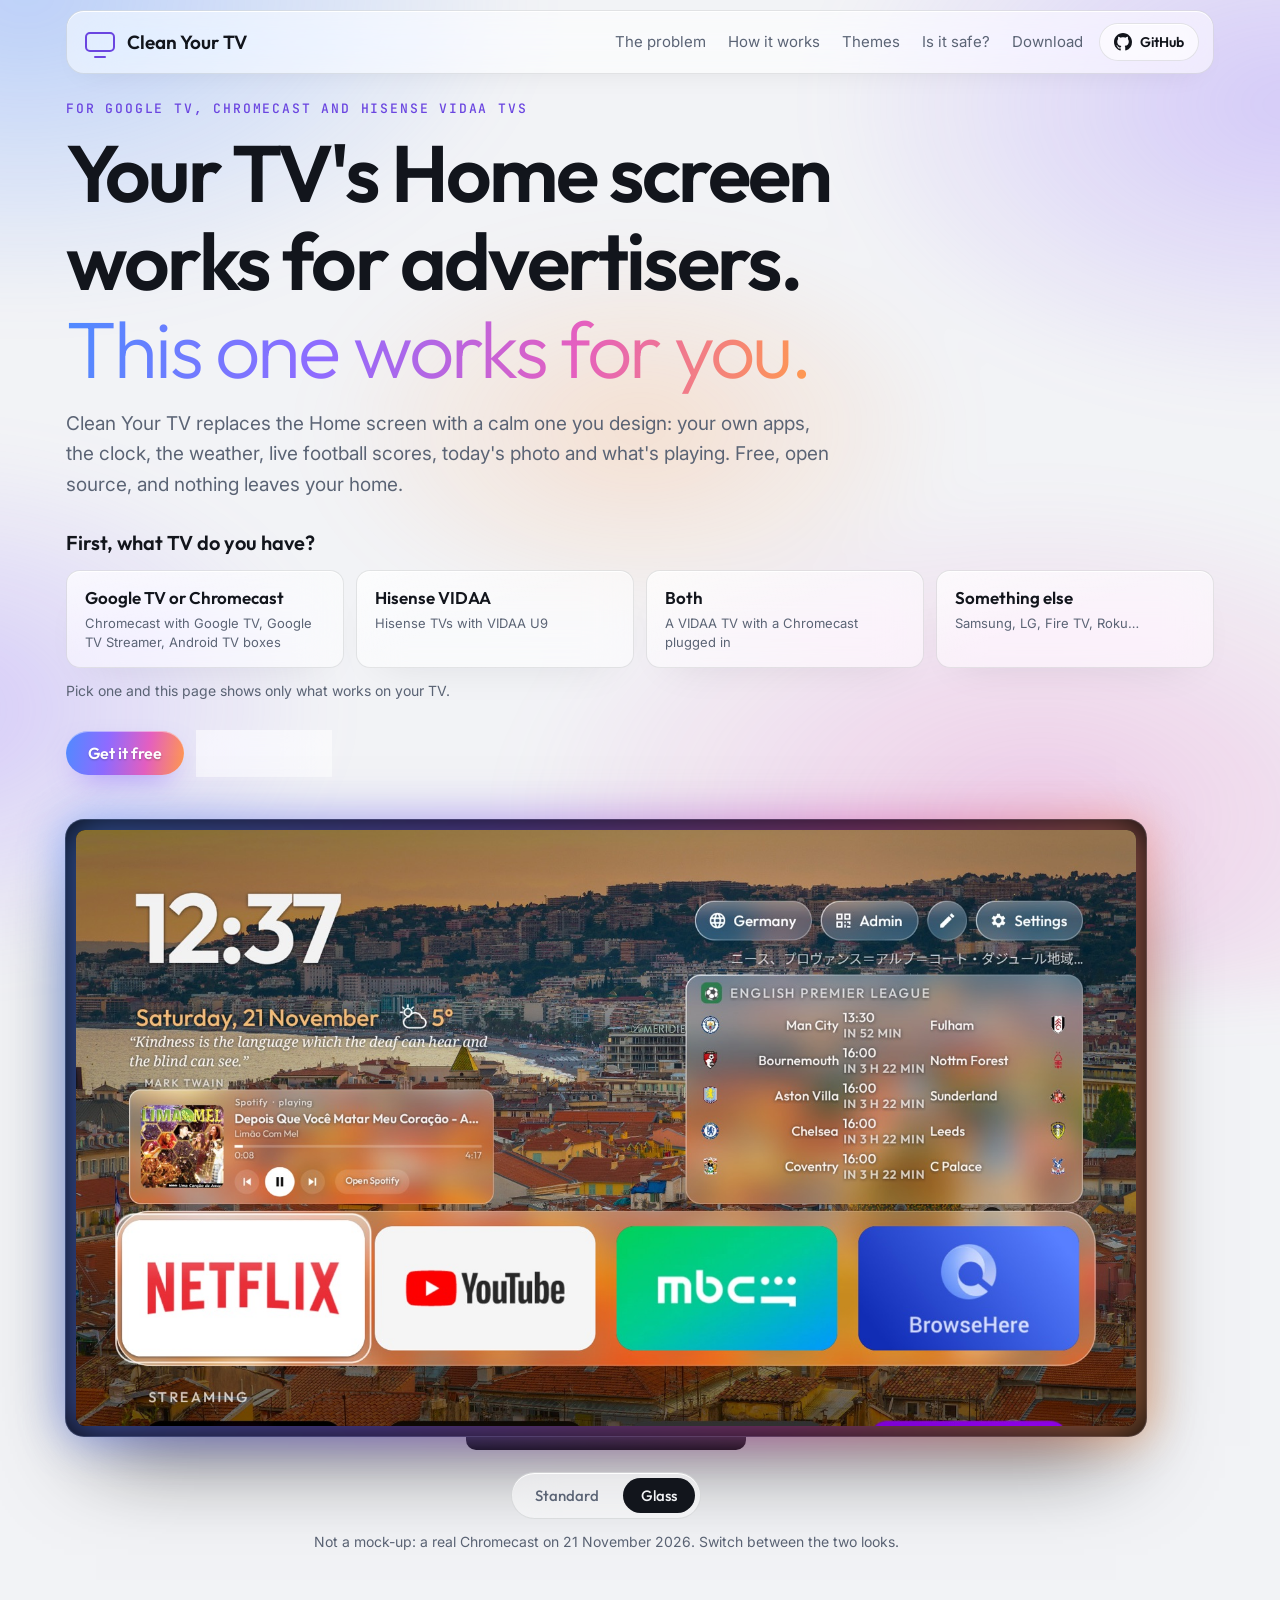
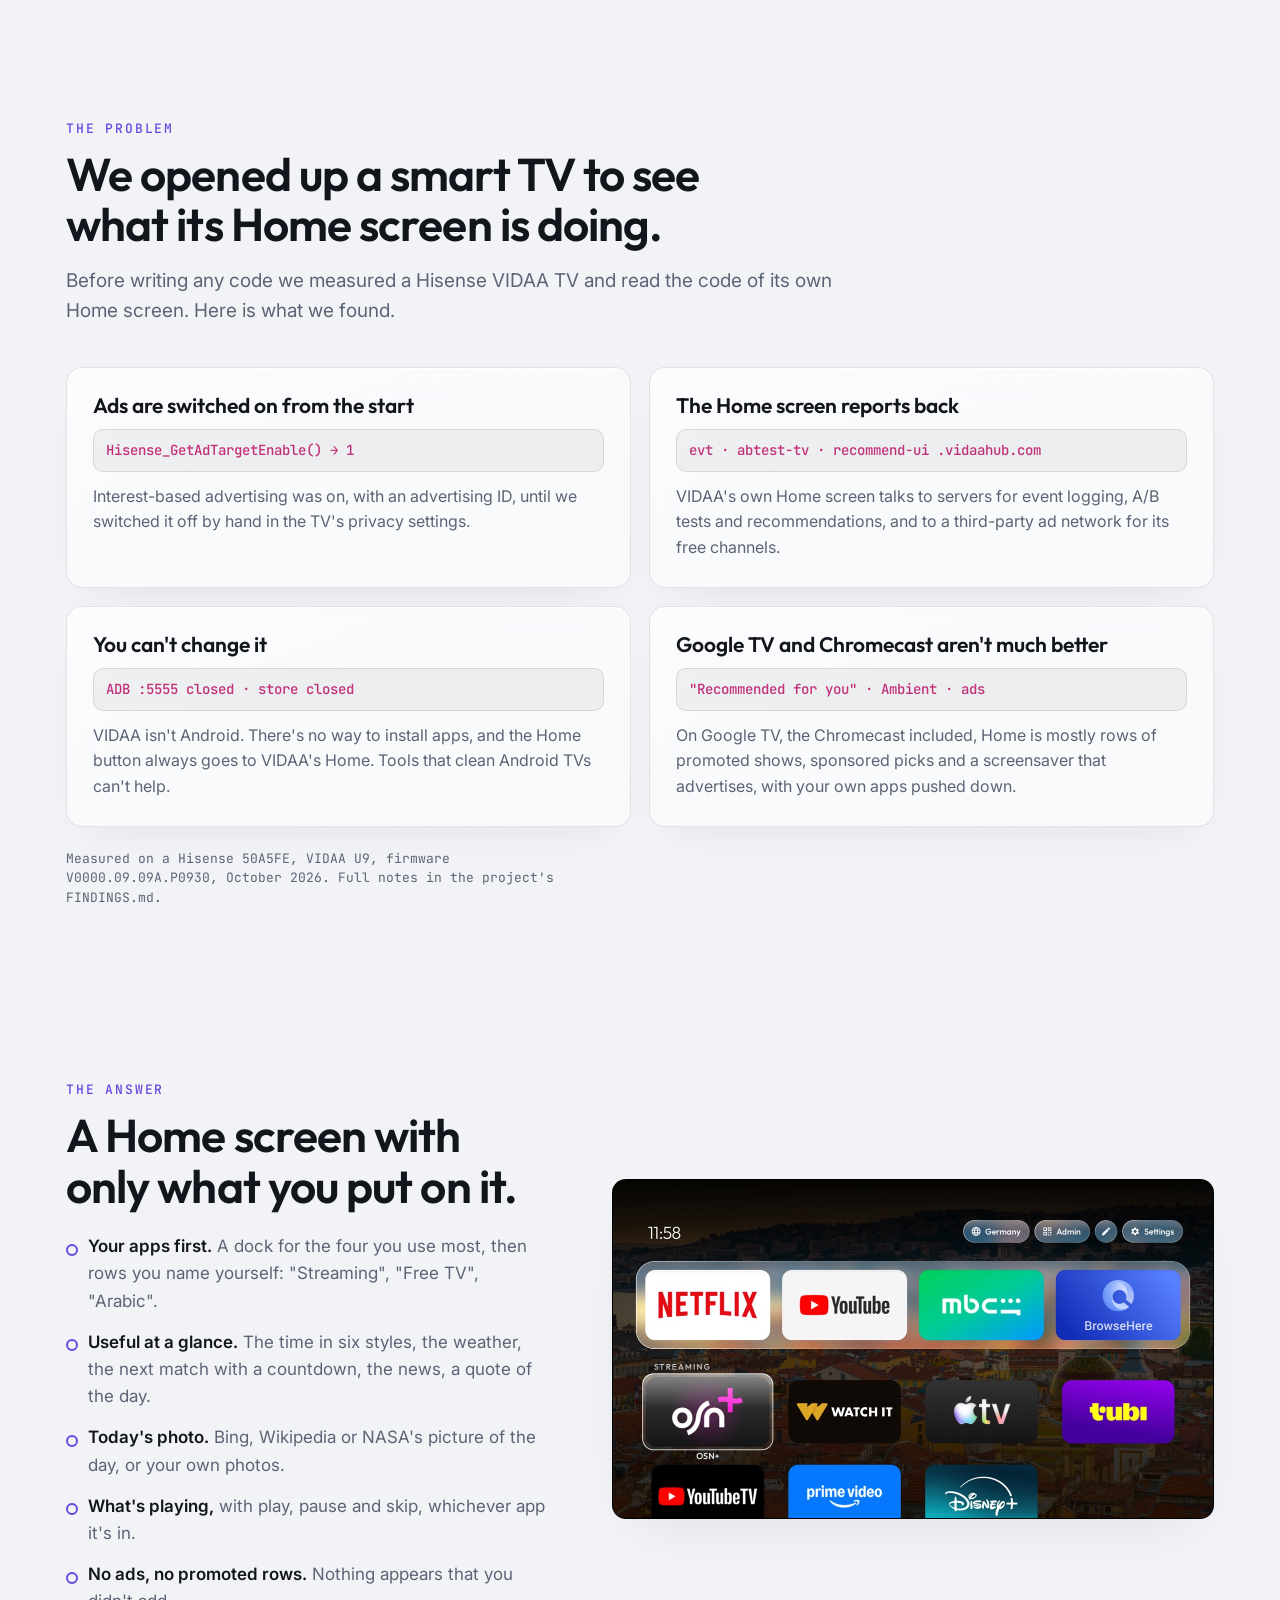
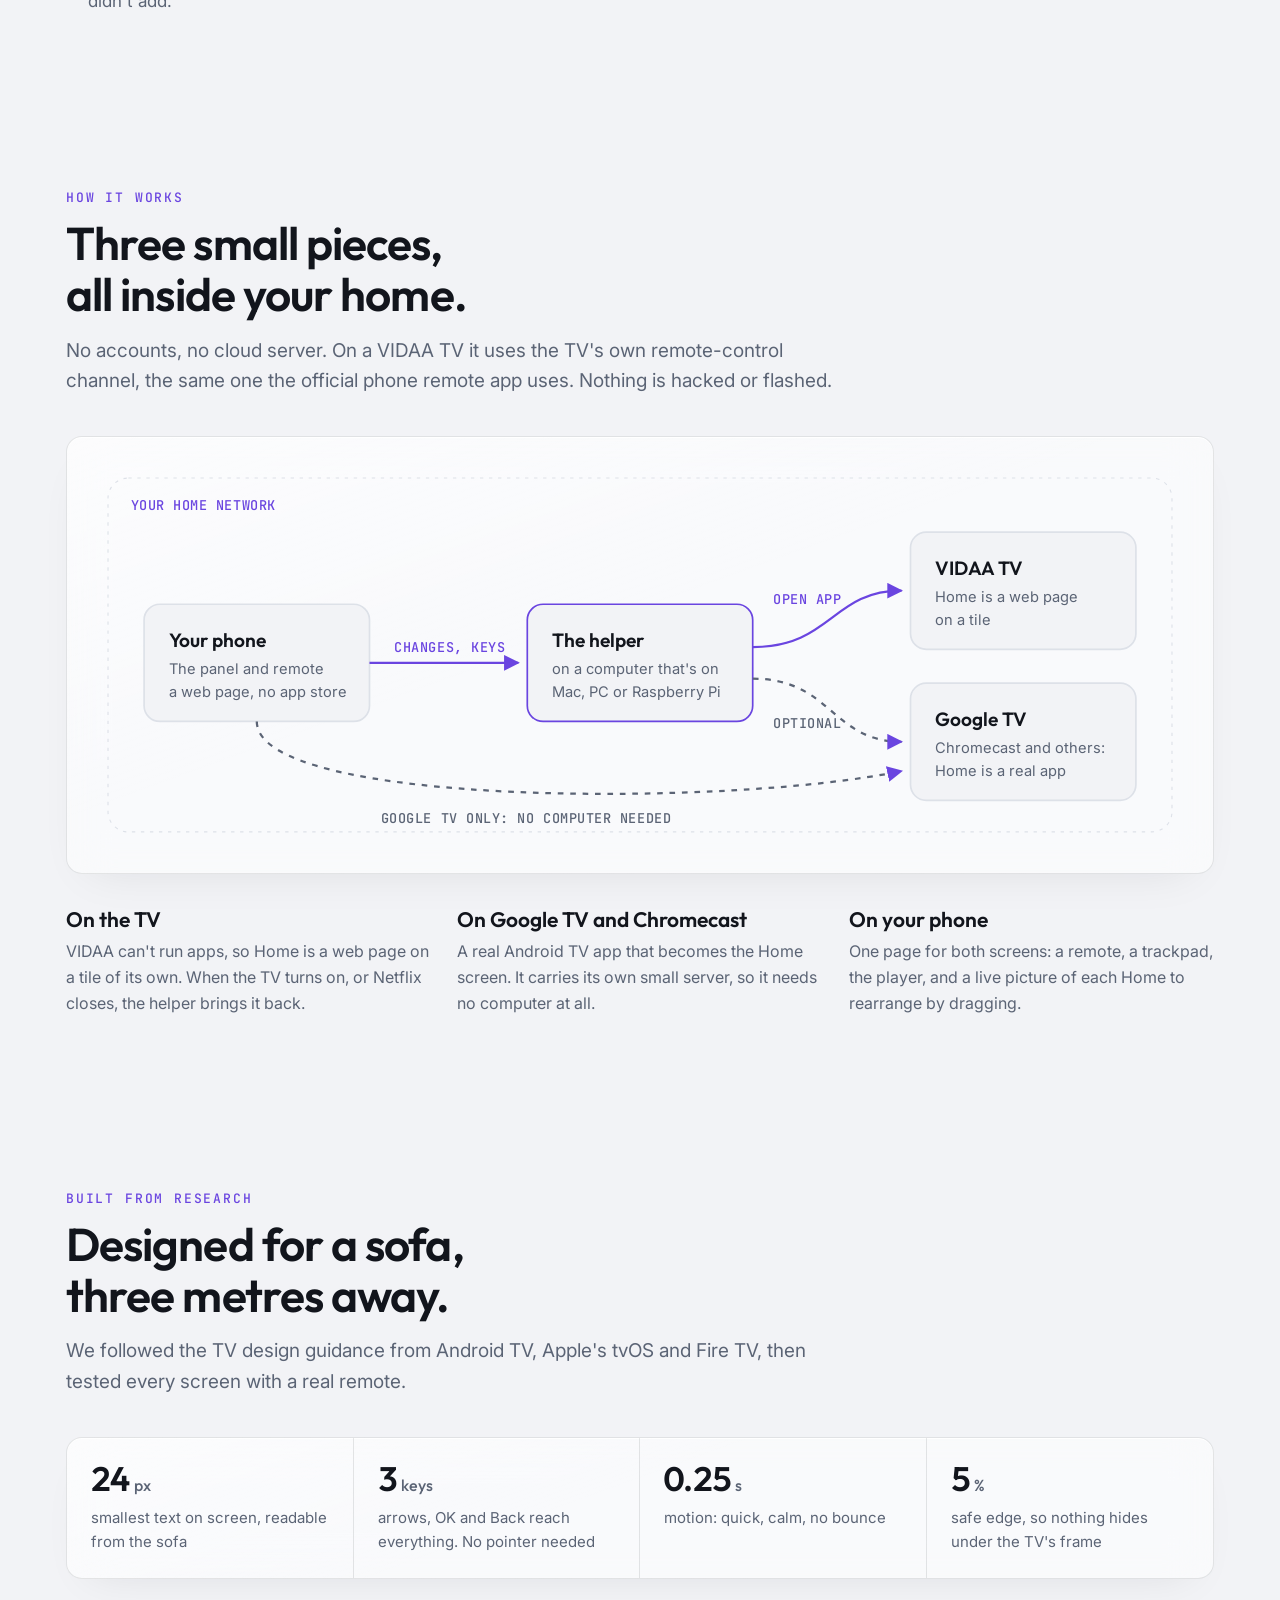
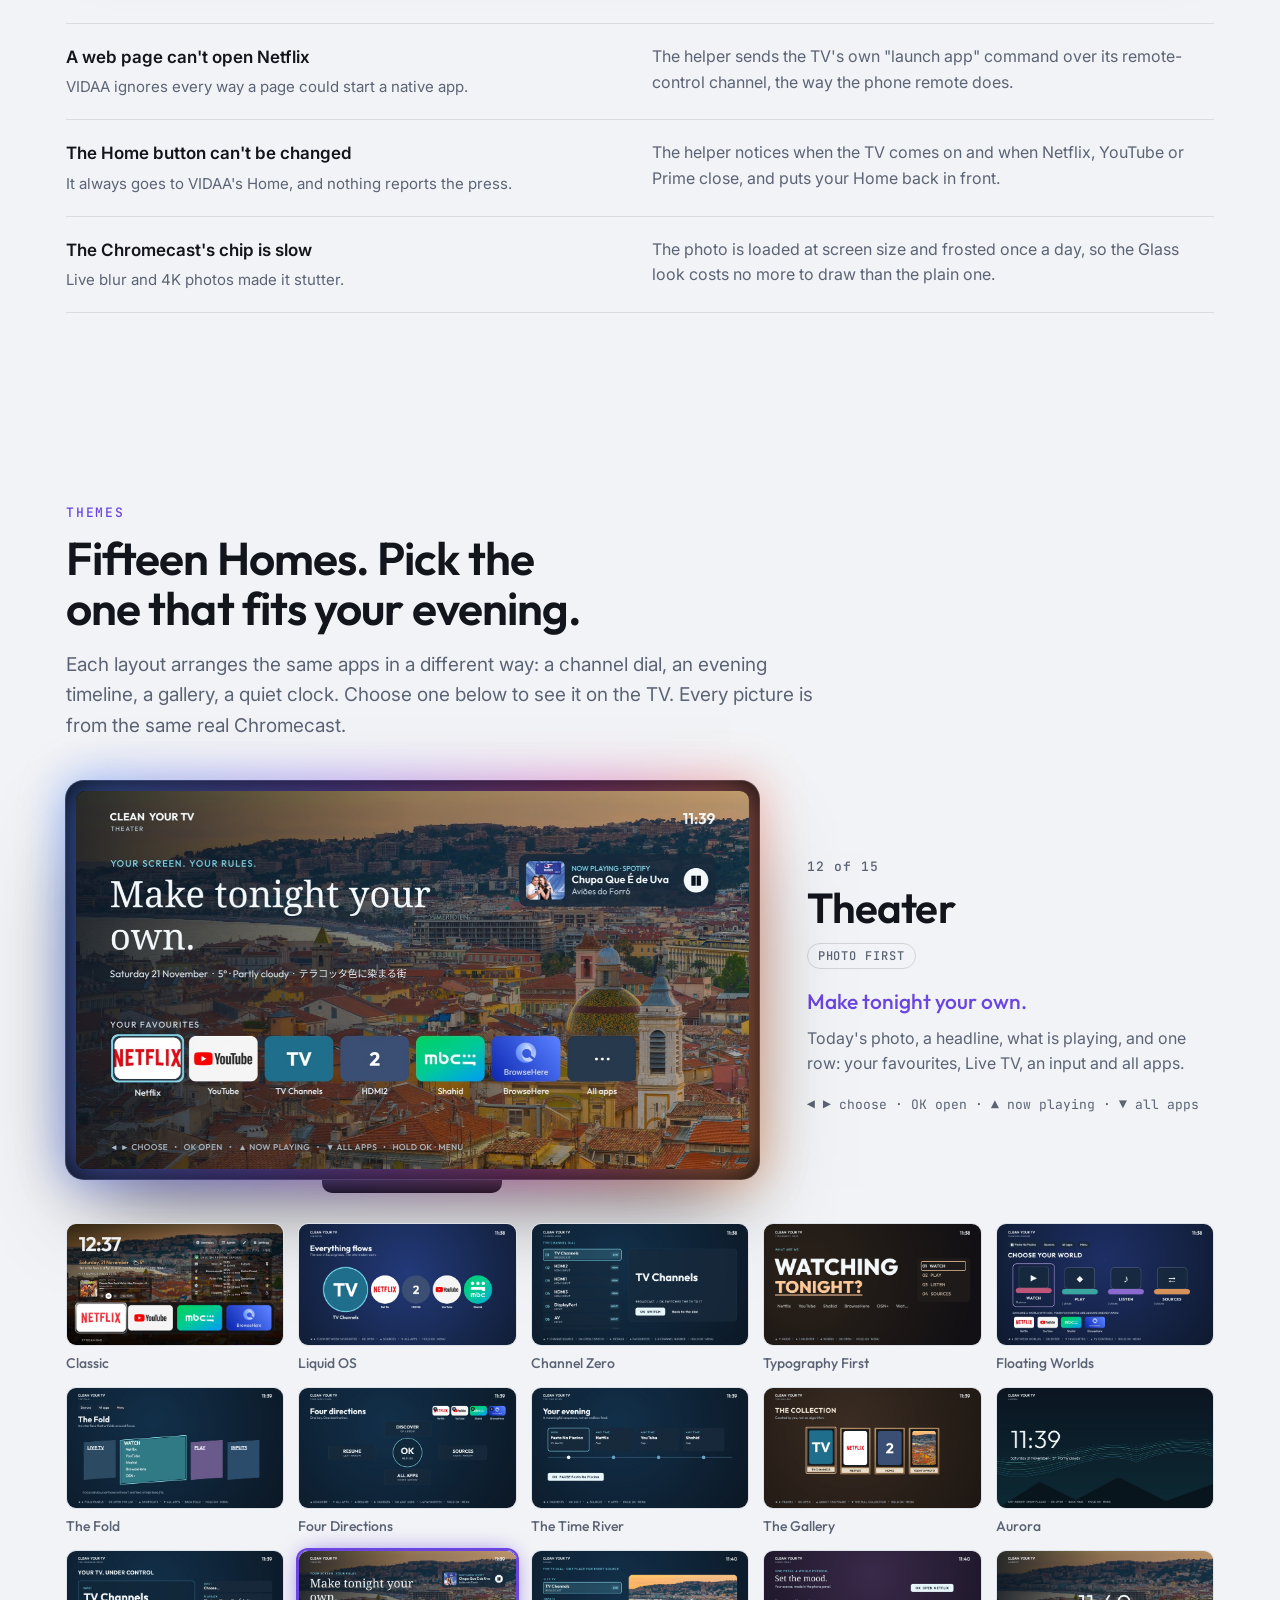
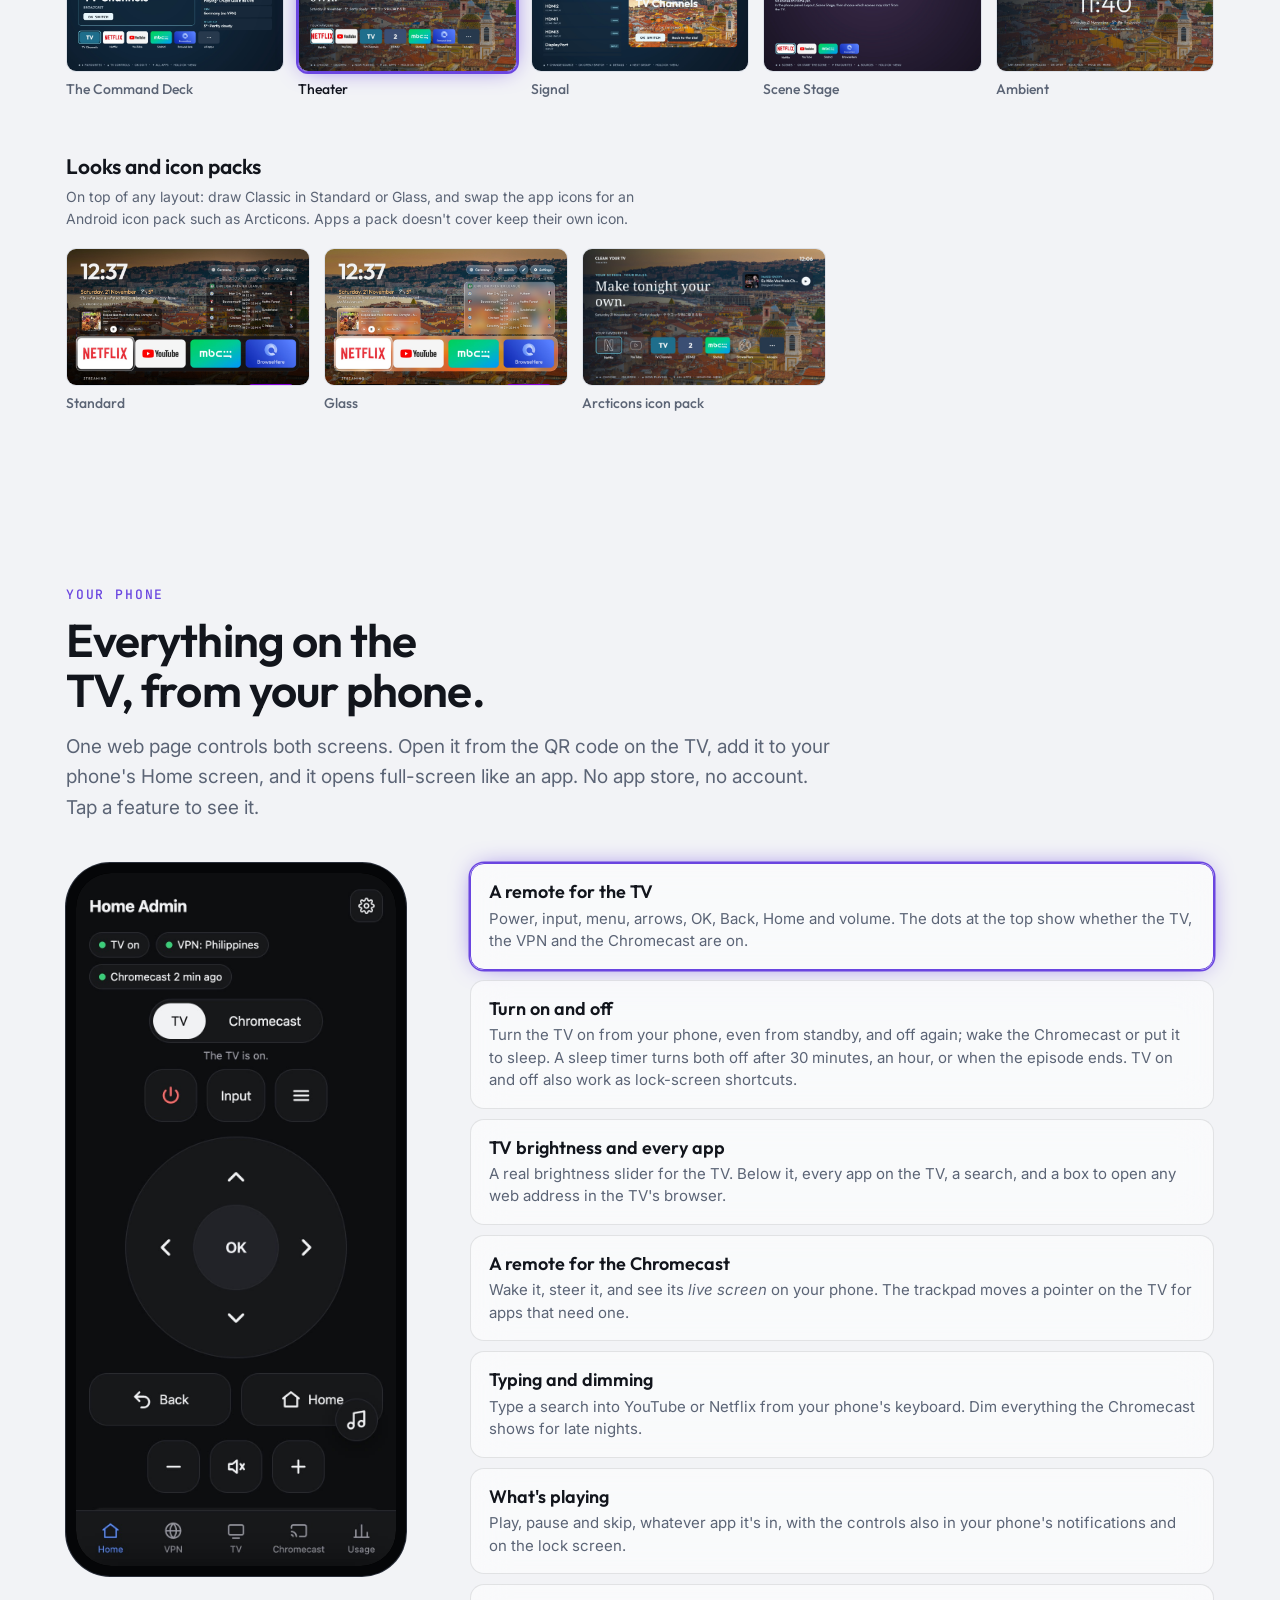
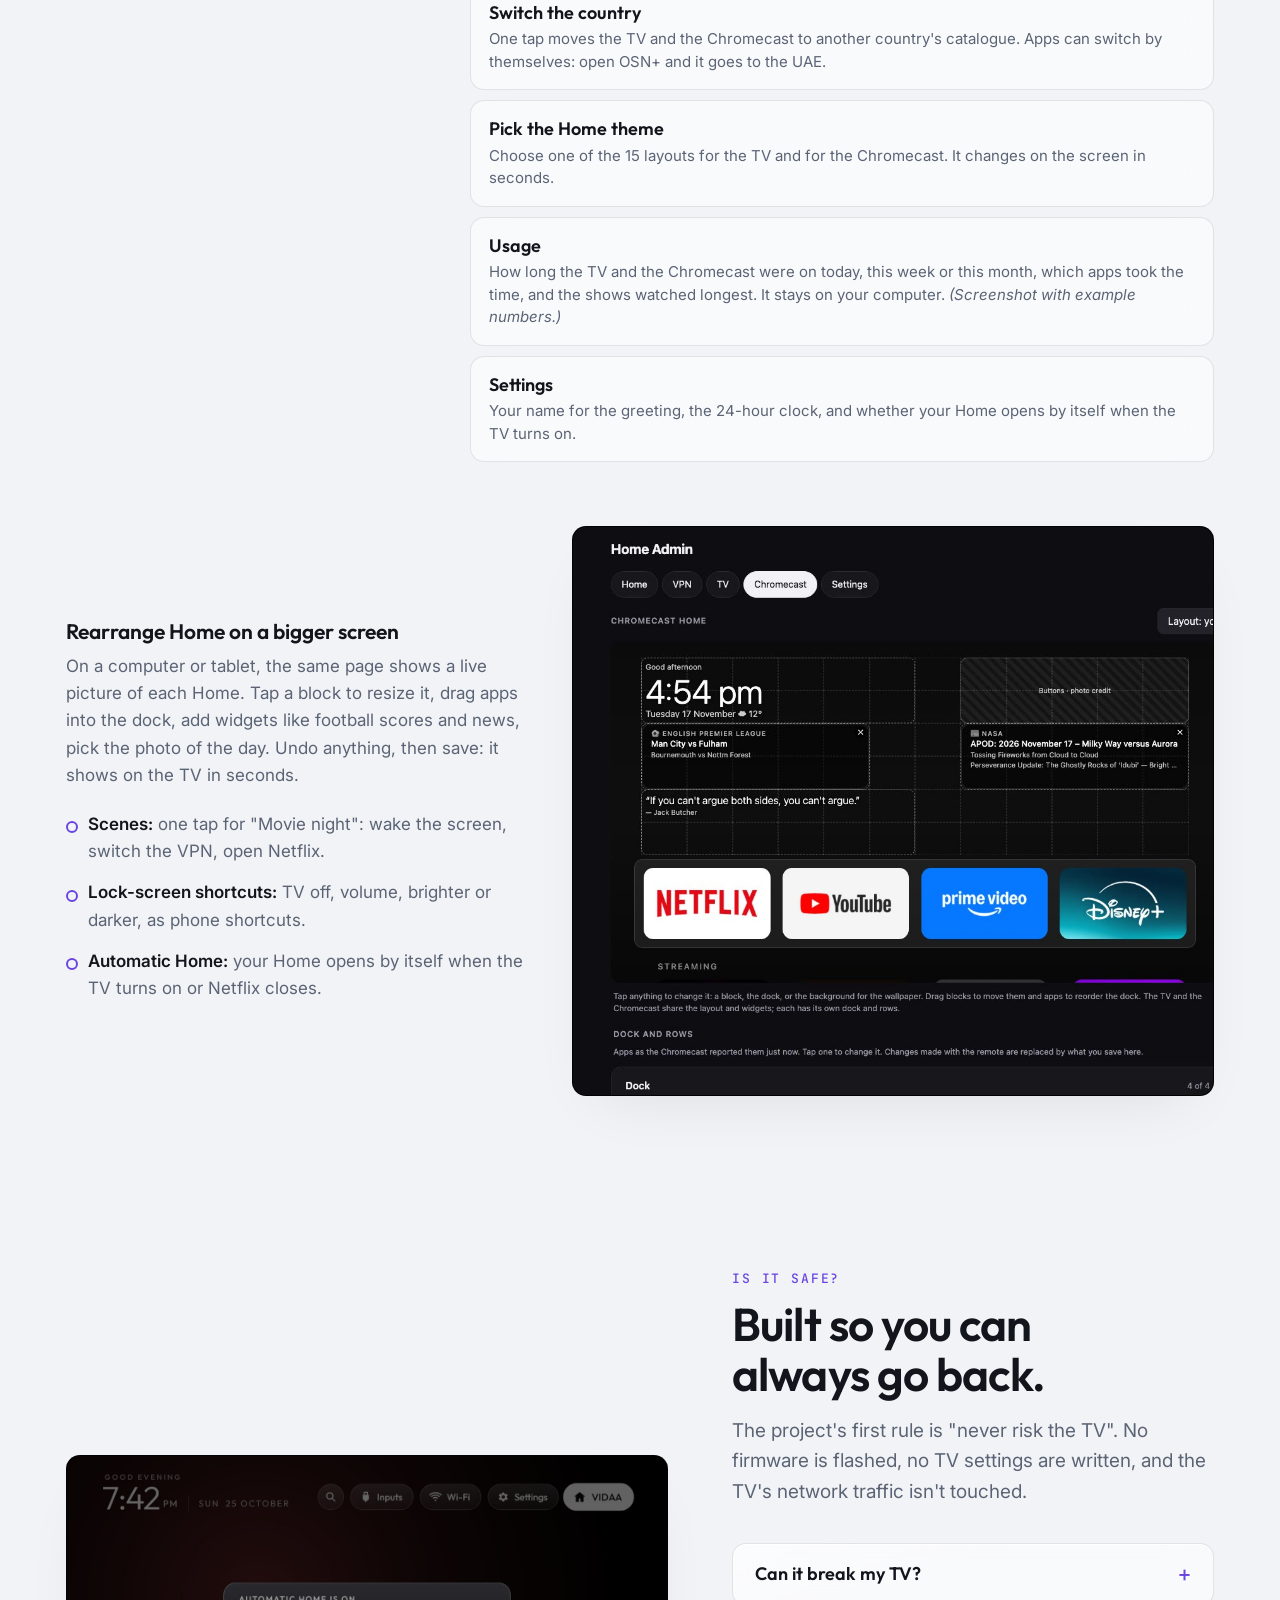
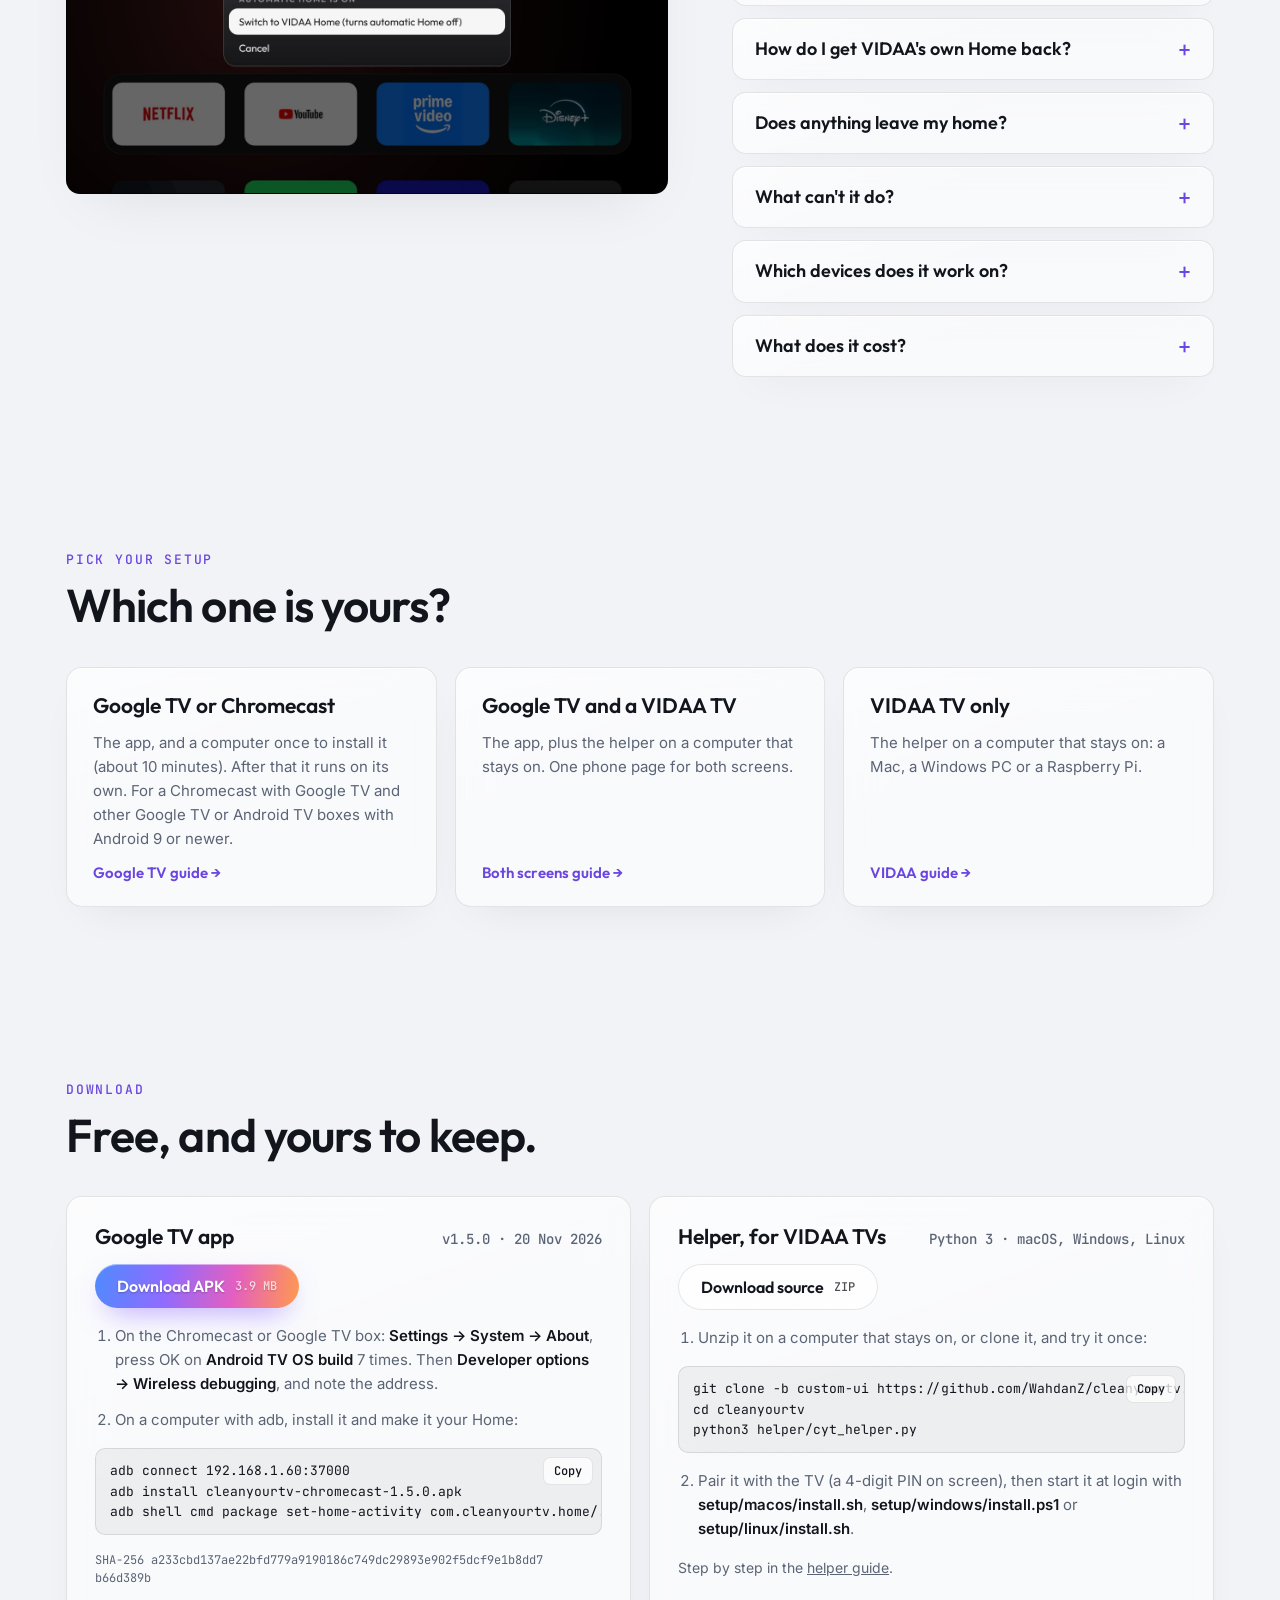
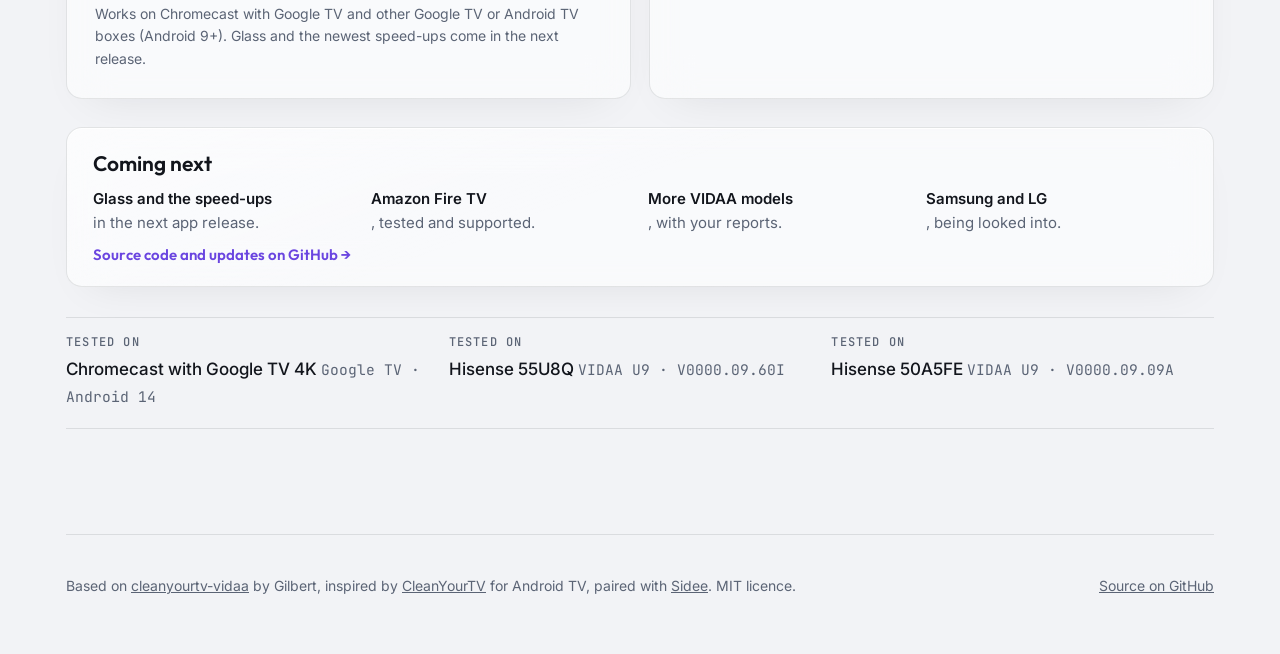
==== index.html @ a5885e9b "Website: Turn on and off, and Usage, in the phone tour Co-Authored-By: Claude Opus 5.5 <noreply@anth" ====
<!doctype html>
<html lang="en">
<head>
<meta charset="utf-8">
<meta name="viewport" content="width=device-width, initial-scale=1, viewport-fit=cover">
<meta name="description" content="A calm, ad-free Home screen for Google TV, Chromecast and Hisense VIDAA TVs. Your apps, the clock, the weather, football scores and today's photo. Free and open source.">
<meta property="og:title" content="Clean Your TV">
<meta property="og:description" content="A calm, ad-free Home screen for Google TV, Chromecast and Hisense VIDAA TVs. Your apps, the clock, the weather, football scores and today's photo. Free and open source.">
<meta property="og:type" content="website">
<meta property="og:url" content="https://wahdanz.github.io/cleanyourtv/">
<meta property="og:image" content="https://wahdanz.github.io/cleanyourtv/img/glass.jpg">
<meta name="twitter:card" content="summary_large_image">
<link rel="icon" href="data:image/svg+xml,%3Csvg xmlns='http://www.w3.org/2000/svg' viewBox='0 0 32 32'%3E%3Crect x='3' y='6' width='26' height='17' rx='3' fill='none' stroke='%238F6BFF' stroke-width='3'/%3E%3Cpath d='M11 28h10' stroke='%238F6BFF' stroke-width='3' stroke-linecap='round'/%3E%3C/svg%3E">
<title>Clean Your TV</title>
<link rel="preconnect" href="https://fonts.googleapis.com">
<link rel="preconnect" href="https://fonts.gstatic.com" crossorigin>
<link rel="stylesheet" href="https://fonts.googleapis.com/css2?family=Outfit:wght@300;400;500;600;700&family=Inter:wght@400;500;600&family=JetBrains+Mono:wght@400;500&display=swap">
<style>
html { scroll-behavior: smooth; }
body { margin: 0; }
/* Layout: a living room at night. The story runs top to bottom: the problem, what we found, the fix, how it works, then the download. */
:root {
  --bg: #0D0F14;        /* the room with the lights off */
  --panel: #161A22;     /* a shelf */
  --line: #262C38;
  --fg: #EEF0F4;
  --muted: #9AA2B2;
  --accent: #F0B44C;    /* the clock's date line, amber */
  --accent-ink: #1A1206;
  --warn: #FF8A7A;      /* what the stock screens do */
  --glass: rgba(255,255,255,.08);
  --glass-rim: rgba(255,255,255,.22);
  --display: "Outfit", "Avenir Next", system-ui, sans-serif;
  --body: "Inter", system-ui, -apple-system, sans-serif;
  --mono: "JetBrains Mono", ui-monospace, "SF Mono", Menlo, monospace;
  color-scheme: dark;
}
@media (prefers-color-scheme: light) { :root:not([data-theme="dark"]) {
  --bg: #F2F3F6; --panel: #FFFFFF; --line: #DDE1E8; --fg: #12151C; --muted: #5B6475; --warn: #C2412F;
  --accent: #B5761A; --accent-ink: #FFFFFF; --glass: rgba(18,21,28,.04); --glass-rim: rgba(18,21,28,.14); color-scheme: light } }
:root[data-theme="light"] {
  --bg: #F2F3F6; --panel: #FFFFFF; --line: #DDE1E8; --fg: #12151C; --muted: #5B6475; --warn: #C2412F;
  --accent: #B5761A; --accent-ink: #FFFFFF; --glass: rgba(18,21,28,.04); --glass-rim: rgba(18,21,28,.14); color-scheme: light }

* { box-sizing: border-box }
body { background: var(--bg); color: var(--fg); font: 400 17px/1.6 var(--body); -webkit-font-smoothing: antialiased; }
.wrap { max-width: 1180px; margin: 0 auto; padding-block: 0; padding-left: max(16px, env(safe-area-inset-left, 0px)); padding-right: max(16px, env(safe-area-inset-right, 0px)); }
a { color: inherit }
h1, h2, h3 { font-family: var(--display); text-wrap: balance; margin: 0; line-height: 1.1; }
h2 { font-size: clamp(30px, 4.2vw, 46px); font-weight: 600; letter-spacing: -.02em; max-width: 22ch; }
h3 { font-size: 21px; font-weight: 600; }
p { margin: 0; max-width: 64ch; }
.eyebrow { font: 500 13px/1 var(--mono); letter-spacing: .14em; text-transform: uppercase; color: var(--accent); margin-bottom: 14px; }
section { padding-block: clamp(56px, 8vw, 100px); }
section + section { border-top: 1px solid var(--line); }
.lede { color: var(--muted); font-size: 19px; margin-top: 16px; }
img { display: block; max-width: 100%; height: auto; }
:focus-visible { outline: 3px solid var(--accent); outline-offset: 3px; border-radius: 8px; }
code { font: 400 .86em var(--mono); }

/* ---------- top bar ---------- */
.top { display: flex; align-items: center; justify-content: space-between; gap: 16px; padding-block: 22px; }
.mark { display: flex; align-items: center; gap: 12px; font: 600 19px/1 var(--display); text-decoration: none; }
.mark i { width: 30px; height: 20px; border: 2.5px solid var(--fg); border-radius: 5px; position: relative; display: inline-block; }
.mark i::after { content: ""; position: absolute; left: 50%; bottom: -8px; width: 12px; height: 2.5px; margin-left: -6px; background: var(--fg); border-radius: 2px; }
.top nav { display: flex; gap: 22px; font-size: 15px; color: var(--muted); flex-wrap: wrap; justify-content: flex-end; }
.top nav a { text-decoration: none } .top nav a:hover { color: var(--fg) }
.top nav { margin-left: auto; }
.ghbtn { display: inline-flex; align-items: center; gap: 8px; padding: 9px 14px; border-radius: 999px; border: 1.5px solid var(--glass-rim); background: var(--glass); font: 600 14px/1 var(--display); text-decoration: none; flex: none; }
.ghbtn:hover { border-color: var(--fg); }

/* ---------- hero ---------- */
.hero { padding-block: 28px 80px; display: grid; gap: 44px; }
.hero h1 { font-size: clamp(40px, 6.6vw, 80px); font-weight: 600; letter-spacing: -.035em; max-width: 16ch; }
.hero h1 em { font-style: normal; color: var(--accent); font-weight: 300; }
.cta { display: flex; gap: 12px; flex-wrap: wrap; margin-top: 28px; align-items: center; }
.btn { display: inline-flex; align-items: center; gap: 10px; padding: 14px 22px; border-radius: 999px; font: 600 16px/1 var(--display); text-decoration: none; border: 1.5px solid var(--glass-rim); background: var(--glass); }
.btn.primary { background: var(--accent); color: var(--accent-ink); border-color: transparent; }
.btn small { font: 500 12px/1 var(--mono); opacity: .75; }
.btn:hover { transform: translateY(-1px); }

/* The TV on the wall, with a switch for the two looks. */
.tv { position: relative; max-width: 1080px; margin: 0 auto; width: 100%; }
.bezel { position: relative; border-radius: 18px; padding: 10px; background: #050608; box-shadow: 0 0 0 1px #2a2f3a, 0 40px 90px -30px rgba(0,0,0,.7); }
.screen { position: relative; aspect-ratio: 16 / 9; border-radius: 9px; overflow: hidden; background: #000; }
.screen img { position: absolute; inset: 0; width: 100%; height: 100%; object-fit: cover; transition: opacity .5s ease; }
.screen img.off { opacity: 0 }
.stand { width: 26%; height: 14px; margin: 0 auto; background: linear-gradient(#20242c, #0b0c10); border-radius: 0 0 10px 10px; }
.looks { display: flex; gap: 6px; margin-top: 22px; padding: 5px; border-radius: 999px; border: 1px solid var(--glass-rim); background: var(--glass); width: max-content; max-width: 100%; margin-inline: auto; }
.looks button { font: 500 15px/1 var(--display); color: var(--muted); background: none; border: 0; padding: 10px 18px; border-radius: 999px; cursor: pointer; }
.looks button[aria-pressed="true"] { background: var(--fg); color: var(--bg); }
.caption { text-align: center; margin-top: 12px; font-size: 14px; color: var(--muted); }

/* ---------- "what TV do you have?" ---------- */
.picker { margin-top: 30px; }
.pickq { font: 600 20px/1.3 var(--display); }
.picks { display: grid; grid-template-columns: repeat(4, minmax(0, 1fr)); gap: 12px; margin-top: 14px; }
.pick { display: flex; flex-direction: column; gap: 6px; text-align: left; padding: 16px 18px; border-radius: 14px; border: 1.5px solid var(--line); background: var(--panel); color: var(--fg); cursor: pointer; font: inherit; min-width: 0; transition: border-color .2s ease, transform .2s ease; }
.pick b { font: 600 17px/1.25 var(--display); }
.pick small { font-size: 13px; line-height: 1.4; color: var(--muted); }
.pick:hover { transform: translateY(-2px); border-color: var(--glass-rim); }
.pick[aria-pressed="true"] { border-color: var(--accent); box-shadow: 0 0 0 1.5px var(--accent); }
.picknote { margin-top: 12px; font-size: 14px; color: var(--muted); }
.picknote button { font: inherit; color: var(--accent); background: none; border: 0; padding: 0; cursor: pointer; text-decoration: underline; }
/* Only what fits the chosen TV: each tagged element lists the choices it shows for. */
body[data-tv="gtv"] [data-for]:not([data-for~="gtv"]),
body[data-tv="vidaa"] [data-for]:not([data-for~="vidaa"]),
body[data-tv="both"] [data-for]:not([data-for~="both"]),
body[data-tv="other"] [data-for]:not([data-for~="other"]),
body:not([data-tv]) [data-for="other"] { display: none !important; }
.coming { display: grid; grid-template-columns: minmax(0, 1.5fr) minmax(0, 1fr); gap: clamp(24px, 4vw, 48px); align-items: start; }
.today { background: var(--panel); border: 1px solid var(--accent); border-radius: 16px; padding: 26px; display: flex; flex-direction: column; gap: 14px; align-items: flex-start; }
.today p { color: var(--muted); font-size: 16px; }
.next { margin-top: 28px; background: var(--panel); border: 1px dashed var(--glass-rim); border-radius: 16px; padding: 24px 26px; display: grid; gap: 12px; }
.next ul { margin: 0; padding: 0; list-style: none; display: grid; grid-template-columns: repeat(4, minmax(0, 1fr)); gap: 16px; }
.next li { color: var(--muted); font-size: 15px; } .next li b { display: block; color: var(--fg); font-weight: 600; }
.next .go { font: 600 15px/1 var(--display); color: var(--accent); text-decoration: none; }

/* ---------- the problem: findings ---------- */
.findings { display: grid; grid-template-columns: repeat(auto-fit, minmax(min(100%, 420px), 1fr)); gap: 18px; margin-top: 40px; }
.finding { background: var(--panel); border: 1px solid var(--line); border-radius: 16px; padding: 26px; display: flex; flex-direction: column; gap: 12px; min-width: 0; }
.finding .reading { font: 500 14px/1.5 var(--mono); color: var(--warn); background: var(--bg); border: 1px solid var(--line); border-radius: 10px; padding: 10px 12px; overflow-x: auto; white-space: nowrap; }
.finding p { color: var(--muted); font-size: 16px; }
.source { font: 400 13px/1.5 var(--mono); color: var(--muted); margin-top: 22px; }

/* ---------- the answer ---------- */
.split { display: grid; grid-template-columns: minmax(0, 1fr) minmax(0, 1.25fr); gap: clamp(28px, 5vw, 64px); align-items: center; }
.split.flip { grid-template-columns: minmax(0, 1.25fr) minmax(0, 1fr); }
.split.flip > :first-child { order: 2 }
.list { list-style: none; padding: 0; margin: 22px 0 0; display: grid; gap: 14px; }
.list li { padding-left: 22px; position: relative; color: var(--muted); }
.list li b { color: var(--fg); font-weight: 600; }
.list li::before { content: ""; position: absolute; left: 0; top: .62em; width: 8px; height: 8px; border-radius: 50%; border: 2px solid var(--accent); }
.shot { border-radius: 14px; overflow: hidden; border: 1px solid var(--line); background: #000; }
.badge { display: inline-block; font: 500 12px/1 var(--mono); letter-spacing: .08em; text-transform: uppercase; padding: 6px 10px; border-radius: 999px; border: 1px solid var(--accent); color: var(--accent); margin-left: 10px; vertical-align: middle; }

/* ---------- how it works: the diagram ---------- */
.diagram { margin-top: 40px; border: 1px solid var(--line); border-radius: 16px; background: var(--panel); padding: clamp(16px, 3vw, 32px); overflow-x: auto; }
.diagram svg { display: block; width: 100%; min-width: 640px; height: auto; }
.diagram .box { fill: var(--bg); stroke: var(--line); stroke-width: 1.5; }
.diagram .box.hub { stroke: var(--accent); }
.diagram .t { fill: var(--fg); font: 600 17px var(--display); }
.diagram .s { fill: var(--muted); font: 400 13px var(--body); }
.diagram .k { fill: var(--accent); font: 500 12px var(--mono); letter-spacing: .04em; }
.diagram .wire { stroke: var(--accent); stroke-width: 2; fill: none; }
.diagram .wire.dash { stroke-dasharray: 5 6; stroke: var(--muted); }
.diagram .head { fill: var(--accent); }
.diagram .zone { fill: none; stroke: var(--line); stroke-dasharray: 3 5; }
.pieces { display: grid; grid-template-columns: repeat(auto-fit, minmax(min(100%, 260px), 1fr)); gap: 26px; margin-top: 34px; }
.piece { min-width: 0; } .piece p { color: var(--muted); font-size: 16px; margin-top: 8px; }

/* ---------- research → design ---------- */
.rules { display: grid; grid-template-columns: repeat(4, minmax(0, 1fr)); margin-top: 40px; border: 1px solid var(--line); border-radius: 16px; overflow: hidden; }
.rule { padding: 24px; border-right: 1px solid var(--line); min-width: 0; }
.rule:last-child { border-right: 0 }
.rule b { display: block; font: 600 34px/1 var(--display); letter-spacing: -.02em; font-variant-numeric: tabular-nums; }
.rule b small { font-size: 16px; font-weight: 500; color: var(--muted); margin-left: 4px; letter-spacing: 0; }
.rule span { display: block; margin-top: 10px; color: var(--muted); font-size: 15px; }
.solved { display: grid; gap: 0; margin-top: 44px; border-top: 1px solid var(--line); }
.solved div { display: grid; grid-template-columns: minmax(0, 1fr) minmax(0, 1fr); gap: 24px; padding-block: 20px; border-bottom: 1px solid var(--line); }
.solved dt { font-weight: 600; } .solved dt small { display: block; font-weight: 400; color: var(--muted); font-size: 15px; margin-top: 4px; }
.solved dd { margin: 0; color: var(--muted); font-size: 16px; }

/* ---------- themes gallery ---------- */
.gallery { display: grid; grid-template-columns: minmax(0, 1.7fr) minmax(0, 1fr); gap: clamp(24px, 4vw, 48px); align-items: center; margin-top: 40px; }
.gallery .tv { max-width: none; }
.thinfo { min-width: 0; }
.thcount { font: 500 13px/1 var(--mono); color: var(--muted); letter-spacing: .08em; }
.thname { font-size: clamp(30px, 3.4vw, 42px); margin-top: 12px; letter-spacing: -.02em; }
.thfam { display: inline-block; margin-top: 12px; font: 500 12px/1 var(--mono); letter-spacing: .08em; text-transform: uppercase; padding: 6px 10px; border-radius: 999px; border: 1px solid var(--glass-rim); color: var(--muted); }
.thtag { margin-top: 18px; font: 500 21px/1.35 var(--display); color: var(--accent); }
.thabout { margin-top: 10px; color: var(--muted); font-size: 16px; }
.thkeys { margin-top: 18px; font: 400 13px/1.5 var(--mono); color: var(--muted); }
.thumbs { display: grid; grid-template-columns: repeat(5, minmax(0, 1fr)); gap: 14px; margin-top: 30px; }
.thumbs.looksrow { grid-template-columns: repeat(3, minmax(0, 1fr)); max-width: 760px; margin-top: 18px; }
.thumb { display: flex; flex-direction: column; gap: 8px; padding: 0; border: 0; background: none; color: var(--muted); cursor: pointer; text-align: left; font: 500 14px/1.3 var(--display); min-width: 0; }
.thumb img { width: 100%; aspect-ratio: 16 / 9; object-fit: cover; border-radius: 10px; border: 1.5px solid var(--line); transition: transform .2s ease, border-color .2s ease; }
.thumb:hover img { transform: translateY(-2px); }
.thumb[aria-pressed="true"] { color: var(--fg); }
.thumb[aria-pressed="true"] img { border-color: var(--accent); box-shadow: 0 0 0 2px var(--accent); }
#thShot { will-change: transform, opacity; }

/* ---------- phone ---------- */
.phones { display: flex; gap: 18px; justify-content: center; }
.phone { width: min(46%, 230px); border-radius: 30px; padding: 8px; background: #050608; box-shadow: 0 0 0 1px #2a2f3a; }
.phone img { border-radius: 23px; }

/* ---------- FAQ ---------- */
.faq { margin-top: 36px; display: grid; gap: 12px; }
.faq details { background: var(--panel); border: 1px solid var(--line); border-radius: 14px; padding: 18px 22px; }
.faq summary { cursor: pointer; font: 600 18px/1.35 var(--display); list-style: none; display: flex; justify-content: space-between; gap: 16px; }
.faq summary::-webkit-details-marker { display: none }
.faq summary::after { content: "+"; color: var(--accent); font-weight: 400; font-size: 24px; line-height: 1; }
.faq details[open] summary::after { content: "–"; }
.faq details p { color: var(--muted); margin-top: 12px; font-size: 16px; }

/* ---------- setups + download ---------- */
.setups { display: grid; grid-template-columns: repeat(auto-fit, minmax(min(100%, 280px), 1fr)); gap: 18px; margin-top: 36px; }
.setup { background: var(--panel); border: 1px solid var(--line); border-radius: 16px; padding: 26px; display: flex; flex-direction: column; gap: 14px; min-width: 0; }
.setup .need { font-size: 15px; color: var(--muted); flex: 1; }
.setup a.go { font: 600 15px/1 var(--display); color: var(--accent); text-decoration: none; }
.setup a.go:hover { text-decoration: underline }
.dl { display: grid; grid-template-columns: repeat(auto-fit, minmax(min(100%, 380px), 1fr)); gap: 18px; margin-top: 36px; }
.card { background: var(--panel); border: 1px solid var(--line); border-radius: 16px; padding: 28px; min-width: 0; display: flex; flex-direction: column; gap: 16px; }
.card .row { display: flex; justify-content: space-between; gap: 12px; align-items: baseline; flex-wrap: wrap; }
.card .ver { font: 500 14px/1 var(--mono); color: var(--muted); }
.steps { margin: 0; padding-left: 20px; display: grid; gap: 12px; color: var(--muted); font-size: 15px; }
.steps b { color: var(--fg); font-weight: 600 }
.code { position: relative; background: var(--bg); border: 1px solid var(--line); border-radius: 10px; padding: 12px 84px 12px 14px; font: 400 13px/1.55 var(--mono); overflow-x: auto; white-space: pre; color: var(--fg); }
.copy { position: absolute; top: 8px; right: 8px; font: 500 12px/1 var(--mono); padding: 7px 10px; border-radius: 7px; border: 1px solid var(--line); background: var(--panel); color: var(--fg); cursor: pointer; }
.sha { font: 400 12px/1.5 var(--mono); color: var(--muted); word-break: break-all; }
.note { font-size: 14px; color: var(--muted); }
.tested { display: grid; grid-template-columns: repeat(auto-fit, minmax(min(100%, 260px), 1fr)); margin-top: 30px; border-top: 1px solid var(--line); }
.tested div { padding: 18px 18px 18px 0; border-bottom: 1px solid var(--line); min-width: 0; }
.tested dt { font: 500 12px/1 var(--mono); letter-spacing: .1em; text-transform: uppercase; color: var(--muted); }
.tested dd { margin: 8px 0 0; font-weight: 500; }
.tested dd code { color: var(--muted); }
footer { padding-block: 40px 56px; border-top: 1px solid var(--line); color: var(--muted); font-size: 14px; display: flex; justify-content: space-between; gap: 16px; flex-wrap: wrap; }

@media (max-width: 900px) {
  .split, .split.flip, .coming { grid-template-columns: minmax(0, 1fr); }
  .picks { grid-template-columns: repeat(2, minmax(0, 1fr)); }
  .next ul { grid-template-columns: repeat(2, minmax(0, 1fr)); }
  .split.flip > :first-child { order: 0 }
  .rules { grid-template-columns: repeat(2, minmax(0, 1fr)); }
  .rule:nth-child(2) { border-right: 0 } .rule:nth-child(-n+2) { border-bottom: 1px solid var(--line); }
  .solved div { grid-template-columns: minmax(0, 1fr); gap: 6px; }
  .gallery { grid-template-columns: minmax(0, 1fr); }
  .thumbs { grid-template-columns: repeat(3, minmax(0, 1fr)); gap: 10px; }
  .top nav { display: none; }
}
@media (prefers-reduced-motion: reduce) { * { transition: none !important } }


/* ---------- phone tour ---------- */
.ptour { display: grid; grid-template-columns: minmax(0, 340px) minmax(0, 1fr); gap: clamp(24px, 5vw, 64px); align-items: start; margin-top: 40px; }
.pframe { position: sticky; top: 96px; }
.phone.big { width: 100%; max-width: 340px; margin: 0 auto; border-radius: 44px; padding: 10px; }
.pscreen { overflow: hidden; border-radius: 35px; background: #000; }
.phone.big img { border-radius: 35px; aspect-ratio: 780 / 1688; object-fit: cover; will-change: transform, opacity; }
.pfeatures { display: grid; gap: 10px; min-width: 0; }
.pf { display: grid; gap: 4px; text-align: left; padding: 16px 18px; border-radius: 14px; border: 1px solid var(--rim, var(--line)); background: var(--pane, var(--panel)); color: var(--fg); cursor: pointer; font: inherit;
  -webkit-backdrop-filter: blur(18px) saturate(150%); backdrop-filter: blur(18px) saturate(150%); transition: border-color .2s ease, transform .2s ease; }
.pf b { font: 600 18px/1.3 var(--display); }
.pf span { color: var(--muted); font-size: 15px; line-height: 1.5; }
.pf:hover { transform: translateX(3px); }
.pf[aria-pressed="true"] { border-color: var(--accent); box-shadow: 0 0 0 1.5px var(--accent), 0 0 26px -8px var(--accent); }
.peditor { display: grid; grid-template-columns: minmax(0, 1fr) minmax(0, 1.4fr); gap: clamp(24px, 4vw, 48px); align-items: center; margin-top: 64px; }
.peditor p { color: var(--muted); margin-top: 10px; }
@media (max-width: 900px) {
  .ptour, .peditor { grid-template-columns: minmax(0, 1fr); }
  .pframe { position: static; }
  .phone.big { max-width: 280px; }
}

/* ---------- Glass UI: the app's Glass look, for the page itself ----------
   A soft light behind everything (warm amber, coral and teal, from the photo of the day), and every panel frosted
   glass over it: blurred, a light tint, a bright rim at the top where the light hits. */
:root { --pane: rgba(255,255,255,.065); --pane-strong: rgba(255,255,255,.11); --rim: rgba(255,255,255,.18); --rim-top: rgba(255,255,255,.42); --inset: rgba(0,0,0,.32);
  --glow1: rgba(240,180,76,.42); --glow2: rgba(232,106,74,.34); --glow3: rgba(43,179,163,.32); --shadow: rgba(0,0,0,.35); }
@media (prefers-color-scheme: light) { :root:not([data-theme="dark"]) { --pane: rgba(255,255,255,.55); --pane-strong: rgba(255,255,255,.75); --rim: rgba(18,21,28,.10); --rim-top: rgba(255,255,255,.95); --inset: rgba(18,21,28,.05);
  --glow1: rgba(240,180,76,.38); --glow2: rgba(232,106,74,.22); --glow3: rgba(43,179,163,.22); --shadow: rgba(18,21,28,.10); } }
:root[data-theme="light"] { --pane: rgba(255,255,255,.55); --pane-strong: rgba(255,255,255,.75); --rim: rgba(18,21,28,.10); --rim-top: rgba(255,255,255,.95); --inset: rgba(18,21,28,.05);
  --glow1: rgba(240,180,76,.38); --glow2: rgba(232,106,74,.22); --glow3: rgba(43,179,163,.22); --shadow: rgba(18,21,28,.10); }

body { position: relative; isolation: isolate; }
body::before { content: ""; position: fixed; inset: -10%; z-index: -1; pointer-events: none;
  background:
    radial-gradient(46% 40% at 12% 10%, var(--glow1), transparent 72%),
    radial-gradient(40% 36% at 90% 24%, var(--glow3), transparent 72%),
    radial-gradient(48% 42% at 72% 82%, var(--glow2), transparent 72%),
    radial-gradient(36% 34% at 6% 72%, var(--glow3), transparent 72%),
    radial-gradient(30% 26% at 48% 50%, var(--glow1), transparent 75%);
  filter: blur(30px); }

/* the frosted panels */
.finding, .setup, .card, .faq details, .pick, .today, .next, .rules, .diagram, .looks, .ghbtn, .btn:not(.primary), .thumb img, .phone, .bezel {
  -webkit-backdrop-filter: blur(22px) saturate(160%); backdrop-filter: blur(22px) saturate(160%); }
.finding, .setup, .card, .faq details, .pick, .today, .next, .rules, .diagram {
  background: linear-gradient(160deg, var(--pane-strong), var(--pane) 45%, var(--pane));
  border: 1px solid var(--rim);
  box-shadow: inset 0 1px 0 var(--rim-top), 0 18px 44px -24px var(--shadow); }
.today { border-color: var(--accent); }
.next { border-style: solid; }
.rule { border-color: var(--rim) !important; }
.btn:not(.primary), .ghbtn, .looks { background: var(--pane); border-color: var(--rim); box-shadow: inset 0 1px 0 var(--rim-top); }
.btn.primary { box-shadow: inset 0 1px 0 rgba(255,255,255,.55), 0 10px 26px -10px var(--accent); }
.pick[aria-pressed="true"] { background: linear-gradient(160deg, var(--pane-strong), var(--pane)); }
.finding .reading, .code { background: var(--inset); border-color: var(--rim); }
.copy { background: var(--pane-strong); border-color: var(--rim); }
.shot { border-color: var(--rim); box-shadow: 0 24px 60px -28px var(--shadow); }

/* the top bar floats as a glass strip */
.top { position: sticky; top: max(10px, env(safe-area-inset-top, 0px)); z-index: 20; margin-top: 10px; padding: 12px 14px 12px 18px; border-radius: 18px;
  background: var(--pane); border: 1px solid var(--rim); box-shadow: inset 0 1px 0 var(--rim-top), 0 12px 30px -18px var(--shadow);
  -webkit-backdrop-filter: blur(24px) saturate(170%); backdrop-filter: blur(24px) saturate(170%); }

/* sections are separated by space and glass, not by rules */
section + section { border-top: 0; }
section { padding-block: clamp(48px, 7vw, 88px); }
footer { border-top: 1px solid var(--rim); }
.solved, .solved div, .tested, .tested div { border-color: var(--rim); }

/* ---------- AI colours: blue, violet, pink and a touch of orange, the glow of today's assistants ---------- */
:root { --accent: #B8A4FF; --accent-ink: #FFFFFF; --warn: #FF8FB8;
  --ai: linear-gradient(100deg, #4F8BFF 0%, #8F6BFF 35%, #E45FC0 68%, #FF9A4D 100%);
  --glow1: rgba(79,139,255,.42); --glow2: rgba(228,95,192,.34); --glow3: rgba(143,107,255,.40); --glow4: rgba(255,154,77,.22); }
@media (prefers-color-scheme: light) { :root:not([data-theme="dark"]) { --accent: #6A45E0; --warn: #C2307A;
  --glow1: rgba(79,139,255,.34); --glow2: rgba(228,95,192,.26); --glow3: rgba(143,107,255,.30); --glow4: rgba(255,154,77,.22); } }
:root[data-theme="light"] { --accent: #6A45E0; --warn: #C2307A;
  --glow1: rgba(79,139,255,.34); --glow2: rgba(228,95,192,.26); --glow3: rgba(143,107,255,.30); --glow4: rgba(255,154,77,.22); }
body::before {
  background:
    radial-gradient(46% 40% at 10% 8%, var(--glow1), transparent 72%),
    radial-gradient(42% 38% at 92% 18%, var(--glow3), transparent 72%),
    radial-gradient(48% 42% at 76% 84%, var(--glow2), transparent 72%),
    radial-gradient(36% 34% at 4% 74%, var(--glow3), transparent 72%),
    radial-gradient(28% 24% at 50% 48%, var(--glow4), transparent 75%); }
/* the gradient where it counts: the main buttons, the promise in the headline, and a glow around the TV */
.btn.primary { background: var(--ai); color: #fff; border: 0; text-shadow: 0 1px 2px rgba(0,0,0,.25);
  box-shadow: inset 0 1px 0 rgba(255,255,255,.45), 0 12px 30px -12px rgba(143,107,255,.8); }
.hero h1 em { background: var(--ai); -webkit-background-clip: text; background-clip: text; color: transparent; }
.tv .bezel::after { content: ""; position: absolute; inset: -3px; border-radius: 21px; background: var(--ai); z-index: -1; filter: blur(22px); opacity: .55; }
.thumb[aria-pressed="true"] img, .pick[aria-pressed="true"] { box-shadow: 0 0 0 2px var(--accent), 0 0 24px -6px var(--accent); }
.today { border-color: var(--accent); }
.mark i { border-color: var(--accent); } .mark i::after { background: var(--accent); }
</style>
</head>
<body>
<div class="wrap">
  <header class="top">
    <a class="mark" href="#top" aria-label="Clean Your TV"><i></i>Clean Your TV</a>
    <nav aria-label="Sections">
      <a href="#problem">The problem</a><a href="#how">How it works</a><a href="#themes">Themes</a><a href="#safe">Is it safe?</a><a href="#download">Download</a>
    </nav>
    <a class="ghbtn" href="https://github.com/WahdanZ/cleanyourtv" rel="noopener"><svg viewBox="0 0 16 16" width="18" height="18" aria-hidden="true"><path fill="currentColor" d="M8 0C3.58 0 0 3.58 0 8c0 3.54 2.29 6.53 5.47 7.59.4.07.55-.17.55-.38 0-.19-.01-.82-.01-1.49-2.01.37-2.53-.49-2.69-.94-.09-.23-.48-.94-.82-1.13-.28-.15-.68-.52-.01-.53.63-.01 1.08.58 1.23.82.72 1.21 1.87.87 2.33.66.07-.52.28-.87.51-1.07-1.78-.2-3.64-.89-3.64-3.95 0-.87.31-1.59.82-2.15-.08-.2-.36-1.02.08-2.12 0 0 .67-.21 2.2.82.64-.18 1.32-.27 2-.27.68 0 1.36.09 2 .27 1.53-1.04 2.2-.82 2.2-.82.44 1.1.16 1.92.08 2.12.51.56.82 1.27.82 2.15 0 3.07-1.87 3.75-3.65 3.95.29.25.54.73.54 1.48 0 1.07-.01 1.93-.01 2.2 0 .21.15.46.55.38A8.013 8.013 0 0016 8c0-4.42-3.58-8-8-8z"/></svg><span>GitHub</span></a>
  </header>

  <div class="hero" id="top">
    <div>
      <p class="eyebrow" id="heroEyebrow">For Google TV, Chromecast and Hisense VIDAA TVs</p>
      <h1>Your TV's Home screen works for advertisers. <em>This one works for you.</em></h1>
      <p class="lede">Clean Your TV replaces the Home screen with a calm one you design: your own apps, the clock, the weather, live football scores, today's photo and what's playing. Free, open source, and nothing leaves your home.</p>
      <div class="picker" role="group" aria-labelledby="pickQ">
        <p class="pickq" id="pickQ">First, what TV do you have?</p>
        <div class="picks">
          <button type="button" class="pick" data-pick="gtv" aria-pressed="false"><b>Google TV or Chromecast</b><small>Chromecast with Google TV, Google TV Streamer, Android TV boxes</small></button>
          <button type="button" class="pick" data-pick="vidaa" aria-pressed="false"><b>Hisense VIDAA</b><small>Hisense TVs with VIDAA U9</small></button>
          <button type="button" class="pick" data-pick="both" aria-pressed="false"><b>Both</b><small>A VIDAA TV with a Chromecast plugged in</small></button>
          <button type="button" class="pick" data-pick="other" aria-pressed="false"><b>Something else</b><small>Samsung, LG, Fire TV, Roku…</small></button>
        </div>
        <p class="picknote" id="pickNote">Pick one and this page shows only what works on your TV.</p>
      </div>
      <div class="cta">
        <a class="btn primary" href="#download" id="heroCta">Get it free</a>
        <a class="btn" href="#problem">Why it exists</a>
      </div>
    </div>

    <figure class="tv" style="margin:0">
      <div class="bezel"><div class="screen">
        <img id="shotStandard" class="off" src="img/standard.jpg" alt="Clean Your TV's Home in the Standard look: clock, quote, a football scores card, Spotify, and four apps over a photo of Nice">
        <img id="shotGlass" src="img/glass.jpg" alt="The same Home in the Glass look: cards, buttons and dock as frosted glass over the photo">
      </div></div>
      <div class="stand"></div>
      <div class="looks" role="group" aria-label="Look">
        <button type="button" id="lookStandard" aria-pressed="false">Standard</button>
        <button type="button" id="lookGlass" aria-pressed="true">Glass</button>
      </div>
      <figcaption class="caption">Not a mock-up: a real Chromecast on 21 November 2026. Switch between the two looks.</figcaption>
    </figure>
  </div>
</div>

<section id="coming" data-for="other">
  <div class="wrap">
    <div class="coming">
      <div>
        <p class="eyebrow">Your TV is next</p>
        <h2>Not on your TV yet. More is coming.</h2>
        <p class="lede">Today Clean Your TV runs on Google TV and Hisense VIDAA. These are on our list, roughly in this order:</p>
        <ul class="list">
          <li><b>Amazon Fire TV.</b> It's Android underneath, so it's the closest. Not tested yet.</li>
          <li><b>More Hisense VIDAA models.</b> Other U9 sets should already work. Tell us yours.</li>
          <li><b>Samsung (Tizen) and LG (webOS).</b> Being looked into. Both are closed like VIDAA, so it's a bigger job.</li>
        </ul>
        <div class="cta">
          <a class="btn primary" href="https://github.com/WahdanZ/cleanyourtv/issues/new?title=My%20TV%3A%20" rel="noopener">Tell us your TV</a>
          <a class="btn" href="https://github.com/WahdanZ/cleanyourtv" rel="noopener">Watch on GitHub for news</a>
        </div>
      </div>
      <div class="today">
        <h3>Want it today?</h3>
        <p>Plug a Chromecast with Google TV or a Google TV Streamer into any TV's HDMI port. Clean Your TV runs on it, whatever brand the TV is.</p>
        <button type="button" class="btn" data-pick="gtv">Show me the Google TV version</button>
      </div>
    </div>
  </div>
</section>

<section id="problem">
  <div class="wrap">
    <p class="eyebrow">The problem</p>
    <h2>We opened up a smart TV to see what its Home screen is doing.</h2>
    <p class="lede">Before writing any code we measured a Hisense VIDAA TV and read the code of its own Home screen. Here is what we found.</p>
    <div class="findings">
      <div class="finding" data-for="vidaa both other">
        <h3>Ads are switched on from the start</h3>
        <div class="reading">Hisense_GetAdTargetEnable() → 1</div>
        <p>Interest-based advertising was on, with an advertising ID, until we switched it off by hand in the TV's privacy settings.</p>
      </div>
      <div class="finding" data-for="vidaa both other">
        <h3>The Home screen reports back</h3>
        <div class="reading">evt · abtest-tv · recommend-ui .vidaahub.com</div>
        <p>VIDAA's own Home screen talks to servers for event logging, A/B tests and recommendations, and to a third-party ad network for its free channels.</p>
      </div>
      <div class="finding" data-for="vidaa both other">
        <h3>You can't change it</h3>
        <div class="reading">ADB :5555 closed · store closed</div>
        <p>VIDAA isn't Android. There's no way to install apps, and the Home button always goes to VIDAA's Home. Tools that clean Android TVs can't help.</p>
      </div>
      <div class="finding" data-for="gtv both other">
        <h3>Google TV and Chromecast aren't much better</h3>
        <div class="reading">"Recommended for you" · Ambient · ads</div>
        <p>On Google TV, the Chromecast included, Home is mostly rows of promoted shows, sponsored picks and a screensaver that advertises, with your own apps pushed down.</p>
      </div>
    </div>
    <p class="source" data-for="vidaa both other">Measured on a Hisense 50A5FE, VIDAA U9, firmware V0000.09.09A.P0930, October 2026. Full notes in the project's FINDINGS.md.</p>
  </div>
</section>

<section id="answer">
  <div class="wrap split">
    <div>
      <p class="eyebrow">The answer</p>
      <h2>A Home screen with only what you put on it.</h2>
      <ul class="list">
        <li><b>Your apps first.</b> A dock for the four you use most, then rows you name yourself: "Streaming", "Free TV", "Arabic".</li>
        <li><b>Useful at a glance.</b> The time in six styles, the weather, the next match with a countdown, the news, a quote of the day.</li>
        <li><b>Today's photo.</b> Bing, Wikipedia or NASA's picture of the day, or your own photos.</li>
        <li><b>What's playing,</b> with play, pause and skip, whichever app it's in.</li>
        <li><b>No ads, no promoted rows.</b> Nothing appears that you didn't add.</li>
      </ul>
    </div>
    <div class="shot"><img src="img/rows.jpg" alt="Scrolled down: the dock, then a Streaming row with OSN+, WATCH IT, Apple TV and Tubi, then YouTube TV, Prime Video and Disney+" loading="lazy"></div>
  </div>
</section>

<section id="how">
  <div class="wrap">
    <p class="eyebrow">How it works</p>
    <h2>Three small pieces, all inside your home.</h2>
    <p class="lede">No accounts, no cloud server. On a VIDAA TV it uses the TV's own remote-control channel, the same one the official phone remote app uses. Nothing is hacked or flashed.</p>
    <div class="diagram">
      <svg viewBox="0 0 960 330" role="img" aria-labelledby="dgT">
        <title id="dgT">Your phone talks to the helper on a home computer, which opens apps on the VIDAA TV. The Chromecast runs the app itself and can also talk to the phone directly.</title>
        <defs><marker id="ah" viewBox="0 0 10 10" refX="9" refY="5" markerWidth="7" markerHeight="7" orient="auto-start-reverse"><path class="head" d="M0,0 L10,5 L0,10 z"/></marker></defs>
        <rect class="zone" x="8" y="8" width="944" height="314" rx="18"/>
        <text class="k" x="28" y="36">YOUR HOME NETWORK</text>
        <rect class="box" x="40" y="120" width="200" height="104" rx="14"/>
        <text class="t" x="62" y="158">Your phone</text>
        <text class="s" x="62" y="182">The panel and remote</text>
        <text class="s" x="62" y="202">a web page, no app store</text>
        <rect class="box hub" x="380" y="120" width="200" height="104" rx="14"/>
        <text class="t" x="402" y="158">The helper</text>
        <text class="s" x="402" y="182">on a computer that's on</text>
        <text class="s" x="402" y="202">Mac, PC or Raspberry Pi</text>
        <rect class="box" x="720" y="56" width="200" height="104" rx="14"/>
        <text class="t" x="742" y="94">VIDAA TV</text>
        <text class="s" x="742" y="118">Home is a web page</text>
        <text class="s" x="742" y="138">on a tile</text>
        <rect class="box" x="720" y="190" width="200" height="104" rx="14"/>
        <text class="t" x="742" y="228">Google TV</text>
        <text class="s" x="742" y="252">Chromecast and others:</text>
        <text class="s" x="742" y="272">Home is a real app</text>
        <path class="wire" d="M240 172 H372" marker-end="url(#ah)"/>
        <text class="k" x="262" y="162">CHANGES, KEYS</text>
        <path class="wire" d="M580 158 C650 158 650 108 712 108" marker-end="url(#ah)"/>
        <text class="k" x="598" y="120">OPEN APP</text>
        <path class="wire dash" d="M580 186 C650 186 650 242 712 242" marker-end="url(#ah)"/>
        <text class="k" x="598" y="230" style="fill:var(--muted)">OPTIONAL</text>
        <path class="wire dash" d="M140 224 C140 300 560 300 712 268" marker-end="url(#ah)"/>
        <text class="k" x="250" y="314" style="fill:var(--muted)">GOOGLE TV ONLY: NO COMPUTER NEEDED</text>
      </svg>
    </div>
    <div class="pieces">
      <div class="piece" data-for="vidaa both other"><h3>On the TV</h3><p>VIDAA can't run apps, so Home is a web page on a tile of its own. When the TV turns on, or Netflix closes, the helper brings it back.</p></div>
      <div class="piece" data-for="gtv both other"><h3>On Google TV and Chromecast</h3><p>A real Android TV app that becomes the Home screen. It carries its own small server, so it needs no computer at all.</p></div>
      <div class="piece"><h3>On your phone</h3><p>One page for both screens: a remote, a trackpad, the player, and a live picture of each Home to rearrange by dragging.</p></div>
    </div>
  </div>
</section>

<section id="research">
  <div class="wrap">
    <p class="eyebrow">Built from research</p>
    <h2>Designed for a sofa, three metres away.</h2>
    <p class="lede">We followed the TV design guidance from Android TV, Apple's tvOS and Fire TV, then tested every screen with a real remote.</p>
    <div class="rules">
      <div class="rule"><b>24<small>px</small></b><span>smallest text on screen, readable from the sofa</span></div>
      <div class="rule"><b>3<small>keys</small></b><span>arrows, OK and Back reach everything. No pointer needed</span></div>
      <div class="rule"><b>0.25<small>s</small></b><span>motion: quick, calm, no bounce</span></div>
      <div class="rule"><b>5<small>%</small></b><span>safe edge, so nothing hides under the TV's frame</span></div>
    </div>
    <dl class="solved">
      <div data-for="vidaa both other"><dt>A web page can't open Netflix<small>VIDAA ignores every way a page could start a native app.</small></dt><dd>The helper sends the TV's own "launch app" command over its remote-control channel, the way the phone remote does.</dd></div>
      <div data-for="vidaa both other"><dt>The Home button can't be changed<small>It always goes to VIDAA's Home, and nothing reports the press.</small></dt><dd>The helper notices when the TV comes on and when Netflix, YouTube or Prime close, and puts your Home back in front.</dd></div>
      <div data-for="gtv both other"><dt>The Chromecast's chip is slow<small>Live blur and 4K photos made it stutter.</small></dt><dd>The photo is loaded at screen size and frosted once a day, so the Glass look costs no more to draw than the plain one.</dd></div>
    </dl>
  </div>
</section>

<section id="themes">
  <div class="wrap">
    <p class="eyebrow">Themes</p>
    <h2>Fifteen Homes. Pick the one that fits your evening.</h2>
    <p class="lede">Each layout arranges the same apps in a different way: a channel dial, an evening timeline, a gallery, a quiet clock. Choose one below to see it on the TV. Every picture is from the same real Chromecast.</p>
    <div class="gallery">
      <figure class="tv" style="margin:0">
        <div class="bezel"><div class="screen"><img id="thShot" src="img/l/theater.jpg" alt="The Theater layout"></div></div>
        <div class="stand"></div>
      </figure>
      <div class="thinfo" aria-live="polite">
        <p class="thcount" id="thCount">12 of 15</p>
        <h3 class="thname" id="thName">Theater</h3>
        <p class="thfam" id="thFam">Photo first</p>
        <p class="thtag" id="thTag">Make tonight your own.</p>
        <p class="thabout" id="thAbout">Today's photo, a headline, what is playing, and one row: your favourites, Live TV, an input and all apps.</p>
        <p class="thkeys" id="thKeys">◀ ▶ choose · OK open · ▲ now playing · ▼ all apps</p>
      </div>
    </div>
    <div class="thumbs" id="thThumbs" role="group" aria-label="Layouts"></div>

    <h3 style="margin-top:56px">Looks and icon packs</h3>
    <p class="note" style="margin-top:8px;max-width:64ch">On top of any layout: draw Classic in Standard or Glass, and swap the app icons for an Android icon pack such as Arcticons. Apps a pack doesn't cover keep their own icon.</p>
    <div class="thumbs looksrow" id="lkThumbs" role="group" aria-label="Looks and icon packs"></div>
  </div>
</section>

<section id="phone">
  <div class="wrap">
    <p class="eyebrow">Your phone</p>
    <h2>Everything on the TV, from your phone.</h2>
    <p class="lede">One web page controls both screens. Open it from the QR code on the TV, add it to your phone's Home screen, and it opens full-screen like an app. No app store, no account. Tap a feature to see it.</p>
    <div class="ptour">
      <figure class="pframe" style="margin:0">
        <div class="phone big"><div class="pscreen"><img id="ptShot" src="img/p/remote.jpg" alt="The phone remote for the TV: power, input, menu, arrows, OK, back, home and volume"></div></div>
      </figure>
      <div class="pfeatures" role="group" aria-label="Phone features">
        <button type="button" class="pf" aria-pressed="true" data-shot="img/p/remote.jpg" data-alt="The phone remote for the TV: power, input, menu, arrows, OK, back, home and volume" data-for="vidaa both other"><b>A remote for the TV</b><span>Power, input, menu, arrows, OK, Back, Home and volume. The dots at the top show whether the TV, the VPN and the Chromecast are on.</span></button>
        <button type="button" class="pf" aria-pressed="false" data-shot="img/p/power.jpg" data-alt="The player with a sleep timer: Off, 30 min, 1 h, 1½ h, End of video"><b>Turn on and off</b><span>Turn the TV on from your phone, even from standby, and off again; wake the Chromecast or put it to sleep. A sleep timer turns both off after 30 minutes, an hour, or when the episode ends. TV on and off also work as lock-screen shortcuts.</span></button>
        <button type="button" class="pf" aria-pressed="false" data-shot="img/p/bright.jpg" data-alt="TV brightness slider at 50 of 100, with the TV's apps below" data-for="vidaa both other"><b>TV brightness and every app</b><span>A real brightness slider for the TV. Below it, every app on the TV, a search, and a box to open any web address in the TV's browser.</span></button>
        <button type="button" class="pf" aria-pressed="false" data-shot="img/p/ccremote.jpg" data-alt="The Chromecast remote: live screen, power, wake, menu and trackpad buttons, and the arrows" data-for="gtv both other"><b>A remote for the Chromecast</b><span>Wake it, steer it, and see its <i>live screen</i> on your phone. The trackpad moves a pointer on the TV for apps that need one.</span></button>
        <button type="button" class="pf" aria-pressed="false" data-shot="img/p/ccdim.jpg" data-alt="Dim the Chromecast slider, and a box to type into the Chromecast" data-for="gtv both other"><b>Typing and dimming</b><span>Type a search into YouTube or Netflix from your phone's keyboard. Dim everything the Chromecast shows for late nights.</span></button>
        <button type="button" class="pf" aria-pressed="false" data-shot="img/p/player.jpg" data-alt="The player: YouTube playing, with previous, pause and next, and volume"><b>What's playing</b><span>Play, pause and skip, whatever app it's in, with the controls also in your phone's notifications and on the lock screen.</span></button>
        <button type="button" class="pf" aria-pressed="false" data-shot="img/p/vpn.jpg" data-alt="The VPN page: connected to one country, with buttons for Germany, USA, UK, Canada, Egypt, UAE, France and Japan"><b>Switch the country</b><span>One tap moves the TV and the Chromecast to another country's catalogue. Apps can switch by themselves: open OSN+ and it goes to the UAE.</span></button>
        <button type="button" class="pf" aria-pressed="false" data-shot="img/p/tv.jpg" data-alt="Home layouts to choose from: Classic, Liquid OS, Channel Zero, Typography First and more"><b>Pick the Home theme</b><span>Choose one of the 15 layouts for the TV and for the Chromecast. It changes on the screen in seconds.</span></button>
        <button type="button" class="pf" aria-pressed="false" data-shot="img/p/usage.jpg" data-alt="Usage: 36 hours 57 minutes of screen time in 7 days, a chart per day for the TV and the Chromecast, and the apps used most (example numbers)"><b>Usage</b><span>How long the TV and the Chromecast were on today, this week or this month, which apps took the time, and the shows watched longest. It stays on your computer. <i>(Screenshot with example numbers.)</i></span></button>
        <button type="button" class="pf" aria-pressed="false" data-shot="img/p/gear.jpg" data-alt="Settings: your name, update right away, 24-hour clock, Automatic Home"><b>Settings</b><span>Your name for the greeting, the 24-hour clock, and whether your Home opens by itself when the TV turns on.</span></button>
      </div>
    </div>
    <div class="peditor">
      <div>
        <h3>Rearrange Home on a bigger screen</h3>
        <p>On a computer or tablet, the same page shows a live picture of each Home. Tap a block to resize it, drag apps into the dock, add widgets like football scores and news, pick the photo of the day. Undo anything, then save: it shows on the TV in seconds.</p>
        <ul class="list">
          <li><b>Scenes:</b> one tap for "Movie night": wake the screen, switch the VPN, open Netflix.</li>
          <li><b>Lock-screen shortcuts:</b> TV off, volume, brighter or darker, as phone shortcuts.</li>
          <li><b>Automatic Home:</b> your Home opens by itself when the TV turns on or Netflix closes.</li>
        </ul>
      </div>
      <div class="shot"><img src="img/p/editor.jpg" alt="The Home editor on a computer: a live picture of the TV's Home with blocks to tap and drag, and settings on the side" loading="lazy"></div>
    </div>
  </div>
</section>

<section id="safe">
  <div class="wrap split flip">
    <div>
      <p class="eyebrow">Is it safe?</p>
      <h2>Built so you can always go back.</h2>
      <p class="lede">The project's first rule is "never risk the TV". No firmware is flashed, no TV settings are written, and the TV's network traffic isn't touched.</p>
      <div class="faq">
        <details><summary>Can it break my TV?</summary><p>No. It only uses what the TV already offers to its own phone remote: opening apps, sending keys, adding a tile. A factory reset removes everything.</p></details>
        <details><summary>How do I get VIDAA's own Home back?</summary><p>Press the VIDAA button on the Home screen and choose "Switch to VIDAA Home". On a Chromecast, one command sets Google TV back as Home.</p></details>
        <details><summary>Does anything leave my home?</summary><p>No account and no cloud server. Settings stay on your computer or the Chromecast. It only fetches the weather, the photo of the day and the scores you turn on.</p></details>
        <details><summary>What can't it do?</summary><p>On VIDAA the remote's Home button still opens VIDAA's Home first; your Home comes back when the TV turns on or an app closes. A VIDAA TV needs a computer that stays on. It doesn't block ads inside apps like YouTube.</p></details>
        <details><summary>Which devices does it work on?</summary><p>Google TV and Android TV with Android 9 or newer: the Chromecast with Google TV (4K and HD), the Google TV Streamer and other Google TV boxes. We tested it on a Chromecast with Google TV 4K; other boxes should work the same way. On TVs: Hisense VIDAA U9 models, with the helper.</p></details>
        <details><summary>What does it cost?</summary><p>Nothing. It's open source under the MIT licence.</p></details>
      </div>
    </div>
    <div class="shot"><img src="img/vidaa-menu.jpg" alt="On the TV: a menu that says Automatic Home is on, with Switch to VIDAA Home and Cancel" loading="lazy"></div>
  </div>
</section>

<section id="setup">
  <div class="wrap">
    <p class="eyebrow">Pick your setup</p>
    <h2>Which one is yours?</h2>
    <div class="setups">
      <div class="setup" data-for="gtv other">
        <h3>Google TV or Chromecast</h3>
        <p class="need">The app, and a computer once to install it (about 10 minutes). After that it runs on its own. For a Chromecast with Google TV and other Google TV or Android TV boxes with Android 9 or newer.</p>
        <a class="go" href="https://github.com/WahdanZ/cleanyourtv/blob/custom-ui/docs/chromecast-only.md" rel="noopener">Google TV guide →</a>
      </div>
      <div class="setup" data-for="both">
        <h3>Google TV and a VIDAA TV</h3>
        <p class="need">The app, plus the helper on a computer that stays on. One phone page for both screens.</p>
        <a class="go" href="https://github.com/WahdanZ/cleanyourtv/blob/custom-ui/docs/chromecast-vidaa.md" rel="noopener">Both screens guide →</a>
      </div>
      <div class="setup" data-for="vidaa">
        <h3>VIDAA TV only</h3>
        <p class="need">The helper on a computer that stays on: a Mac, a Windows PC or a Raspberry Pi.</p>
        <a class="go" href="https://github.com/WahdanZ/cleanyourtv/blob/custom-ui/docs/vidaa-only.md" rel="noopener">VIDAA guide →</a>
      </div>
    </div>
  </div>
</section>

<section id="download">
  <div class="wrap">
    <p class="eyebrow">Download</p>
    <h2>Free, and yours to keep.</h2>
    <div class="dl">
      <div class="card" data-for="gtv both other">
        <div class="row"><h3>Google TV app</h3><span class="ver">v1.5.0 · 20 Nov 2026</span></div>
        <a class="btn primary" style="align-self:flex-start" href="https://github.com/WahdanZ/cleanyourtv/releases/download/chromecast-v1.5.0/cleanyourtv-chromecast-1.5.0.apk" rel="noopener">Download APK <small>3.9 MB</small></a>
        <ol class="steps">
          <li>On the Chromecast or Google TV box: <b>Settings → System → About</b>, press OK on <b>Android TV OS build</b> 7 times. Then <b>Developer options → Wireless debugging</b>, and note the address.</li>
          <li>On a computer with adb, install it and make it your Home:</li>
        </ol>
        <div class="code" id="cmdInstall">adb connect 192.168.1.60:37000
adb install cleanyourtv-chromecast-1.5.0.apk
adb shell cmd package set-home-activity com.cleanyourtv.home/.MainActivity<button class="copy" type="button" data-copy="cmdInstall">Copy</button></div>
        <p class="sha">SHA-256 a233cbd137ae22bfd779a9190186c749dc29893e902f5dcf9e1b8dd7b66d389b</p>
        <p class="note">Works on Chromecast with Google TV and other Google TV or Android TV boxes (Android 9+). Glass and the newest speed-ups come in the next release.</p>
      </div>
      <div class="card" data-for="vidaa both">
        <div class="row"><h3>Helper, for VIDAA TVs</h3><span class="ver">Python 3 · macOS, Windows, Linux</span></div>
        <a class="btn" style="align-self:flex-start" href="https://github.com/WahdanZ/cleanyourtv/archive/refs/heads/custom-ui.zip" rel="noopener">Download source <small>ZIP</small></a>
        <ol class="steps"><li>Unzip it on a computer that stays on, or clone it, and try it once:</li></ol>
        <div class="code" id="cmdHelper">git clone -b custom-ui https://github.com/WahdanZ/cleanyourtv.git
cd cleanyourtv
python3 helper/cyt_helper.py<button class="copy" type="button" data-copy="cmdHelper">Copy</button></div>
        <ol class="steps" start="2"><li>Pair it with the TV (a 4-digit PIN on screen), then start it at login with <b>setup/macos/install.sh</b>, <b>setup/windows/install.ps1</b> or <b>setup/linux/install.sh</b>.</li></ol>
        <p class="note">Step by step in the <a href="https://github.com/WahdanZ/cleanyourtv/blob/custom-ui/docs/setup/helper.md" rel="noopener">helper guide</a>.</p>
      </div>
    </div>
    <div class="next">
      <h3>Coming next</h3>
      <ul>
        <li><b>Glass and the speed-ups</b> in the next app release.</li>
        <li><b>Amazon Fire TV</b>, tested and supported.</li>
        <li><b>More VIDAA models</b>, with your reports.</li>
        <li><b>Samsung and LG</b>, being looked into.</li>
      </ul>
      <a class="go" href="https://github.com/WahdanZ/cleanyourtv" rel="noopener">Source code and updates on GitHub →</a>
    </div>
    <dl class="tested">
      <div data-for="gtv both other"><dt>Tested on</dt><dd>Chromecast with Google TV 4K <code>Google TV · Android 14</code></dd></div>
      <div data-for="vidaa both other"><dt>Tested on</dt><dd>Hisense 55U8Q <code>VIDAA U9 · V0000.09.60I</code></dd></div>
      <div data-for="vidaa both other"><dt>Tested on</dt><dd>Hisense 50A5FE <code>VIDAA U9 · V0000.09.09A</code></dd></div>
    </dl>
  </div>
</section>

<div class="wrap">
  <footer>
    <span>Based on <a href="https://github.com/gilbertmsipha/cleanyourtv-vidaa" rel="noopener">cleanyourtv-vidaa</a> by Gilbert, inspired by <a href="https://github.com/Gathin23/cleanyourtv" rel="noopener">CleanYourTV</a> for Android TV, paired with <a href="https://github.com/Empi9245/Sidee" rel="noopener">Sidee</a>. MIT licence.</span>
    <a href="https://github.com/WahdanZ/cleanyourtv" rel="noopener">Source on GitHub</a>
  </footer>
</div>

<script>
(function () {
  var std = document.getElementById('shotStandard'), gl = document.getElementById('shotGlass');
  var bs = document.getElementById('lookStandard'), bg = document.getElementById('lookGlass');
  function show(glass) {
    gl.classList.toggle('off', !glass); std.classList.toggle('off', glass);
    bg.setAttribute('aria-pressed', glass ? 'true' : 'false'); bs.setAttribute('aria-pressed', glass ? 'false' : 'true');
  }
  bs.addEventListener('click', function () { show(false); });
  bg.addEventListener('click', function () { show(true); });
  // A screen changes by sliding in from the side as it fades in (from the right when moving forward, the left when
  // moving back). The new picture is loaded first, so it never slides in empty. Calm motion, none if asked for none.
  var still = window.matchMedia && matchMedia('(prefers-reduced-motion: reduce)').matches;
  function slideTo(img, src, alt, dir) {
    if (img.getAttribute('src') === src) return;
    var pre = new Image();
    pre.onload = pre.onerror = function () {
      if (still || !img.animate) { img.src = src; img.alt = alt; return; }
      var d = dir < 0 ? -1 : 1;
      img.getAnimations().forEach(function (x) { x.cancel(); });   // a quick second tap starts from where it is
      img.animate([{ opacity: 1, transform: 'translateX(0)' }, { opacity: 0, transform: 'translateX(' + (-28 * d) + 'px)' }],
        { duration: 160, easing: 'cubic-bezier(.4,0,1,1)', fill: 'forwards' }).onfinish = function () {
        img.src = src; img.alt = alt;
        img.animate([{ opacity: 0, transform: 'translateX(' + (36 * d) + 'px)' }, { opacity: 1, transform: 'translateX(0)' }],
          { duration: 300, easing: 'cubic-bezier(.2,.8,.2,1)', fill: 'forwards' }).onfinish = function () {
          img.getAnimations().forEach(function (x) { x.cancel(); });   // done: back to its plain style
        };
      };
    };
    pre.src = src;
  }
  var L = [
    ['classic','Classic','Your widgets','The Home you have now.','Clock, weather, quote, football and news cards, what is playing, then your dock and rows. Every block can be moved and resized.','▲▼◀▶ move · OK open · hold OK for options'],
    ['liquid','Liquid OS','Expressive','Apps behave like a calm, responsive material.','Your favourites as soft bubbles. The one in focus grows and the rest make room, always in the same order.','◀ ▶ flow · OK open · ▲ sources · ▼ all apps'],
    ['channel','Channel Zero','TV-native','Channel surfing, rebuilt for streaming and HDMI.','A numbered dial of Live TV, inputs and apps. Up and Down surf; number keys jump straight to a channel.','▲ ▼ surf · 0–9 channel number · OK switch'],
    ['typography','Typography First','Editorial','A television home that speaks in verbs, not icons.','Huge words: WATCH, PLAY, LISTEN, SOURCES. Right shows the apps inside the chosen word, by name.','▲ ▼ word · ▶ apps · OK open'],
    ['worlds','Floating Worlds','Spatial','A small world for each type of evening.','Four islands: Watch, Play, Listen, Sources. OK enters one, and your favourites stay one key away.','◀ ▶ worlds · OK enter · ▼ favourites'],
    ['fold','The Fold','Geometric','Unfold context instead of scrolling endless rows.','Four panels: Live TV, Watch, Play, Inputs. The one in focus unfolds its short list; the others stay put.','◀ ▶ panels · OK open the list · Back fold'],
    ['four','Four Directions','Remote-native','Make four arrows the main way in.','One key, one place: Up discover, Right sources, Down all apps, Left resume. OK opens what you used last.','▲ discover · ▶ sources · ▼ apps · ◀ resume'],
    ['river','The Time River','Context','From last watched to what matters next.','Now, resume, what is next (a match, a reminder) and your scenes, in time order. Each says what OK will do.','◀ ▶ moments · OK do it'],
    ['gallery','The Gallery','Curated','Your screen becomes a personal collection.','Four to six framed places, such as apps, an input and today’s photo, each with a large caption.','◀ ▶ frames · OK open · ▲ about this frame'],
    ['aurora','Aurora','Ambient','Beautiful by default. Functional on demand.','A quiet clock and light. Any arrow shows a short strip of places; Back hides it again.','any arrow show places · OK open · Back hide'],
    ['deck','The Command Deck','Utility','The television as an understandable system.','The current source large, the real state beside it (input, playback, VPN), favourites below. Nothing it can’t verify.','◀ ▶ favourites · ▲ TV controls · OK do it'],
    ['theater','Theater','Photo first','Make tonight your own.','Today’s photo, a headline, what is playing, and one row: your favourites, Live TV, an input and all apps.','◀ ▶ choose · OK open · ▲ now playing · ▼ all apps'],
    ['signal','Signal','TV-native','One place for every source.','Channel Zero’s dial, grouped: inputs, Live TV and apps under their own headings, today’s photo on the stage.','▲ ▼ source · OK switch · ◀ next group'],
    ['scenes','Scene Stage','Routines','Set the mood.','Your scenes as large cards. OK runs one: wake the screen, switch the VPN, open an app. Shown empty here until you make one.','◀ ▶ scenes · OK start the scene'],
    ['ambient','Ambient','Ambient','A clock, today’s photo, and nothing else until you ask.','Aurora’s reveal-on-demand strip over today’s photo, with the clock in the middle.','any arrow show places · OK open · Back hide']
  ];
  var K = [
    ['img/standard.jpg','Standard','Classic in the Standard look: calm dark cards and a dark dock.'],
    ['img/glass.jpg','Glass','Classic in the Glass look: frosted cards, buttons and dock with a bright rim.'],
    ['img/l/theater-arcticons.jpg','Arcticons icon pack','Theater with Arcticons: line icons for Netflix, YouTube and the browser.']
  ];
  var shot = document.getElementById('thShot'), thumbs = document.getElementById('thThumbs'), looks = document.getElementById('lkThumbs');
  var all = [];
  function pick(btn, src, alt, info) {
    var was = all.filter(function (b) { return b.getAttribute('aria-pressed') === 'true'; })[0];
    all.forEach(function (b) { b.setAttribute('aria-pressed', b === btn ? 'true' : 'false'); });
    slideTo(shot, src, alt, all.indexOf(btn) < all.indexOf(was) ? -1 : 1);
    document.getElementById('thCount').textContent = info[0];
    document.getElementById('thName').textContent = info[1];
    document.getElementById('thFam').textContent = info[2];
    document.getElementById('thTag').textContent = info[3];
    document.getElementById('thAbout').textContent = info[4];
    document.getElementById('thKeys').textContent = info[5];
  }
  function thumb(box, src, label) {
    var b = document.createElement('button'); b.type = 'button'; b.className = 'thumb'; b.setAttribute('aria-pressed', 'false');
    var i = document.createElement('img'); i.src = src; i.alt = ''; i.loading = 'lazy';
    b.appendChild(i); b.appendChild(document.createTextNode(label)); box.appendChild(b); all.push(b); return b;
  }
  L.forEach(function (l, n) {
    var src = 'img/l/' + l[0] + '.jpg';
    var b = thumb(thumbs, src, l[1]);
    if (l[0] === 'theater') b.setAttribute('aria-pressed', 'true');
    b.addEventListener('click', function () { pick(b, src, 'The ' + l[1] + ' layout', [(n + 1) + ' of 15', l[1], l[2], l[3], l[4], l[5]]); });
  });
  K.forEach(function (k) {
    var b = thumb(looks, k[0], k[1]);
    b.addEventListener('click', function () { pick(b, k[0], k[2], ['Look', k[1], k[1] === 'Arcticons icon pack' ? 'Icon pack' : 'Look', k[1] === 'Glass' ? 'Frosted glass over the photo.' : k[1] === 'Standard' ? 'Calm and dark.' : 'Any Android icon pack.', k[2], 'Panel: tap the photo, then Look · Remote: Edit Home, then Look']); });
  });

  // "What TV do you have?": the page shows what fits it, and remembers the answer on this device.
  var TV = {
    gtv:   { eyebrow: 'For Google TV and Chromecast', cta: 'Get it for Google TV', note: 'Showing what works on Google TV and Chromecast.' },
    vidaa: { eyebrow: 'For Hisense VIDAA TVs', cta: 'Get it for your VIDAA TV', note: 'Showing what works on Hisense VIDAA.' },
    both:  { eyebrow: 'For a VIDAA TV with a Chromecast', cta: 'Get both pieces', note: 'Showing the setup for a VIDAA TV and a Google TV device together.' },
    other: { eyebrow: 'For Google TV and Hisense VIDAA, with more on the way', cta: 'See what is coming', note: 'Your TV isn’t supported yet. Here is what is coming, and how to get it today.' }
  };
  function choose(k, scroll) {
    if (!TV[k]) return;
    document.body.setAttribute('data-tv', k);
    document.querySelectorAll('.pick').forEach(function (b) { b.setAttribute('aria-pressed', b.getAttribute('data-pick') === k ? 'true' : 'false'); });
    document.getElementById('heroEyebrow').textContent = TV[k].eyebrow;
    var cta = document.getElementById('heroCta'); cta.textContent = TV[k].cta; cta.setAttribute('href', k === 'other' ? '#coming' : '#download');
    var note = document.getElementById('pickNote'); note.textContent = TV[k].note + ' ';
    var ch = document.createElement('button'); ch.type = 'button'; ch.textContent = 'Show everything';
    ch.addEventListener('click', function () { document.body.removeAttribute('data-tv'); document.querySelectorAll('.pick').forEach(function (b) { b.setAttribute('aria-pressed', 'false'); });
      document.getElementById('heroEyebrow').textContent = 'For Google TV, Chromecast and Hisense VIDAA TVs'; cta.textContent = 'Get it free'; cta.setAttribute('href', '#download');
      note.textContent = 'Pick one and this page shows only what works on your TV.'; try { localStorage.removeItem('cyt-tv'); } catch (e) { } });
    note.appendChild(ch);
    try { localStorage.setItem('cyt-tv', k); } catch (e) { }
    var firstPf = Array.prototype.filter.call(document.querySelectorAll('.pf'), function (b) { return b.offsetParent !== null; })[0];   // the phone shows a feature this TV has
    if (firstPf && firstPf.getAttribute('aria-pressed') !== 'true' || (firstPf && document.querySelector('.pf[aria-pressed="true"]').offsetParent === null)) firstPf.click();
    if (scroll && k === 'other') document.getElementById('coming').scrollIntoView({ behavior: 'smooth' });
    if (scroll && k !== 'other' && window.scrollY > 600) window.scrollTo({ top: 0, behavior: 'smooth' });
  }
  document.querySelectorAll('[data-pick]').forEach(function (b) { b.addEventListener('click', function () { choose(b.getAttribute('data-pick'), true); }); });
  try { var saved = localStorage.getItem('cyt-tv'); if (saved) choose(saved, false); } catch (e) { }

  // the phone tour: a feature shows its screen on the phone
  var ptShot = document.getElementById('ptShot');
  document.querySelectorAll('.pf').forEach(function (b) {
    b.addEventListener('click', function () {
      var list = Array.prototype.slice.call(document.querySelectorAll('.pf')), was = document.querySelector('.pf[aria-pressed="true"]');
      list.forEach(function (x) { x.setAttribute('aria-pressed', x === b ? 'true' : 'false'); });
      slideTo(ptShot, b.getAttribute('data-shot'), b.getAttribute('data-alt'), list.indexOf(b) < list.indexOf(was) ? -1 : 1);
    });
  });
  document.querySelectorAll('.copy').forEach(function (b) {
    b.addEventListener('click', function () {
      var box = document.getElementById(b.getAttribute('data-copy'));
      var text = Array.prototype.filter.call(box.childNodes, function (n) { return n.nodeType === 3; }).map(function (n) { return n.textContent; }).join('').trim();
      var done = function () { b.textContent = 'Copied'; setTimeout(function () { b.textContent = 'Copy'; }, 1600); };
      var fallback = function () { var r = document.createRange(); r.selectNodeContents(box); var s = getSelection(); s.removeAllRanges(); s.addRange(r); b.textContent = 'Selected'; };
      try { navigator.clipboard.writeText(text).then(done, fallback); } catch (e) { fallback(); }
    });
  });
})();
</script>
</body>
</html>
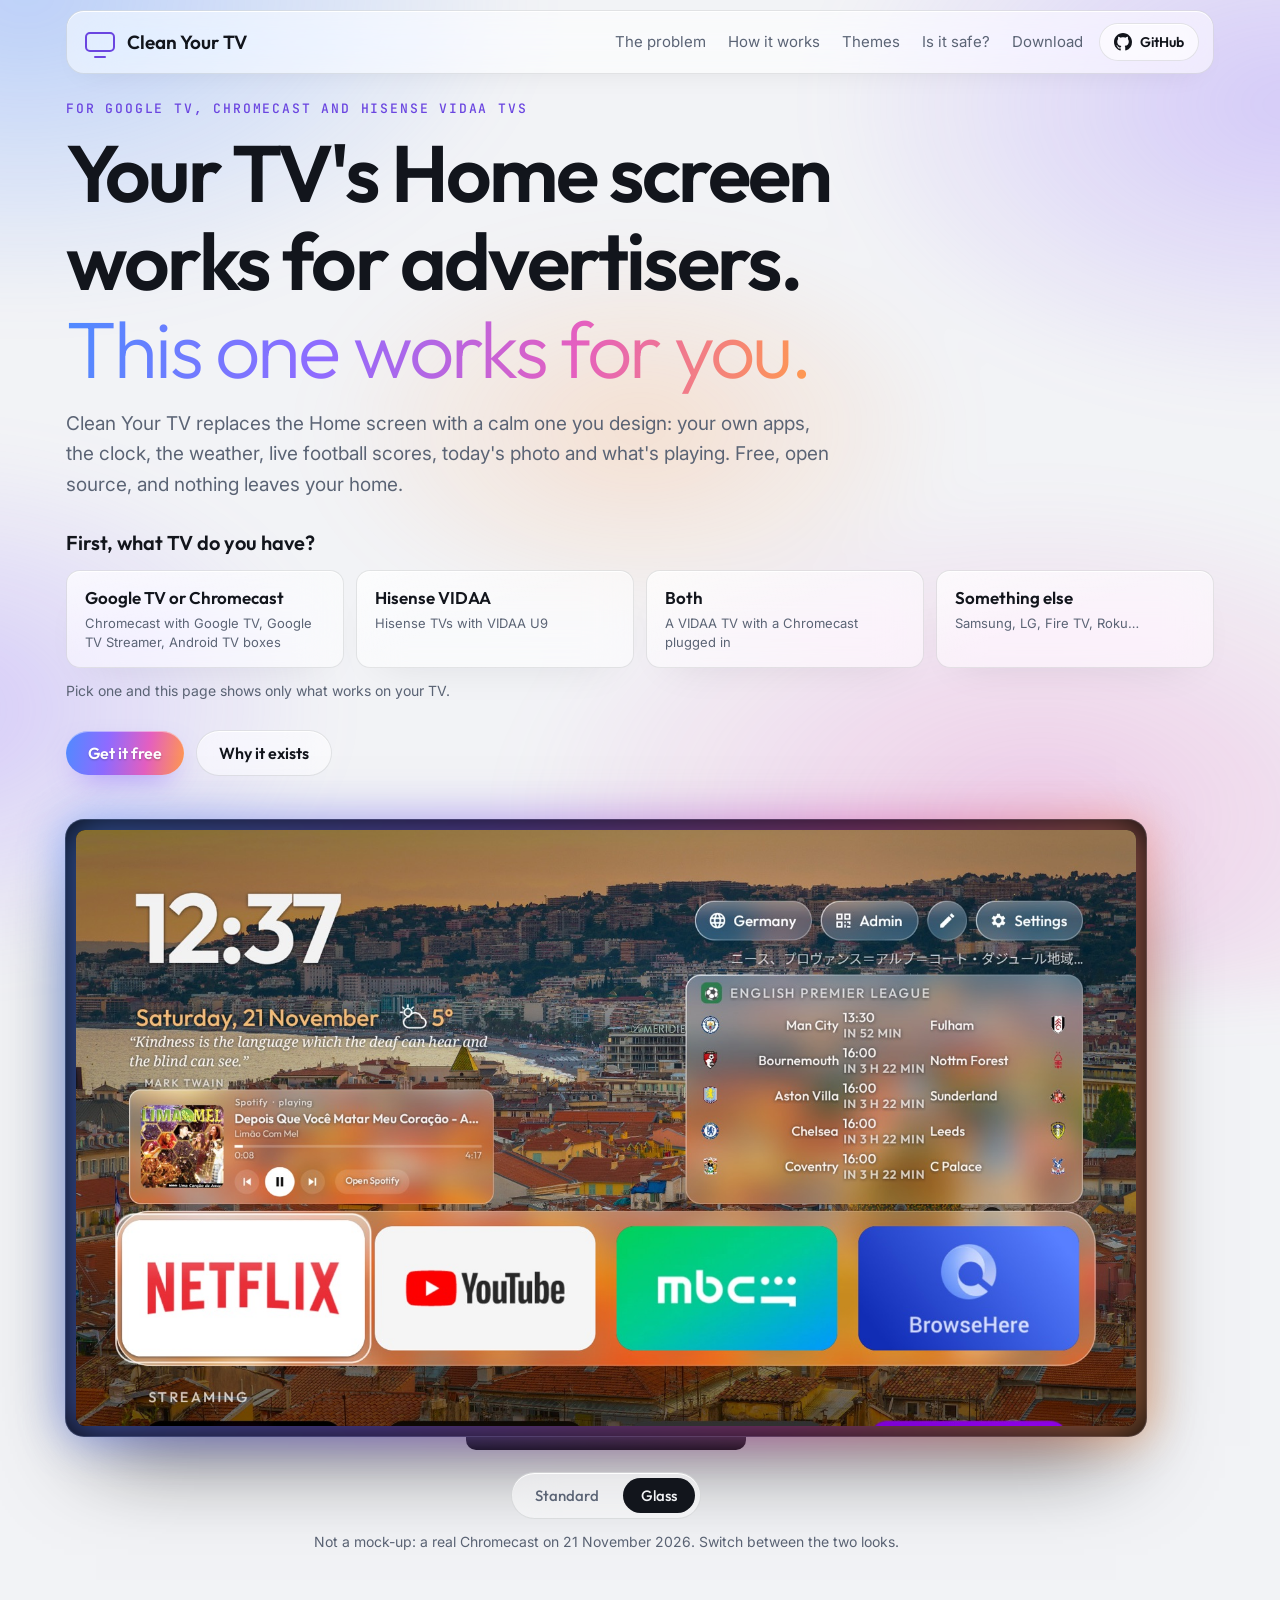
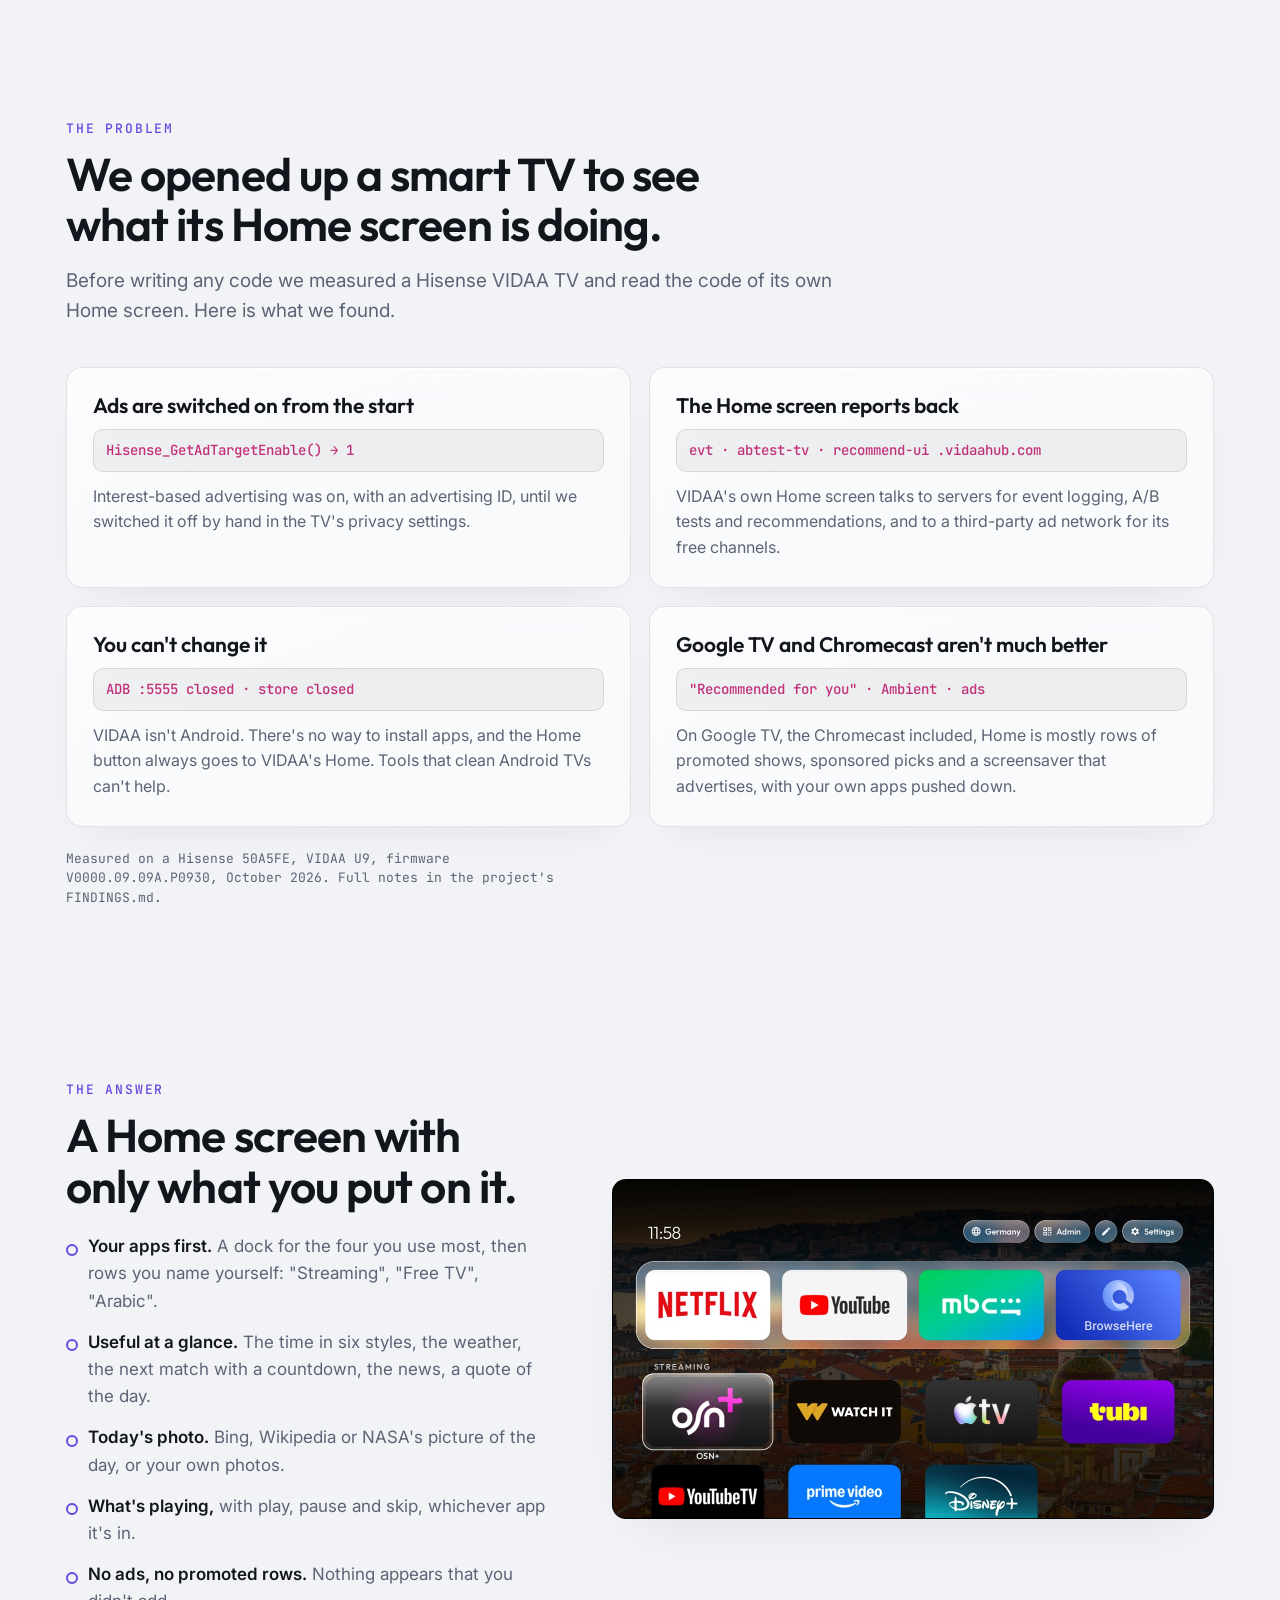
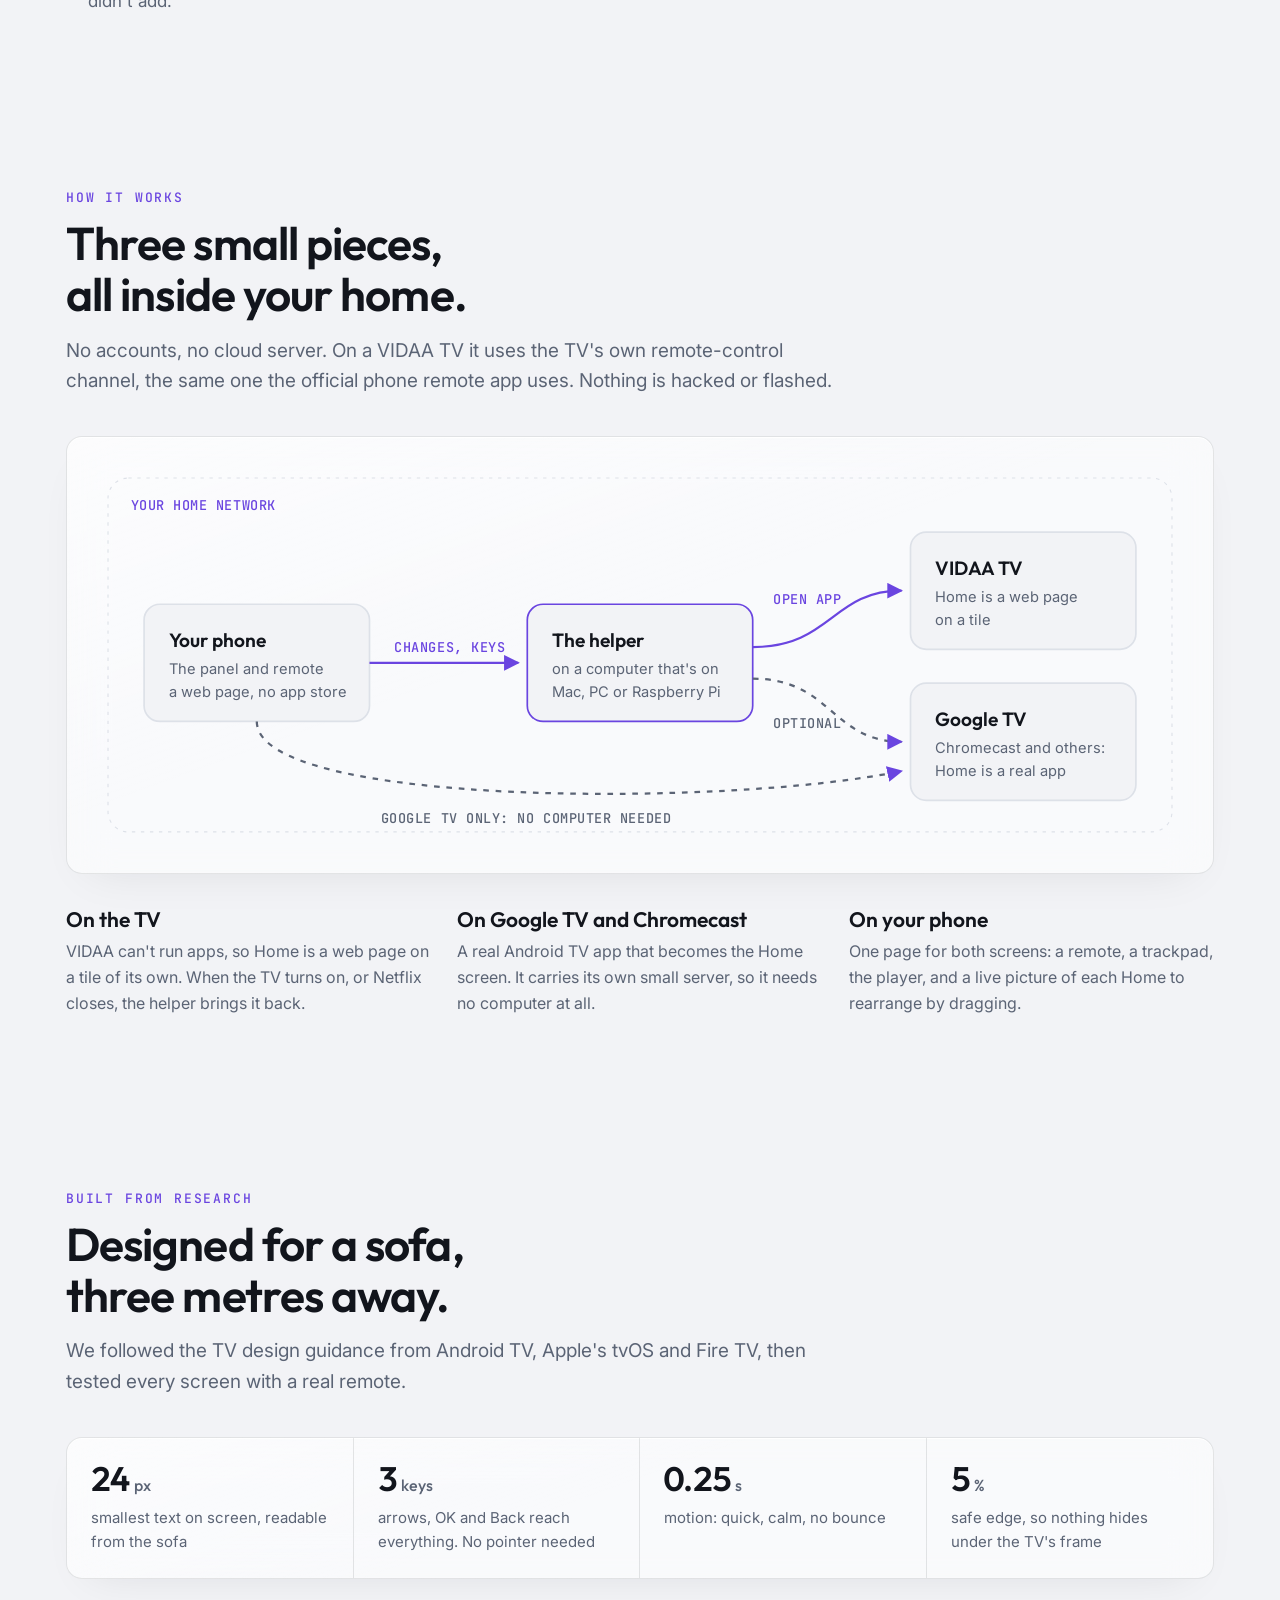
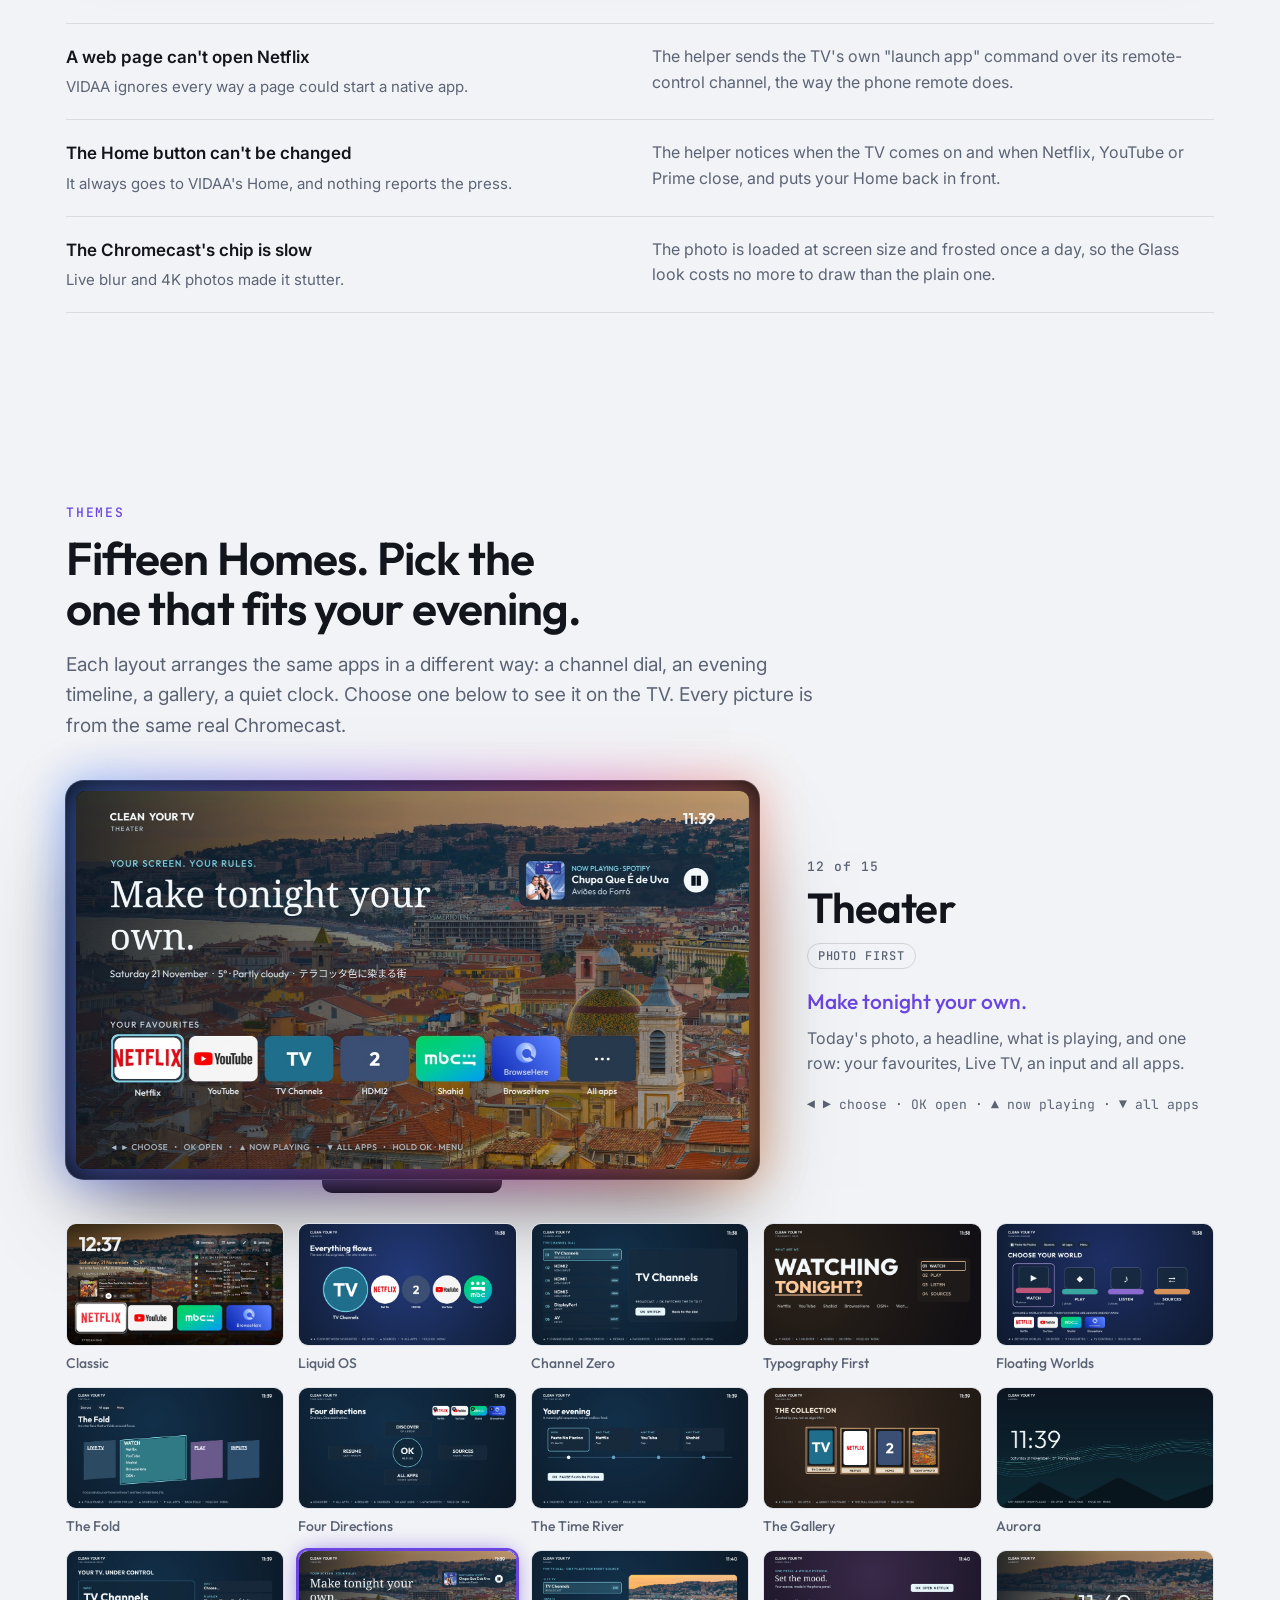
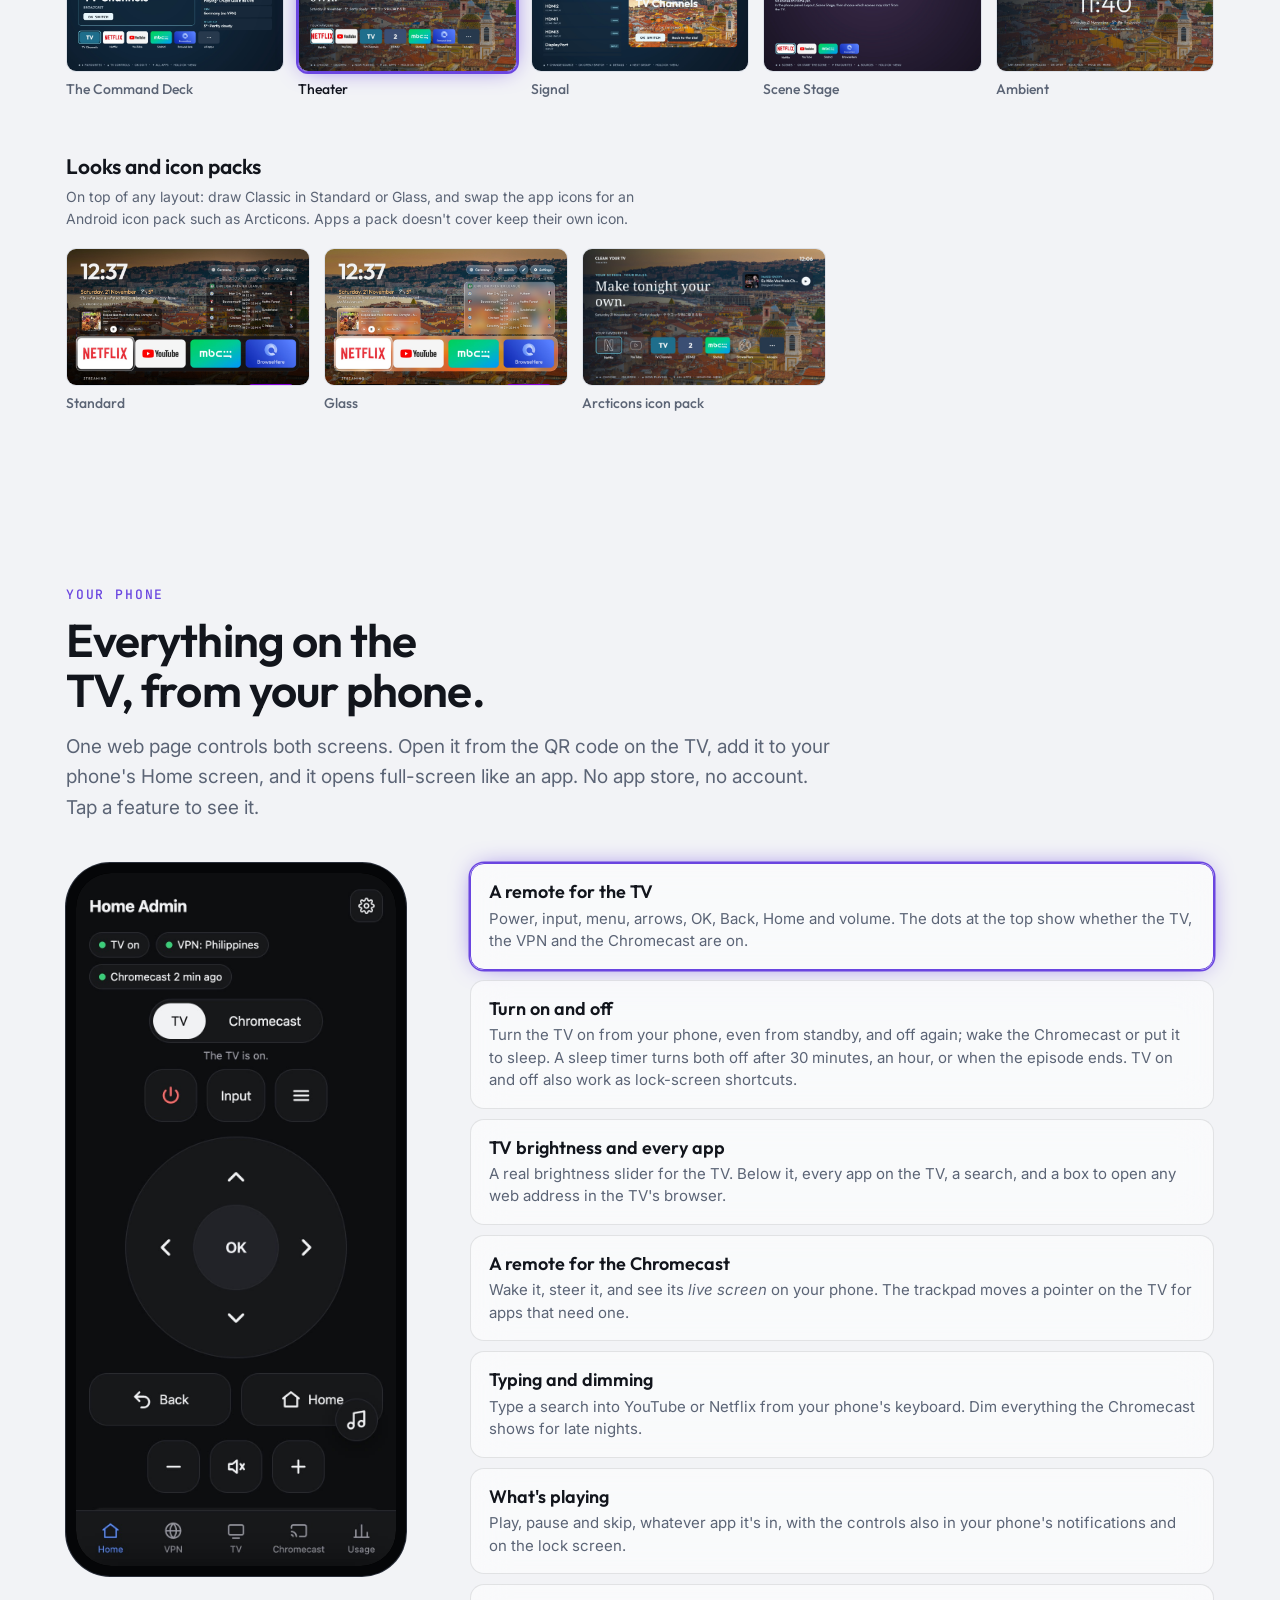
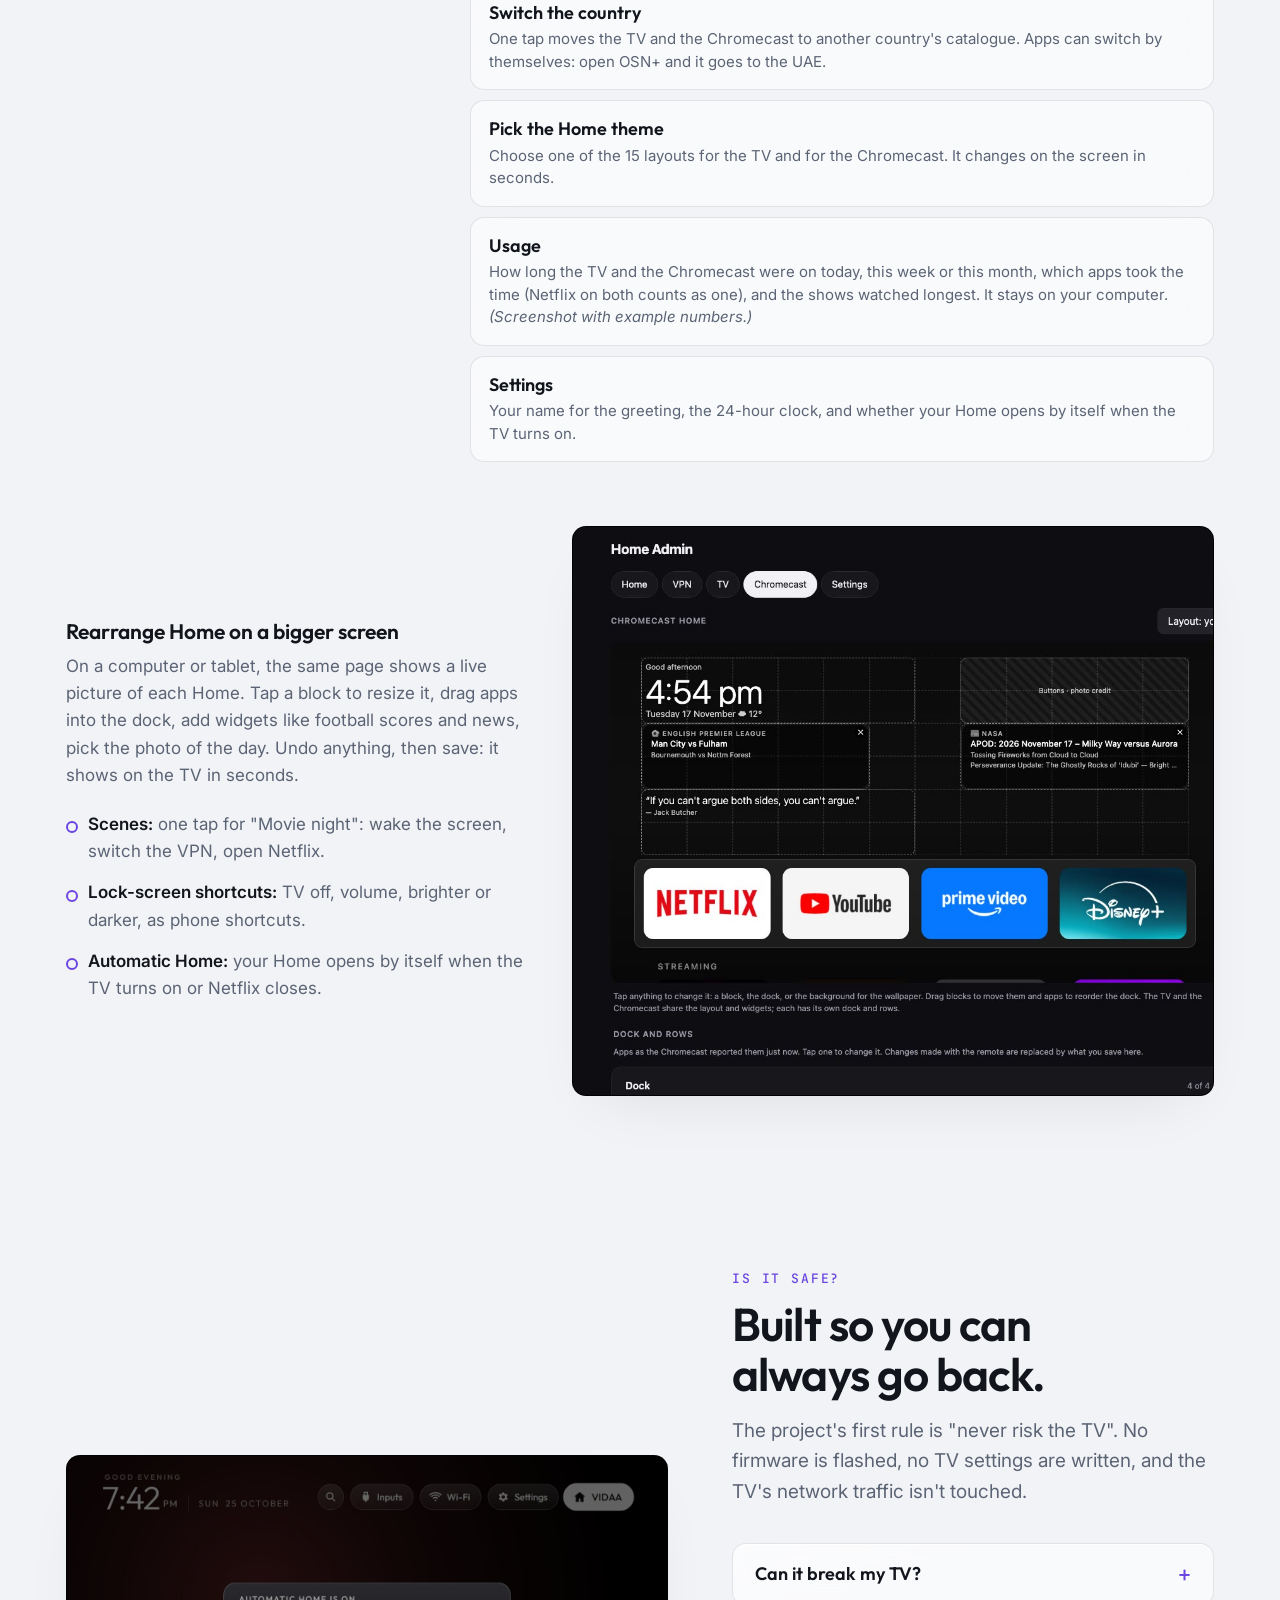
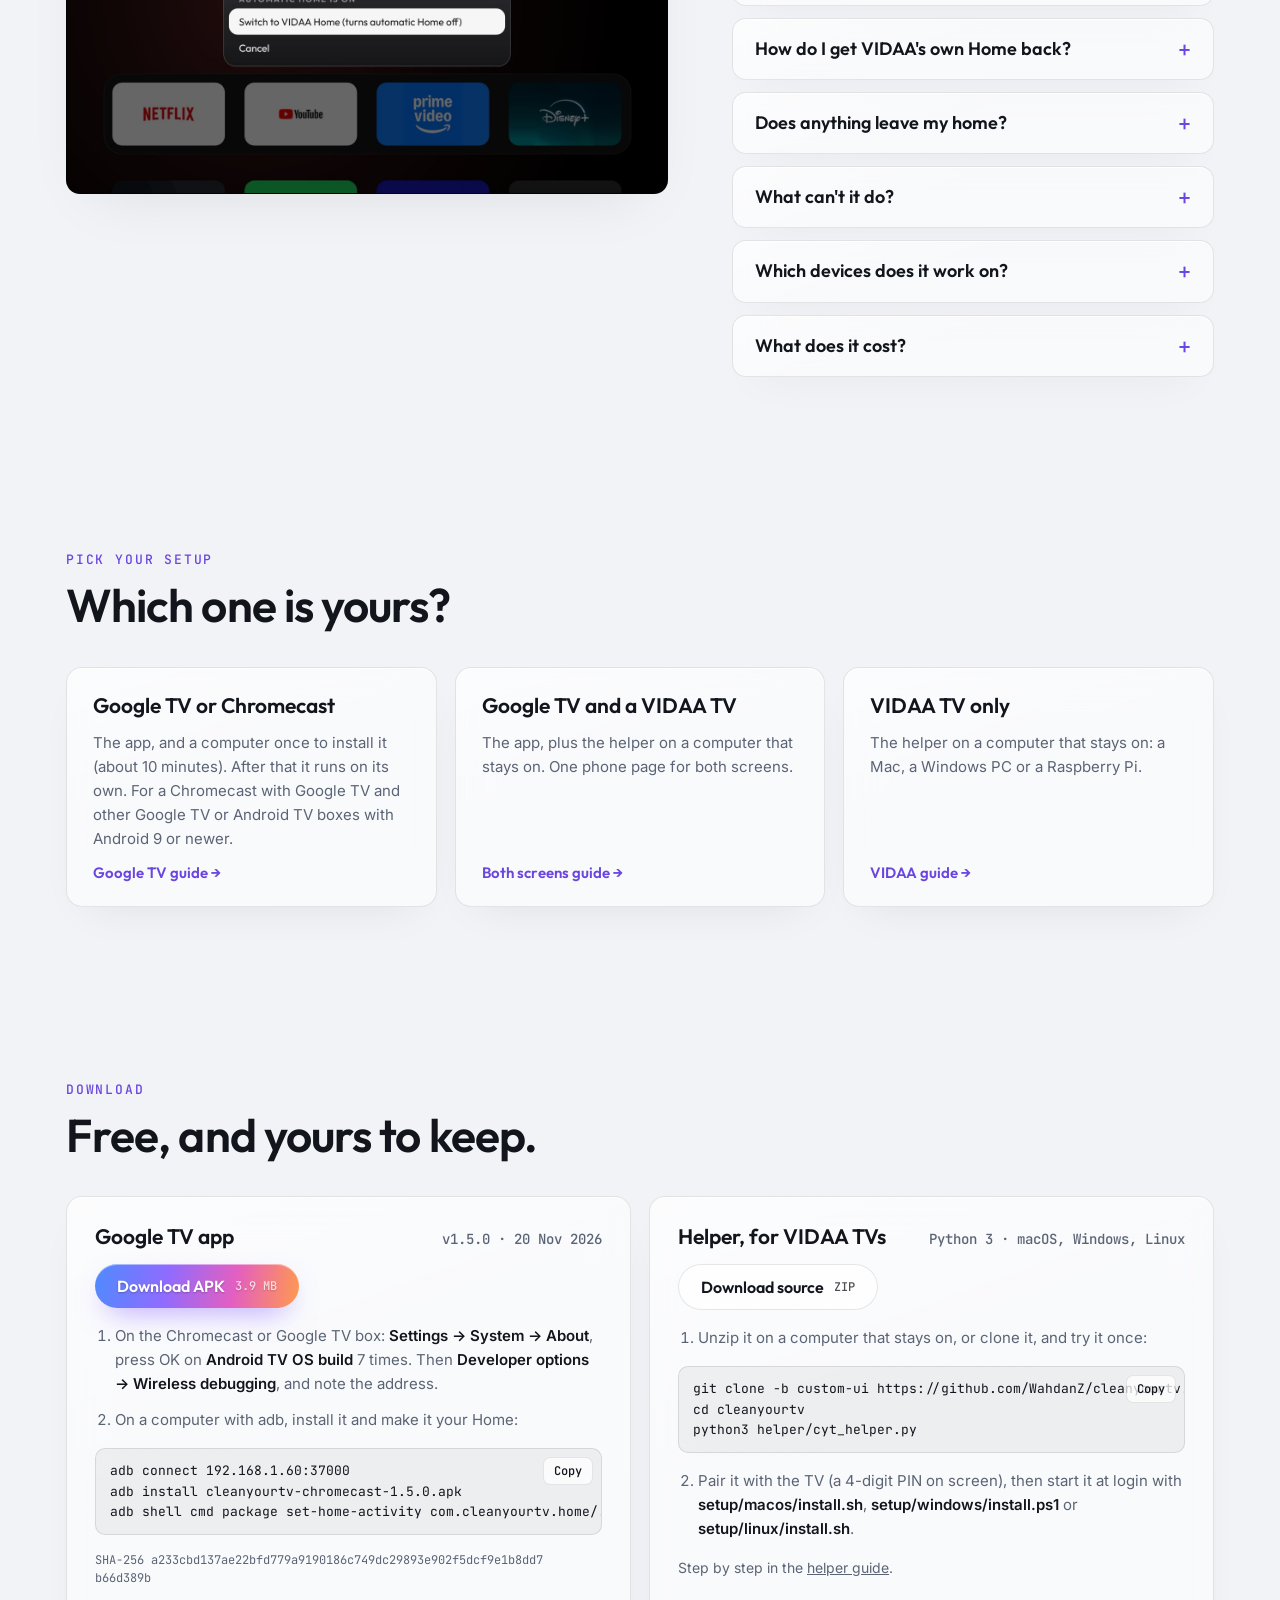
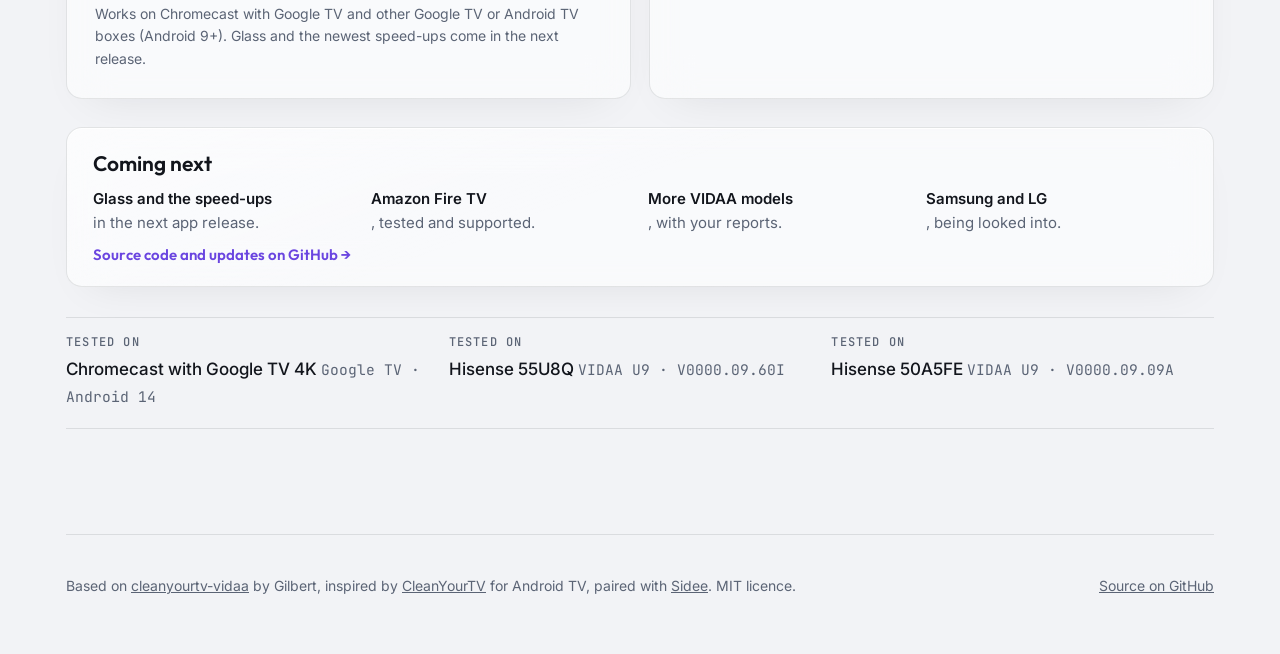
==== commit 0b4d3884: "Website: Usage merges the same app across the TV and the Chromecast Co-Authored-By: Claude Opus 5.5 " ====
--- a/index.html
+++ b/index.html
@@ -555,7 +555,7 @@
         <button type="button" class="pf" aria-pressed="false" data-shot="img/p/player.jpg" data-alt="The player: YouTube playing, with previous, pause and next, and volume"><b>What's playing</b><span>Play, pause and skip, whatever app it's in, with the controls also in your phone's notifications and on the lock screen.</span></button>
         <button type="button" class="pf" aria-pressed="false" data-shot="img/p/vpn.jpg" data-alt="The VPN page: connected to one country, with buttons for Germany, USA, UK, Canada, Egypt, UAE, France and Japan"><b>Switch the country</b><span>One tap moves the TV and the Chromecast to another country's catalogue. Apps can switch by themselves: open OSN+ and it goes to the UAE.</span></button>
         <button type="button" class="pf" aria-pressed="false" data-shot="img/p/tv.jpg" data-alt="Home layouts to choose from: Classic, Liquid OS, Channel Zero, Typography First and more"><b>Pick the Home theme</b><span>Choose one of the 15 layouts for the TV and for the Chromecast. It changes on the screen in seconds.</span></button>
-        <button type="button" class="pf" aria-pressed="false" data-shot="img/p/usage.jpg" data-alt="Usage: 36 hours 57 minutes of screen time in 7 days, a chart per day for the TV and the Chromecast, and the apps used most (example numbers)"><b>Usage</b><span>How long the TV and the Chromecast were on today, this week or this month, which apps took the time, and the shows watched longest. It stays on your computer. <i>(Screenshot with example numbers.)</i></span></button>
+        <button type="button" class="pf" aria-pressed="false" data-shot="img/p/usage.jpg" data-alt="Usage: 36 hours 57 minutes of screen time in 7 days, a chart per day for the TV and the Chromecast, and the apps used most (example numbers)"><b>Usage</b><span>How long the TV and the Chromecast were on today, this week or this month, which apps took the time (Netflix on both counts as one), and the shows watched longest. It stays on your computer. <i>(Screenshot with example numbers.)</i></span></button>
         <button type="button" class="pf" aria-pressed="false" data-shot="img/p/gear.jpg" data-alt="Settings: your name, update right away, 24-hour clock, Automatic Home"><b>Settings</b><span>Your name for the greeting, the 24-hour clock, and whether your Home opens by itself when the TV turns on.</span></button>
       </div>
     </div>
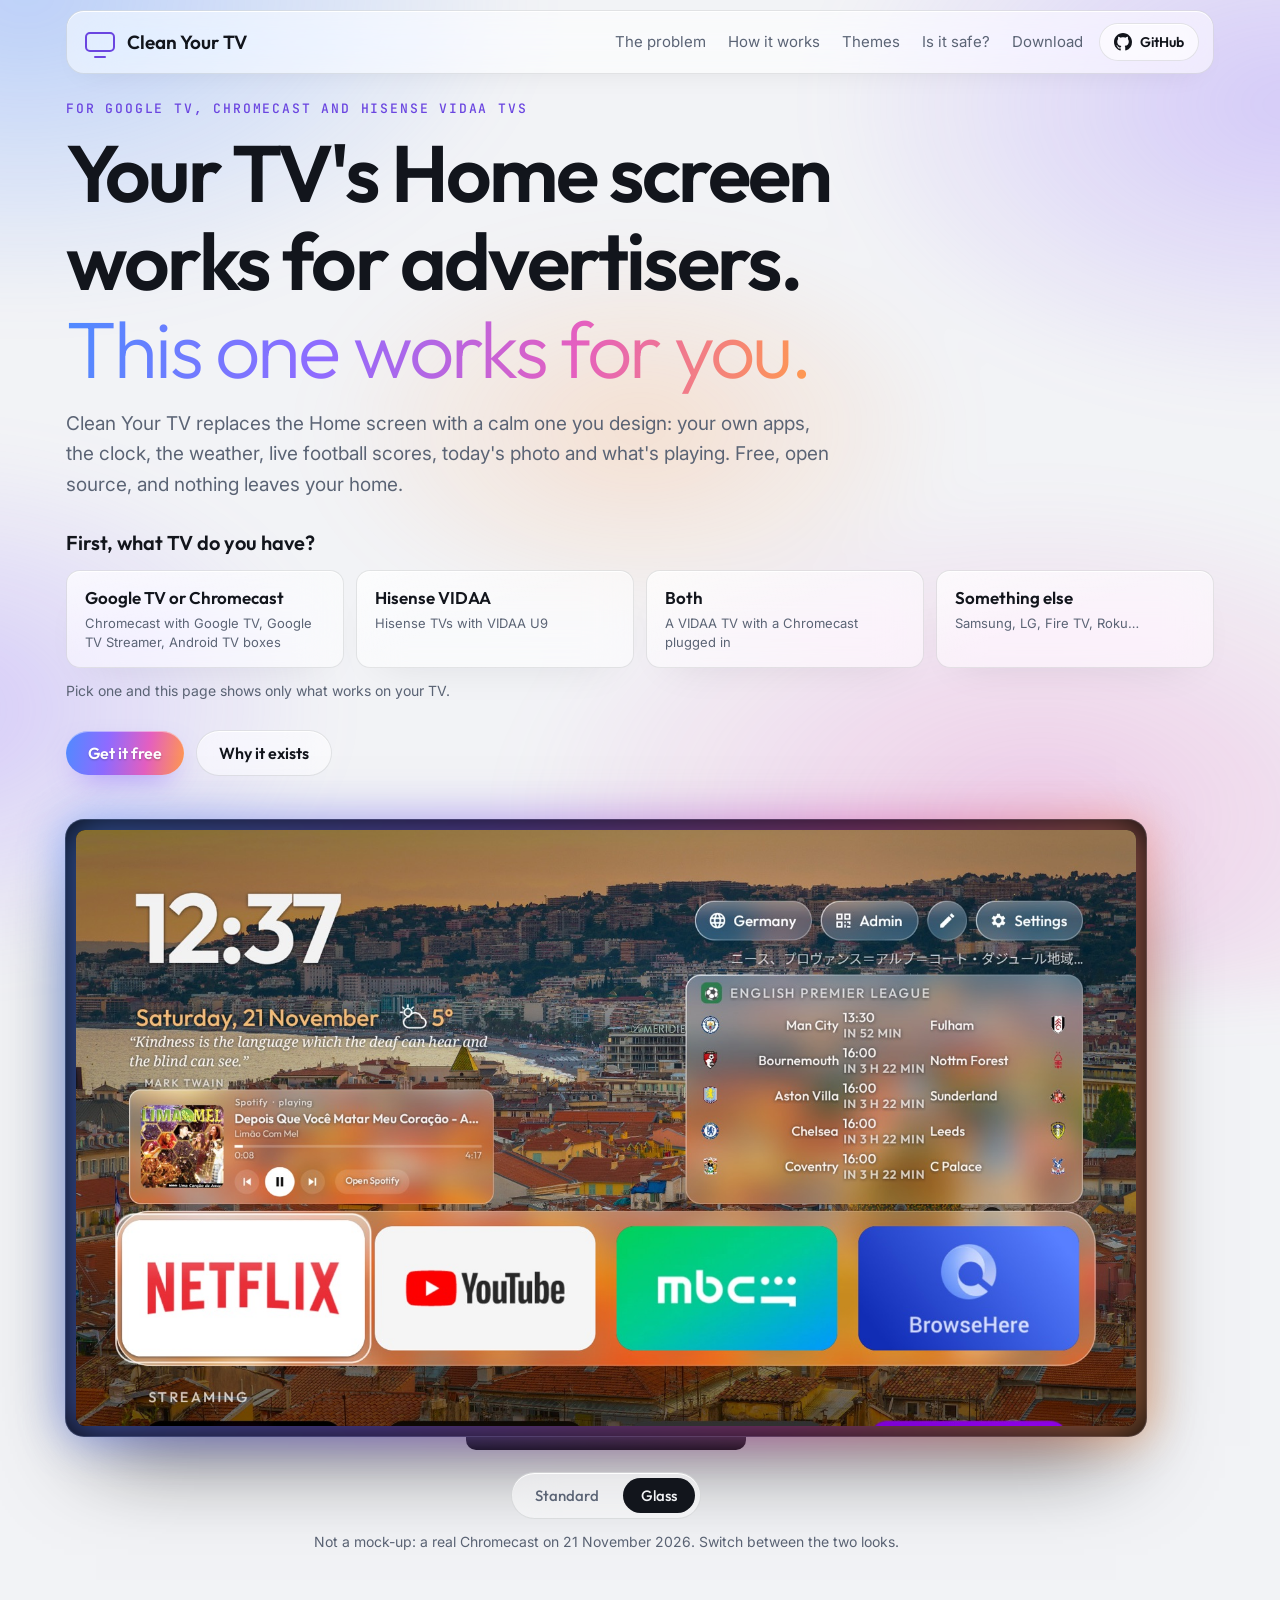
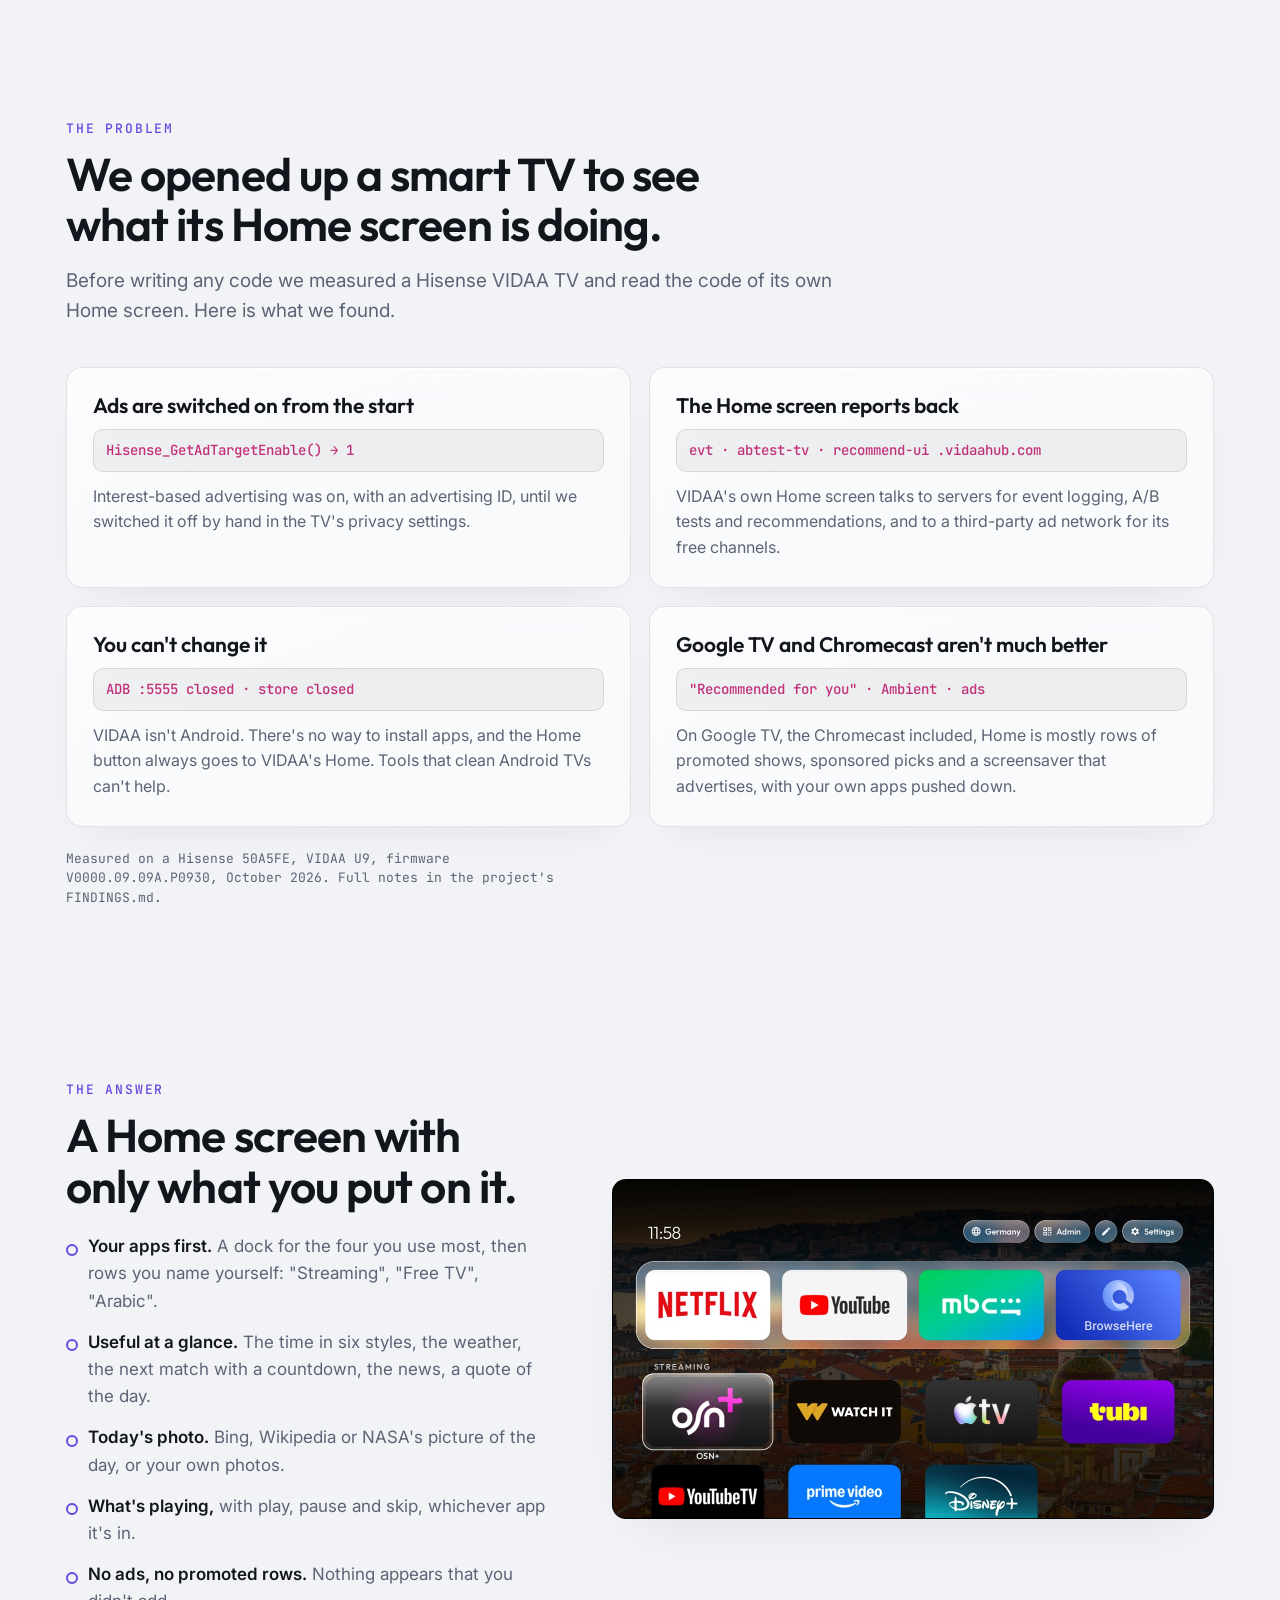
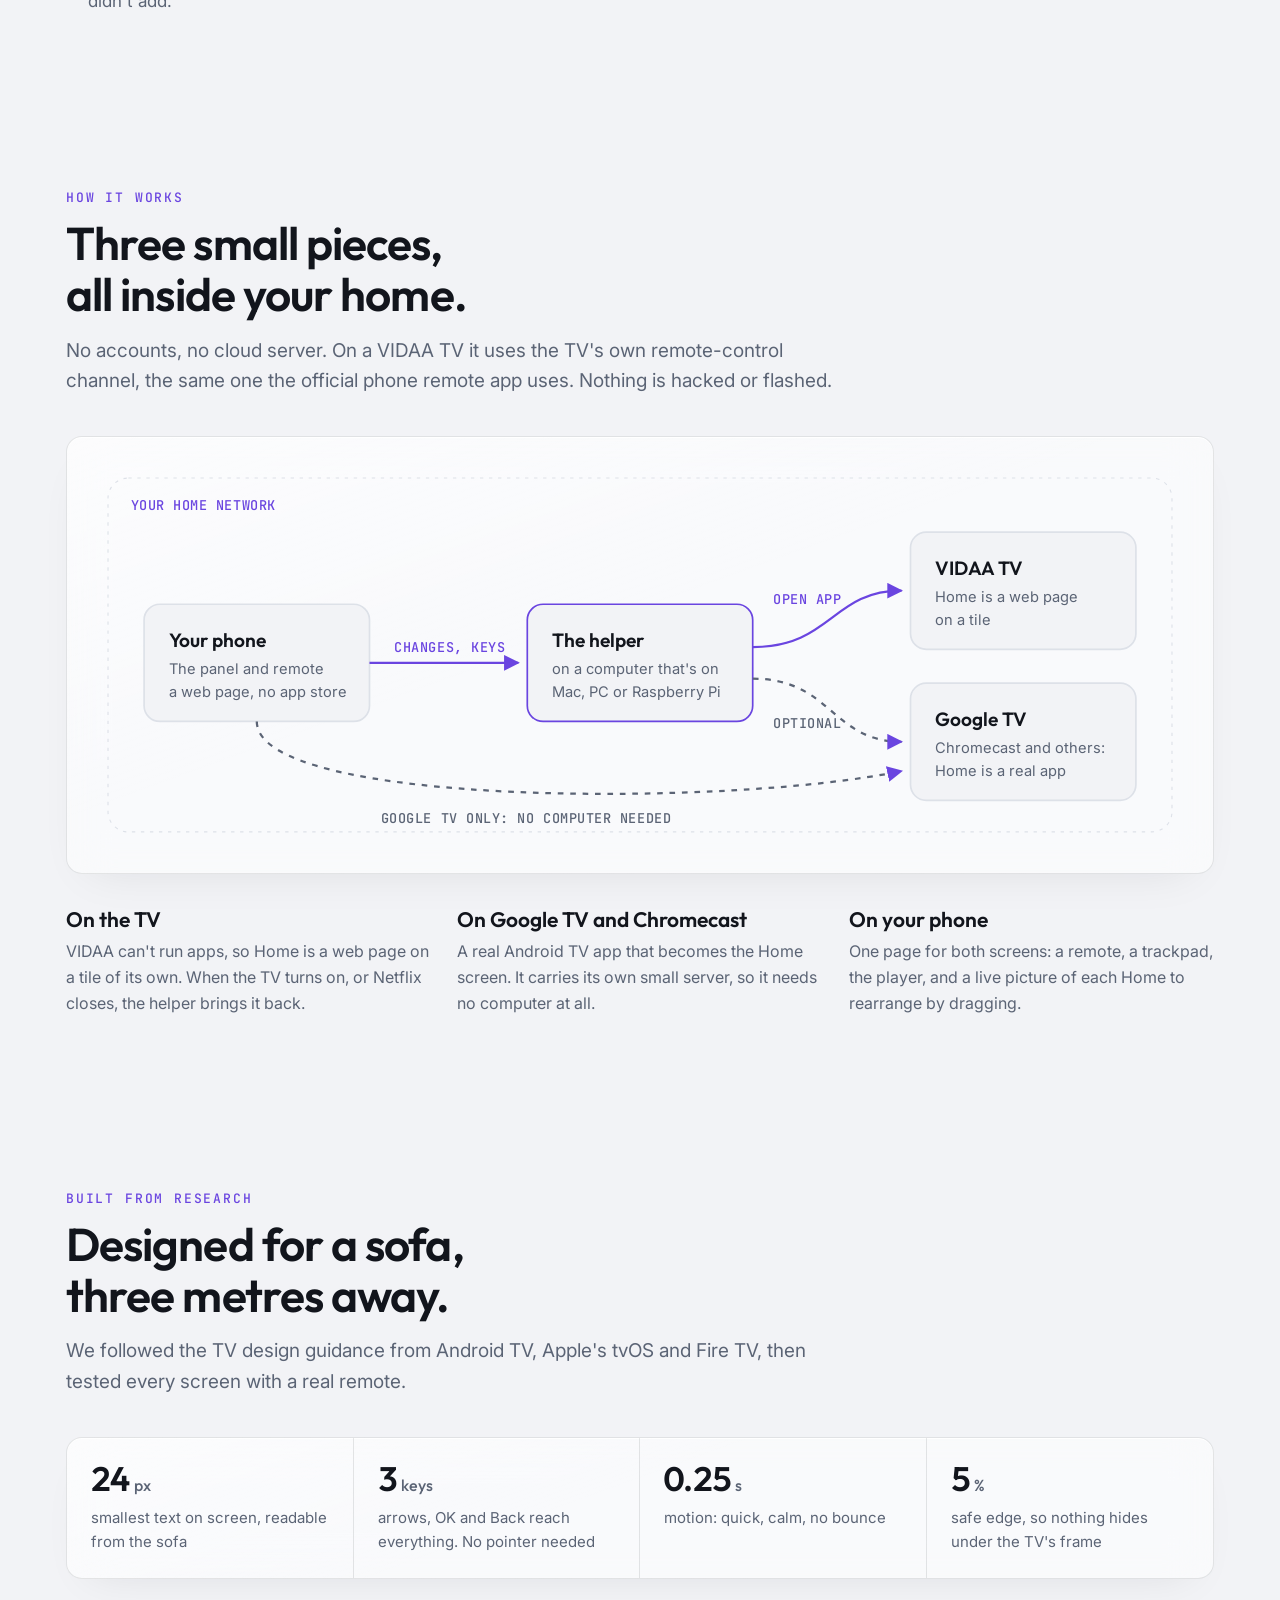
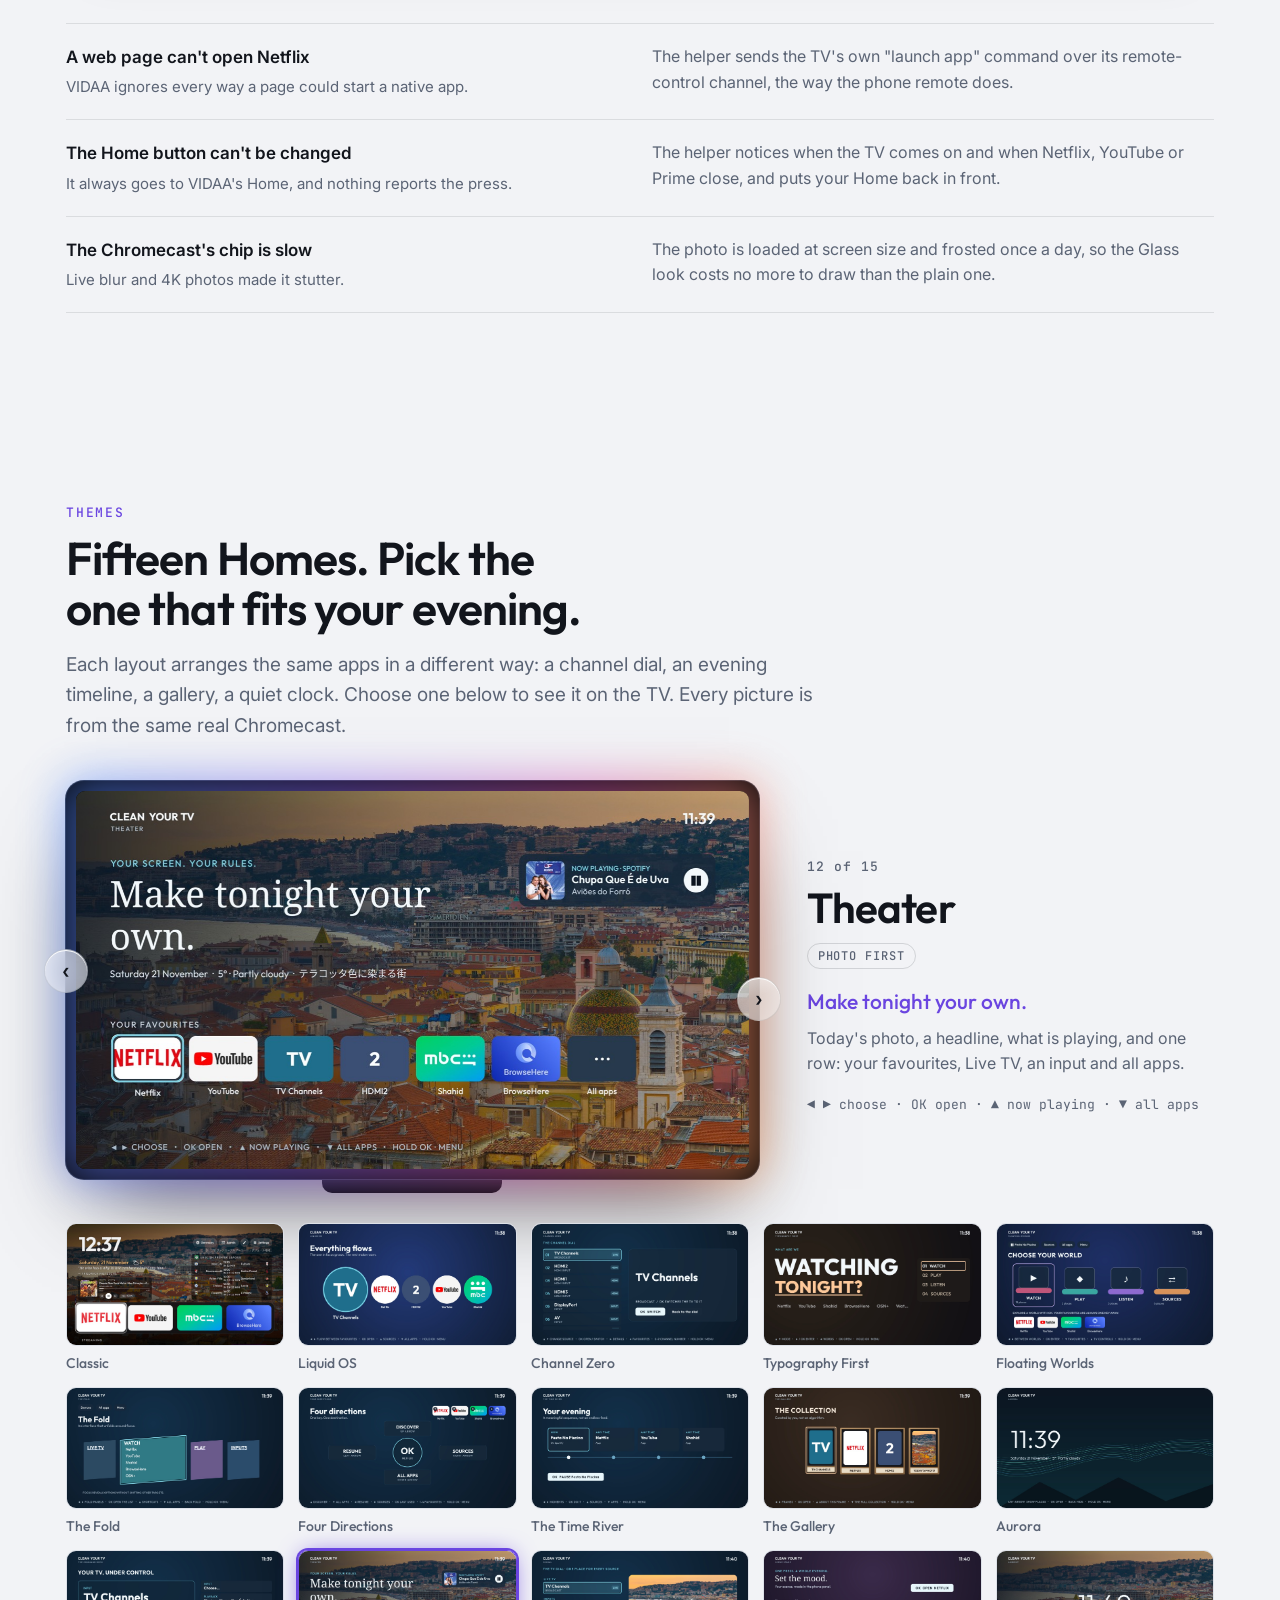
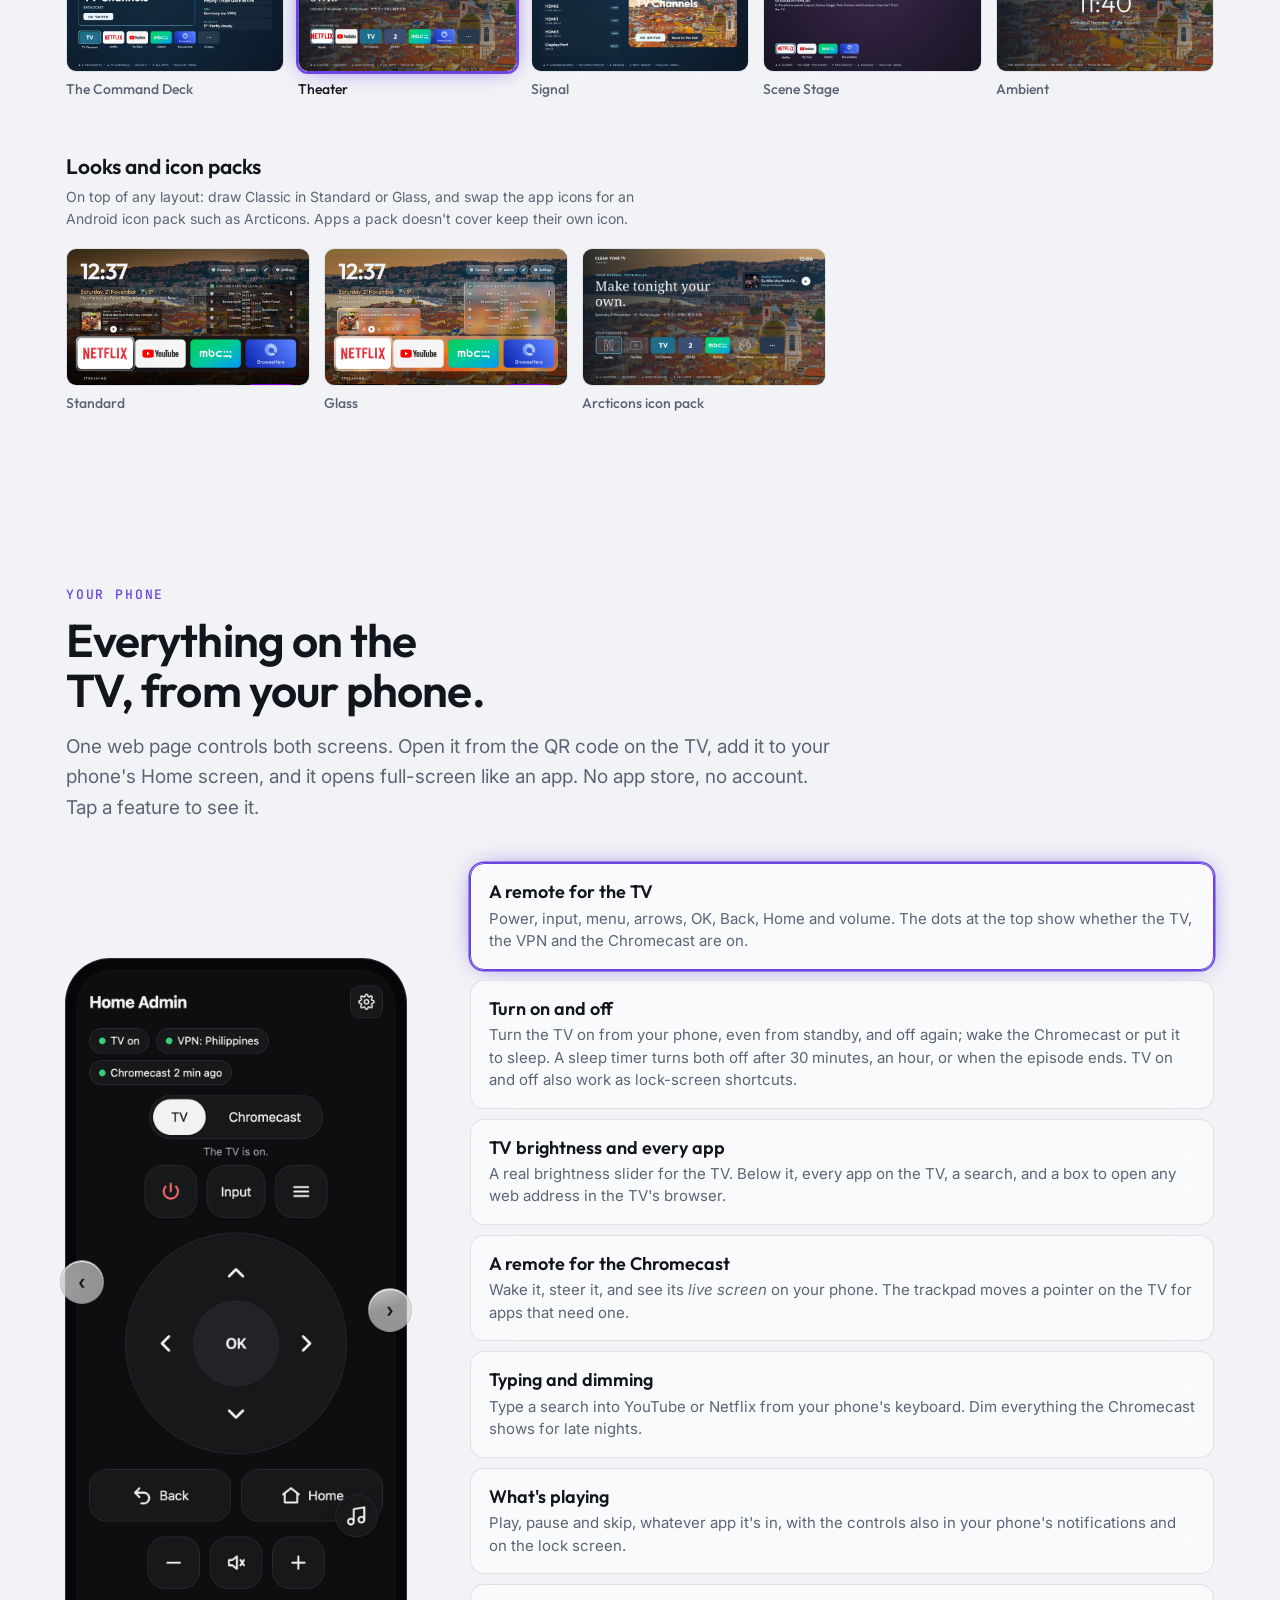
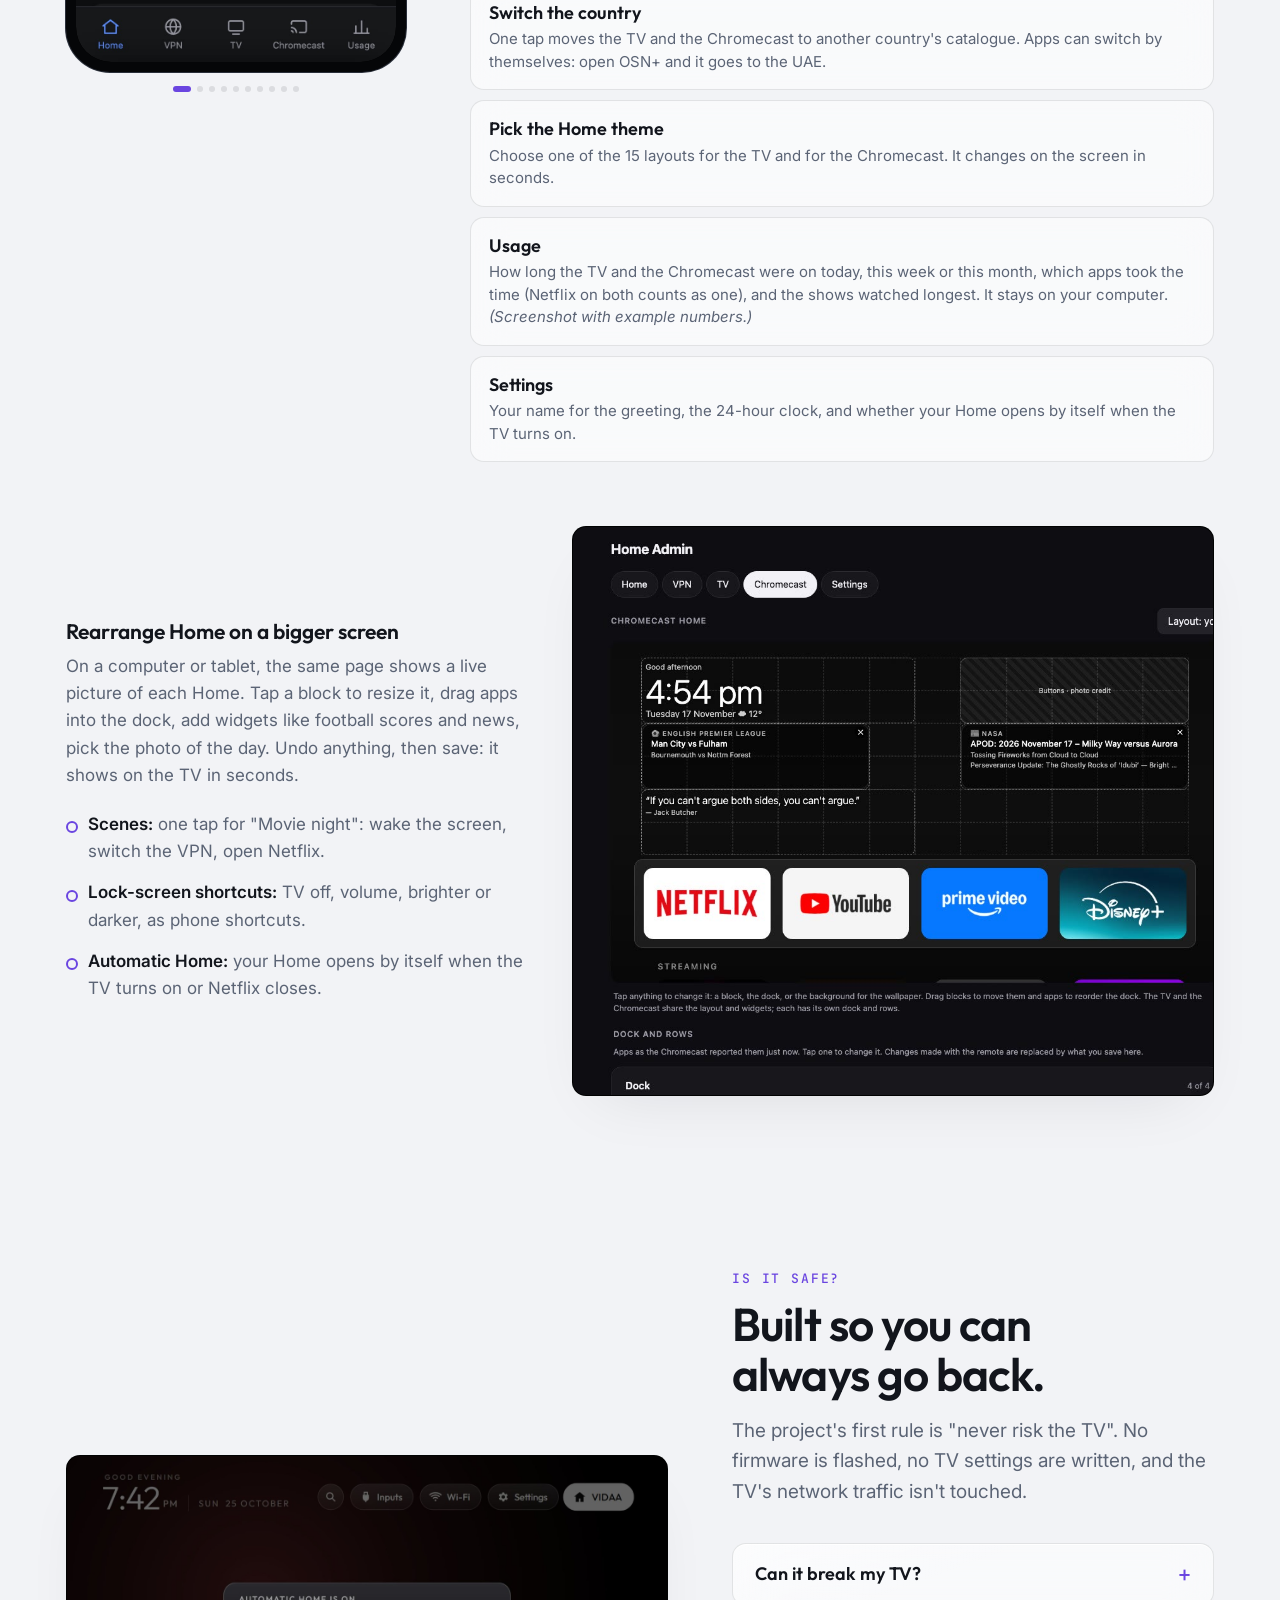
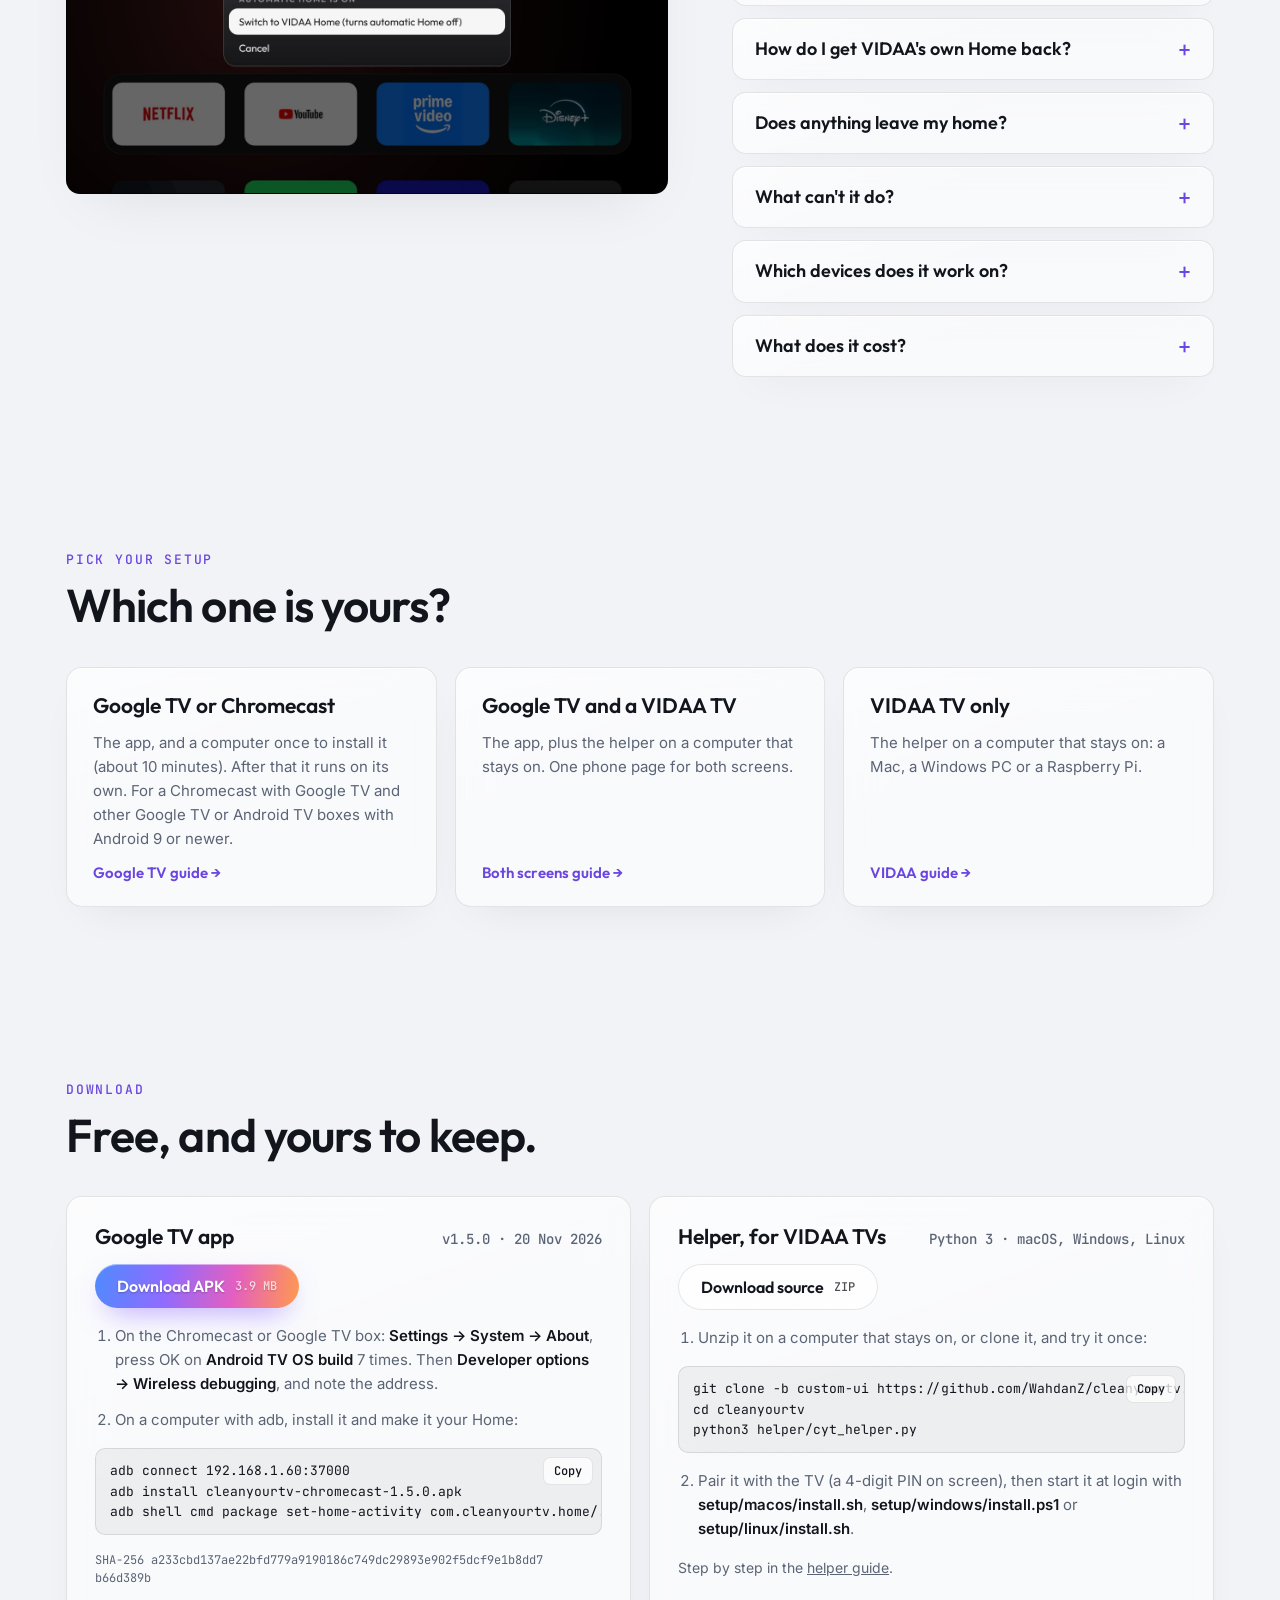
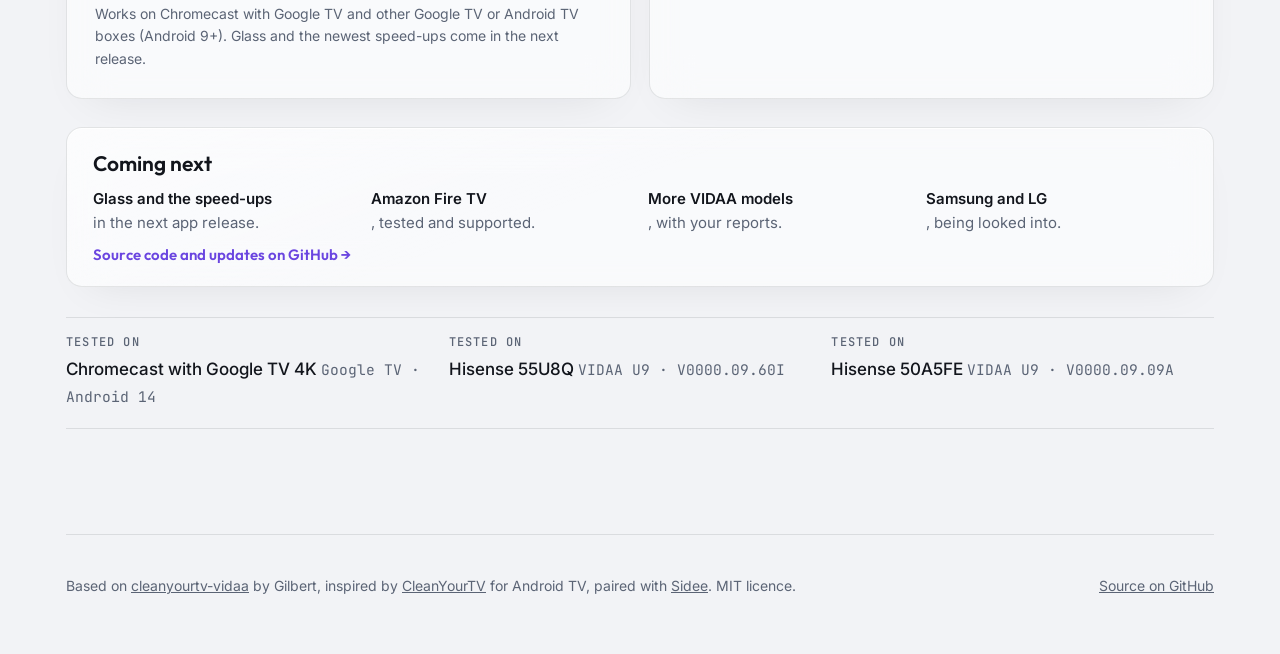
==== commit 4334502a: "Website: swipe the themes TV and the phone (and ‹ › buttons, arrow keys, dots, the feature's words u" ====
--- a/index.html
+++ b/index.html
@@ -253,6 +253,29 @@
   .phone.big { max-width: 280px; }
 }
 
+/* ---------- swipe between themes and phone features ---------- */
+.swipe { position: relative; }
+.swipe .screen, .swipe .pscreen { touch-action: pan-y; cursor: grab; user-select: none; -webkit-user-select: none; }
+.snav { position: absolute; top: 50%; transform: translateY(-50%); width: 44px; height: 44px; border-radius: 50%; display: grid; place-items: center;
+  font: 400 28px/1 var(--display); color: var(--fg); cursor: pointer; border: 1px solid var(--rim, var(--line)); background: var(--pane, var(--panel));
+  -webkit-backdrop-filter: blur(16px) saturate(160%); backdrop-filter: blur(16px) saturate(160%); box-shadow: inset 0 1px 0 var(--rim-top, transparent); z-index: 2; padding: 0 0 3px; }
+.snav:hover { border-color: var(--accent); }
+.tv.swipe .snav { top: 46%; } .tv.swipe .snav.prev { left: -22px; } .tv.swipe .snav.next { right: -22px; }
+.pframe.swipe .snav { top: 44%; } .pframe.swipe .snav.prev { left: -6px; } .pframe.swipe .snav.next { right: -6px; }
+.pdots { display: flex; justify-content: center; gap: 6px; margin-top: 14px; }
+.pdots i { width: 6px; height: 6px; border-radius: 3px; background: var(--rim, var(--line)); transition: width .25s ease, background .25s ease; }
+.pdots i.on { width: 18px; background: var(--accent); }
+.pcap { display: none; margin-top: 14px; text-align: center; }
+.pcap b { display: block; font: 600 19px/1.3 var(--display); }
+.pcap span { display: block; margin-top: 6px; color: var(--muted); font-size: 15px; line-height: 1.5; }
+.swipehint { display: none; margin-top: 8px; text-align: center; font: 400 13px/1.4 var(--mono); color: var(--muted); }
+@media (hover: none) { .swipehint { display: block; } }
+@media (max-width: 900px) {
+  .pcap { display: block; }
+  .tv.swipe .snav.prev { left: 4px; } .tv.swipe .snav.next { right: 4px; }
+  .tv.swipe .snav, .pframe.swipe .snav { width: 38px; height: 38px; font-size: 24px; }
+}
+
 /* ---------- Glass UI: the app's Glass look, for the page itself ----------
    A soft light behind everything (warm amber, coral and teal, from the photo of the day), and every panel frosted
    glass over it: blurred, a light tint, a bright rim at the top where the light hits. */
@@ -516,9 +539,12 @@
     <h2>Fifteen Homes. Pick the one that fits your evening.</h2>
     <p class="lede">Each layout arranges the same apps in a different way: a channel dial, an evening timeline, a gallery, a quiet clock. Choose one below to see it on the TV. Every picture is from the same real Chromecast.</p>
     <div class="gallery">
-      <figure class="tv" style="margin:0">
-        <div class="bezel"><div class="screen"><img id="thShot" src="img/l/theater.jpg" alt="The Theater layout"></div></div>
+      <figure class="tv swipe" style="margin:0" id="thSwipe">
+        <div class="bezel"><div class="screen"><img id="thShot" src="img/l/theater.jpg" alt="The Theater layout" draggable="false"></div></div>
         <div class="stand"></div>
+        <button type="button" class="snav prev" id="thPrev" aria-label="Previous theme">‹</button>
+        <button type="button" class="snav next" id="thNext" aria-label="Next theme">›</button>
+        <p class="swipehint">Swipe the TV to see the next theme</p>
       </figure>
       <div class="thinfo" aria-live="polite">
         <p class="thcount" id="thCount">12 of 15</p>
@@ -543,8 +569,13 @@
     <h2>Everything on the TV, from your phone.</h2>
     <p class="lede">One web page controls both screens. Open it from the QR code on the TV, add it to your phone's Home screen, and it opens full-screen like an app. No app store, no account. Tap a feature to see it.</p>
     <div class="ptour">
-      <figure class="pframe" style="margin:0">
-        <div class="phone big"><div class="pscreen"><img id="ptShot" src="img/p/remote.jpg" alt="The phone remote for the TV: power, input, menu, arrows, OK, back, home and volume"></div></div>
+      <figure class="pframe swipe" style="margin:0" id="ptSwipe">
+        <div class="phone big"><div class="pscreen"><img id="ptShot" src="img/p/remote.jpg" alt="The phone remote for the TV: power, input, menu, arrows, OK, back, home and volume" draggable="false"></div></div>
+        <button type="button" class="snav prev" id="ptPrev" aria-label="Previous feature">‹</button>
+        <button type="button" class="snav next" id="ptNext" aria-label="Next feature">›</button>
+        <div class="pdots" id="ptDots" aria-hidden="true"></div>
+        <figcaption class="pcap" id="ptCap" aria-live="polite"><b>A remote for the TV</b><span>Power, input, menu, arrows, OK, Back, Home and volume.</span></figcaption>
+        <p class="swipehint">Swipe the phone to see the next feature</p>
       </figure>
       <div class="pfeatures" role="group" aria-label="Phone features">
         <button type="button" class="pf" aria-pressed="true" data-shot="img/p/remote.jpg" data-alt="The phone remote for the TV: power, input, menu, arrows, OK, back, home and volume" data-for="vidaa both other"><b>A remote for the TV</b><span>Power, input, menu, arrows, OK, Back, Home and volume. The dots at the top show whether the TV, the VPN and the Chromecast are on.</span></button>
@@ -685,14 +716,17 @@
   // moving back). The new picture is loaded first, so it never slides in empty. Calm motion, none if asked for none.
   var still = window.matchMedia && matchMedia('(prefers-reduced-motion: reduce)').matches;
   function slideTo(img, src, alt, dir) {
-    if (img.getAttribute('src') === src) return;
+    img.dataset.want = src;   // the latest choice wins: a picture still loading from an earlier tap is dropped
+    if (img.getAttribute('src') === src && !img.getAnimations().length) return;
     var pre = new Image();
     pre.onload = pre.onerror = function () {
+      if (img.dataset.want !== src) return;
       if (still || !img.animate) { img.src = src; img.alt = alt; return; }
       var d = dir < 0 ? -1 : 1;
       img.getAnimations().forEach(function (x) { x.cancel(); });   // a quick second tap starts from where it is
       img.animate([{ opacity: 1, transform: 'translateX(0)' }, { opacity: 0, transform: 'translateX(' + (-28 * d) + 'px)' }],
         { duration: 160, easing: 'cubic-bezier(.4,0,1,1)', fill: 'forwards' }).onfinish = function () {
+        if (img.dataset.want !== src) return;
         img.src = src; img.alt = alt;
         img.animate([{ opacity: 0, transform: 'translateX(' + (36 * d) + 'px)' }, { opacity: 1, transform: 'translateX(0)' }],
           { duration: 300, easing: 'cubic-bezier(.2,.8,.2,1)', fill: 'forwards' }).onfinish = function () {
@@ -790,6 +824,48 @@
       slideTo(ptShot, b.getAttribute('data-shot'), b.getAttribute('data-alt'), list.indexOf(b) < list.indexOf(was) ? -1 : 1);
     });
   });
+  // Swipe (or drag with a mouse) a screen left for the next item, right for the previous; ‹ › and the keyboard's
+  // arrows do the same. A mostly-vertical move is left to the page, so scrolling still works.
+  function swipeable(area, step) {
+    var x0 = null, y0 = 0;
+    area.addEventListener('pointerdown', function (e) { x0 = e.clientX; y0 = e.clientY; });
+    area.addEventListener('pointerup', function (e) {
+      if (x0 === null) return;
+      var dx = e.clientX - x0, dy = e.clientY - y0; x0 = null;
+      if (Math.abs(dx) > 40 && Math.abs(dx) > Math.abs(dy) * 1.3) step(dx < 0 ? 1 : -1);
+    });
+    area.addEventListener('pointercancel', function () { x0 = null; });
+    area.setAttribute('tabindex', '0');
+    area.addEventListener('keydown', function (e) {
+      if (e.key === 'ArrowRight') { step(1); e.preventDefault(); } else if (e.key === 'ArrowLeft') { step(-1); e.preventDefault(); }
+    });
+  }
+  function stepIn(list, d) {   // the next or previous of the shown ones, round the end
+    var shown = list.filter(function (b) { return b.offsetParent !== null; });
+    if (!shown.length) return;
+    var i = shown.indexOf(shown.filter(function (b) { return b.getAttribute('aria-pressed') === 'true'; })[0]);
+    shown[(i + d + shown.length) % shown.length].click();
+  }
+  var thStep = function (d) { stepIn(all, d); };
+  swipeable(document.querySelector('#thSwipe .screen'), thStep);
+  document.getElementById('thPrev').onclick = function () { thStep(-1); };
+  document.getElementById('thNext').onclick = function () { thStep(1); };
+  var pfs = Array.prototype.slice.call(document.querySelectorAll('.pf'));
+  var ptStep = function (d) { stepIn(pfs, d); };
+  swipeable(document.querySelector('#ptSwipe .pscreen'), ptStep);
+  document.getElementById('ptPrev').onclick = function () { ptStep(-1); };
+  document.getElementById('ptNext').onclick = function () { ptStep(1); };
+  function paintPt() {   // the dots and, on a phone, the chosen feature's words under the picture
+    var shown = pfs.filter(function (b) { return b.offsetParent !== null; }), dots = document.getElementById('ptDots');
+    dots.innerHTML = '';
+    shown.forEach(function (b) { var i = document.createElement('i'); if (b.getAttribute('aria-pressed') === 'true') i.className = 'on'; dots.appendChild(i); });
+    var on = shown.filter(function (b) { return b.getAttribute('aria-pressed') === 'true'; })[0];
+    if (on) { var cap = document.getElementById('ptCap'); cap.innerHTML = ''; cap.appendChild(on.querySelector('b').cloneNode(true)); cap.appendChild(on.querySelector('span').cloneNode(true)); }
+  }
+  pfs.forEach(function (b) { b.addEventListener('click', function () { setTimeout(paintPt, 0); }); });
+  paintPt();
+  document.querySelectorAll('[data-pick]').forEach(function (b) { b.addEventListener('click', function () { setTimeout(paintPt, 50); }); });
+
   document.querySelectorAll('.copy').forEach(function (b) {
     b.addEventListener('click', function () {
       var box = document.getElementById(b.getAttribute('data-copy'));
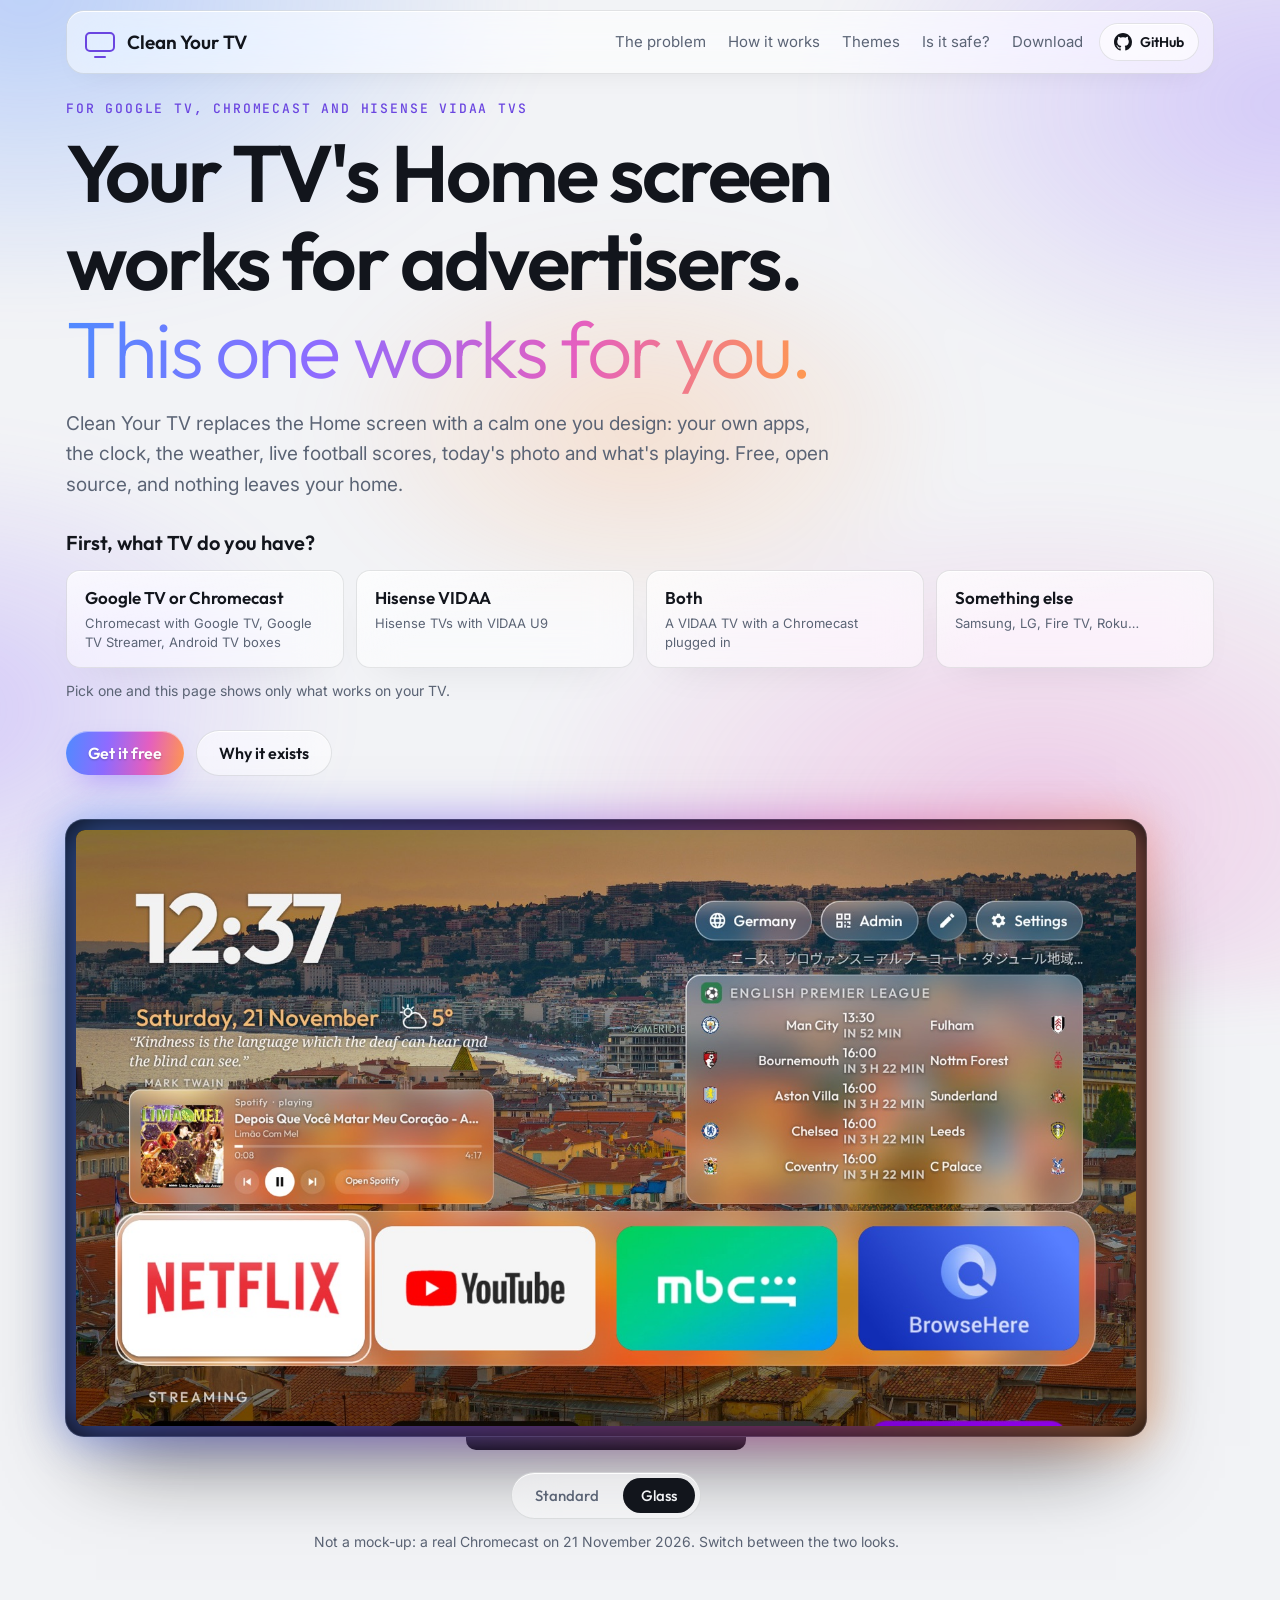
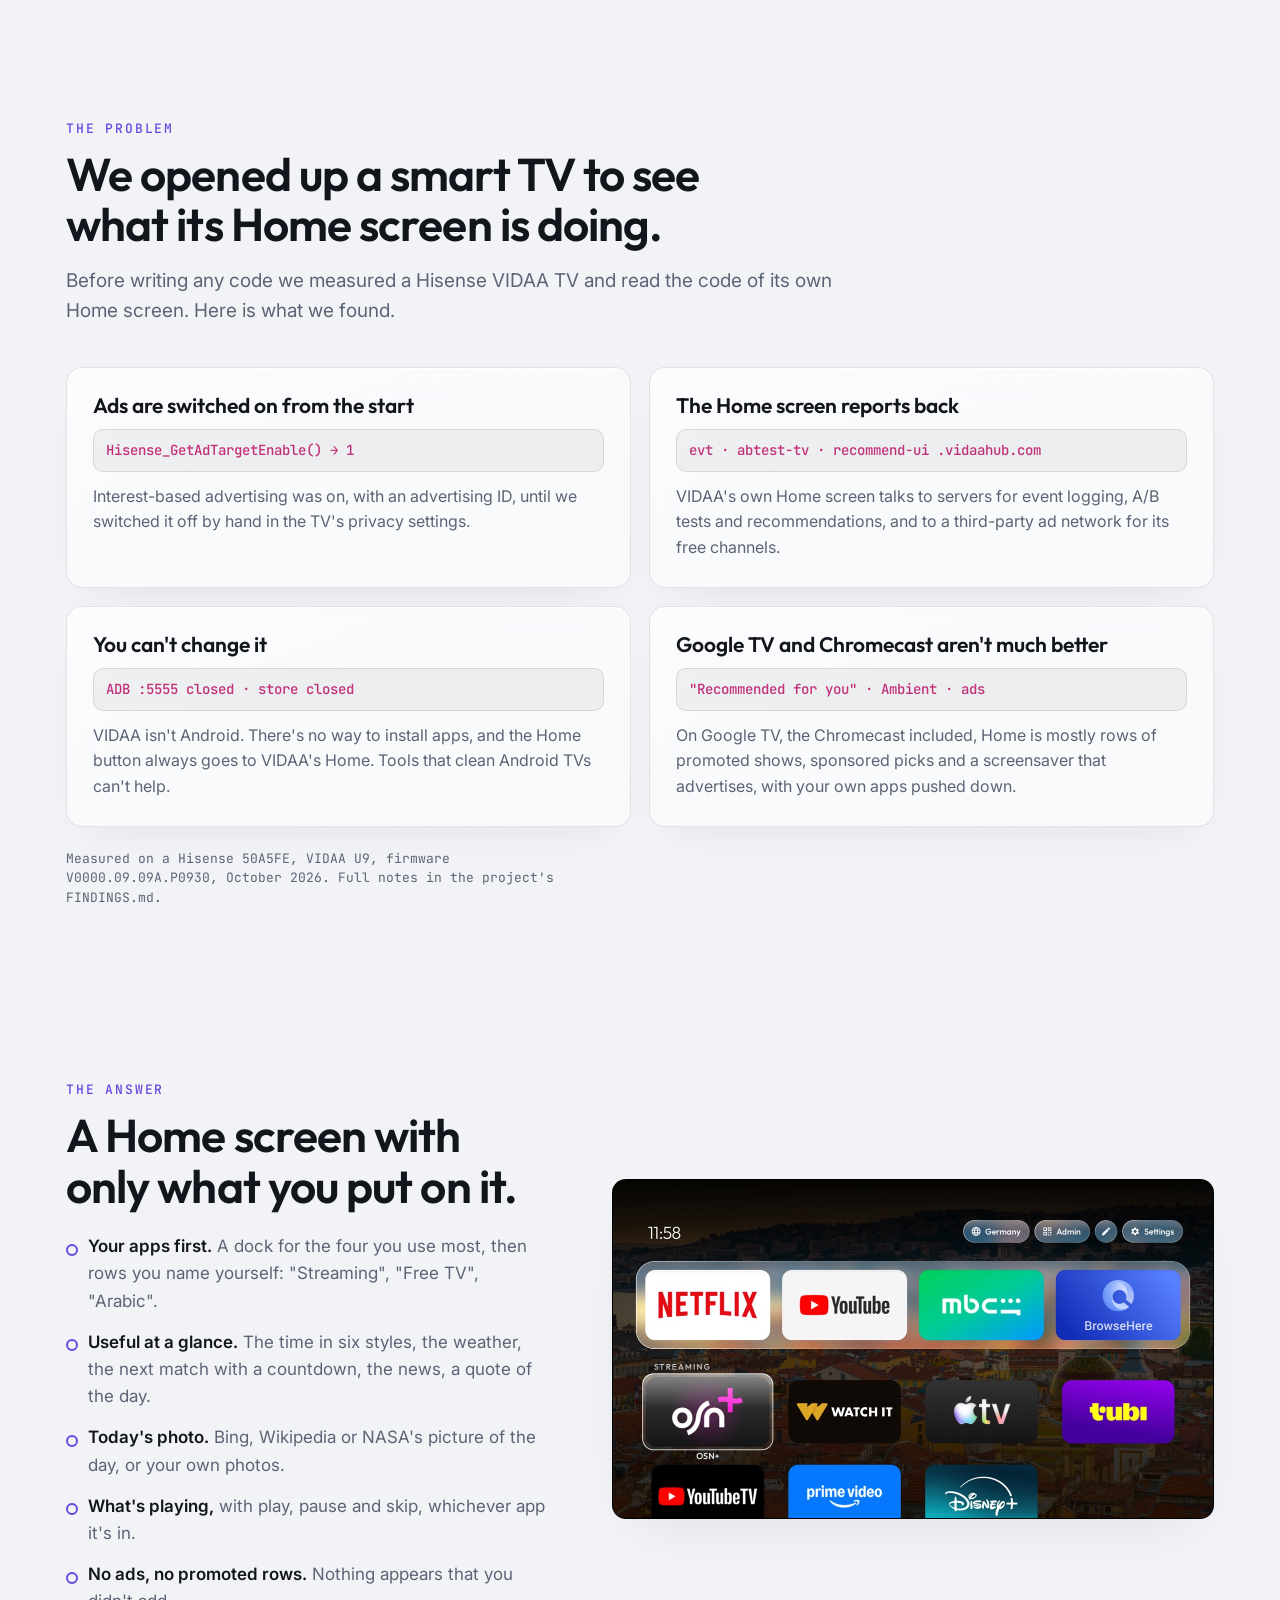
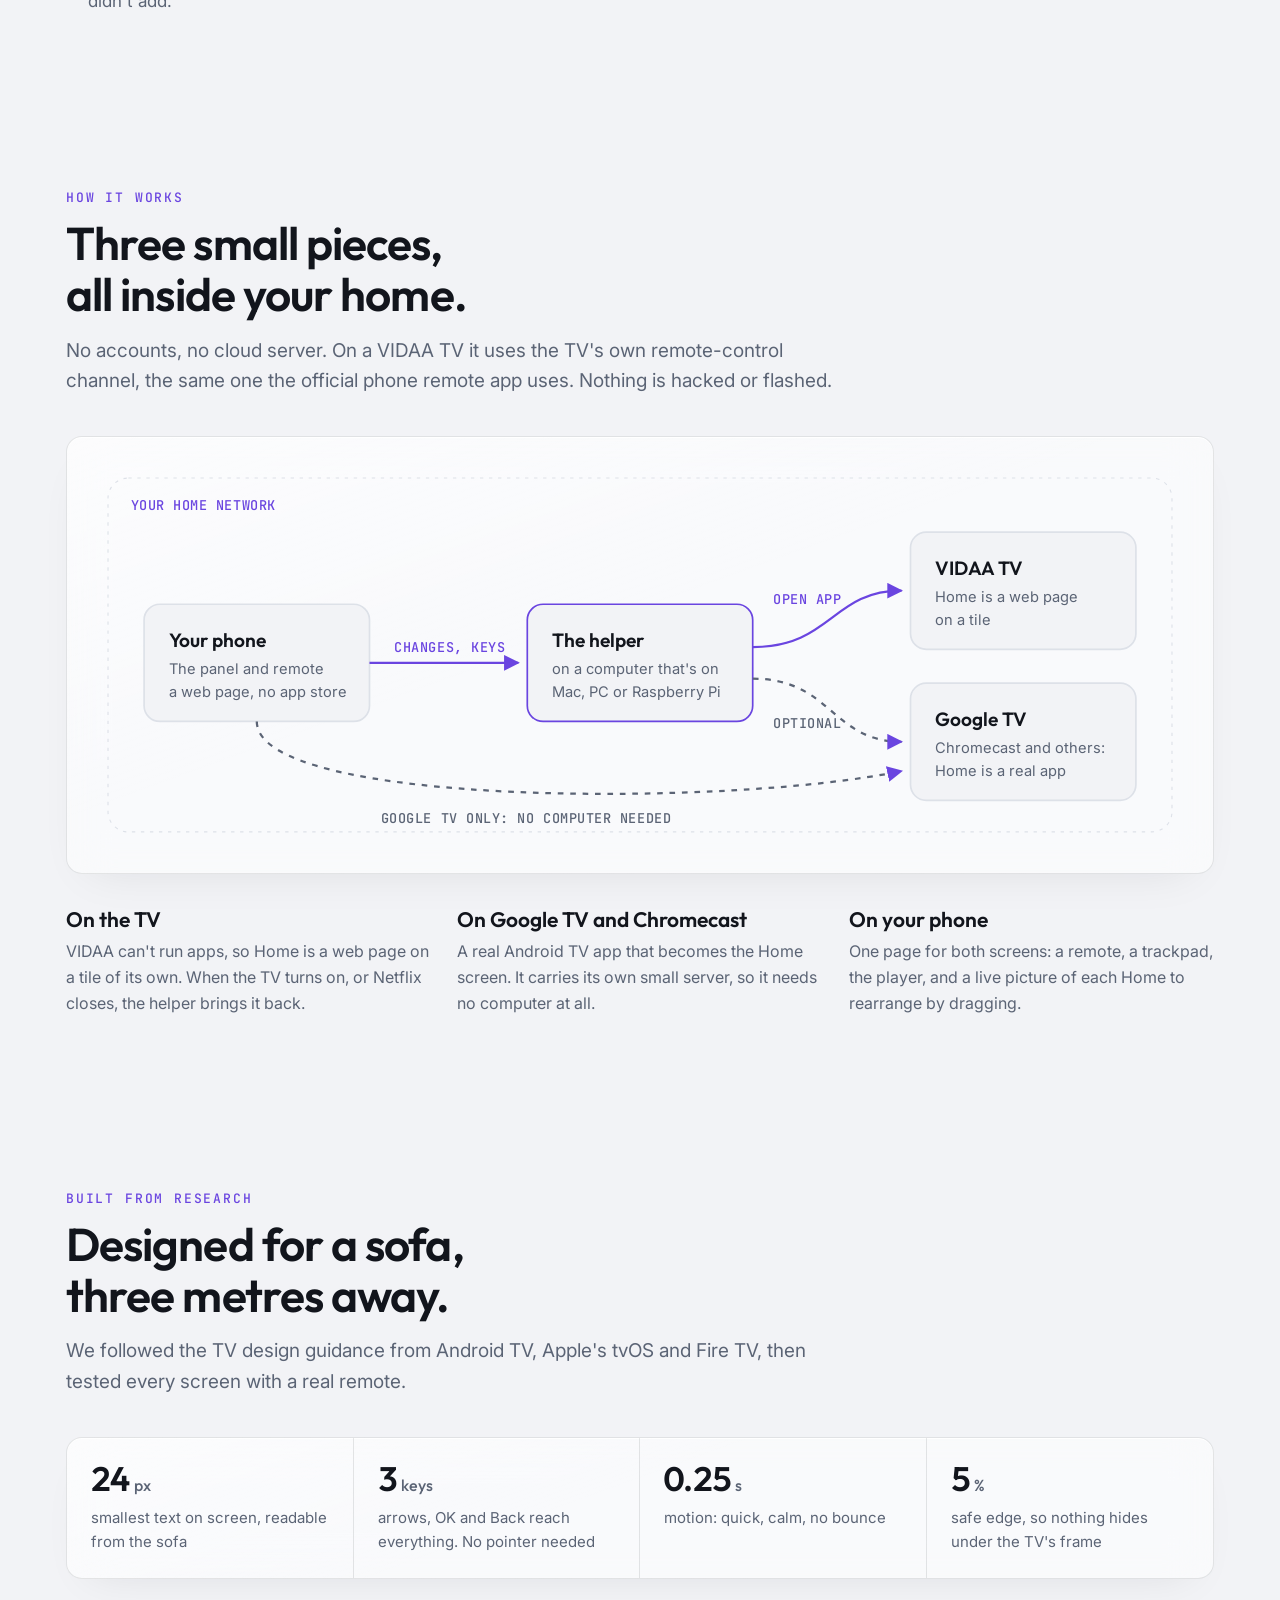
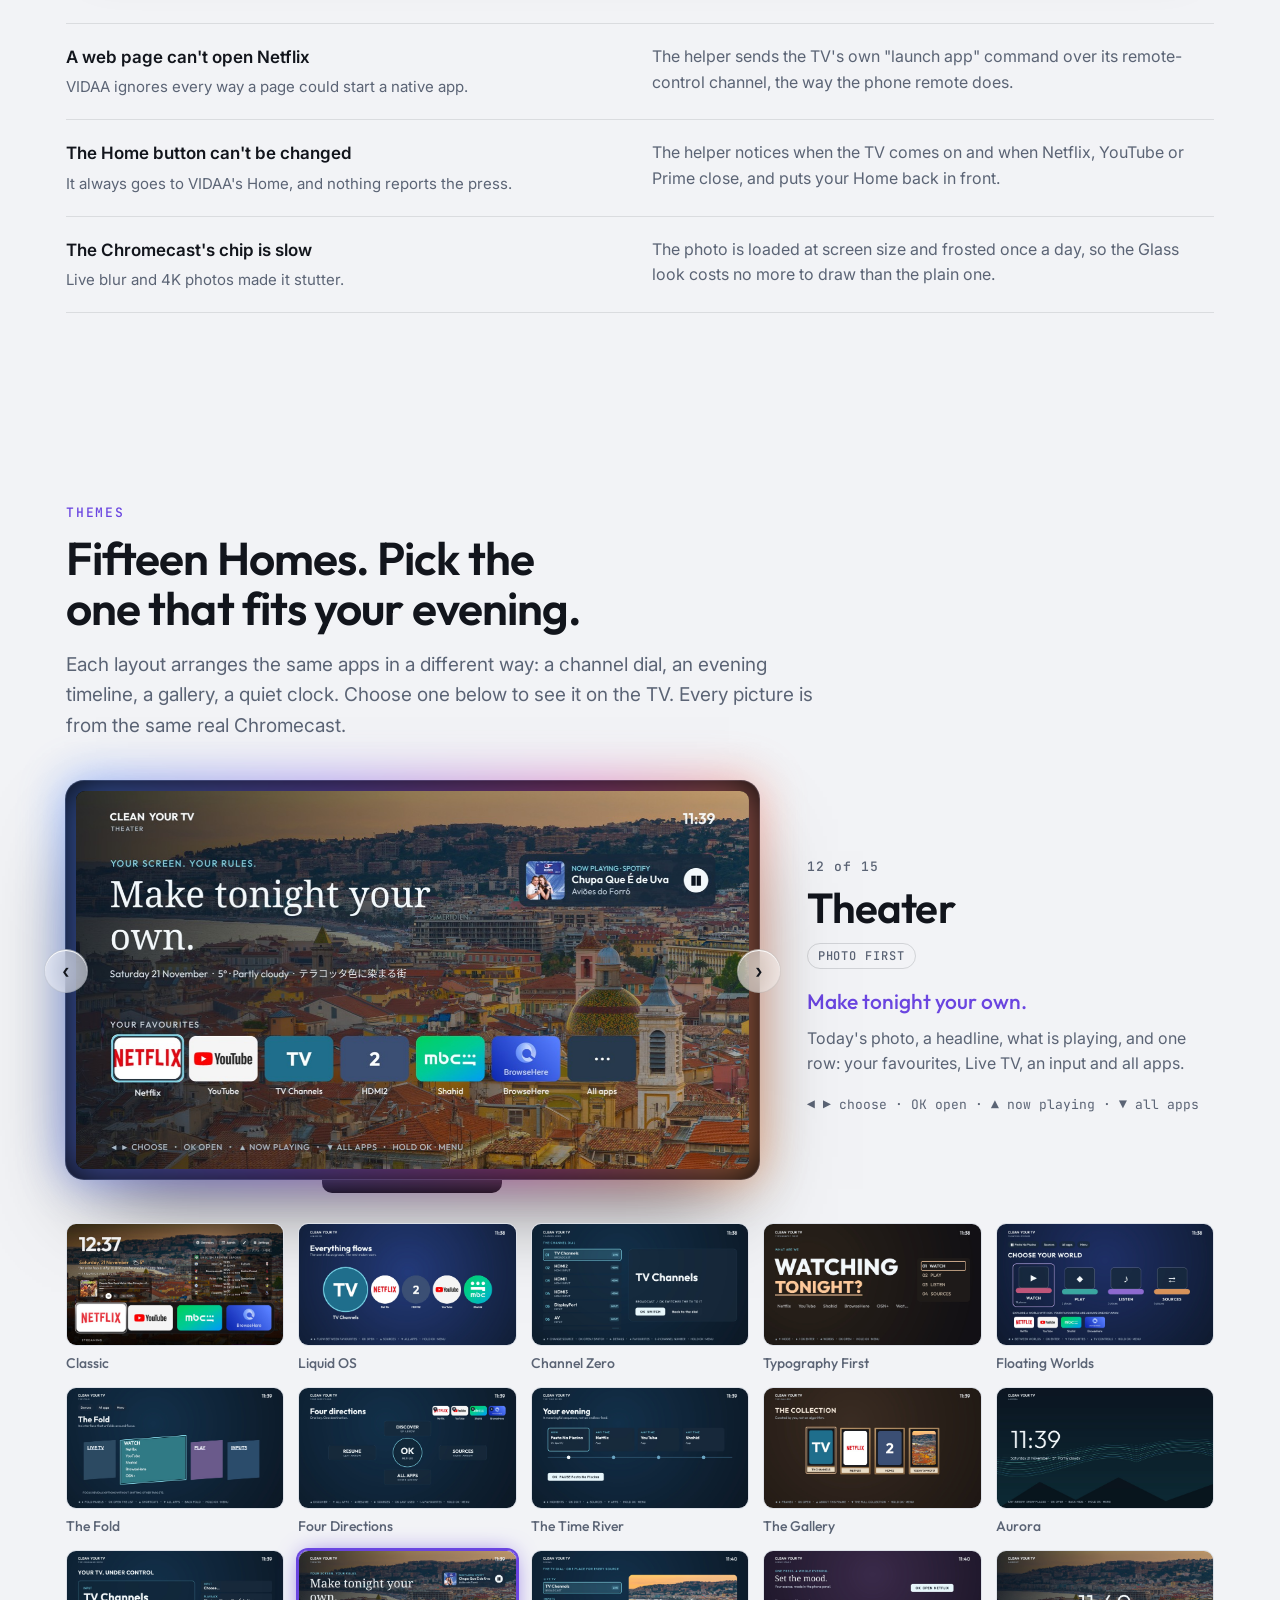
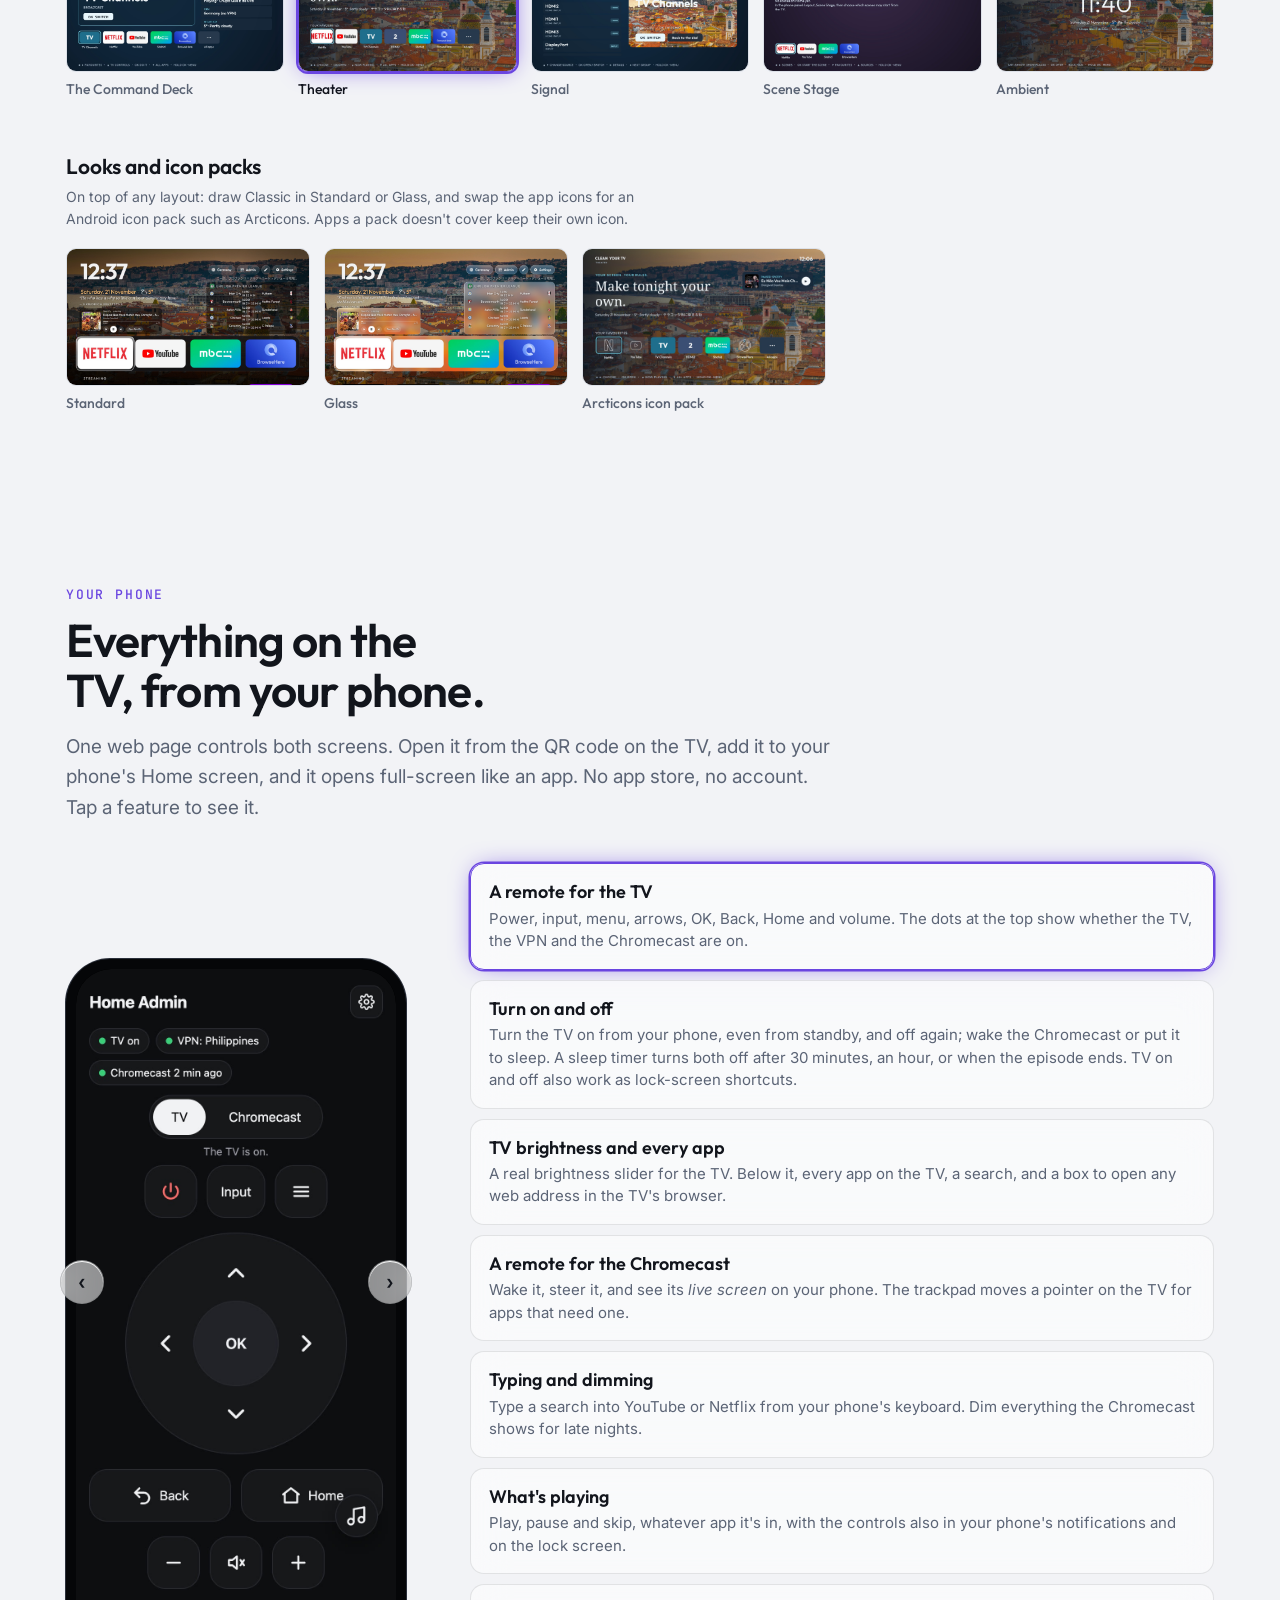
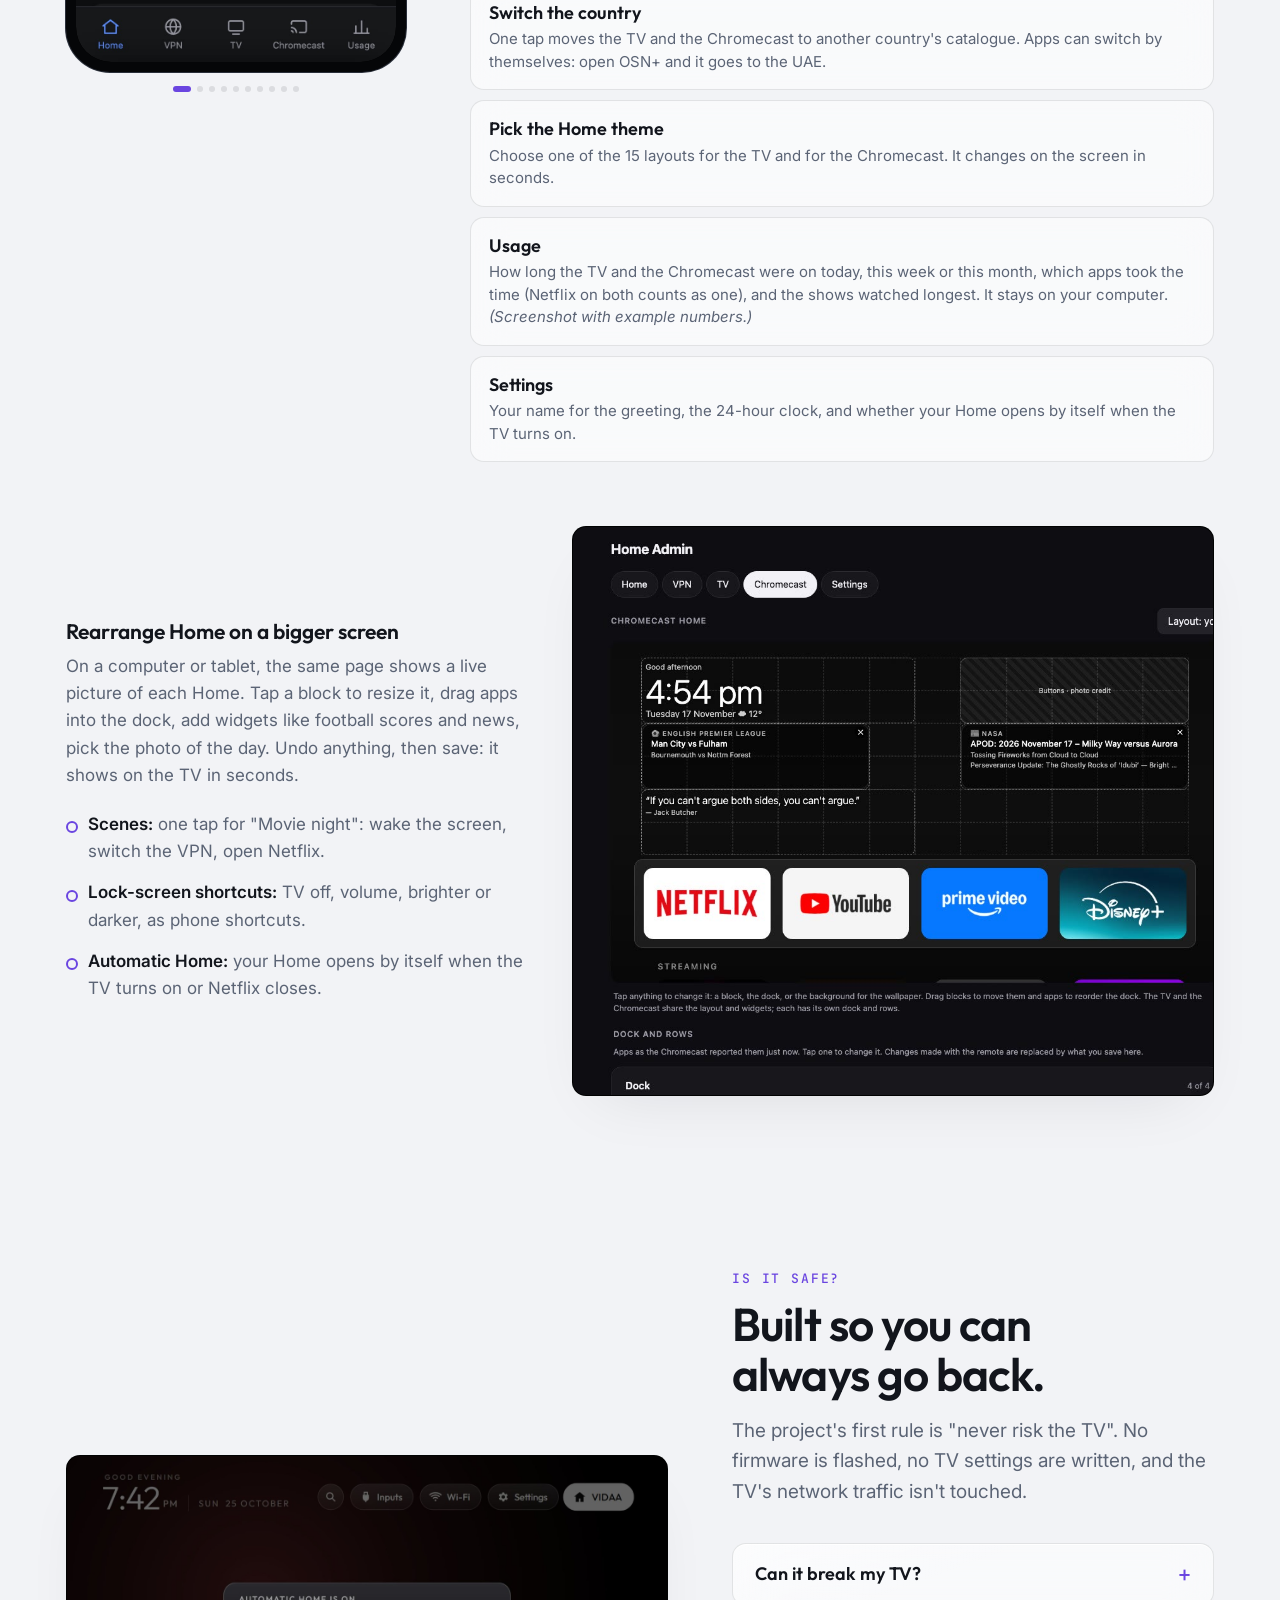
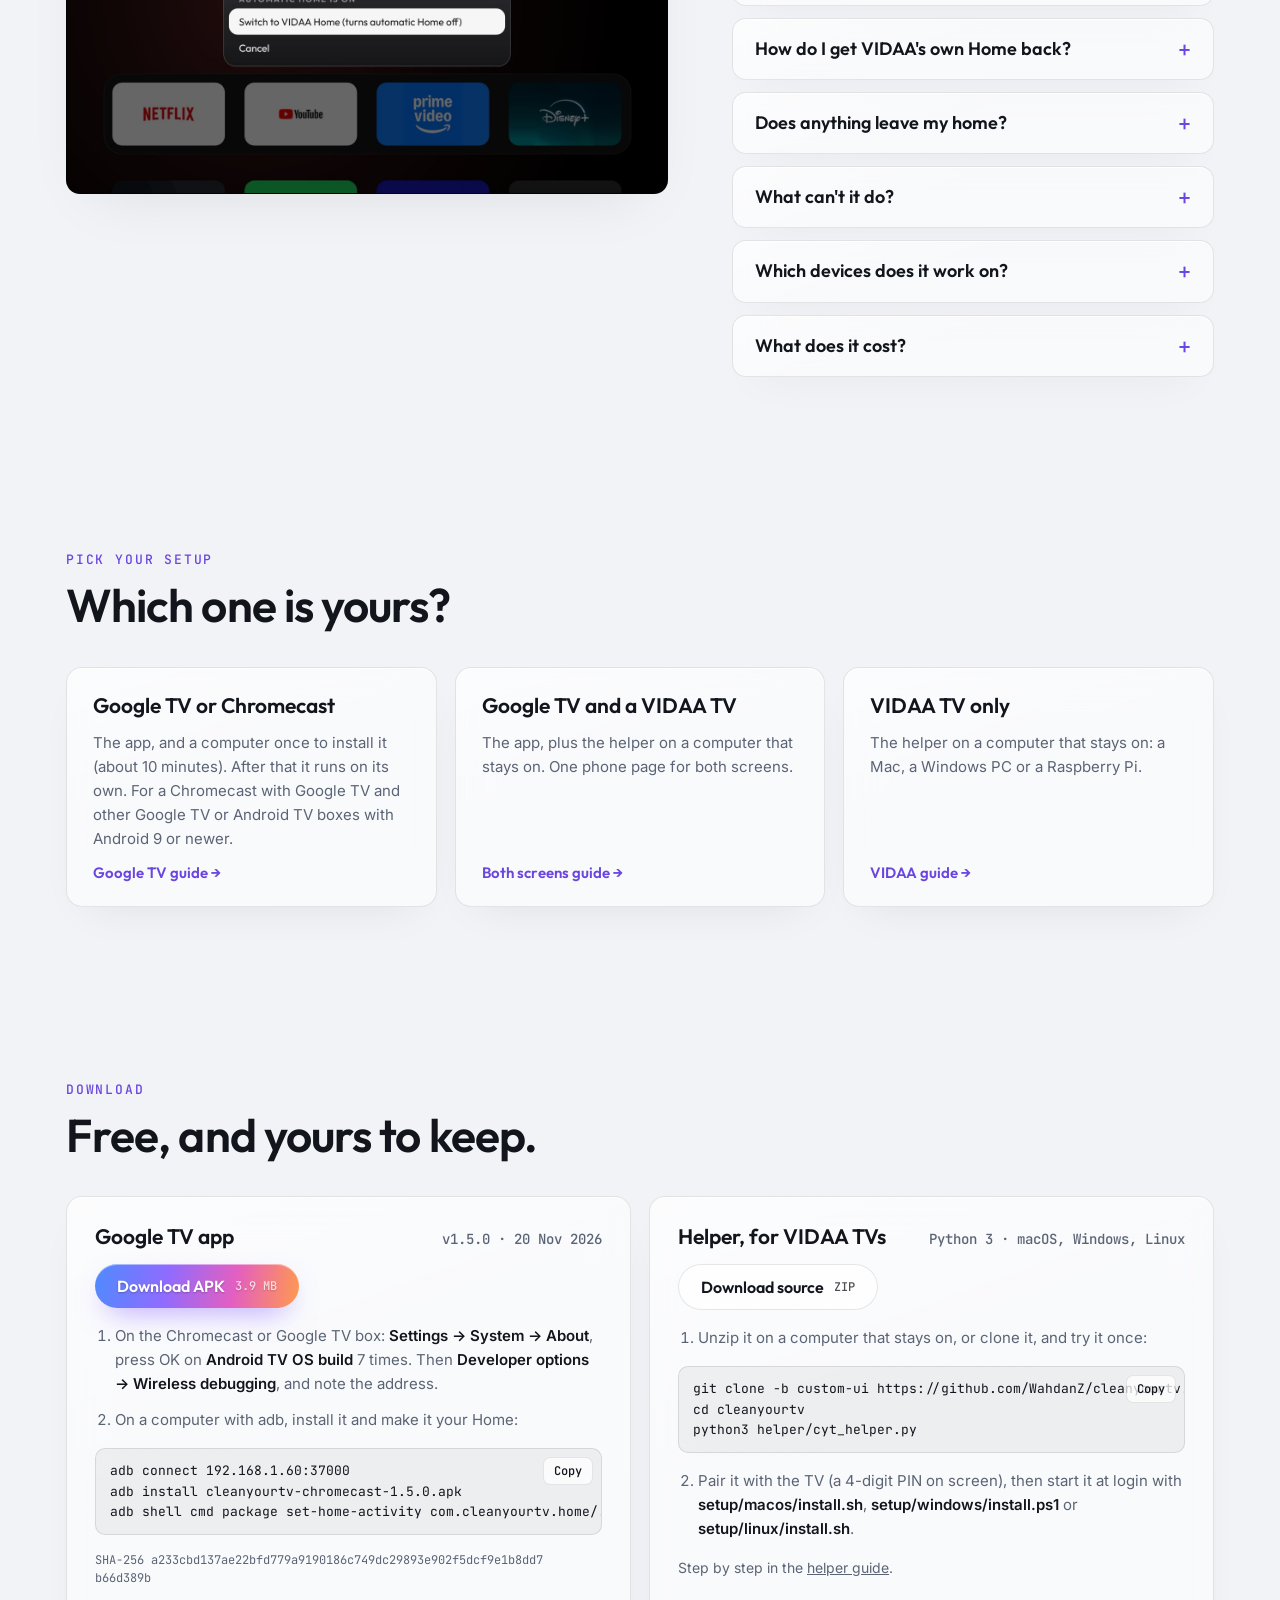
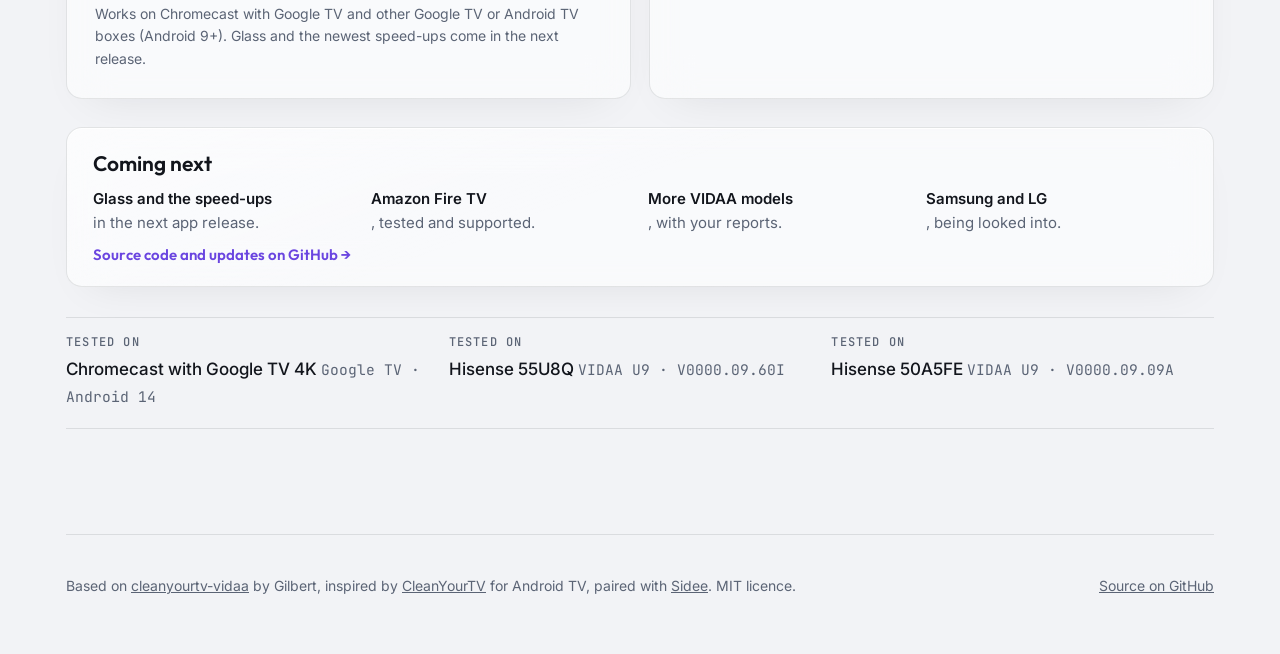
==== commit f101a42f: "Website: ‹ › at the same height (class clash with the Coming next box); clearer Look labels Co-Autho" ====
--- a/index.html
+++ b/index.html
@@ -260,8 +260,8 @@
   font: 400 28px/1 var(--display); color: var(--fg); cursor: pointer; border: 1px solid var(--rim, var(--line)); background: var(--pane, var(--panel));
   -webkit-backdrop-filter: blur(16px) saturate(160%); backdrop-filter: blur(16px) saturate(160%); box-shadow: inset 0 1px 0 var(--rim-top, transparent); z-index: 2; padding: 0 0 3px; }
 .snav:hover { border-color: var(--accent); }
-.tv.swipe .snav { top: 46%; } .tv.swipe .snav.prev { left: -22px; } .tv.swipe .snav.next { right: -22px; }
-.pframe.swipe .snav { top: 44%; } .pframe.swipe .snav.prev { left: -6px; } .pframe.swipe .snav.next { right: -6px; }
+.tv.swipe .snav { top: 46%; } .tv.swipe .snav-prev { left: -22px; } .tv.swipe .snav-next { right: -22px; }
+.pframe.swipe .snav { top: 44%; } .pframe.swipe .snav-prev { left: -6px; } .pframe.swipe .snav-next { right: -6px; }
 .pdots { display: flex; justify-content: center; gap: 6px; margin-top: 14px; }
 .pdots i { width: 6px; height: 6px; border-radius: 3px; background: var(--rim, var(--line)); transition: width .25s ease, background .25s ease; }
 .pdots i.on { width: 18px; background: var(--accent); }
@@ -272,8 +272,8 @@
 @media (hover: none) { .swipehint { display: block; } }
 @media (max-width: 900px) {
   .pcap { display: block; }
-  .tv.swipe .snav.prev { left: 4px; } .tv.swipe .snav.next { right: 4px; }
-  .tv.swipe .snav, .pframe.swipe .snav { width: 38px; height: 38px; font-size: 24px; }
+  .tv.swipe .snav-prev { left: 4px; } .tv.swipe .snav-next { right: 4px; }
+  .tv.swipe .snav, .pframe.swipe .snav { width: 36px; height: 36px; font-size: 22px; opacity: .85; }
 }
 
 /* ---------- Glass UI: the app's Glass look, for the page itself ----------
@@ -542,8 +542,8 @@
       <figure class="tv swipe" style="margin:0" id="thSwipe">
         <div class="bezel"><div class="screen"><img id="thShot" src="img/l/theater.jpg" alt="The Theater layout" draggable="false"></div></div>
         <div class="stand"></div>
-        <button type="button" class="snav prev" id="thPrev" aria-label="Previous theme">‹</button>
-        <button type="button" class="snav next" id="thNext" aria-label="Next theme">›</button>
+        <button type="button" class="snav snav-prev" id="thPrev" aria-label="Previous theme">‹</button>
+        <button type="button" class="snav snav-next" id="thNext" aria-label="Next theme">›</button>
         <p class="swipehint">Swipe the TV to see the next theme</p>
       </figure>
       <div class="thinfo" aria-live="polite">
@@ -571,8 +571,8 @@
     <div class="ptour">
       <figure class="pframe swipe" style="margin:0" id="ptSwipe">
         <div class="phone big"><div class="pscreen"><img id="ptShot" src="img/p/remote.jpg" alt="The phone remote for the TV: power, input, menu, arrows, OK, back, home and volume" draggable="false"></div></div>
-        <button type="button" class="snav prev" id="ptPrev" aria-label="Previous feature">‹</button>
-        <button type="button" class="snav next" id="ptNext" aria-label="Next feature">›</button>
+        <button type="button" class="snav snav-prev" id="ptPrev" aria-label="Previous feature">‹</button>
+        <button type="button" class="snav snav-next" id="ptNext" aria-label="Next feature">›</button>
         <div class="pdots" id="ptDots" aria-hidden="true"></div>
         <figcaption class="pcap" id="ptCap" aria-live="polite"><b>A remote for the TV</b><span>Power, input, menu, arrows, OK, Back, Home and volume.</span></figcaption>
         <p class="swipehint">Swipe the phone to see the next feature</p>
@@ -782,9 +782,9 @@
     if (l[0] === 'theater') b.setAttribute('aria-pressed', 'true');
     b.addEventListener('click', function () { pick(b, src, 'The ' + l[1] + ' layout', [(n + 1) + ' of 15', l[1], l[2], l[3], l[4], l[5]]); });
   });
-  K.forEach(function (k) {
+  K.forEach(function (k, n) {
     var b = thumb(looks, k[0], k[1]);
-    b.addEventListener('click', function () { pick(b, k[0], k[2], ['Look', k[1], k[1] === 'Arcticons icon pack' ? 'Icon pack' : 'Look', k[1] === 'Glass' ? 'Frosted glass over the photo.' : k[1] === 'Standard' ? 'Calm and dark.' : 'Any Android icon pack.', k[2], 'Panel: tap the photo, then Look · Remote: Edit Home, then Look']); });
+    b.addEventListener('click', function () { pick(b, k[0], k[2], ['Look ' + (n + 1) + ' of ' + K.length, k[1], k[1] === 'Arcticons icon pack' ? 'Android icon pack' : 'Classic Home', k[1] === 'Glass' ? 'Frosted glass over the photo.' : k[1] === 'Standard' ? 'Calm and dark.' : 'Any Android icon pack.', k[2], 'Panel: tap the photo, then Look · Remote: Edit Home, then Look']); });
   });
 
   // "What TV do you have?": the page shows what fits it, and remembers the answer on this device.
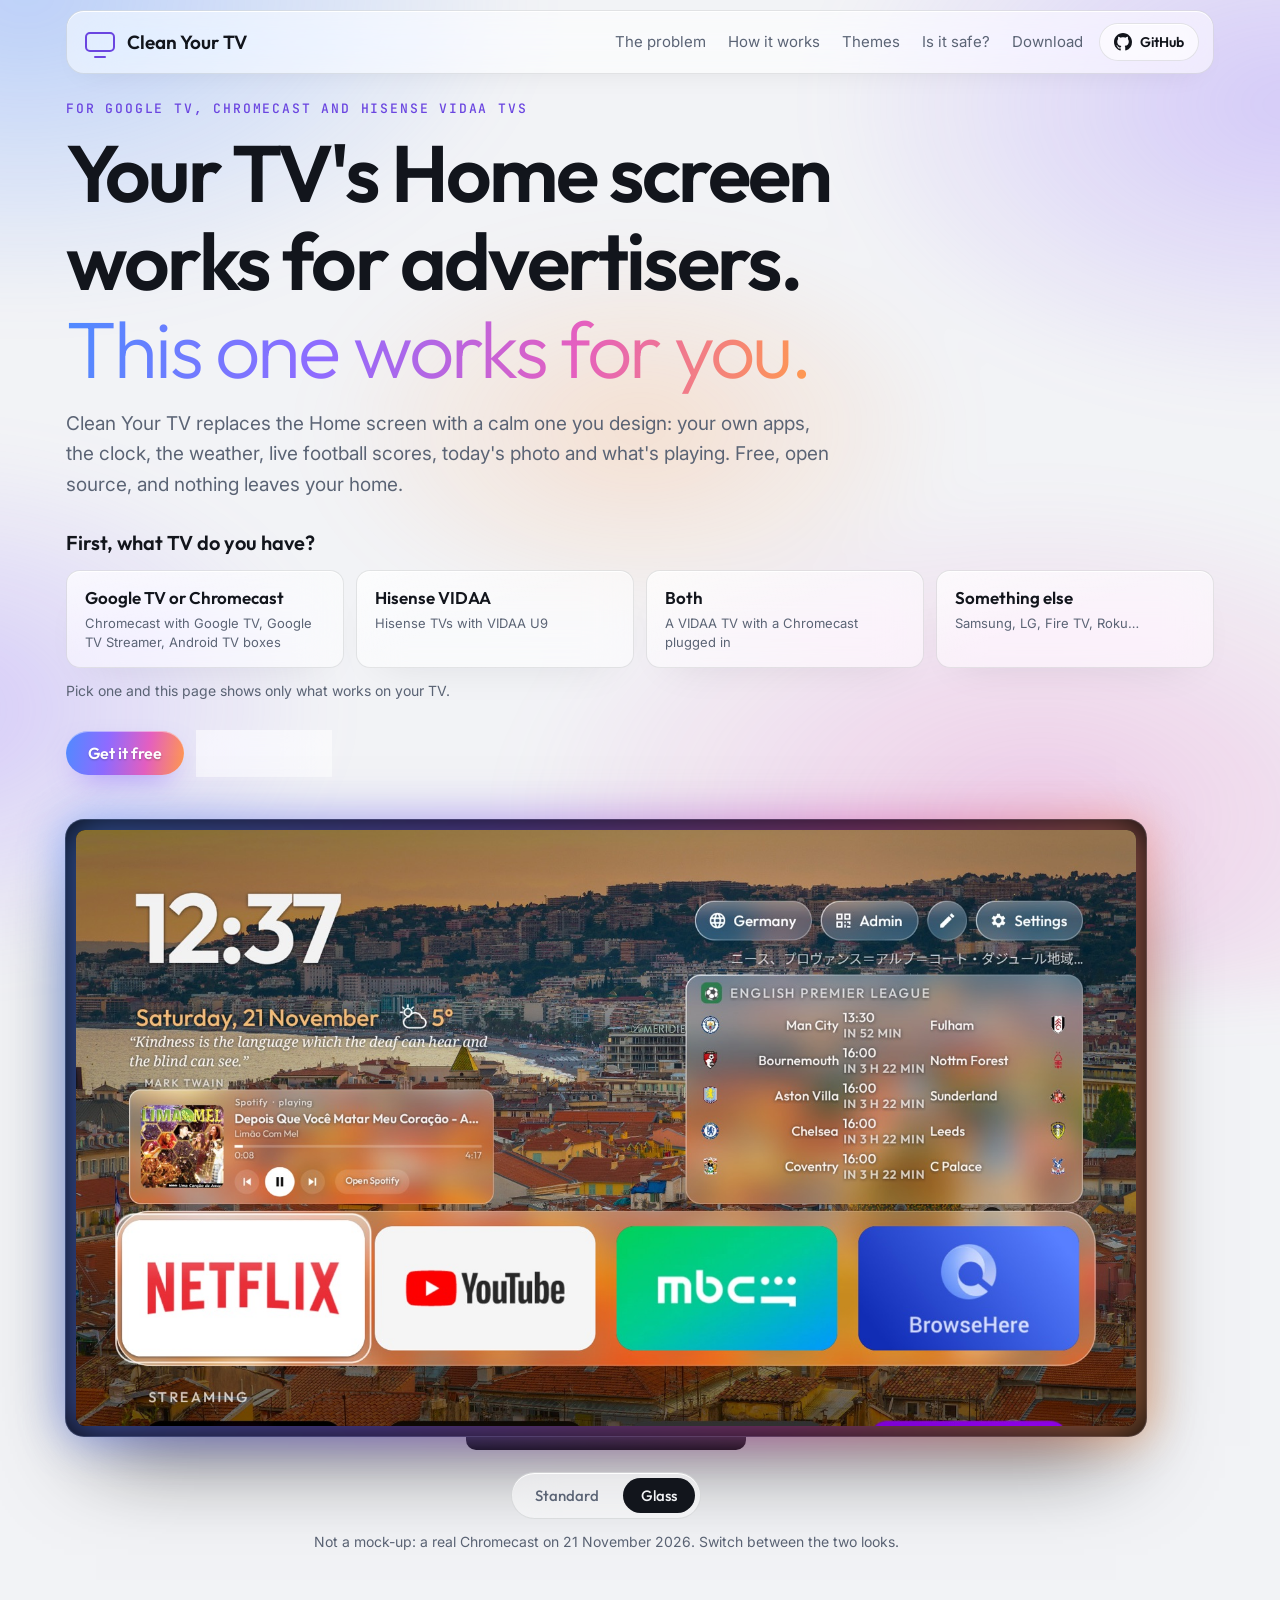
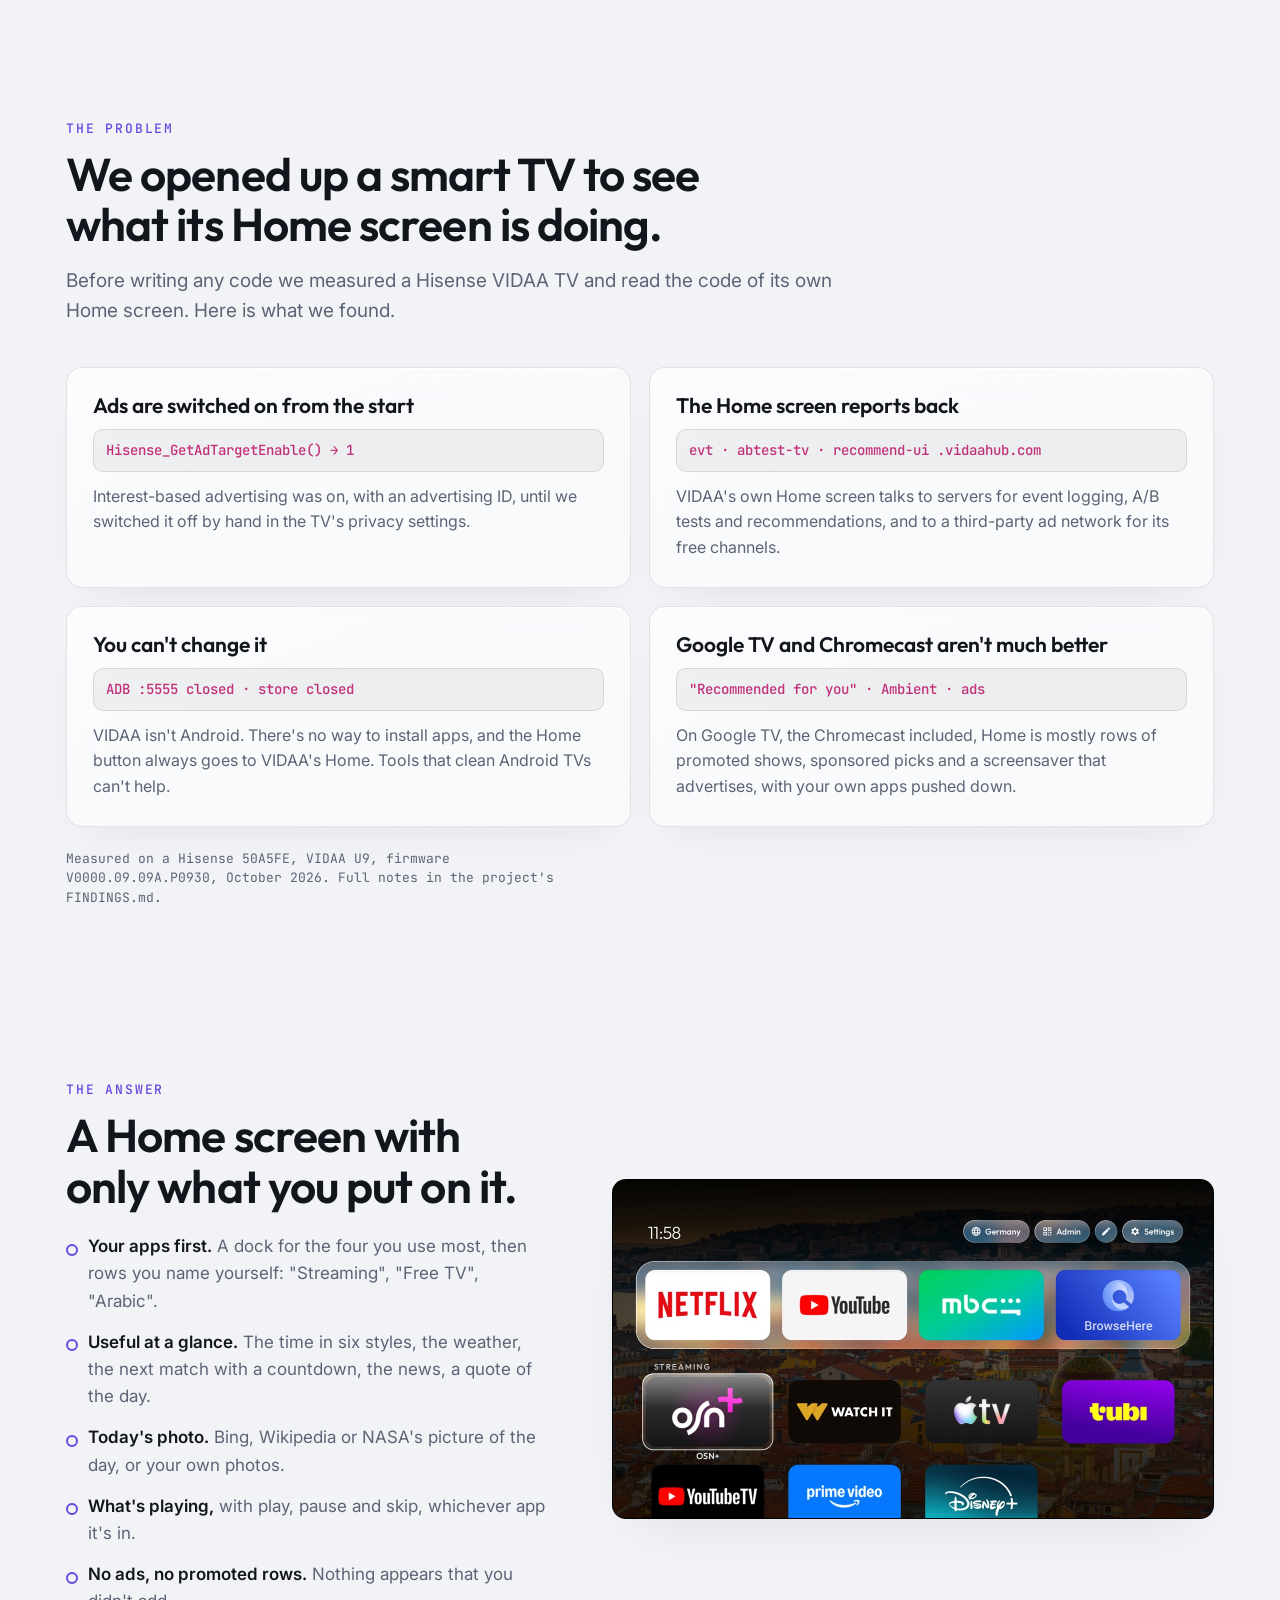
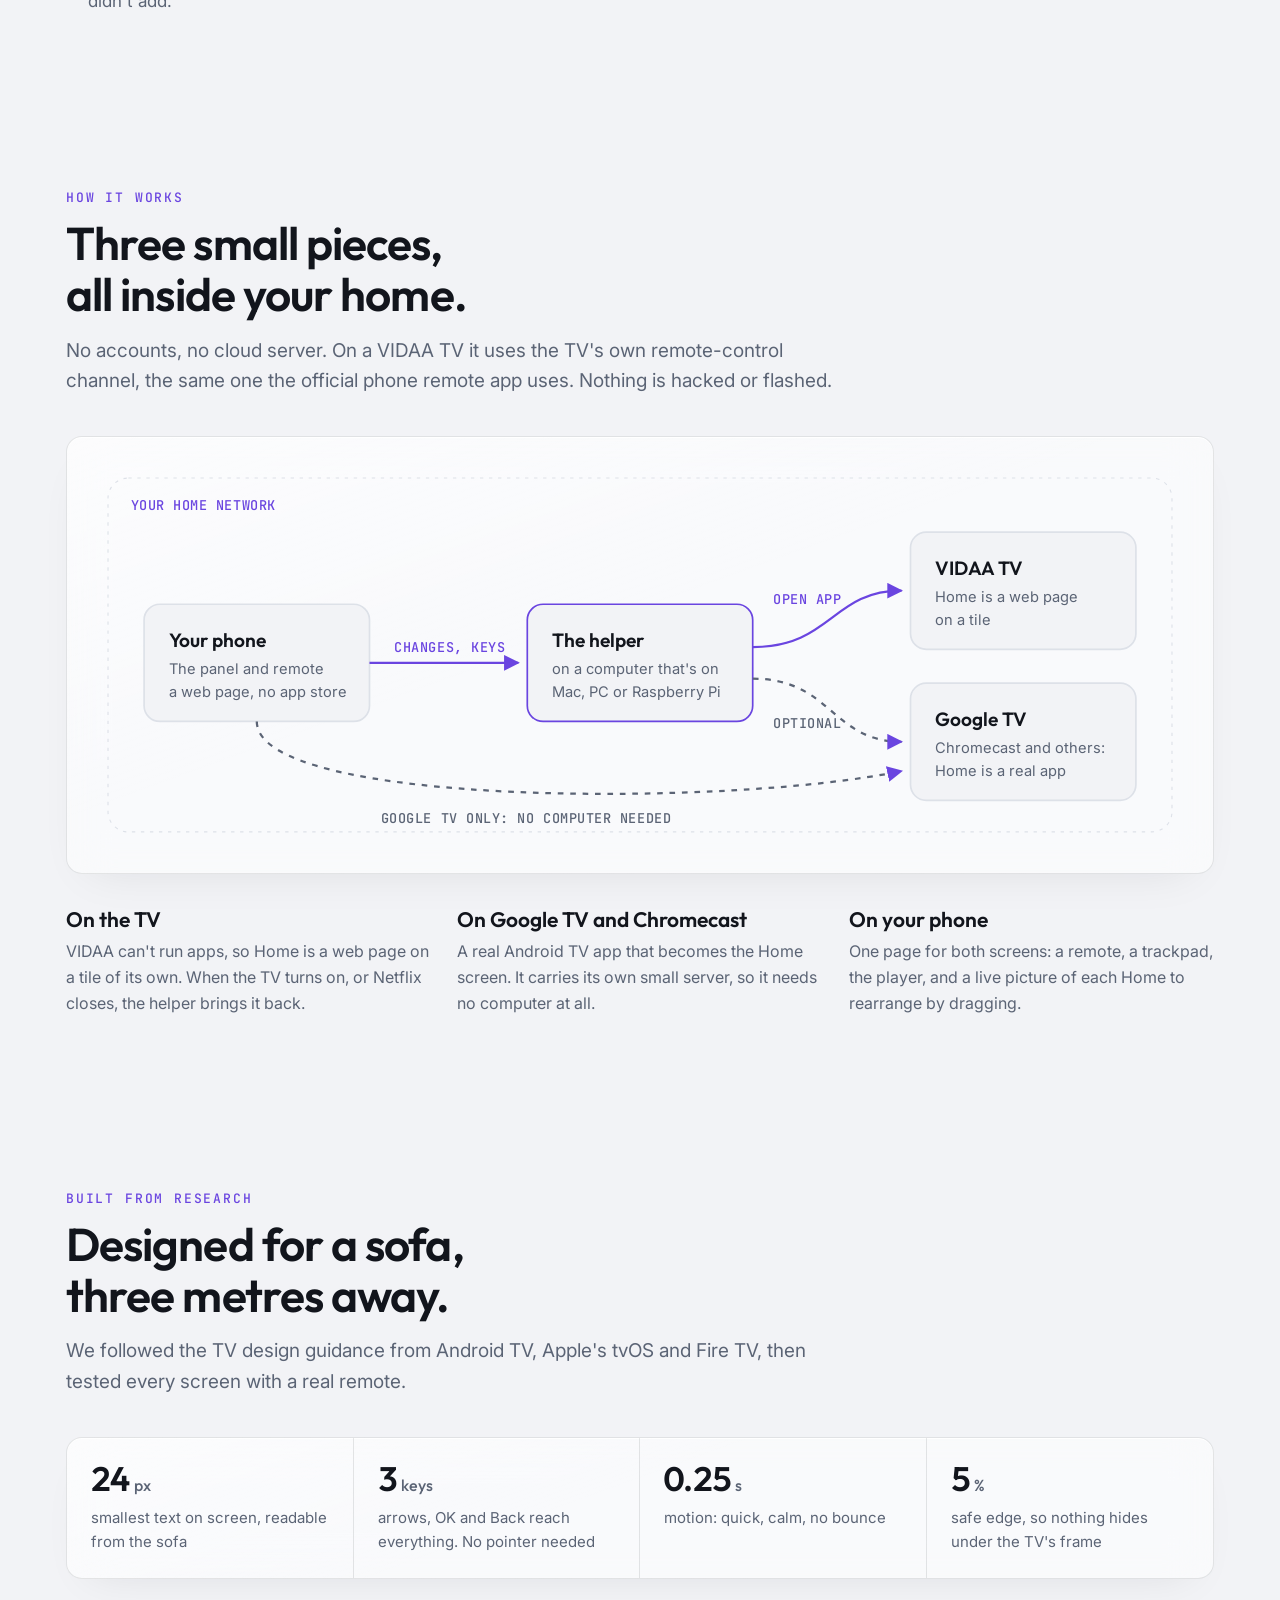
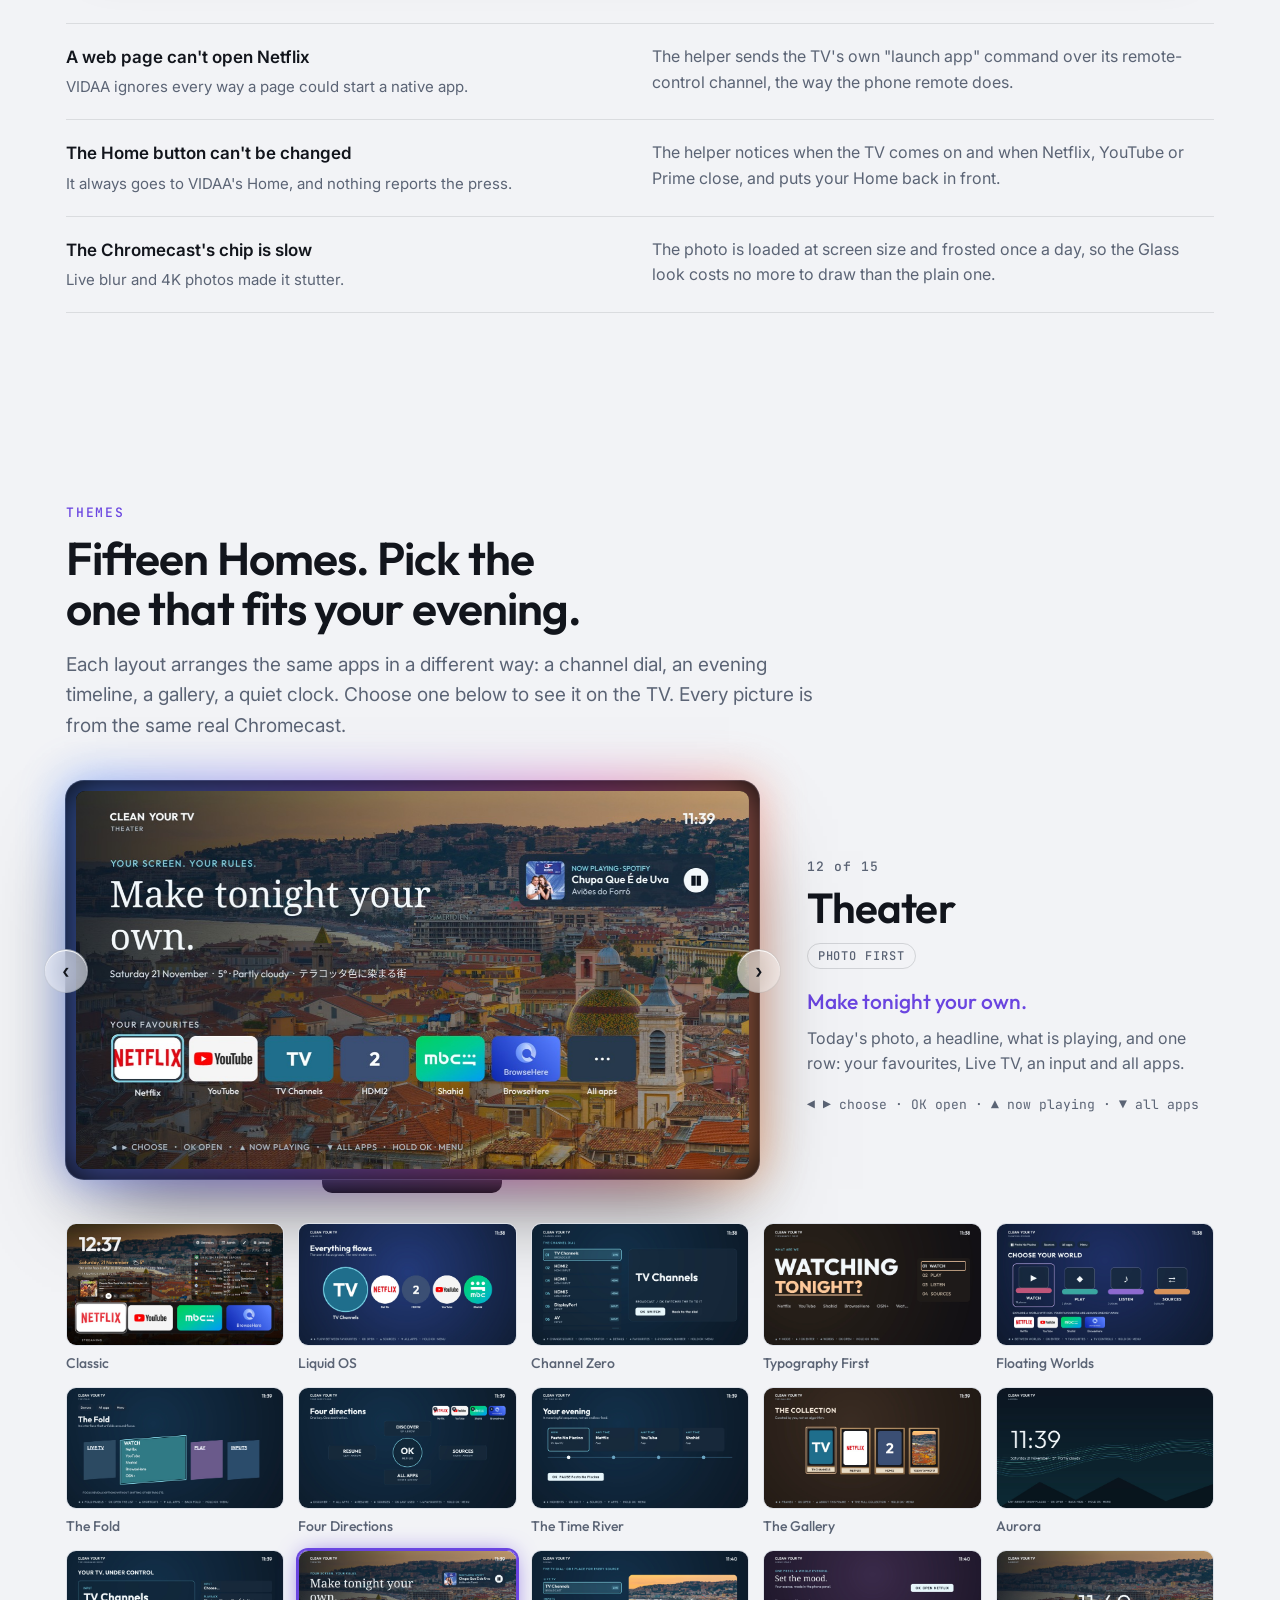
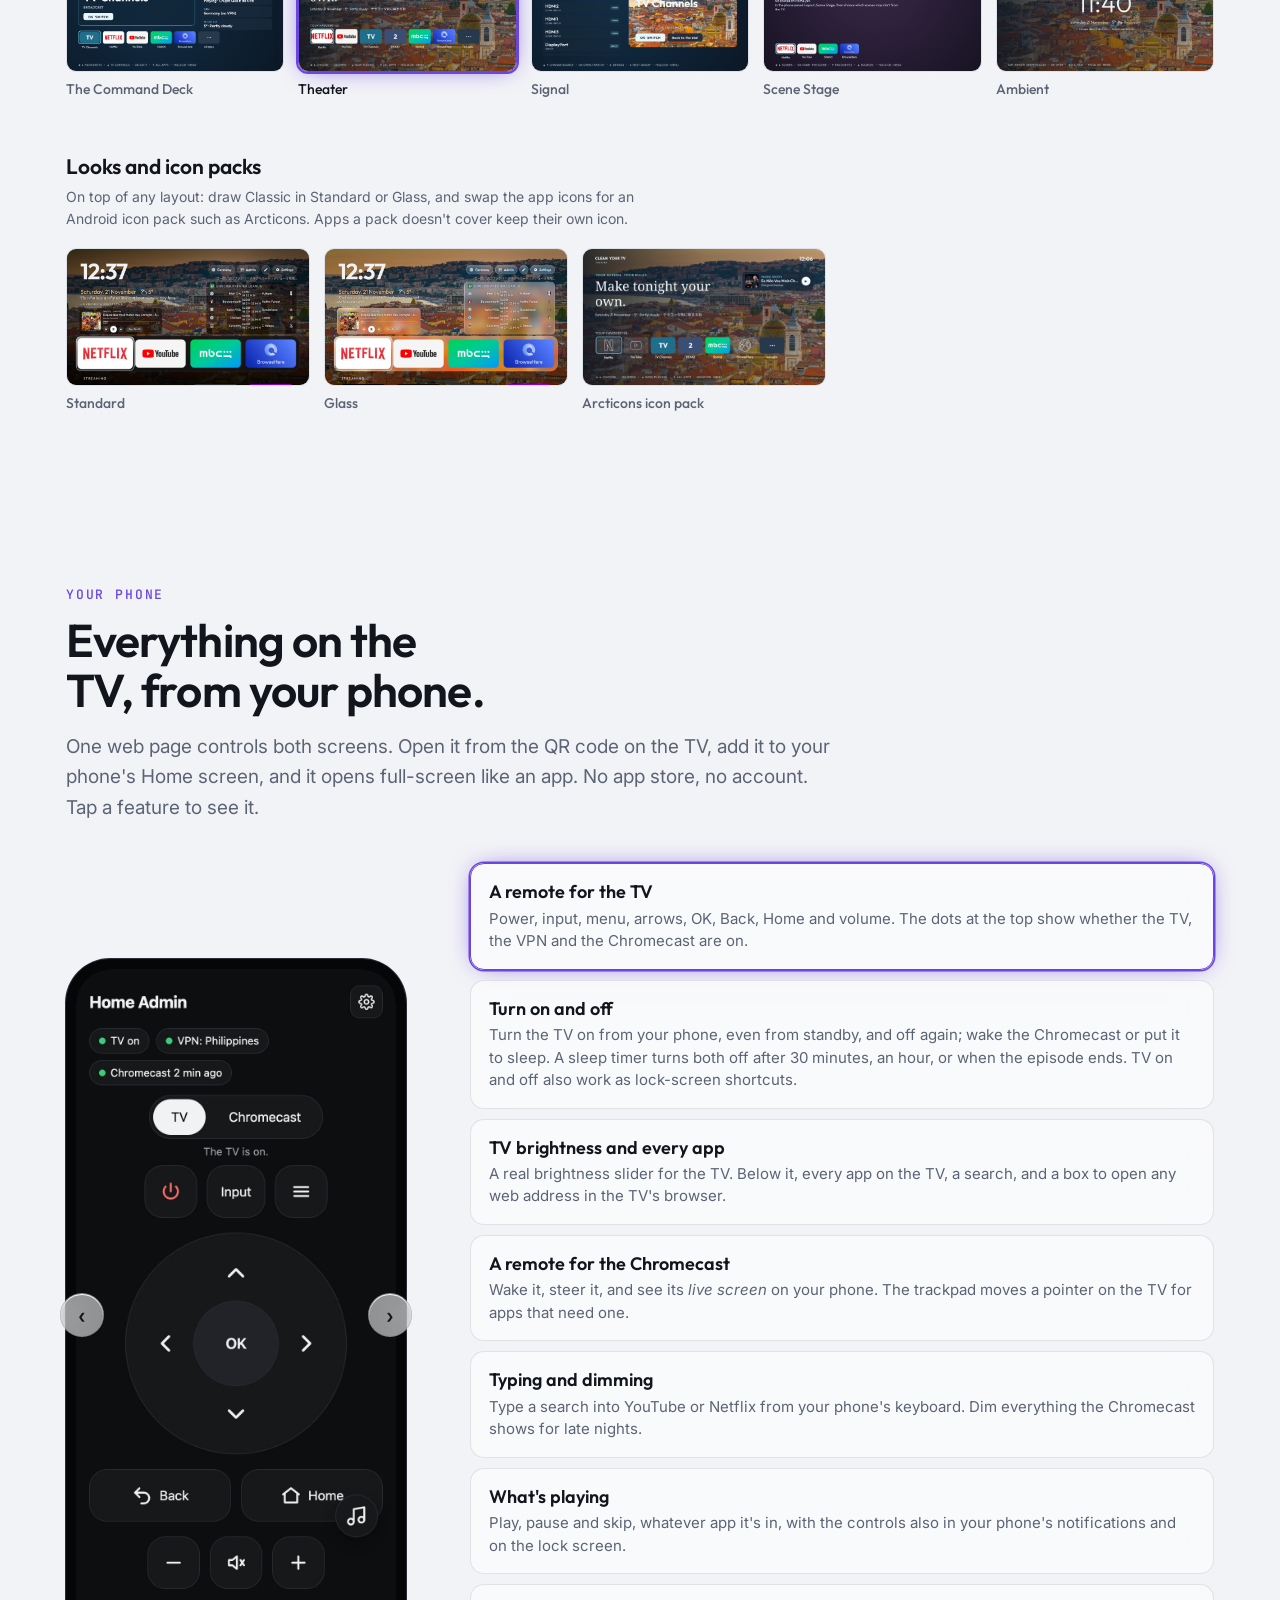
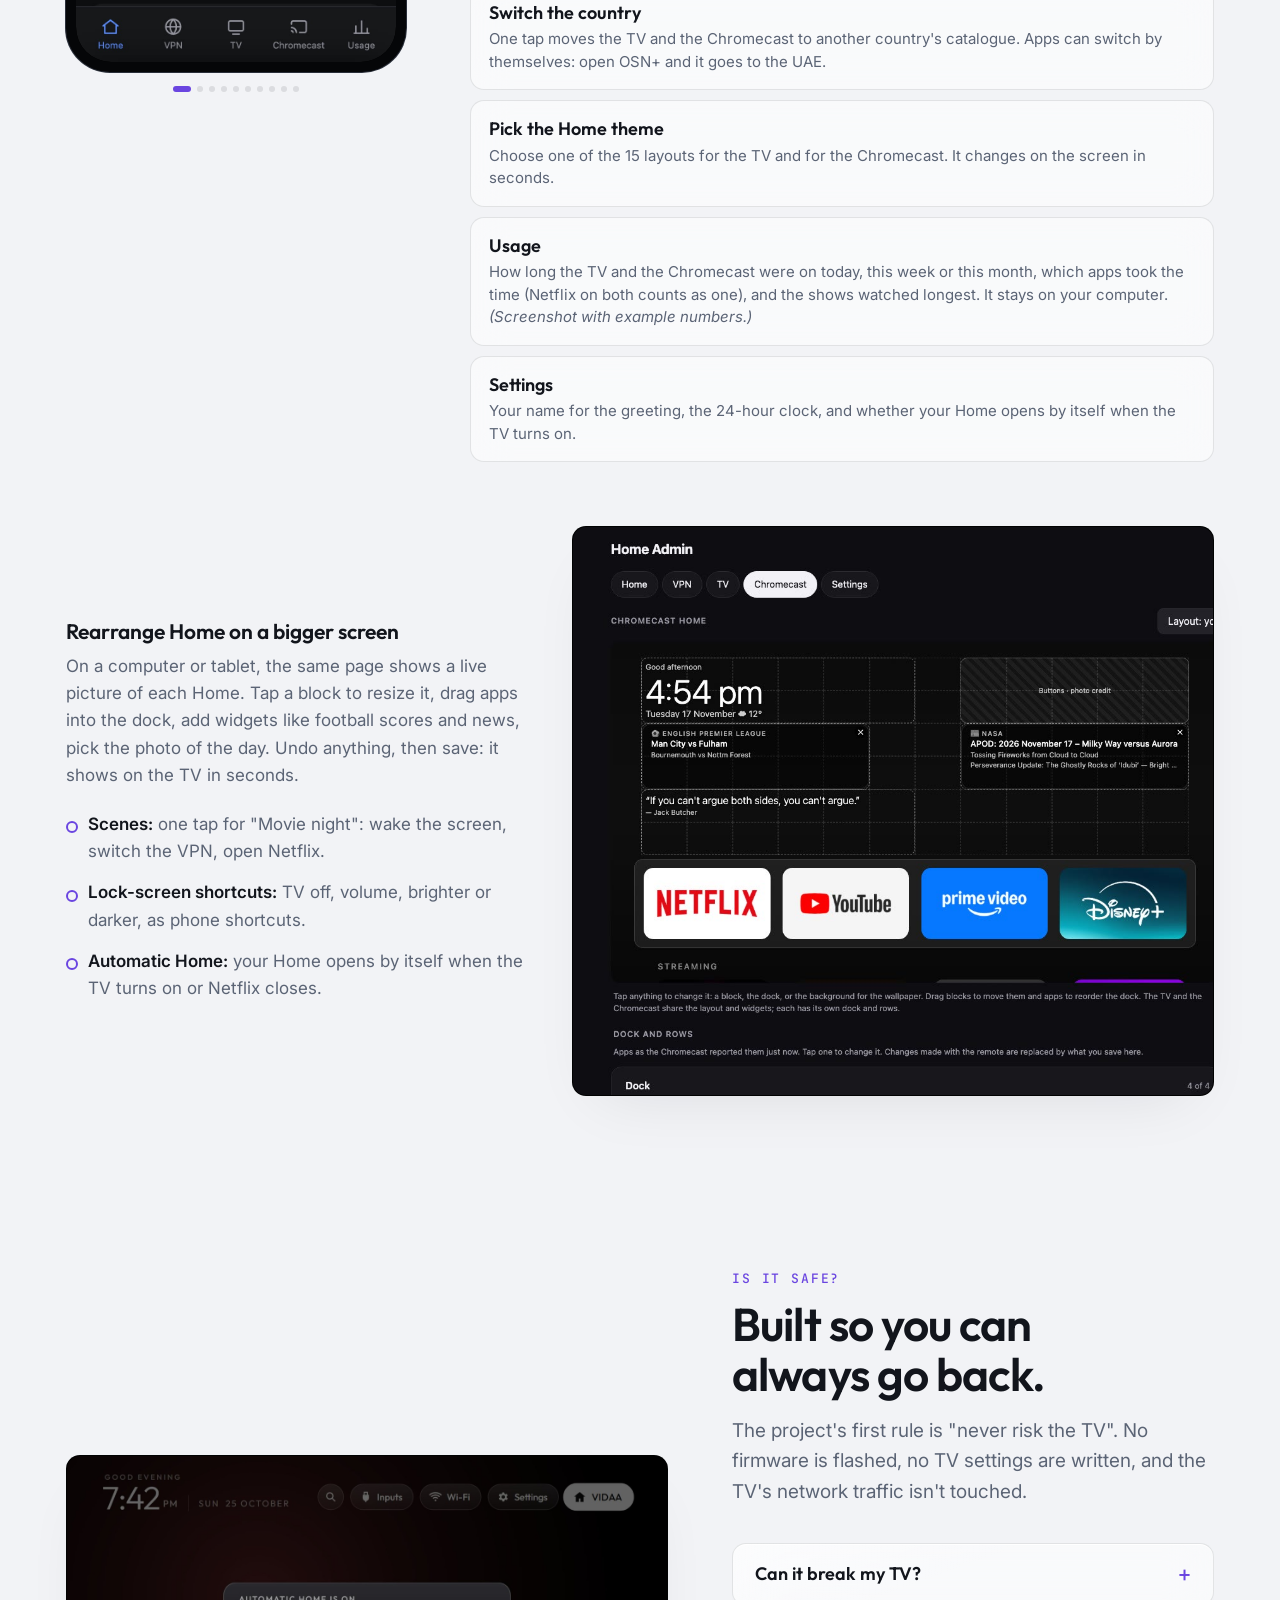
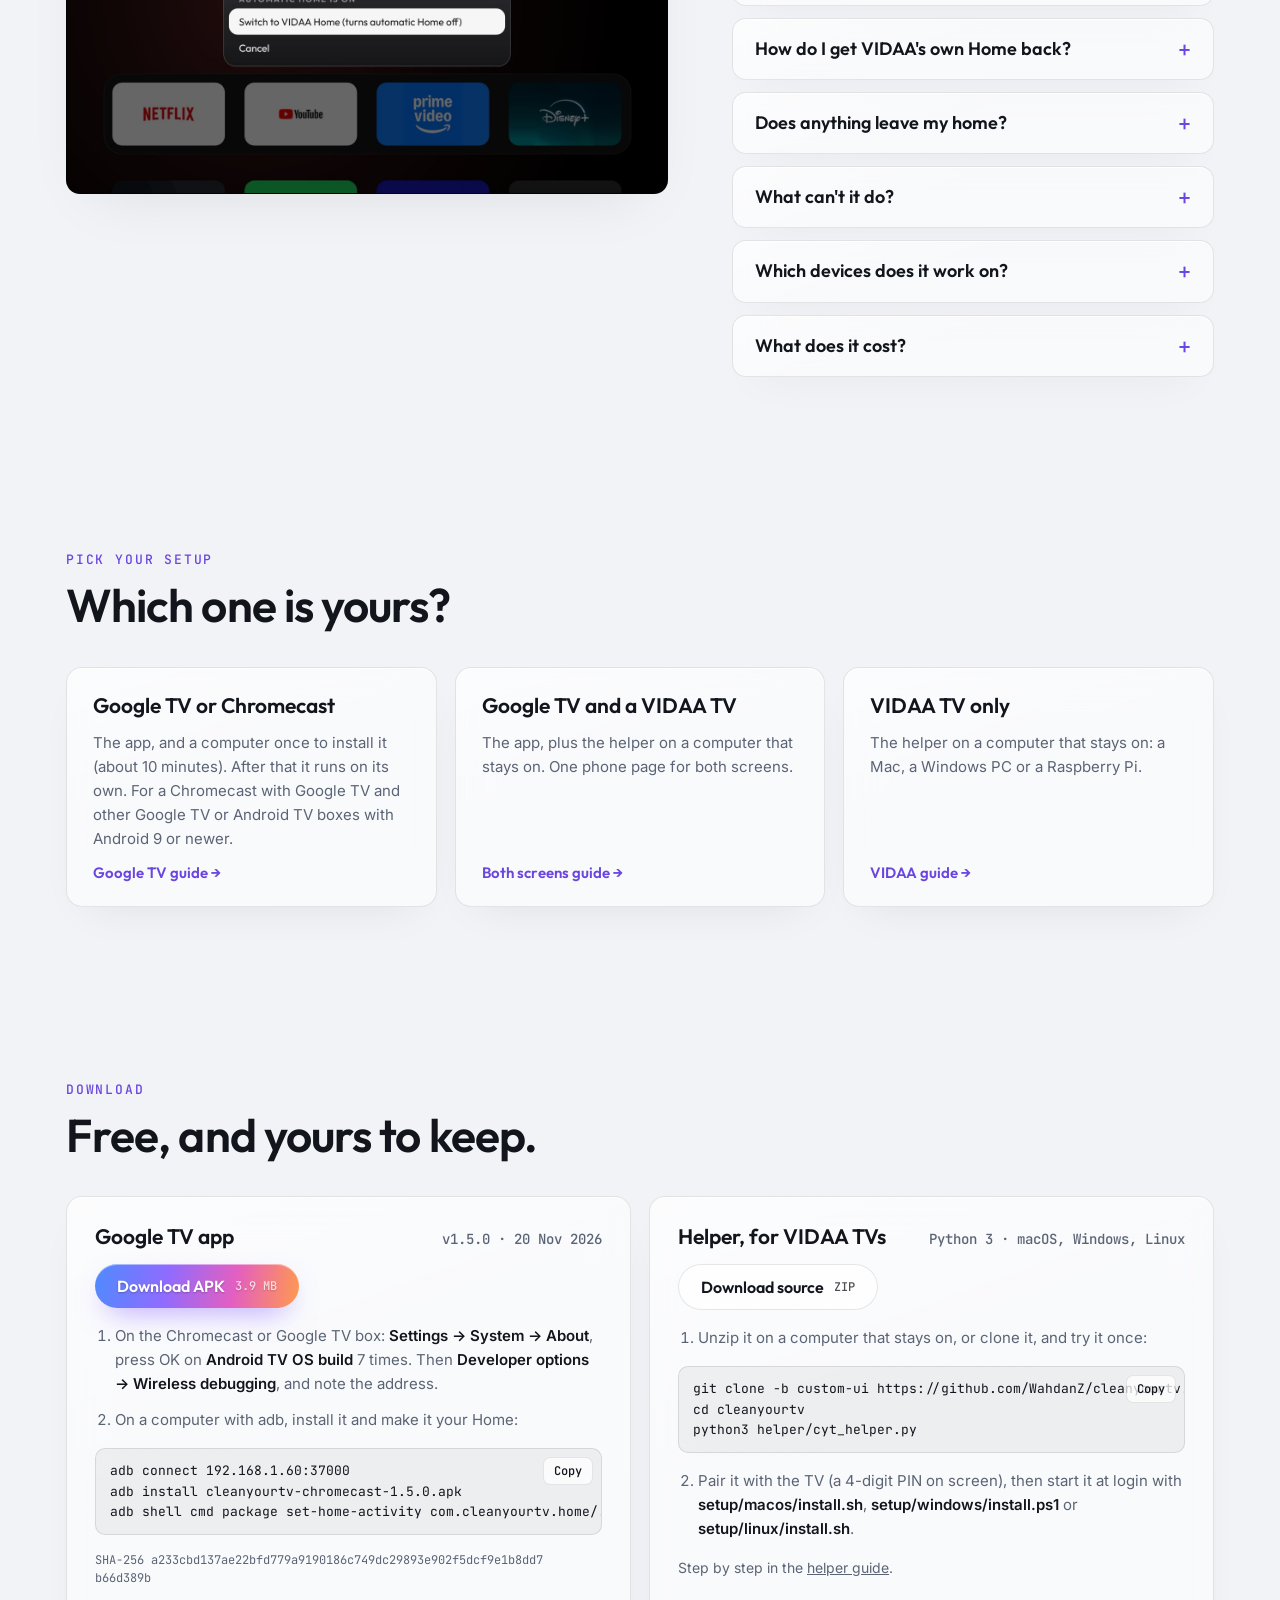
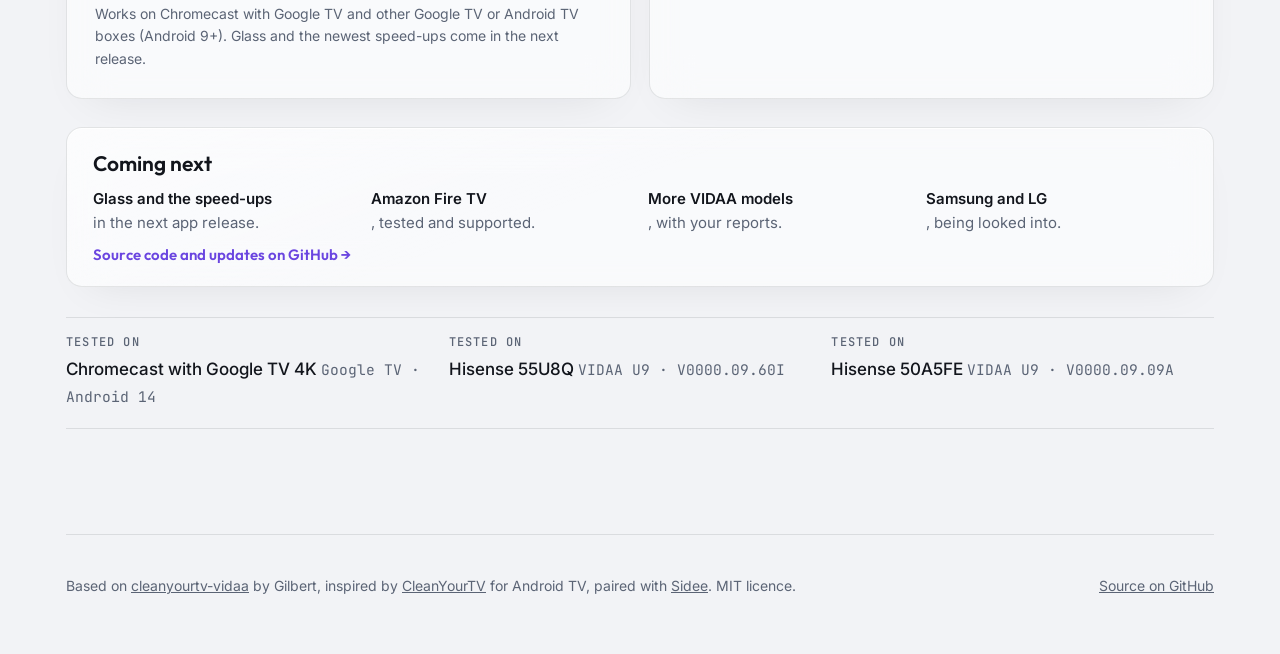
==== commit 8474f1e2: "Website: the phone's ‹ › stay put (pinned to the phone, not to the words under it) Co-Authored-By: C" ====
--- a/index.html
+++ b/index.html
@@ -261,7 +261,8 @@
   -webkit-backdrop-filter: blur(16px) saturate(160%); backdrop-filter: blur(16px) saturate(160%); box-shadow: inset 0 1px 0 var(--rim-top, transparent); z-index: 2; padding: 0 0 3px; }
 .snav:hover { border-color: var(--accent); }
 .tv.swipe .snav { top: 46%; } .tv.swipe .snav-prev { left: -22px; } .tv.swipe .snav-next { right: -22px; }
-.pframe.swipe .snav { top: 44%; } .pframe.swipe .snav-prev { left: -6px; } .pframe.swipe .snav-next { right: -6px; }
+.pstage { position: relative; }   /* the arrows belong to the phone: the words under it change height, the phone doesn't */
+.pstage .snav { top: 50%; } .pstage .snav-prev { left: -6px; } .pstage .snav-next { right: -6px; }
 .pdots { display: flex; justify-content: center; gap: 6px; margin-top: 14px; }
 .pdots i { width: 6px; height: 6px; border-radius: 3px; background: var(--rim, var(--line)); transition: width .25s ease, background .25s ease; }
 .pdots i.on { width: 18px; background: var(--accent); }
@@ -273,7 +274,7 @@
 @media (max-width: 900px) {
   .pcap { display: block; }
   .tv.swipe .snav-prev { left: 4px; } .tv.swipe .snav-next { right: 4px; }
-  .tv.swipe .snav, .pframe.swipe .snav { width: 36px; height: 36px; font-size: 22px; opacity: .85; }
+  .tv.swipe .snav, .pstage .snav { width: 36px; height: 36px; font-size: 22px; opacity: .85; }
 }
 
 /* ---------- Glass UI: the app's Glass look, for the page itself ----------
@@ -570,9 +571,11 @@
     <p class="lede">One web page controls both screens. Open it from the QR code on the TV, add it to your phone's Home screen, and it opens full-screen like an app. No app store, no account. Tap a feature to see it.</p>
     <div class="ptour">
       <figure class="pframe swipe" style="margin:0" id="ptSwipe">
-        <div class="phone big"><div class="pscreen"><img id="ptShot" src="img/p/remote.jpg" alt="The phone remote for the TV: power, input, menu, arrows, OK, back, home and volume" draggable="false"></div></div>
-        <button type="button" class="snav snav-prev" id="ptPrev" aria-label="Previous feature">‹</button>
-        <button type="button" class="snav snav-next" id="ptNext" aria-label="Next feature">›</button>
+        <div class="pstage">
+          <div class="phone big"><div class="pscreen"><img id="ptShot" src="img/p/remote.jpg" alt="The phone remote for the TV: power, input, menu, arrows, OK, back, home and volume" draggable="false"></div></div>
+          <button type="button" class="snav snav-prev" id="ptPrev" aria-label="Previous feature">‹</button>
+          <button type="button" class="snav snav-next" id="ptNext" aria-label="Next feature">›</button>
+        </div>
         <div class="pdots" id="ptDots" aria-hidden="true"></div>
         <figcaption class="pcap" id="ptCap" aria-live="polite"><b>A remote for the TV</b><span>Power, input, menu, arrows, OK, Back, Home and volume.</span></figcaption>
         <p class="swipehint">Swipe the phone to see the next feature</p>
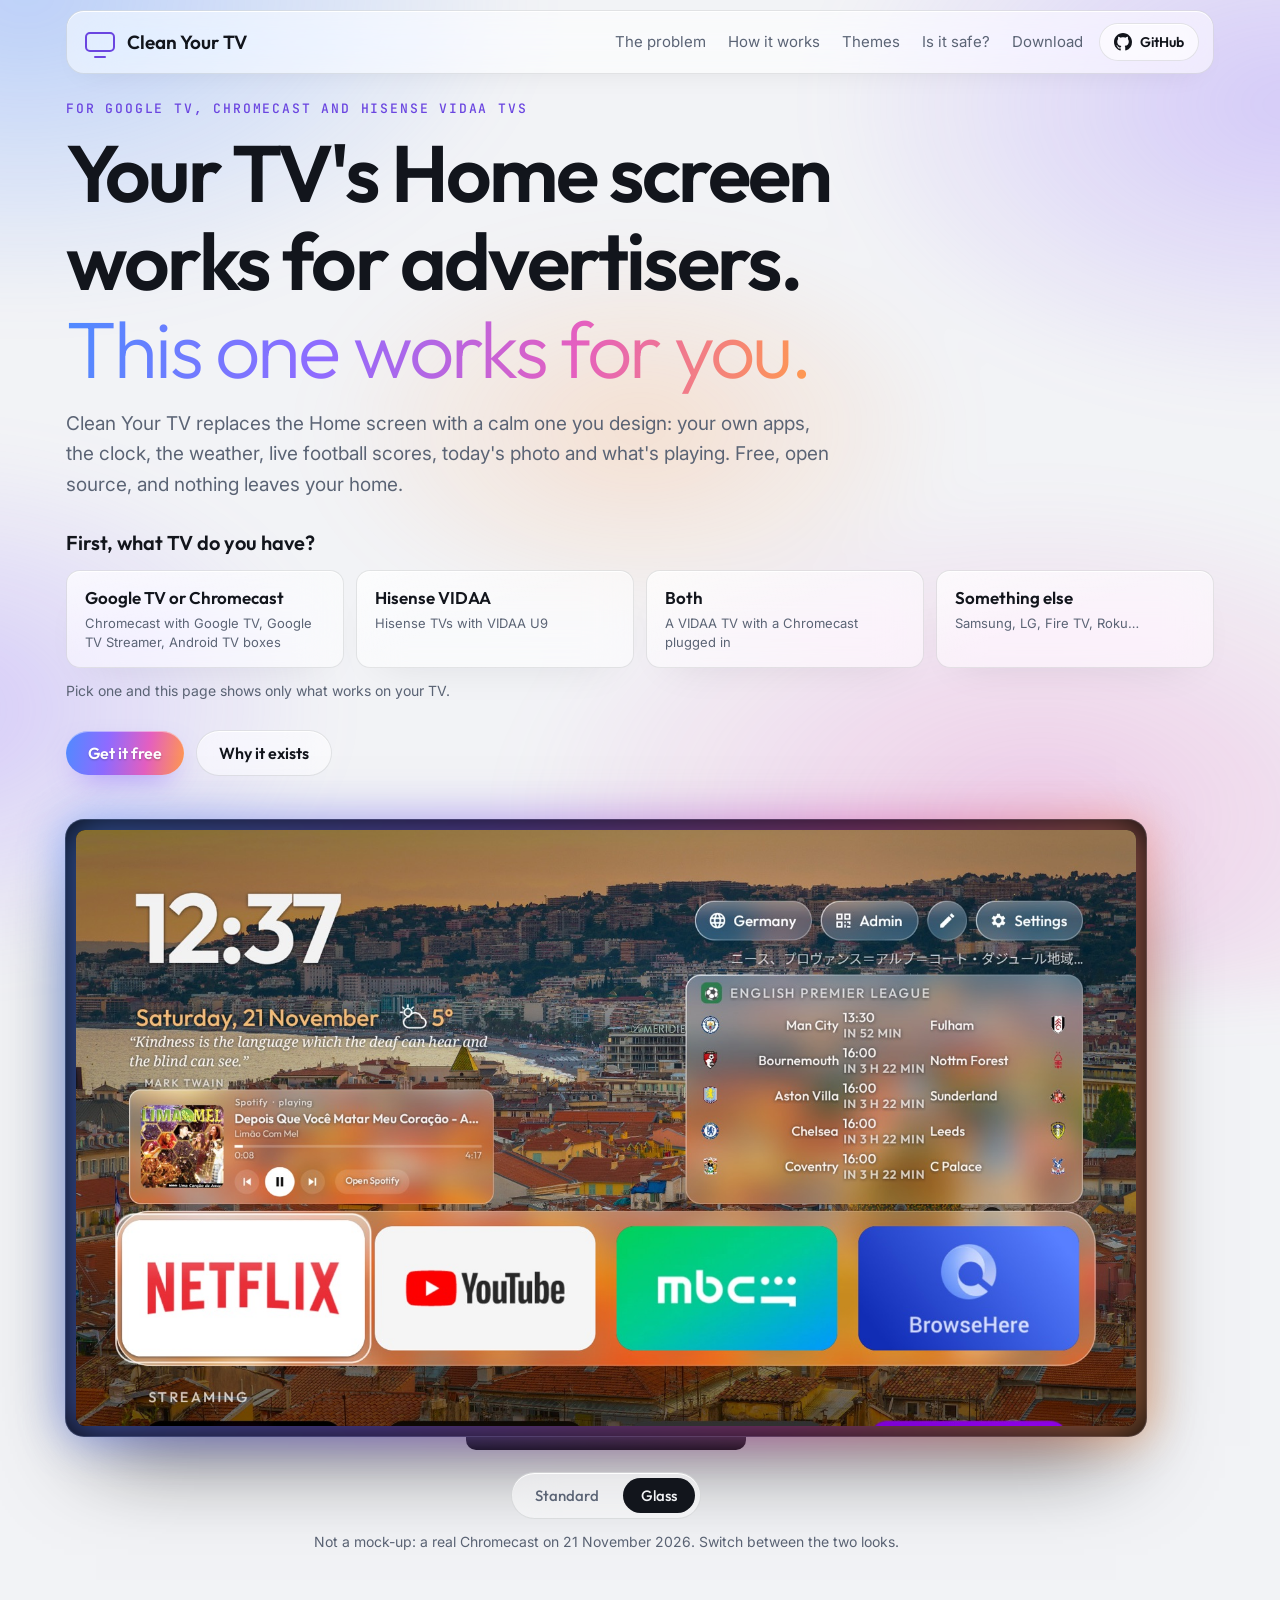
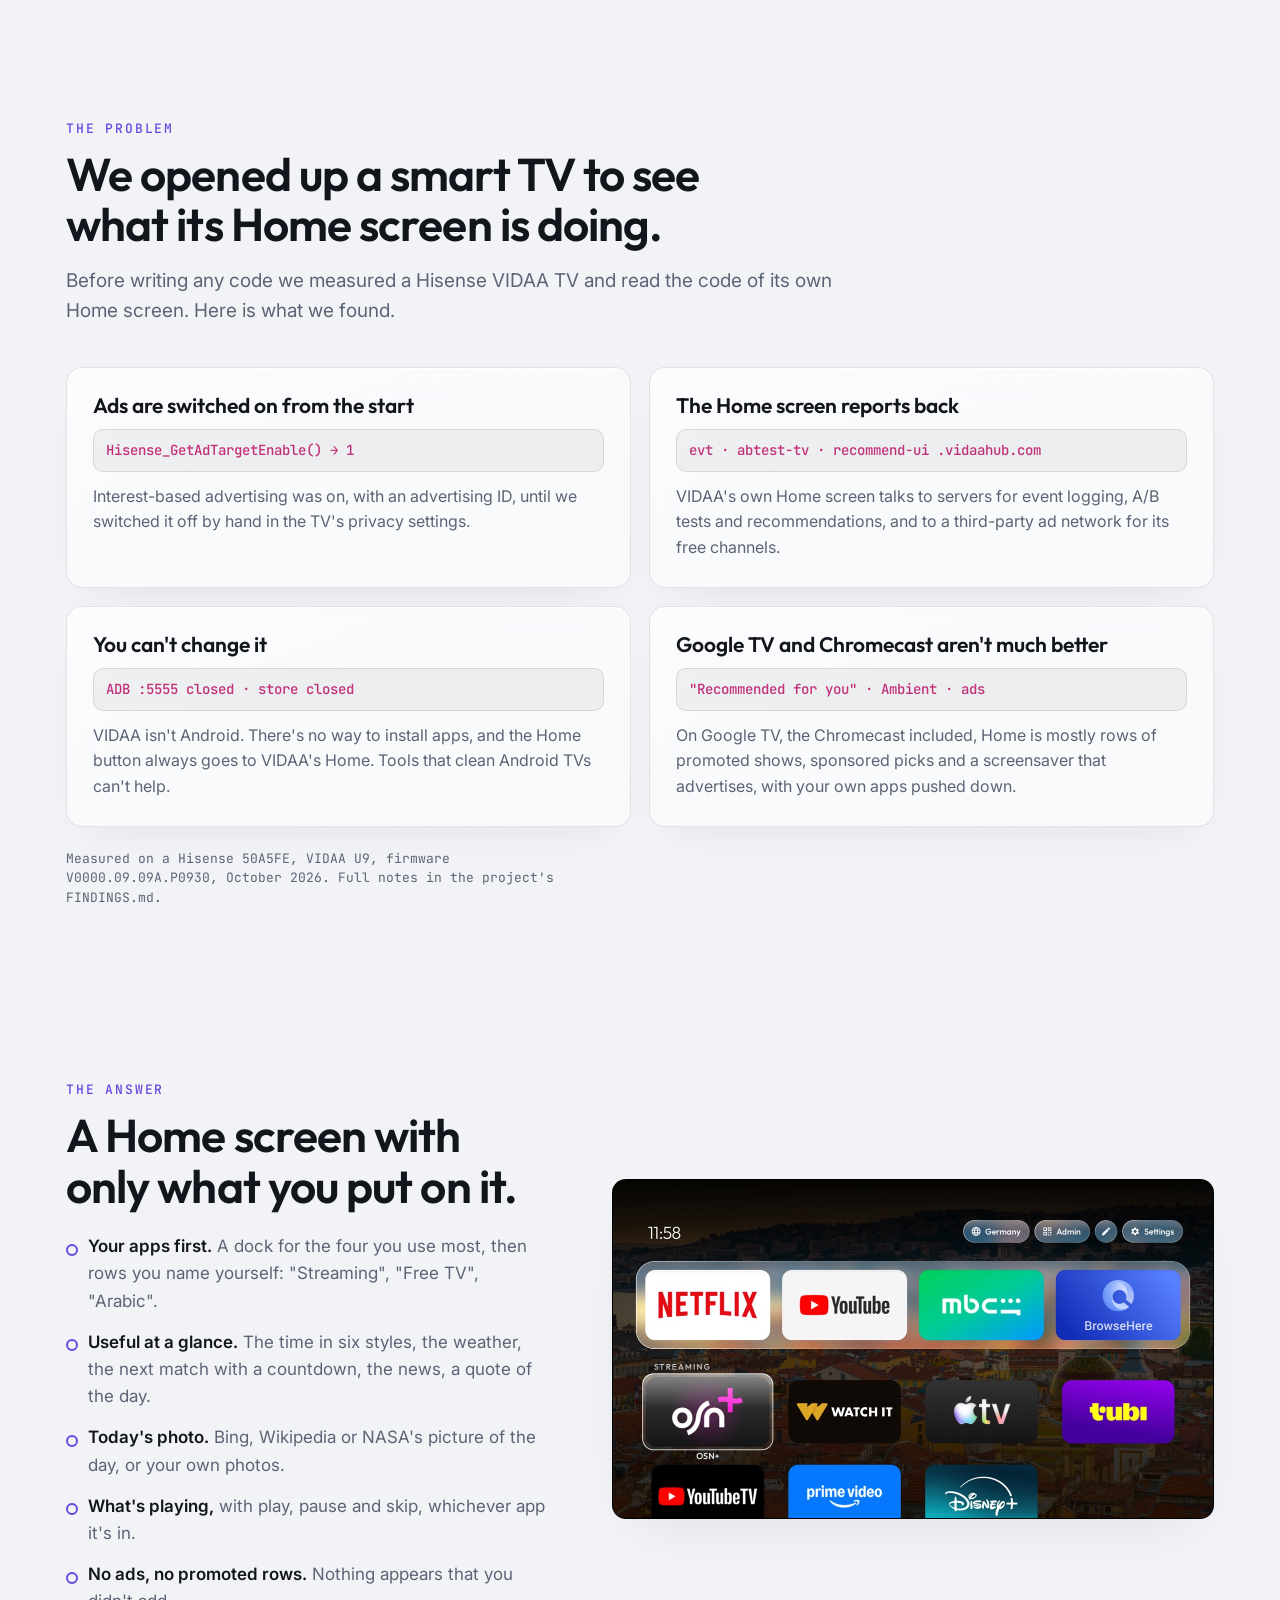
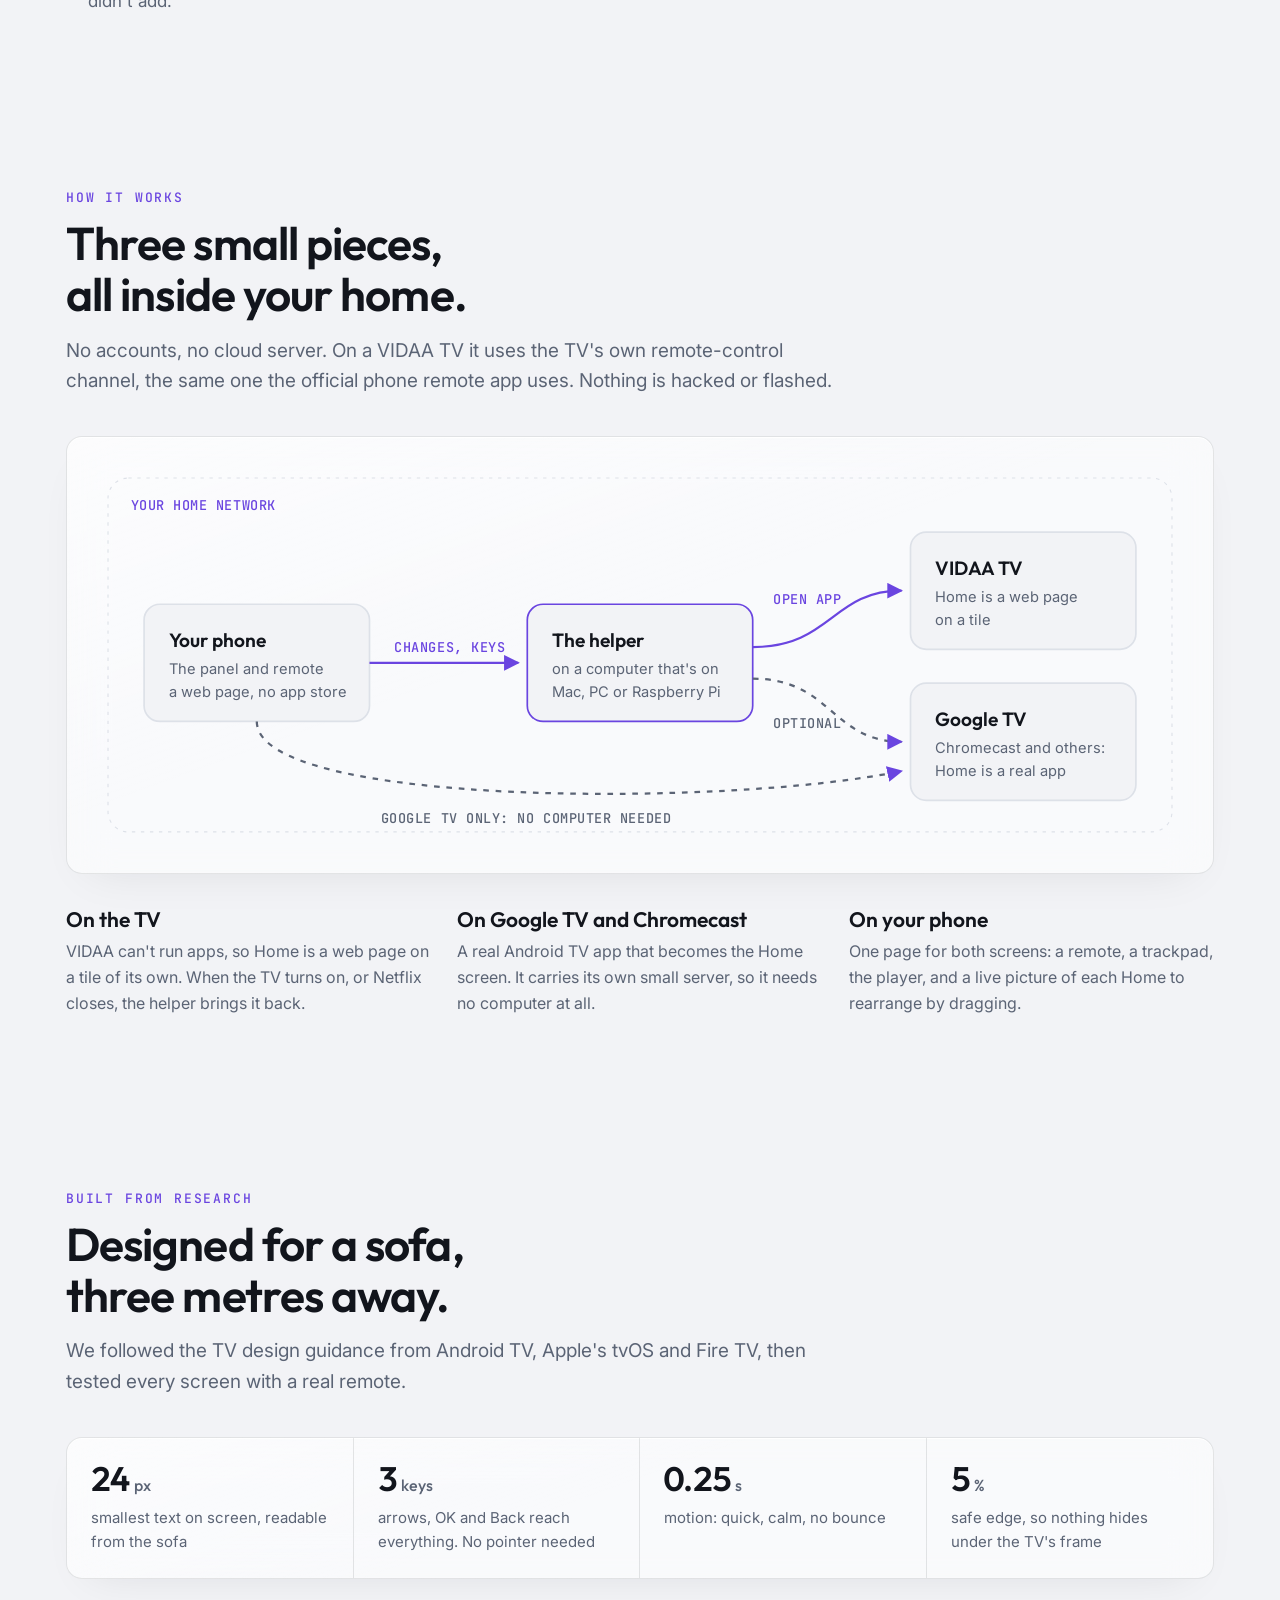
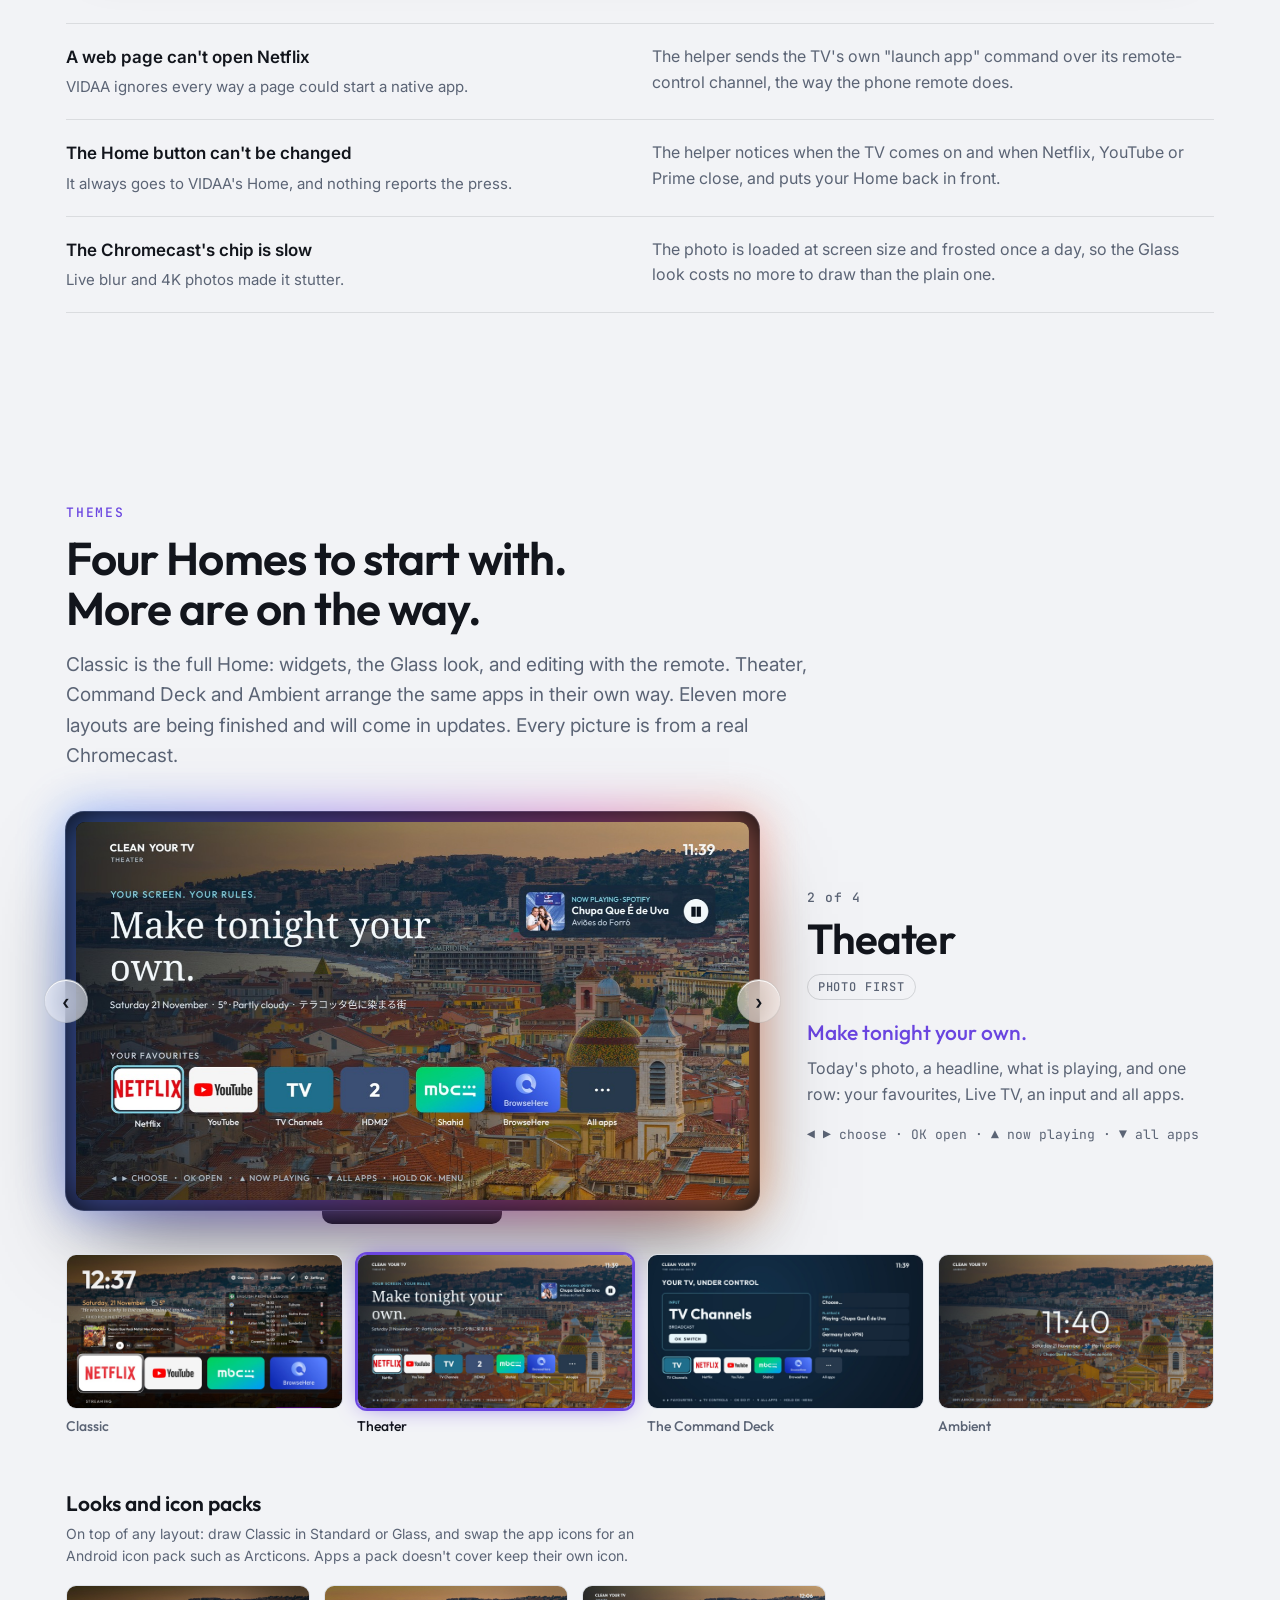
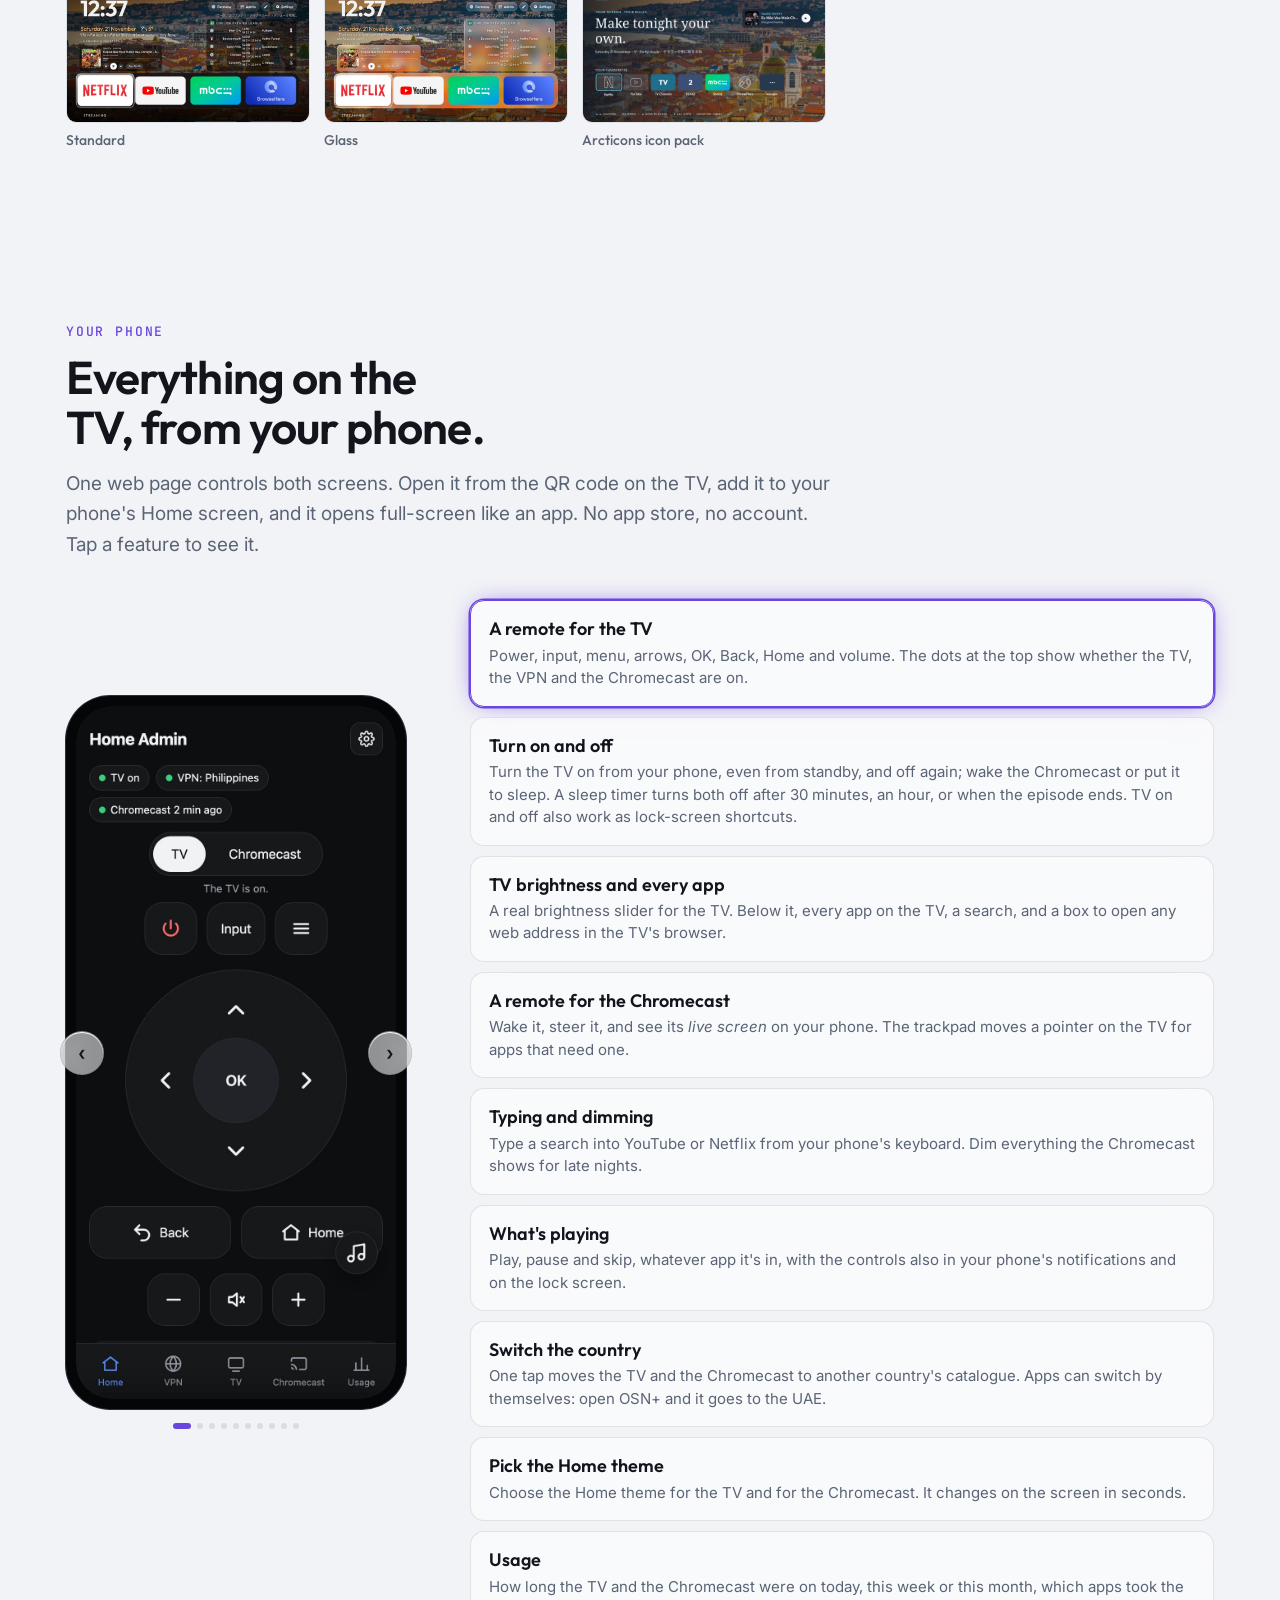
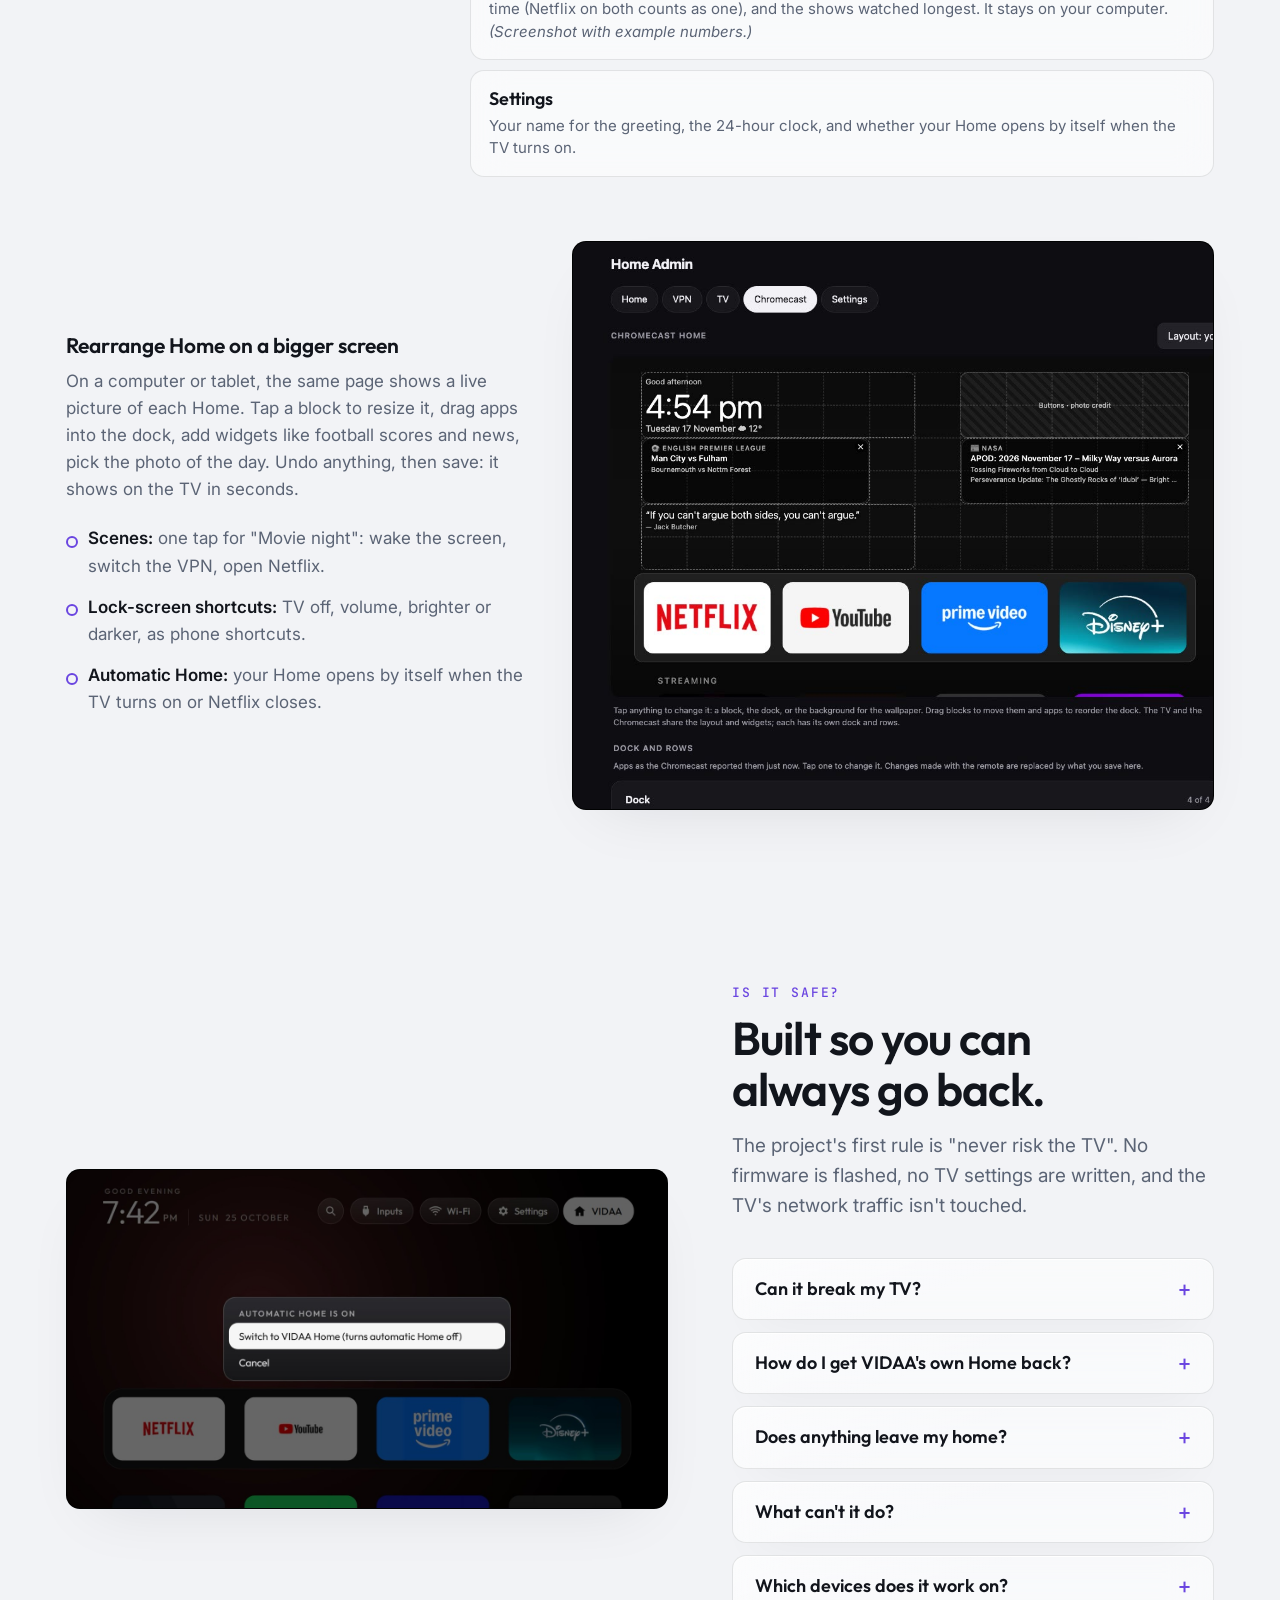
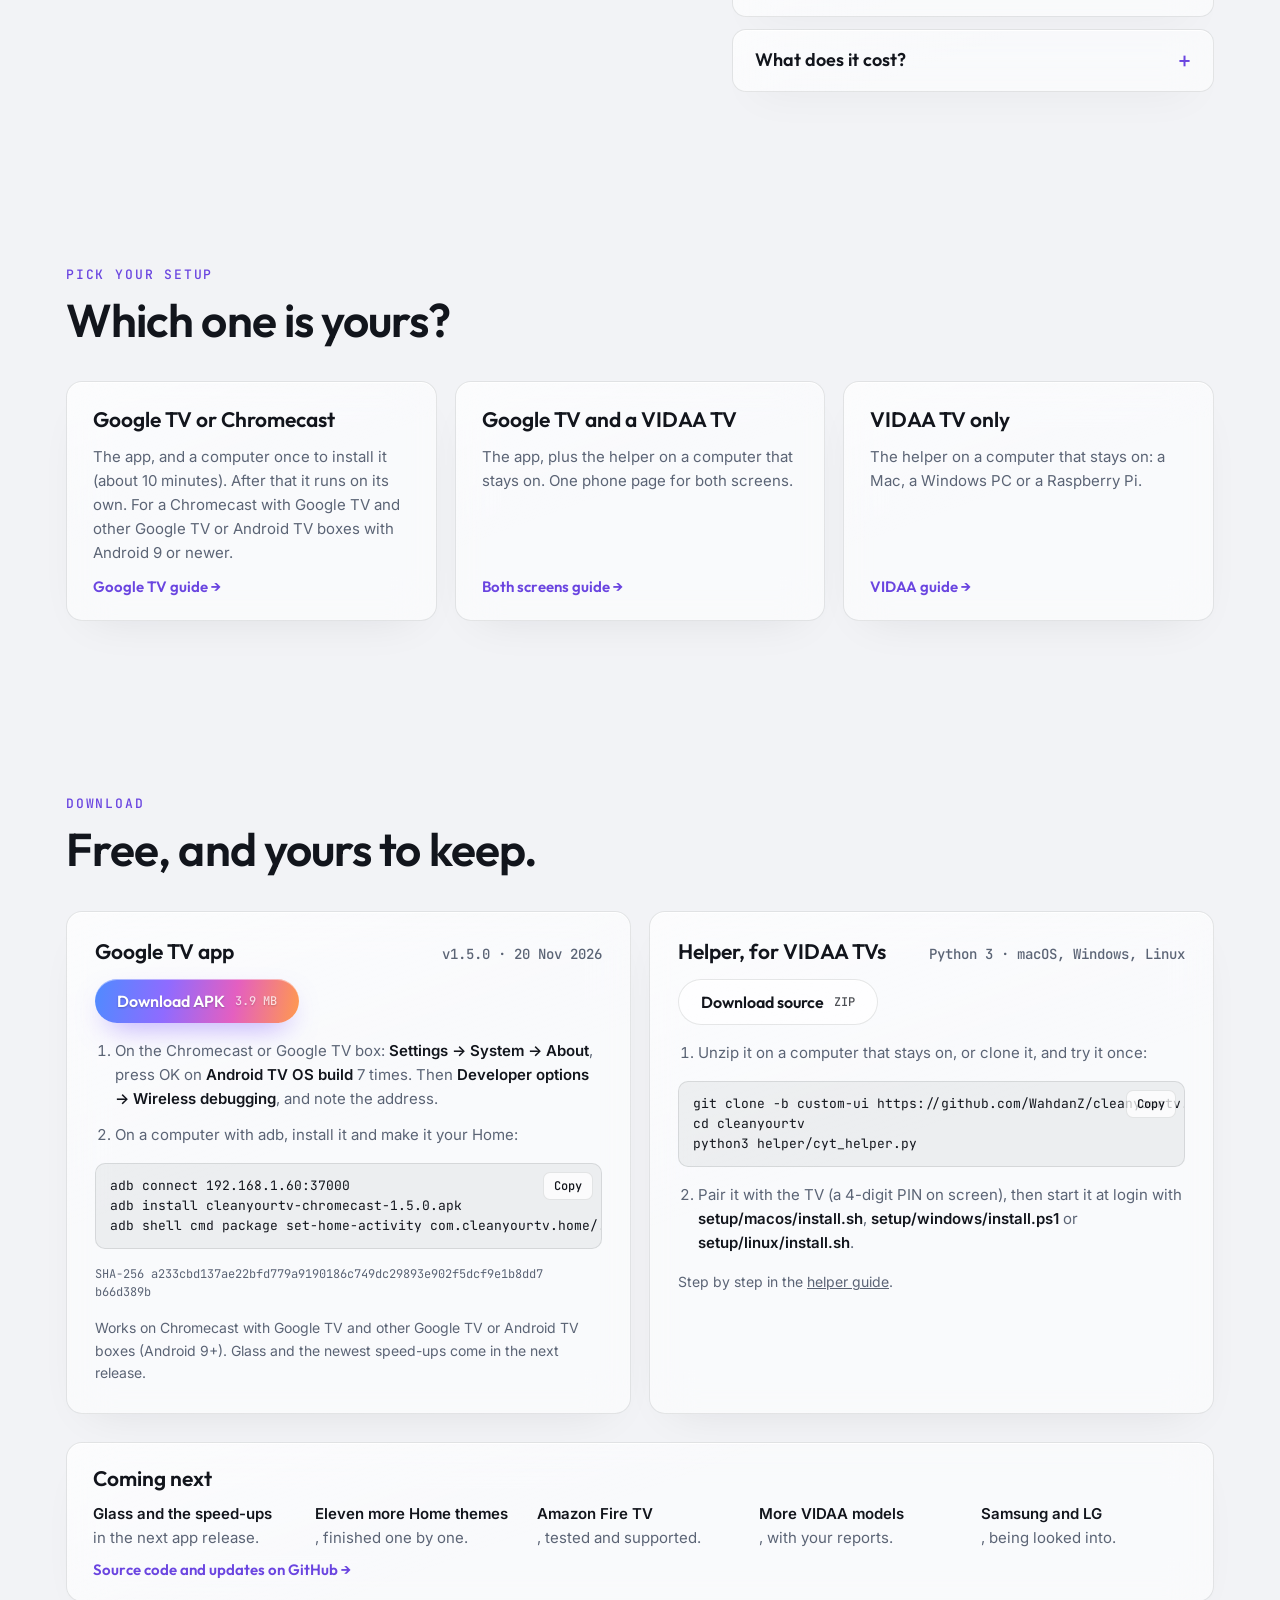
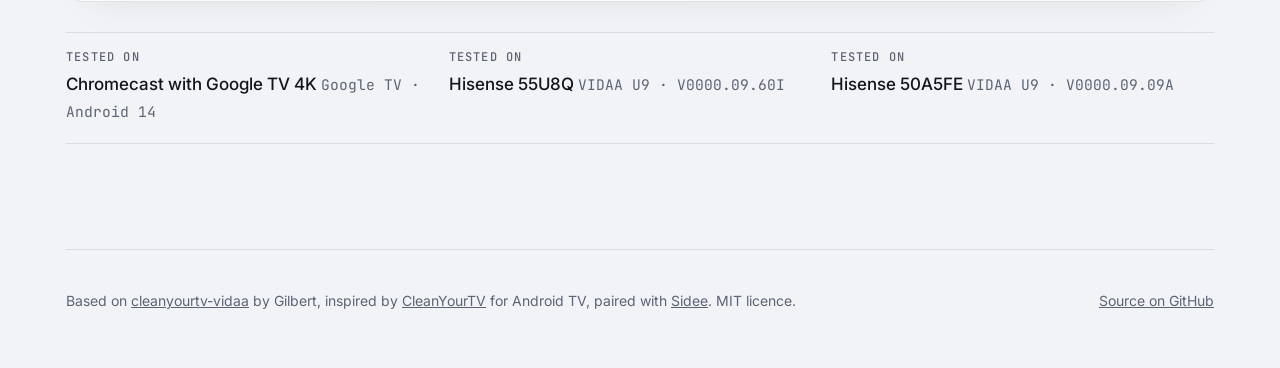
==== commit 1f93fa35: "Website: the 4 finished Home themes; eleven more coming Co-Authored-By: Claude Opus 5.5 <noreply@ant" ====
--- a/index.html
+++ b/index.html
@@ -112,7 +112,7 @@
 .today { background: var(--panel); border: 1px solid var(--accent); border-radius: 16px; padding: 26px; display: flex; flex-direction: column; gap: 14px; align-items: flex-start; }
 .today p { color: var(--muted); font-size: 16px; }
 .next { margin-top: 28px; background: var(--panel); border: 1px dashed var(--glass-rim); border-radius: 16px; padding: 24px 26px; display: grid; gap: 12px; }
-.next ul { margin: 0; padding: 0; list-style: none; display: grid; grid-template-columns: repeat(4, minmax(0, 1fr)); gap: 16px; }
+.next ul { margin: 0; padding: 0; list-style: none; display: grid; grid-template-columns: repeat(auto-fit, minmax(min(100%, 170px), 1fr)); gap: 16px; }
 .next li { color: var(--muted); font-size: 15px; } .next li b { display: block; color: var(--fg); font-weight: 600; }
 .next .go { font: 600 15px/1 var(--display); color: var(--accent); text-decoration: none; }
 
@@ -171,7 +171,7 @@
 .thtag { margin-top: 18px; font: 500 21px/1.35 var(--display); color: var(--accent); }
 .thabout { margin-top: 10px; color: var(--muted); font-size: 16px; }
 .thkeys { margin-top: 18px; font: 400 13px/1.5 var(--mono); color: var(--muted); }
-.thumbs { display: grid; grid-template-columns: repeat(5, minmax(0, 1fr)); gap: 14px; margin-top: 30px; }
+.thumbs { display: grid; grid-template-columns: repeat(4, minmax(0, 1fr)); gap: 14px; margin-top: 30px; }
 .thumbs.looksrow { grid-template-columns: repeat(3, minmax(0, 1fr)); max-width: 760px; margin-top: 18px; }
 .thumb { display: flex; flex-direction: column; gap: 8px; padding: 0; border: 0; background: none; color: var(--muted); cursor: pointer; text-align: left; font: 500 14px/1.3 var(--display); min-width: 0; }
 .thumb img { width: 100%; aspect-ratio: 16 / 9; object-fit: cover; border-radius: 10px; border: 1.5px solid var(--line); transition: transform .2s ease, border-color .2s ease; }
@@ -537,8 +537,8 @@
 <section id="themes">
   <div class="wrap">
     <p class="eyebrow">Themes</p>
-    <h2>Fifteen Homes. Pick the one that fits your evening.</h2>
-    <p class="lede">Each layout arranges the same apps in a different way: a channel dial, an evening timeline, a gallery, a quiet clock. Choose one below to see it on the TV. Every picture is from the same real Chromecast.</p>
+    <h2>Four Homes to start with. More are on the way.</h2>
+    <p class="lede">Classic is the full Home: widgets, the Glass look, and editing with the remote. Theater, Command Deck and Ambient arrange the same apps in their own way. Eleven more layouts are being finished and will come in updates. Every picture is from a real Chromecast.</p>
     <div class="gallery">
       <figure class="tv swipe" style="margin:0" id="thSwipe">
         <div class="bezel"><div class="screen"><img id="thShot" src="img/l/theater.jpg" alt="The Theater layout" draggable="false"></div></div>
@@ -548,7 +548,7 @@
         <p class="swipehint">Swipe the TV to see the next theme</p>
       </figure>
       <div class="thinfo" aria-live="polite">
-        <p class="thcount" id="thCount">12 of 15</p>
+        <p class="thcount" id="thCount">2 of 4</p>
         <h3 class="thname" id="thName">Theater</h3>
         <p class="thfam" id="thFam">Photo first</p>
         <p class="thtag" id="thTag">Make tonight your own.</p>
@@ -588,7 +588,7 @@
         <button type="button" class="pf" aria-pressed="false" data-shot="img/p/ccdim.jpg" data-alt="Dim the Chromecast slider, and a box to type into the Chromecast" data-for="gtv both other"><b>Typing and dimming</b><span>Type a search into YouTube or Netflix from your phone's keyboard. Dim everything the Chromecast shows for late nights.</span></button>
         <button type="button" class="pf" aria-pressed="false" data-shot="img/p/player.jpg" data-alt="The player: YouTube playing, with previous, pause and next, and volume"><b>What's playing</b><span>Play, pause and skip, whatever app it's in, with the controls also in your phone's notifications and on the lock screen.</span></button>
         <button type="button" class="pf" aria-pressed="false" data-shot="img/p/vpn.jpg" data-alt="The VPN page: connected to one country, with buttons for Germany, USA, UK, Canada, Egypt, UAE, France and Japan"><b>Switch the country</b><span>One tap moves the TV and the Chromecast to another country's catalogue. Apps can switch by themselves: open OSN+ and it goes to the UAE.</span></button>
-        <button type="button" class="pf" aria-pressed="false" data-shot="img/p/tv.jpg" data-alt="Home layouts to choose from: Classic, Liquid OS, Channel Zero, Typography First and more"><b>Pick the Home theme</b><span>Choose one of the 15 layouts for the TV and for the Chromecast. It changes on the screen in seconds.</span></button>
+        <button type="button" class="pf" aria-pressed="false" data-shot="img/p/tv.jpg" data-alt="Home themes to choose from in the phone panel"><b>Pick the Home theme</b><span>Choose the Home theme for the TV and for the Chromecast. It changes on the screen in seconds.</span></button>
         <button type="button" class="pf" aria-pressed="false" data-shot="img/p/usage.jpg" data-alt="Usage: 36 hours 57 minutes of screen time in 7 days, a chart per day for the TV and the Chromecast, and the apps used most (example numbers)"><b>Usage</b><span>How long the TV and the Chromecast were on today, this week or this month, which apps took the time (Netflix on both counts as one), and the shows watched longest. It stays on your computer. <i>(Screenshot with example numbers.)</i></span></button>
         <button type="button" class="pf" aria-pressed="false" data-shot="img/p/gear.jpg" data-alt="Settings: your name, update right away, 24-hour clock, Automatic Home"><b>Settings</b><span>Your name for the greeting, the 24-hour clock, and whether your Home opens by itself when the TV turns on.</span></button>
       </div>
@@ -684,6 +684,7 @@
       <h3>Coming next</h3>
       <ul>
         <li><b>Glass and the speed-ups</b> in the next app release.</li>
+        <li><b>Eleven more Home themes</b>, finished one by one.</li>
         <li><b>Amazon Fire TV</b>, tested and supported.</li>
         <li><b>More VIDAA models</b>, with your reports.</li>
         <li><b>Samsung and LG</b>, being looked into.</li>
@@ -756,6 +757,9 @@
     ['scenes','Scene Stage','Routines','Set the mood.','Your scenes as large cards. OK runs one: wake the screen, switch the VPN, open an app. Shown empty here until you make one.','◀ ▶ scenes · OK start the scene'],
     ['ambient','Ambient','Ambient','A clock, today’s photo, and nothing else until you ask.','Aurora’s reveal-on-demand strip over today’s photo, with the clock in the middle.','any arrow show places · OK open · Back hide']
   ];
+  var SHOWN = ['classic', 'theater', 'deck', 'ambient'];   // the finished ones; the other eleven are still being completed
+  L = SHOWN.map(function (id) { return L.filter(function (l) { return l[0] === id; })[0]; });
+  L[0][4] = 'Your widgets (football, news, the quote, what is playing), the clock in six styles, your dock and rows, the Glass or Standard look. Move and resize every block, from the phone or with the remote.';
   var K = [
     ['img/standard.jpg','Standard','Classic in the Standard look: calm dark cards and a dark dock.'],
     ['img/glass.jpg','Glass','Classic in the Glass look: frosted cards, buttons and dock with a bright rim.'],
@@ -783,7 +787,7 @@
     var src = 'img/l/' + l[0] + '.jpg';
     var b = thumb(thumbs, src, l[1]);
     if (l[0] === 'theater') b.setAttribute('aria-pressed', 'true');
-    b.addEventListener('click', function () { pick(b, src, 'The ' + l[1] + ' layout', [(n + 1) + ' of 15', l[1], l[2], l[3], l[4], l[5]]); });
+    b.addEventListener('click', function () { pick(b, src, 'The ' + l[1] + ' layout', [(n + 1) + ' of ' + L.length, l[1], l[2], l[3], l[4], l[5]]); });
   });
   K.forEach(function (k, n) {
     var b = thumb(looks, k[0], k[1]);
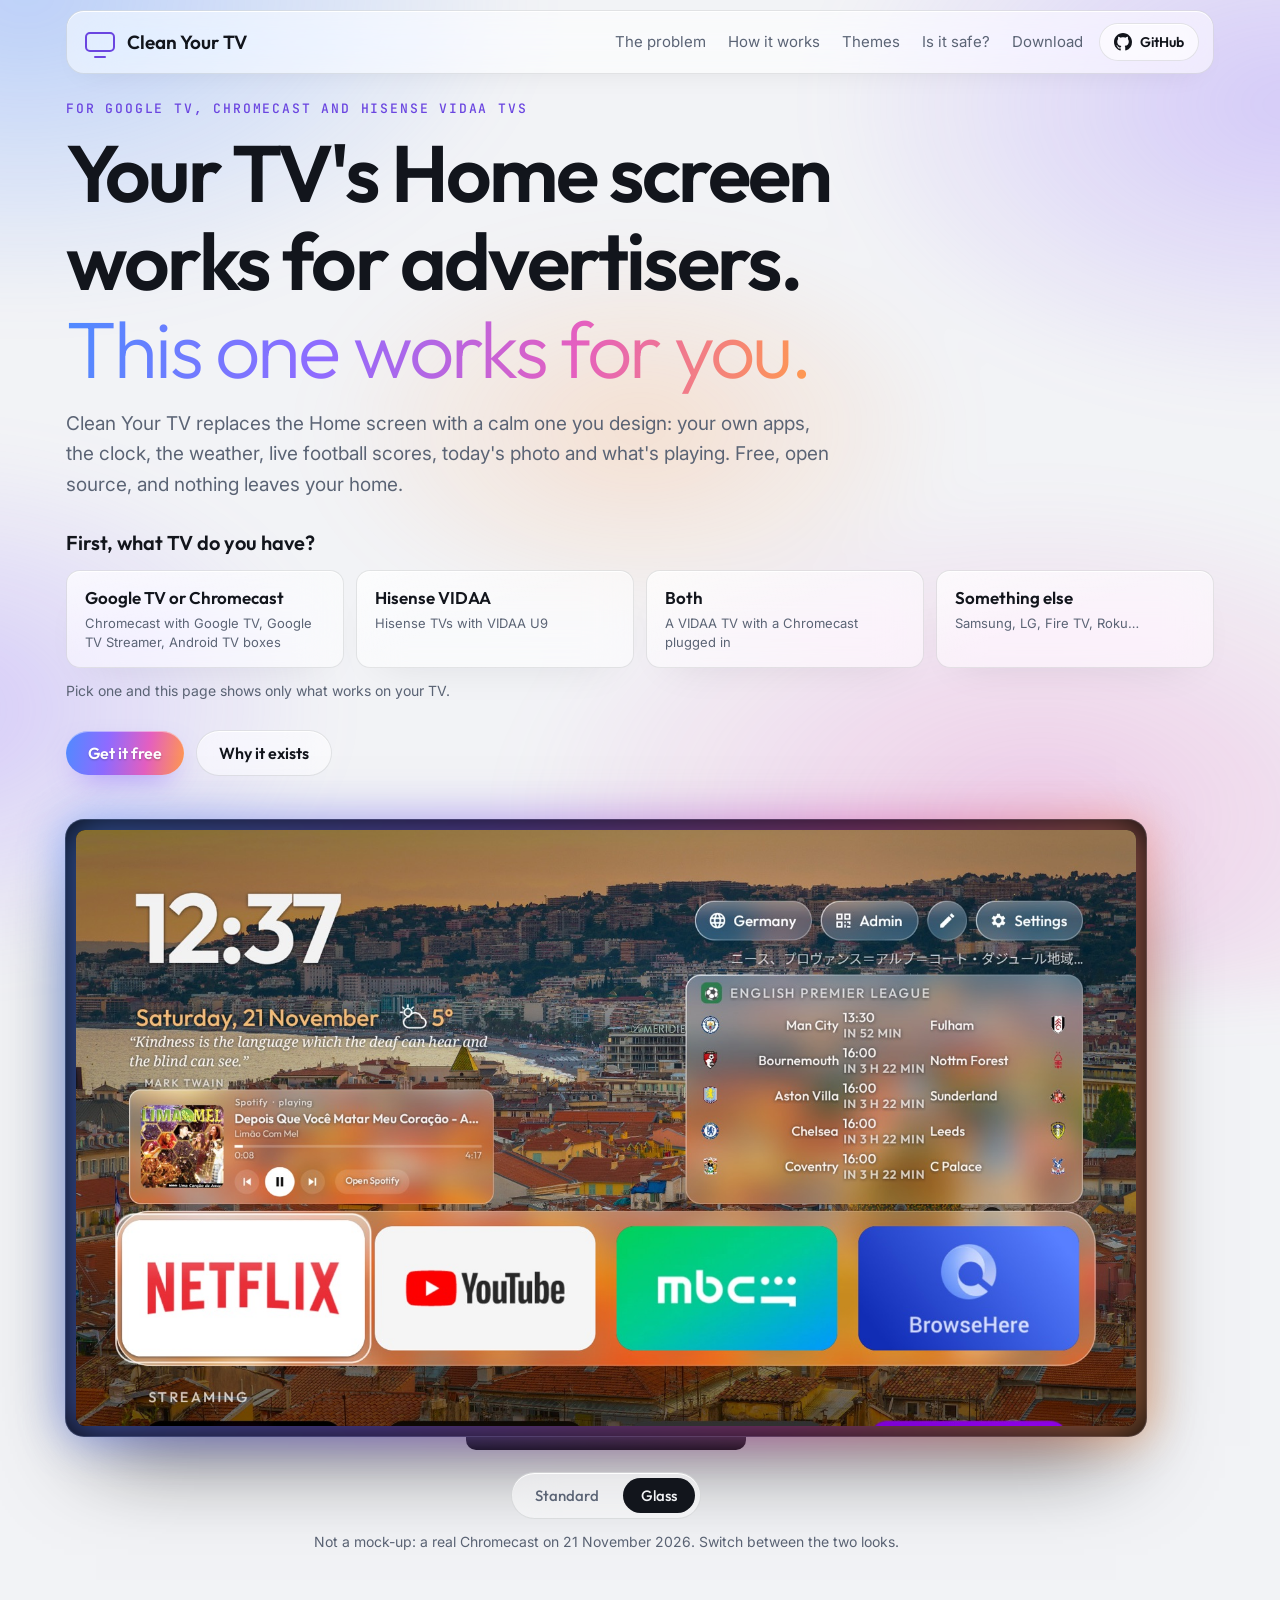
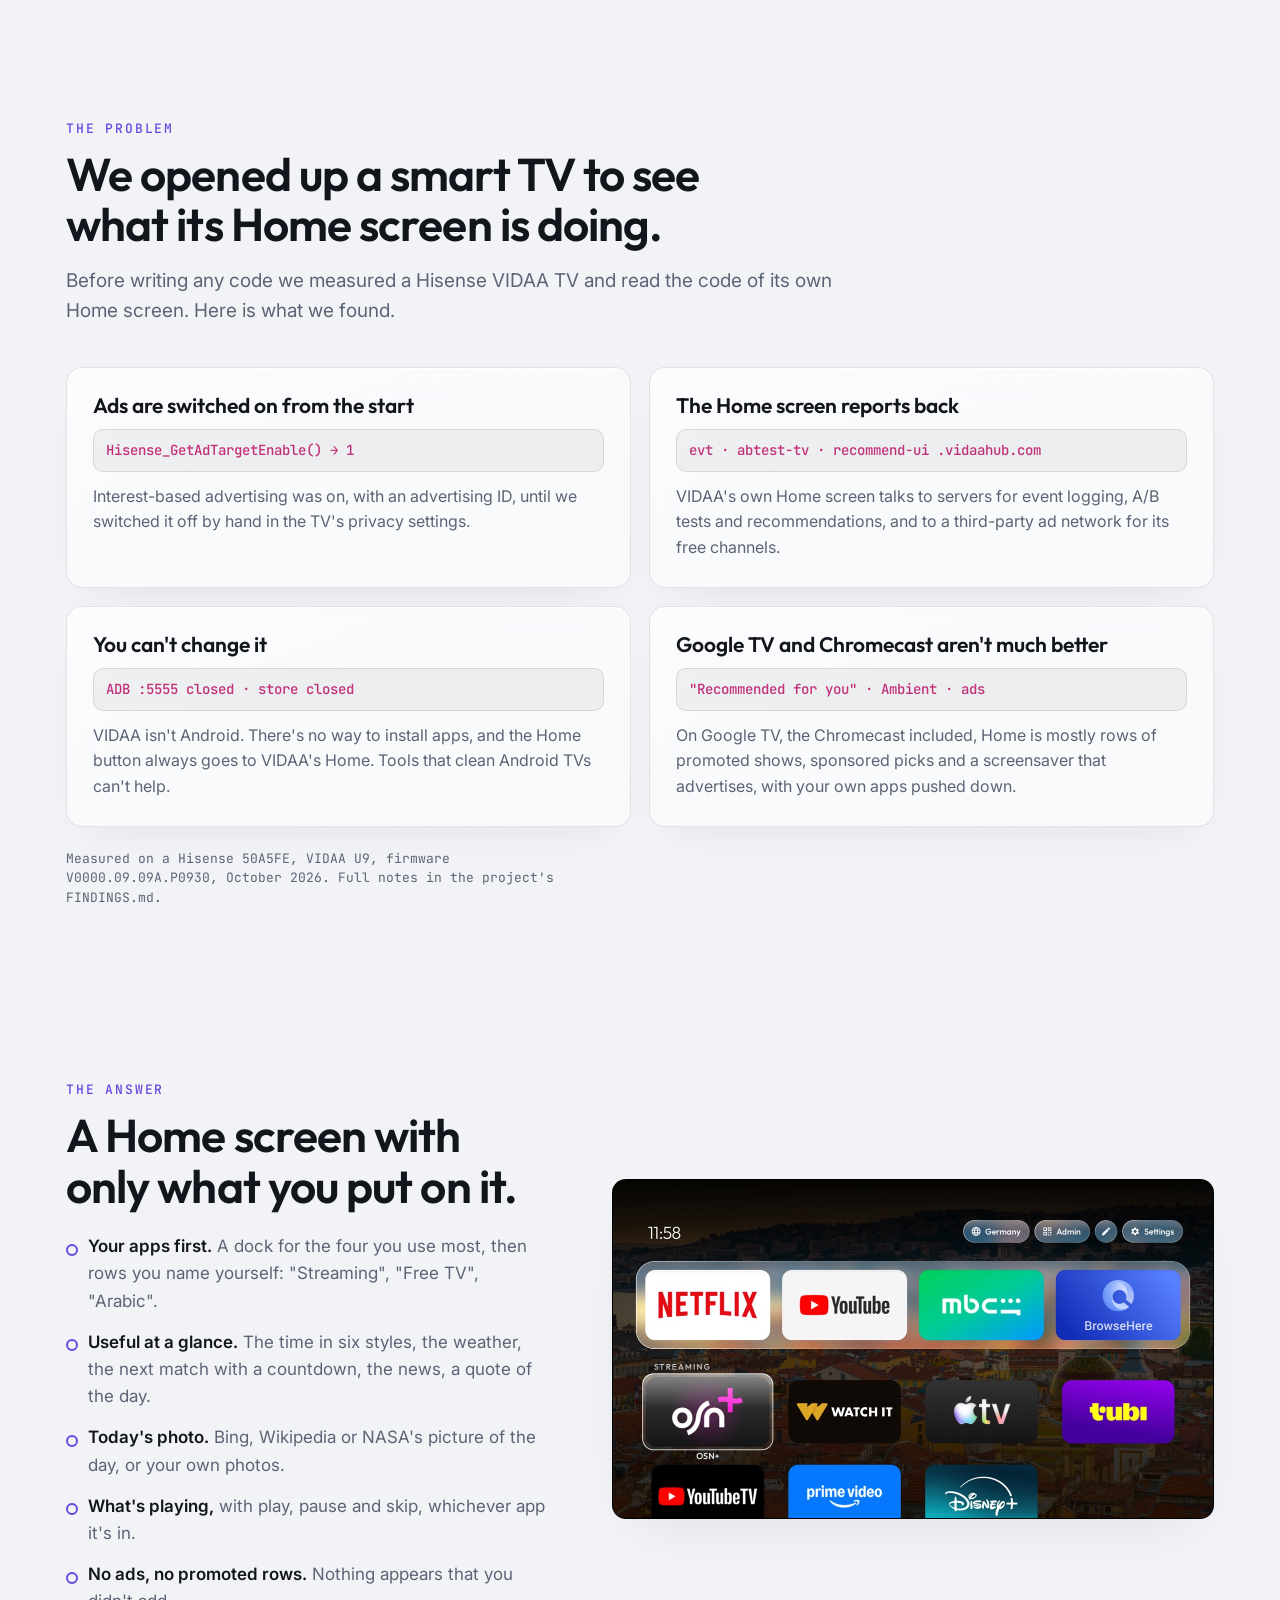
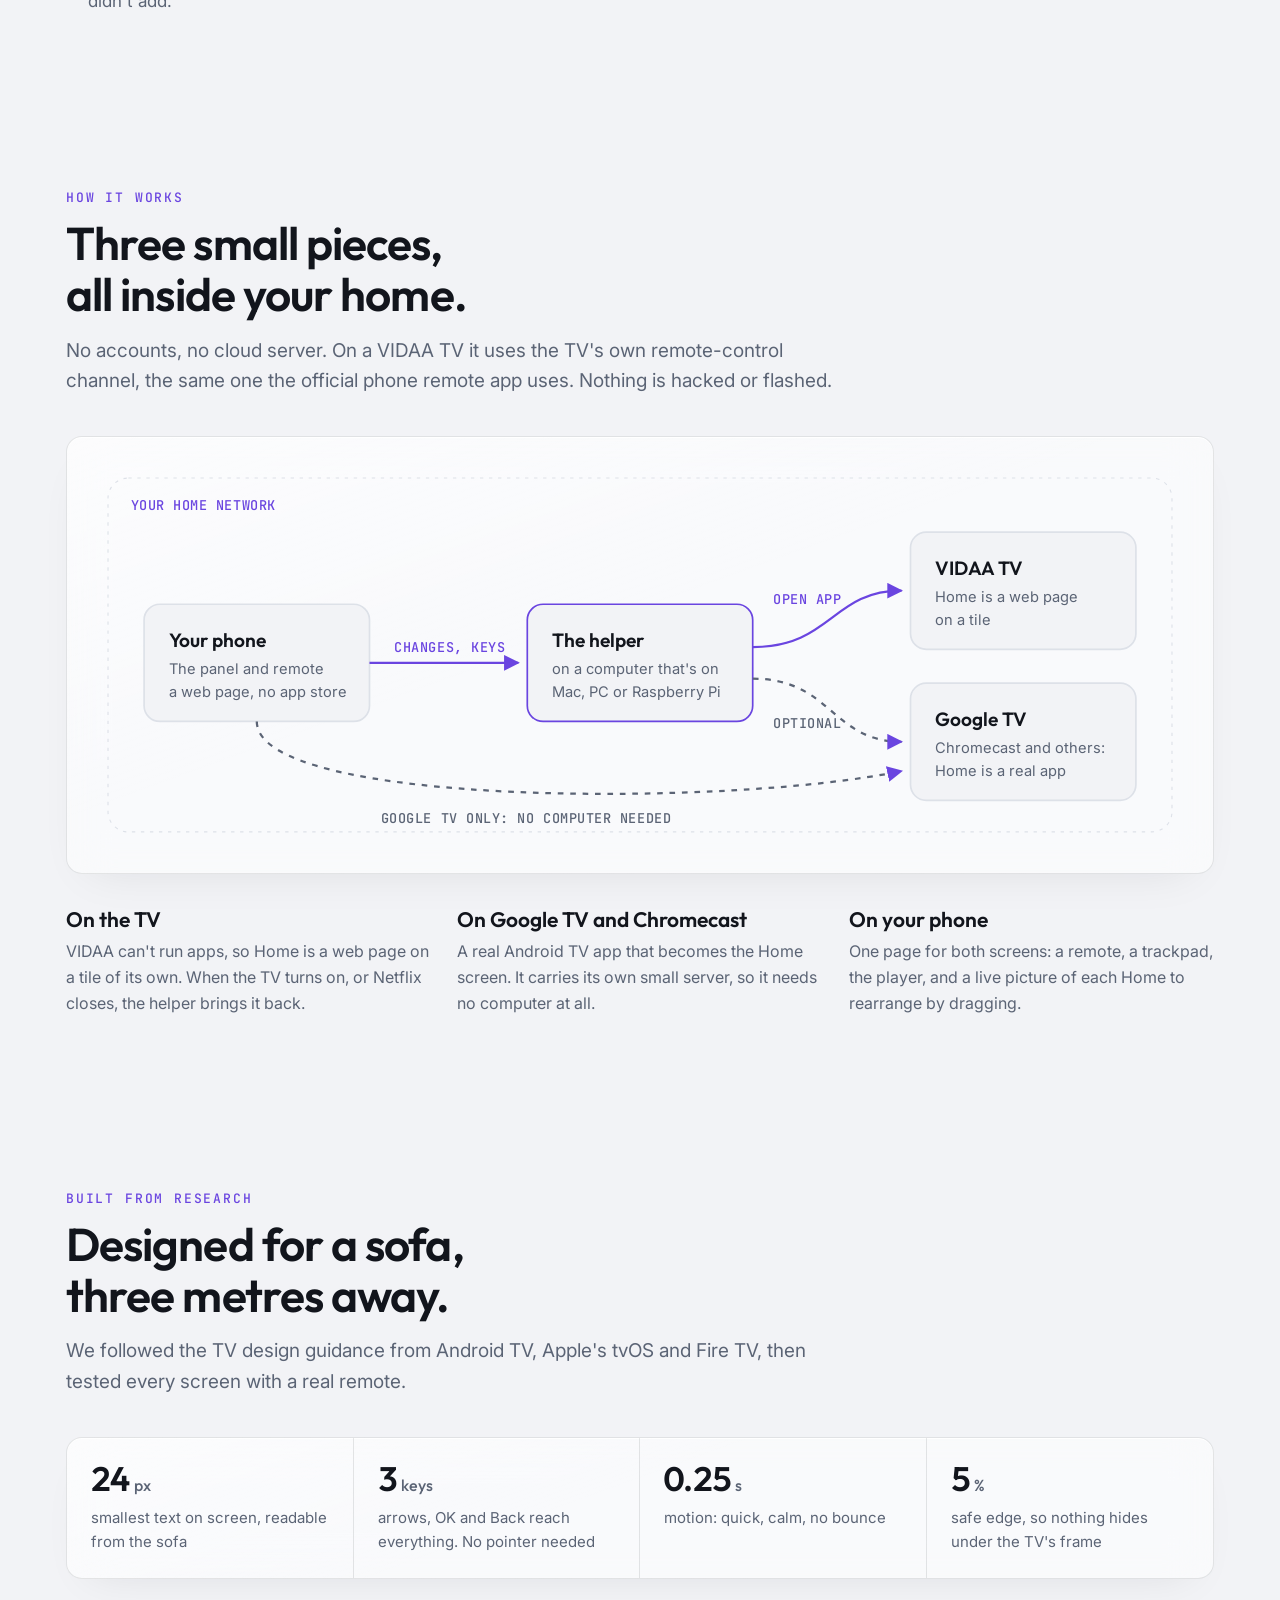
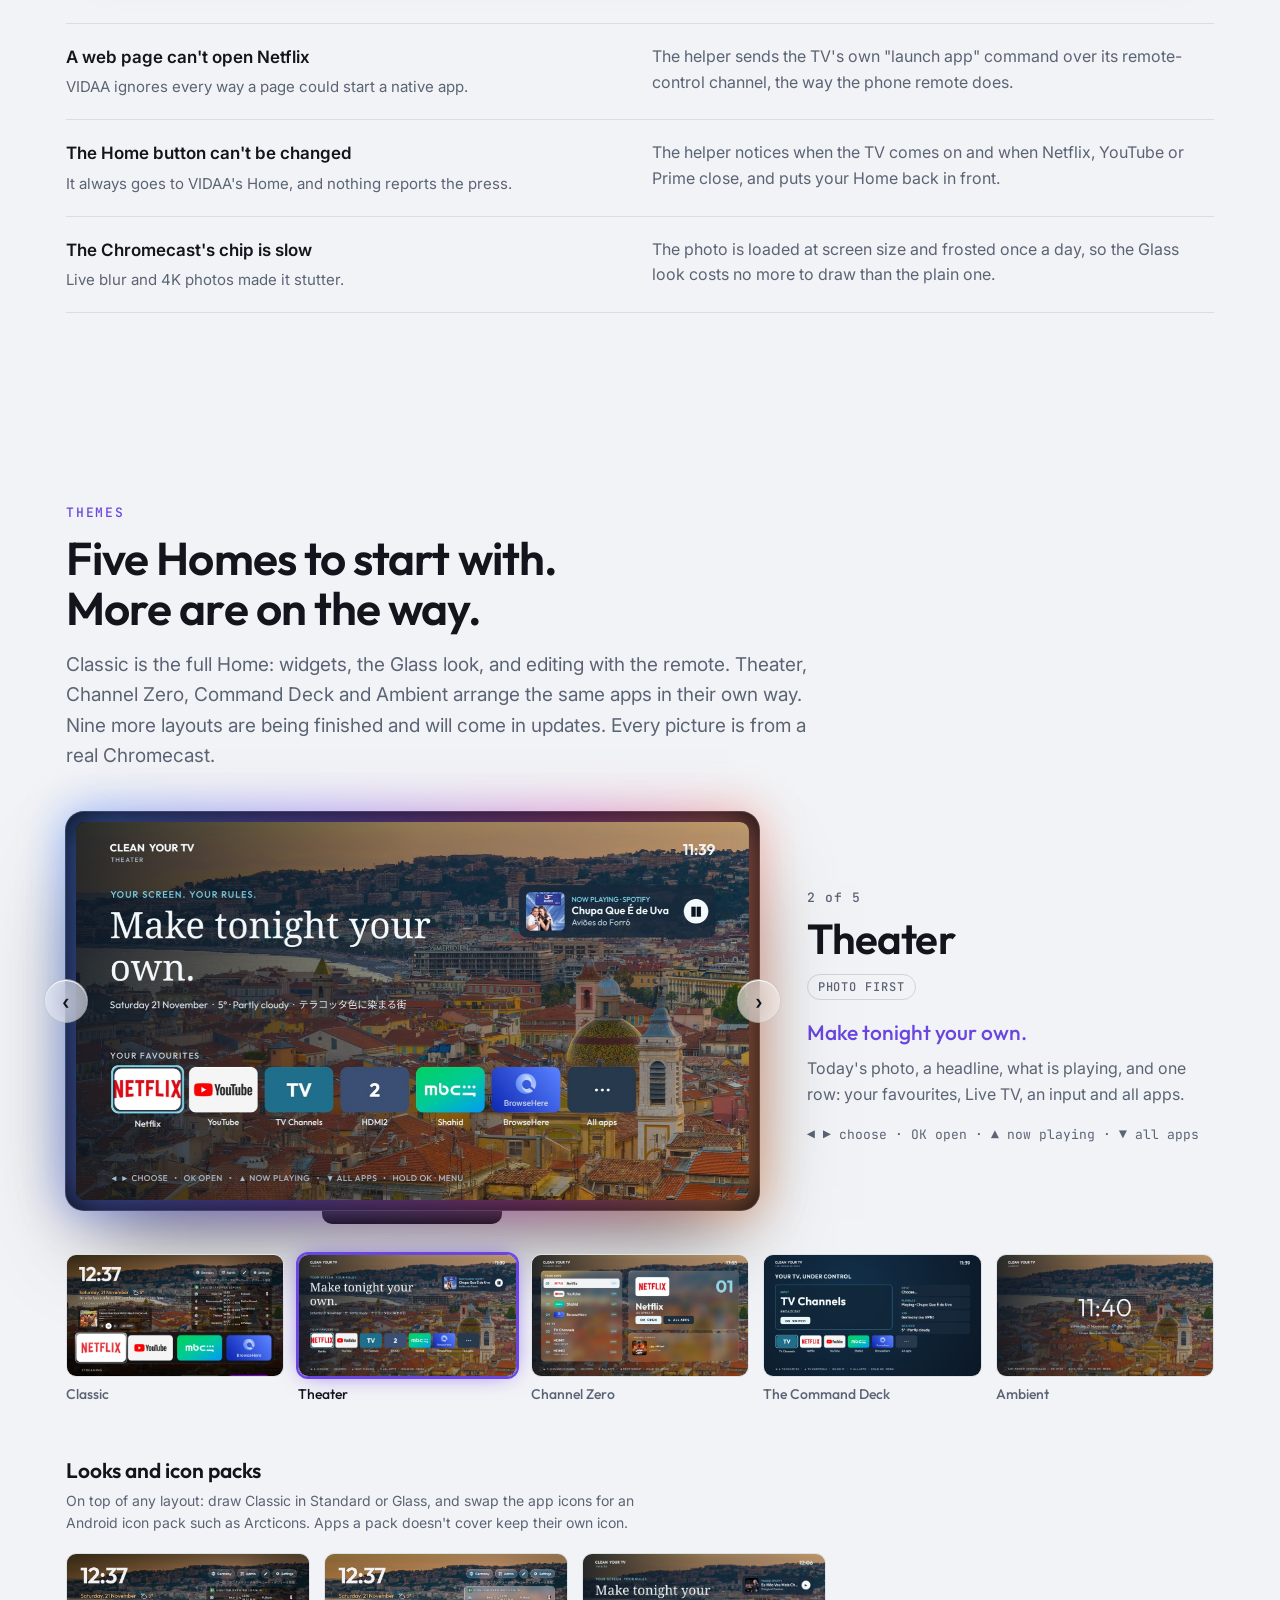
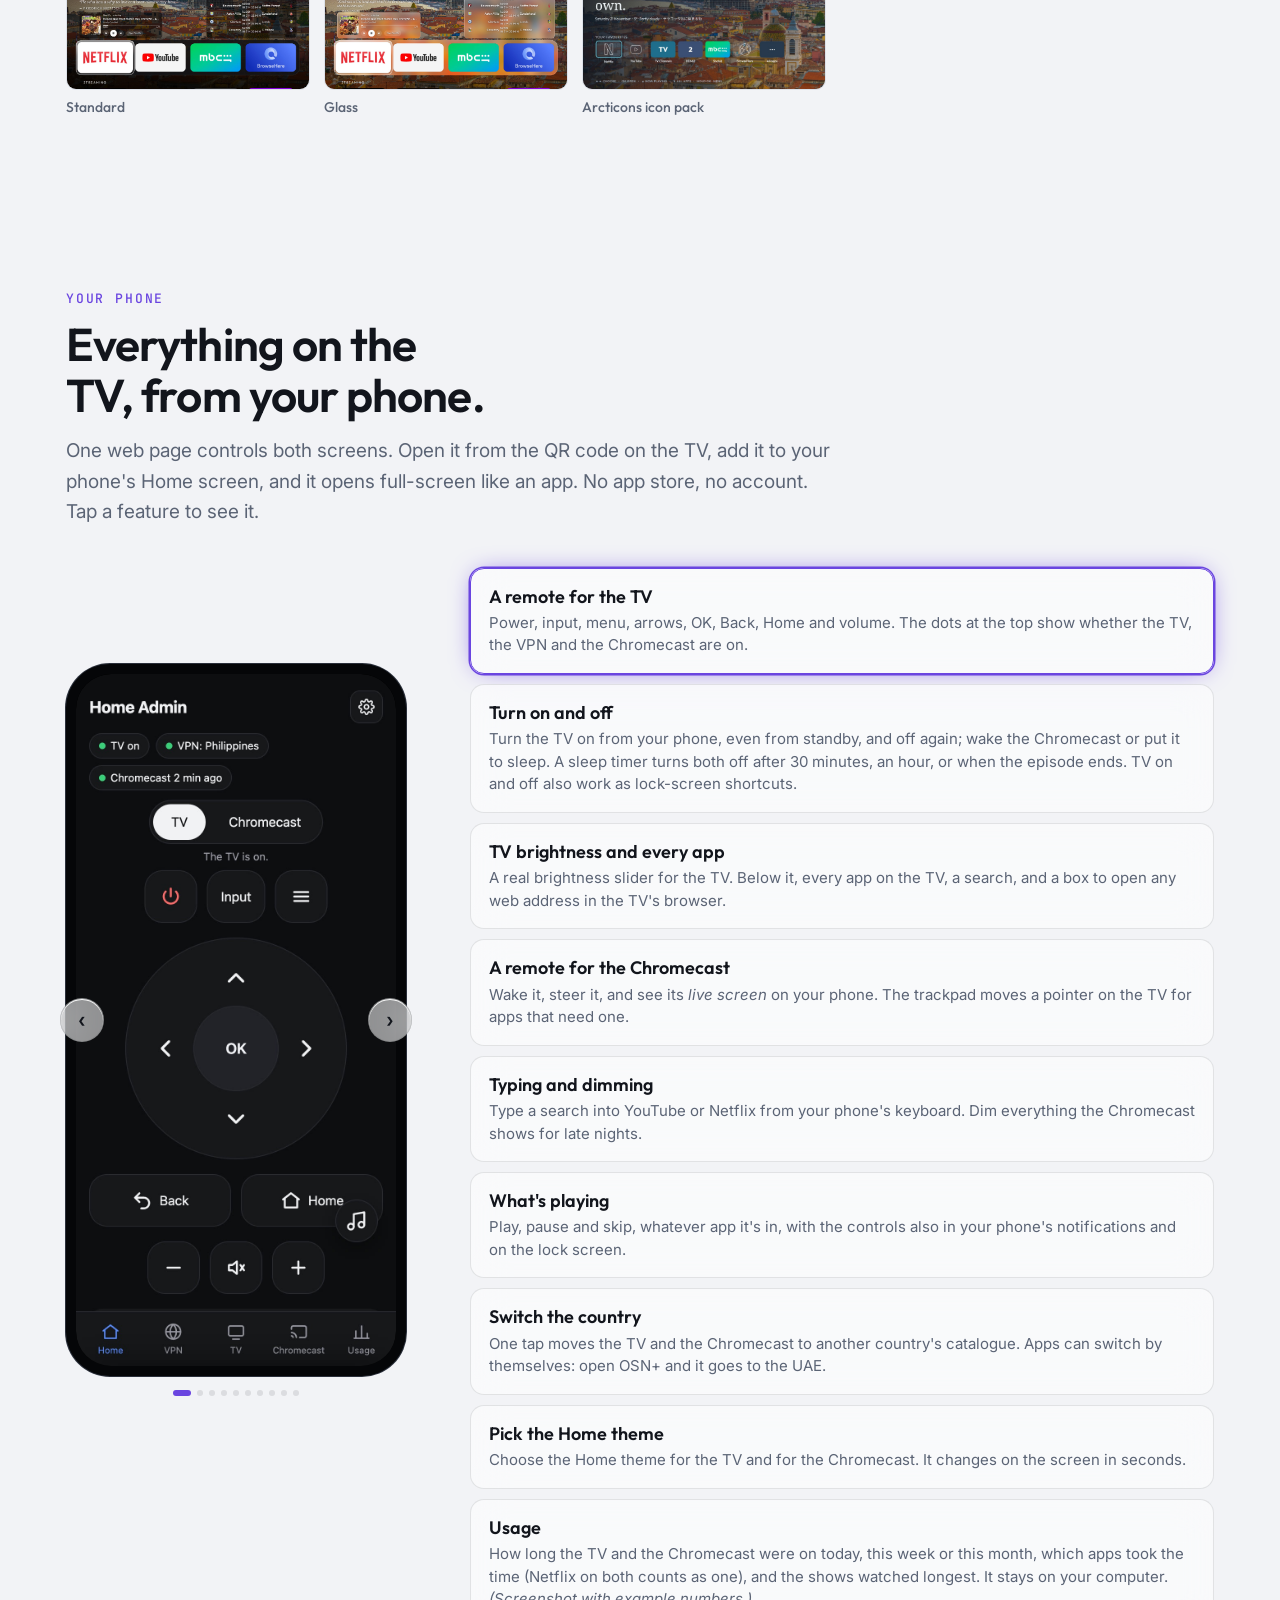
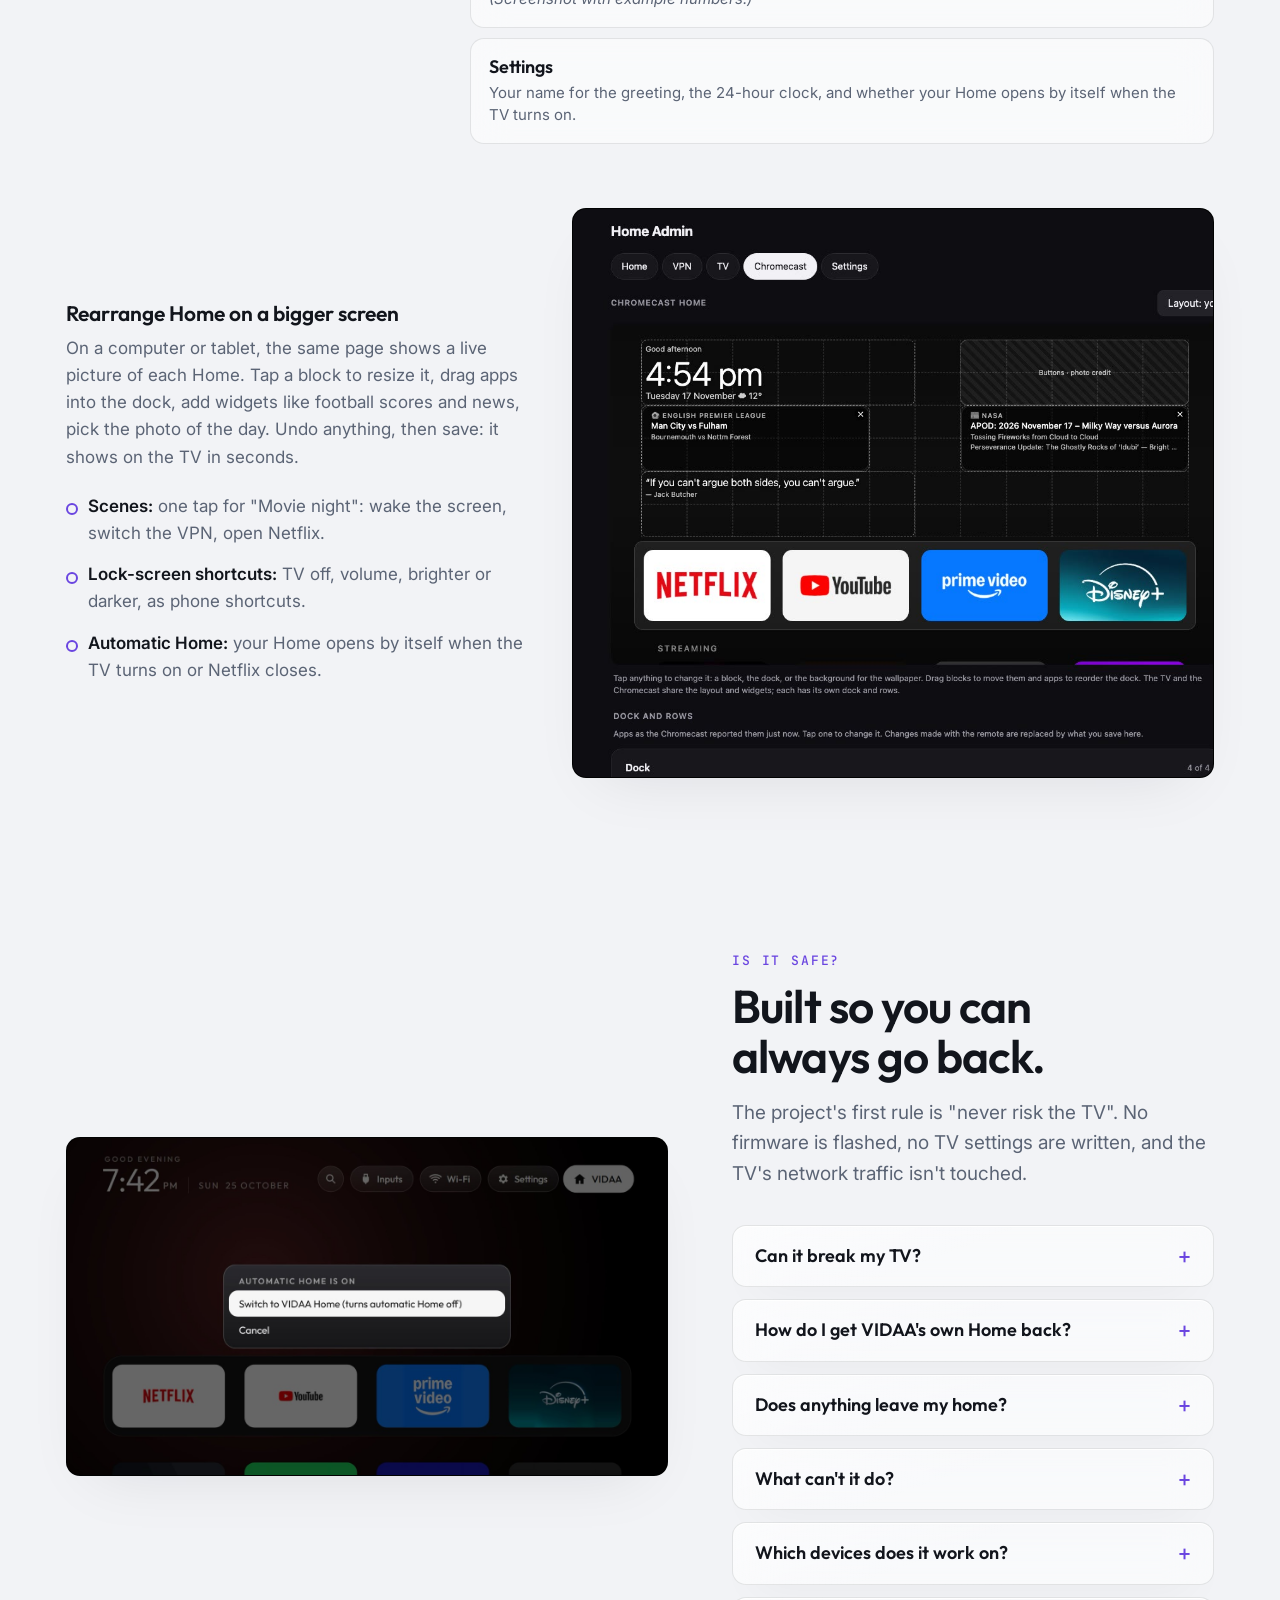
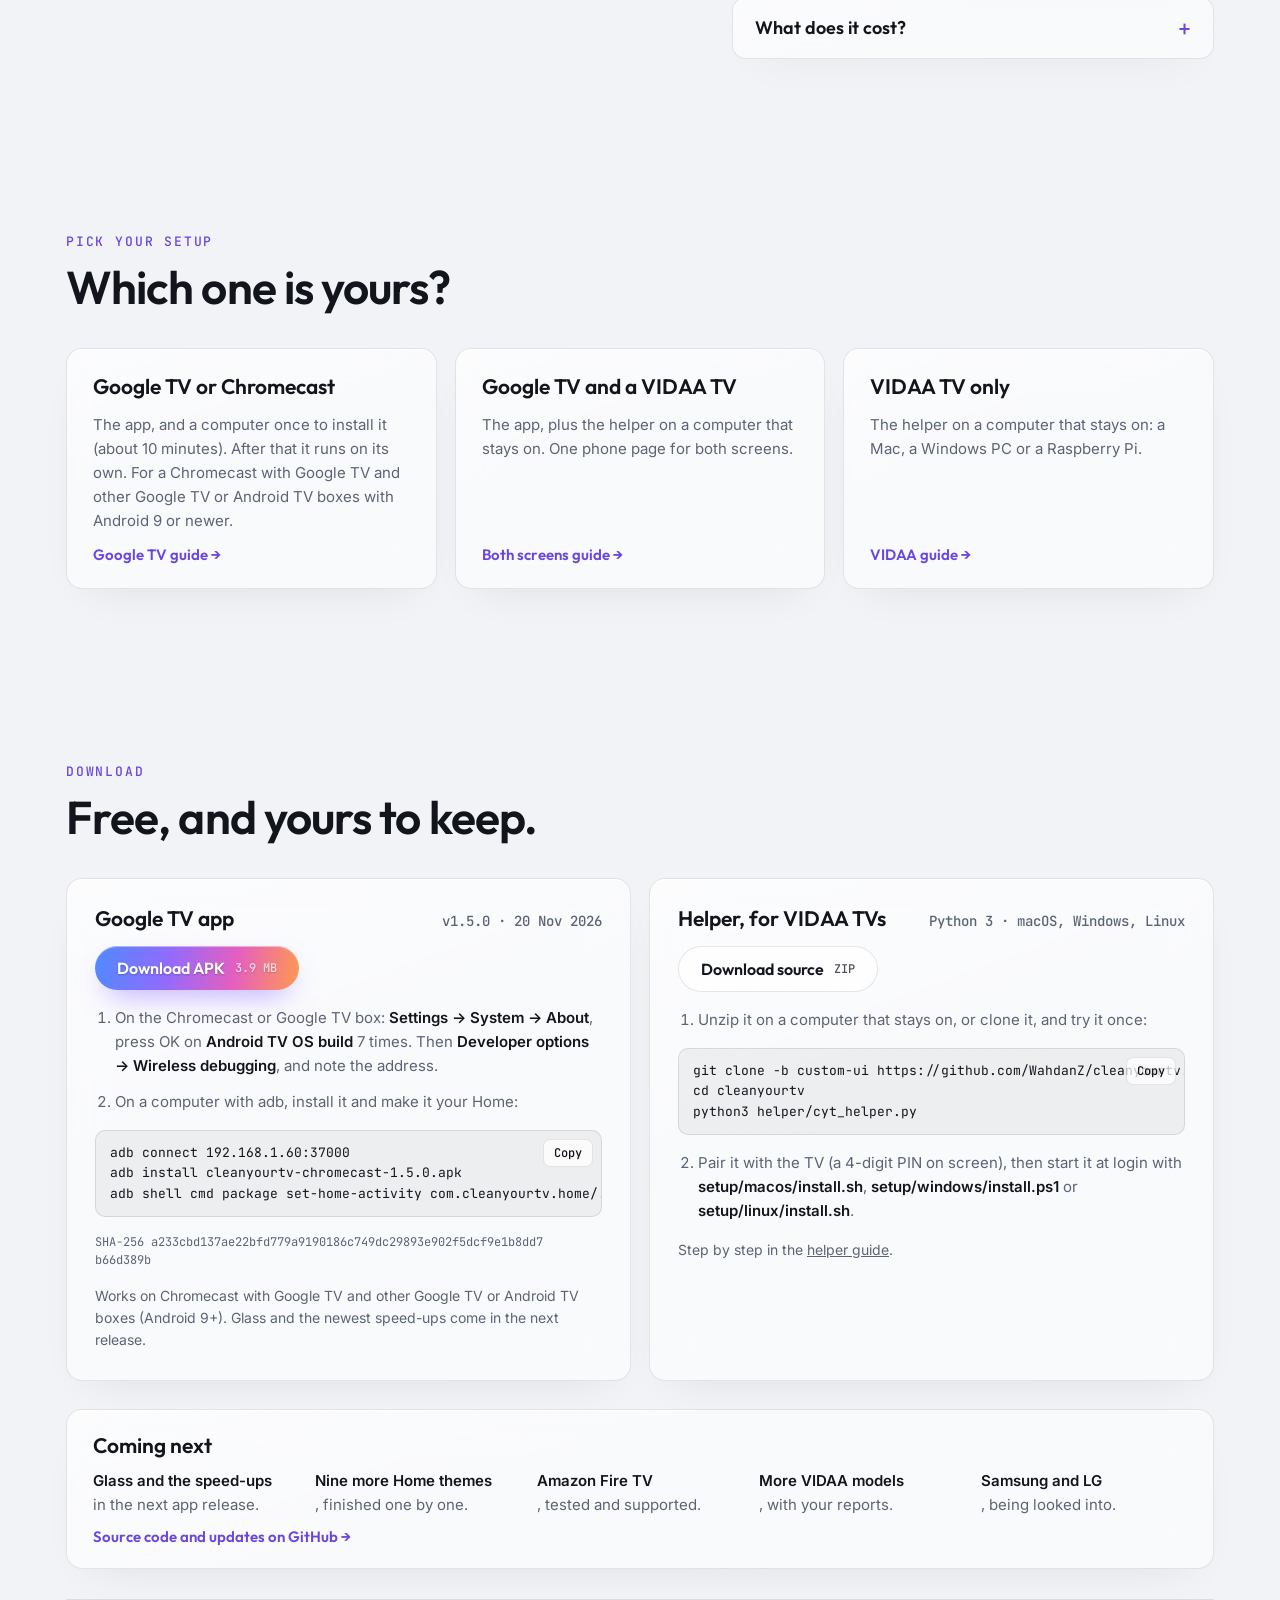
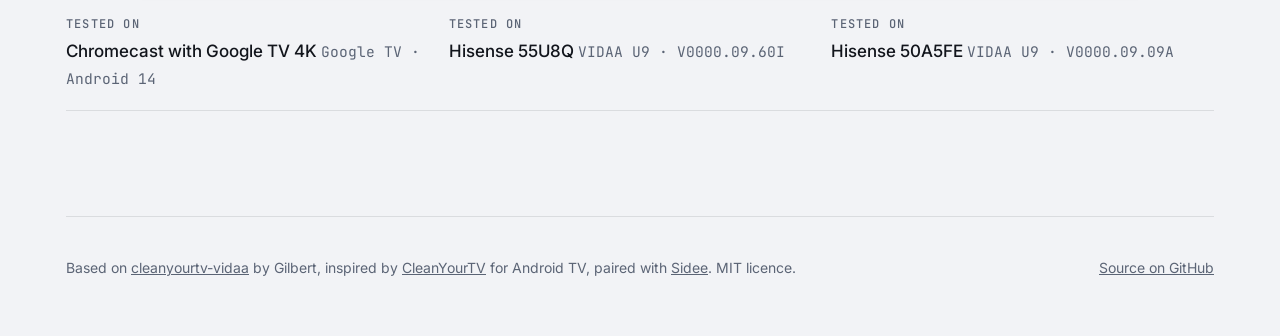
==== commit 8c31e93d: "Website: Channel Zero is theme 5; nine more coming Co-Authored-By: Claude Opus 5.5 <noreply@anthropi" ====
--- a/index.html
+++ b/index.html
@@ -171,7 +171,7 @@
 .thtag { margin-top: 18px; font: 500 21px/1.35 var(--display); color: var(--accent); }
 .thabout { margin-top: 10px; color: var(--muted); font-size: 16px; }
 .thkeys { margin-top: 18px; font: 400 13px/1.5 var(--mono); color: var(--muted); }
-.thumbs { display: grid; grid-template-columns: repeat(4, minmax(0, 1fr)); gap: 14px; margin-top: 30px; }
+.thumbs { display: grid; grid-template-columns: repeat(5, minmax(0, 1fr)); gap: 14px; margin-top: 30px; }
 .thumbs.looksrow { grid-template-columns: repeat(3, minmax(0, 1fr)); max-width: 760px; margin-top: 18px; }
 .thumb { display: flex; flex-direction: column; gap: 8px; padding: 0; border: 0; background: none; color: var(--muted); cursor: pointer; text-align: left; font: 500 14px/1.3 var(--display); min-width: 0; }
 .thumb img { width: 100%; aspect-ratio: 16 / 9; object-fit: cover; border-radius: 10px; border: 1.5px solid var(--line); transition: transform .2s ease, border-color .2s ease; }
@@ -537,8 +537,8 @@
 <section id="themes">
   <div class="wrap">
     <p class="eyebrow">Themes</p>
-    <h2>Four Homes to start with. More are on the way.</h2>
-    <p class="lede">Classic is the full Home: widgets, the Glass look, and editing with the remote. Theater, Command Deck and Ambient arrange the same apps in their own way. Eleven more layouts are being finished and will come in updates. Every picture is from a real Chromecast.</p>
+    <h2>Five Homes to start with. More are on the way.</h2>
+    <p class="lede">Classic is the full Home: widgets, the Glass look, and editing with the remote. Theater, Channel Zero, Command Deck and Ambient arrange the same apps in their own way. Nine more layouts are being finished and will come in updates. Every picture is from a real Chromecast.</p>
     <div class="gallery">
       <figure class="tv swipe" style="margin:0" id="thSwipe">
         <div class="bezel"><div class="screen"><img id="thShot" src="img/l/theater.jpg" alt="The Theater layout" draggable="false"></div></div>
@@ -548,7 +548,7 @@
         <p class="swipehint">Swipe the TV to see the next theme</p>
       </figure>
       <div class="thinfo" aria-live="polite">
-        <p class="thcount" id="thCount">2 of 4</p>
+        <p class="thcount" id="thCount">2 of 5</p>
         <h3 class="thname" id="thName">Theater</h3>
         <p class="thfam" id="thFam">Photo first</p>
         <p class="thtag" id="thTag">Make tonight your own.</p>
@@ -684,7 +684,7 @@
       <h3>Coming next</h3>
       <ul>
         <li><b>Glass and the speed-ups</b> in the next app release.</li>
-        <li><b>Eleven more Home themes</b>, finished one by one.</li>
+        <li><b>Nine more Home themes</b>, finished one by one.</li>
         <li><b>Amazon Fire TV</b>, tested and supported.</li>
         <li><b>More VIDAA models</b>, with your reports.</li>
         <li><b>Samsung and LG</b>, being looked into.</li>
@@ -743,7 +743,7 @@
   var L = [
     ['classic','Classic','Your widgets','The Home you have now.','Clock, weather, quote, football and news cards, what is playing, then your dock and rows. Every block can be moved and resized.','▲▼◀▶ move · OK open · hold OK for options'],
     ['liquid','Liquid OS','Expressive','Apps behave like a calm, responsive material.','Your favourites as soft bubbles. The one in focus grows and the rest make room, always in the same order.','◀ ▶ flow · OK open · ▲ sources · ▼ all apps'],
-    ['channel','Channel Zero','TV-native','Channel surfing, rebuilt for streaming and HDMI.','A numbered dial of Live TV, inputs and apps. Up and Down surf; number keys jump straight to a channel.','▲ ▼ surf · 0–9 channel number · OK switch'],
+    ['channel','Channel Zero','TV-native','Your apps on a dial, numbered like channels.','Your apps numbered like TV channels, then the TV\'s own inputs when a TV can switch to them. A big stage shows the app and when you last opened it; what\'s playing and the next match sit beside it. Over today\'s photo in Glass.','▲ ▼ change channel · ◀ next group · OK open'],
     ['typography','Typography First','Editorial','A television home that speaks in verbs, not icons.','Huge words: WATCH, PLAY, LISTEN, SOURCES. Right shows the apps inside the chosen word, by name.','▲ ▼ word · ▶ apps · OK open'],
     ['worlds','Floating Worlds','Spatial','A small world for each type of evening.','Four islands: Watch, Play, Listen, Sources. OK enters one, and your favourites stay one key away.','◀ ▶ worlds · OK enter · ▼ favourites'],
     ['fold','The Fold','Geometric','Unfold context instead of scrolling endless rows.','Four panels: Live TV, Watch, Play, Inputs. The one in focus unfolds its short list; the others stay put.','◀ ▶ panels · OK open the list · Back fold'],
@@ -757,7 +757,7 @@
     ['scenes','Scene Stage','Routines','Set the mood.','Your scenes as large cards. OK runs one: wake the screen, switch the VPN, open an app. Shown empty here until you make one.','◀ ▶ scenes · OK start the scene'],
     ['ambient','Ambient','Ambient','A clock, today’s photo, and nothing else until you ask.','Aurora’s reveal-on-demand strip over today’s photo, with the clock in the middle.','any arrow show places · OK open · Back hide']
   ];
-  var SHOWN = ['classic', 'theater', 'deck', 'ambient'];   // the finished ones; the other eleven are still being completed
+  var SHOWN = ['classic', 'theater', 'channel', 'deck', 'ambient'];   // the finished ones; the other nine are still being completed
   L = SHOWN.map(function (id) { return L.filter(function (l) { return l[0] === id; })[0]; });
   L[0][4] = 'Your widgets (football, news, the quote, what is playing), the clock in six styles, your dock and rows, the Glass or Standard look. Move and resize every block, from the phone or with the remote.';
   var K = [
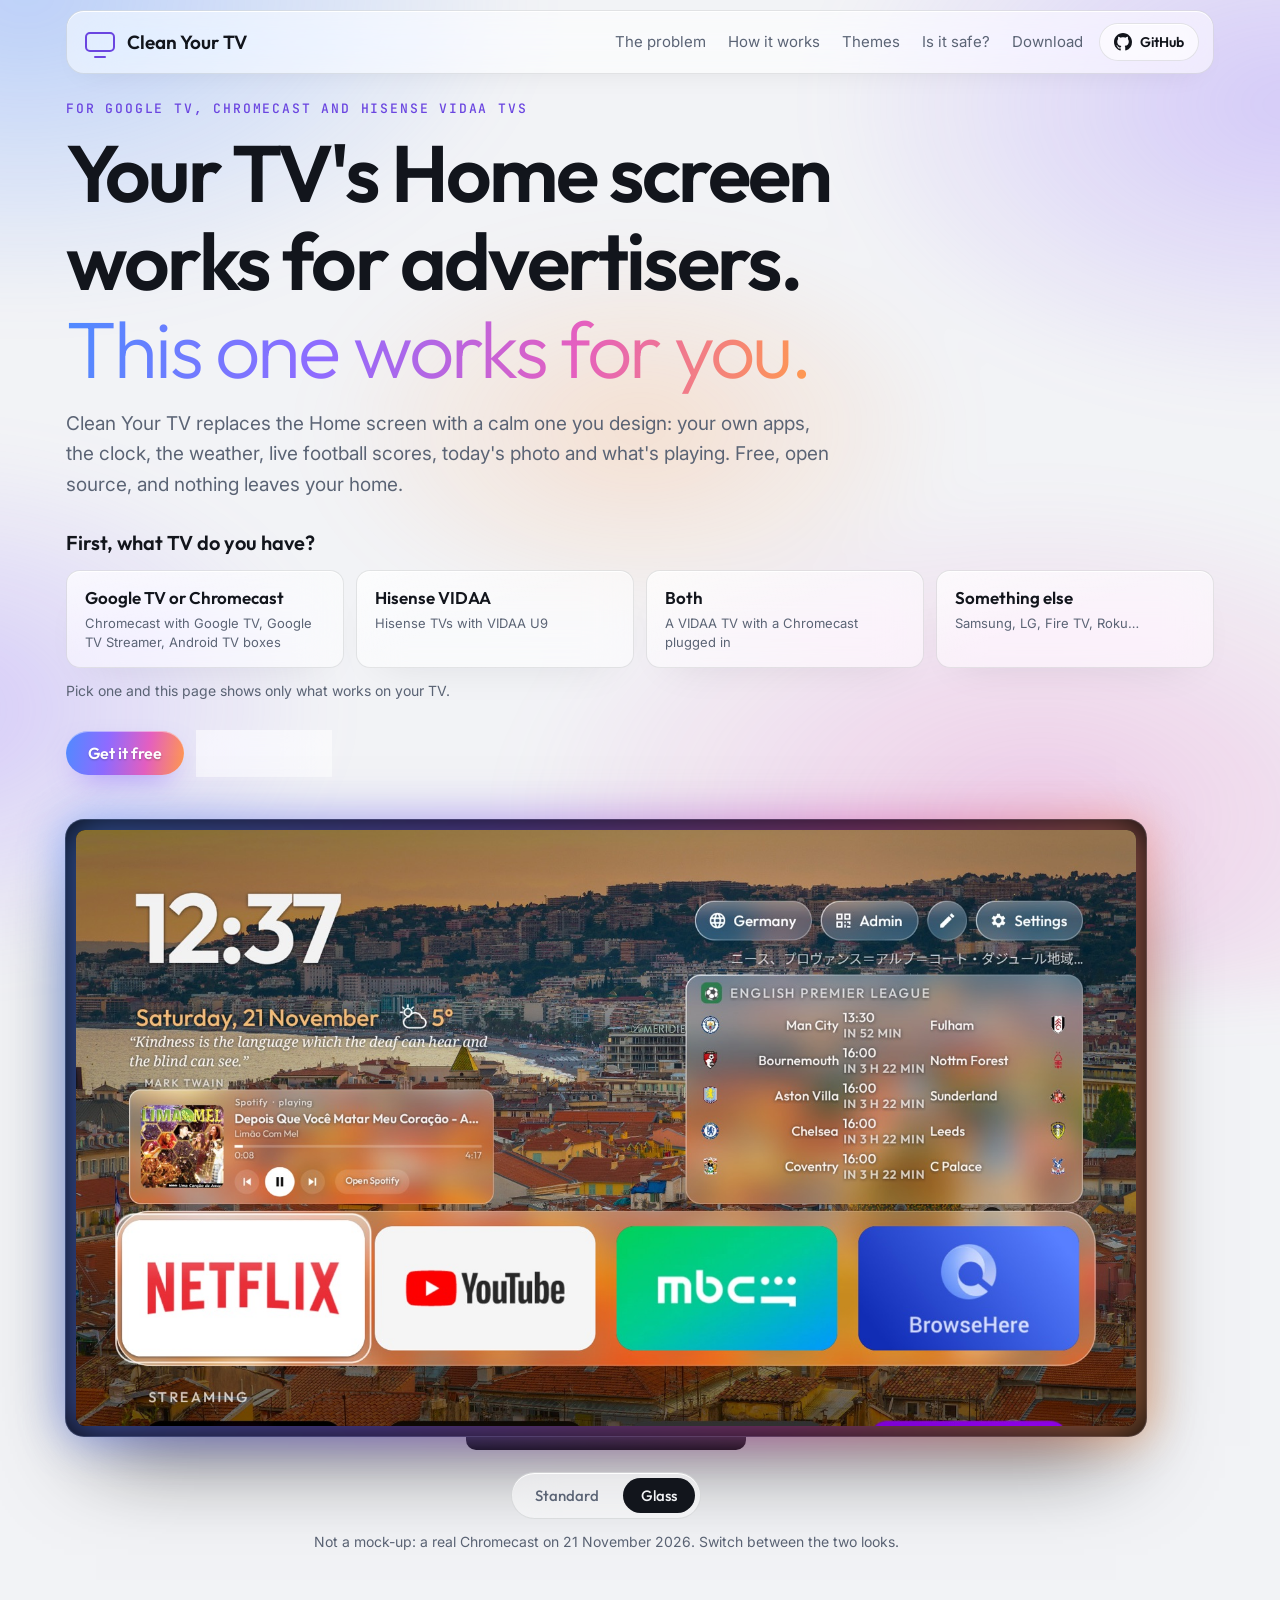
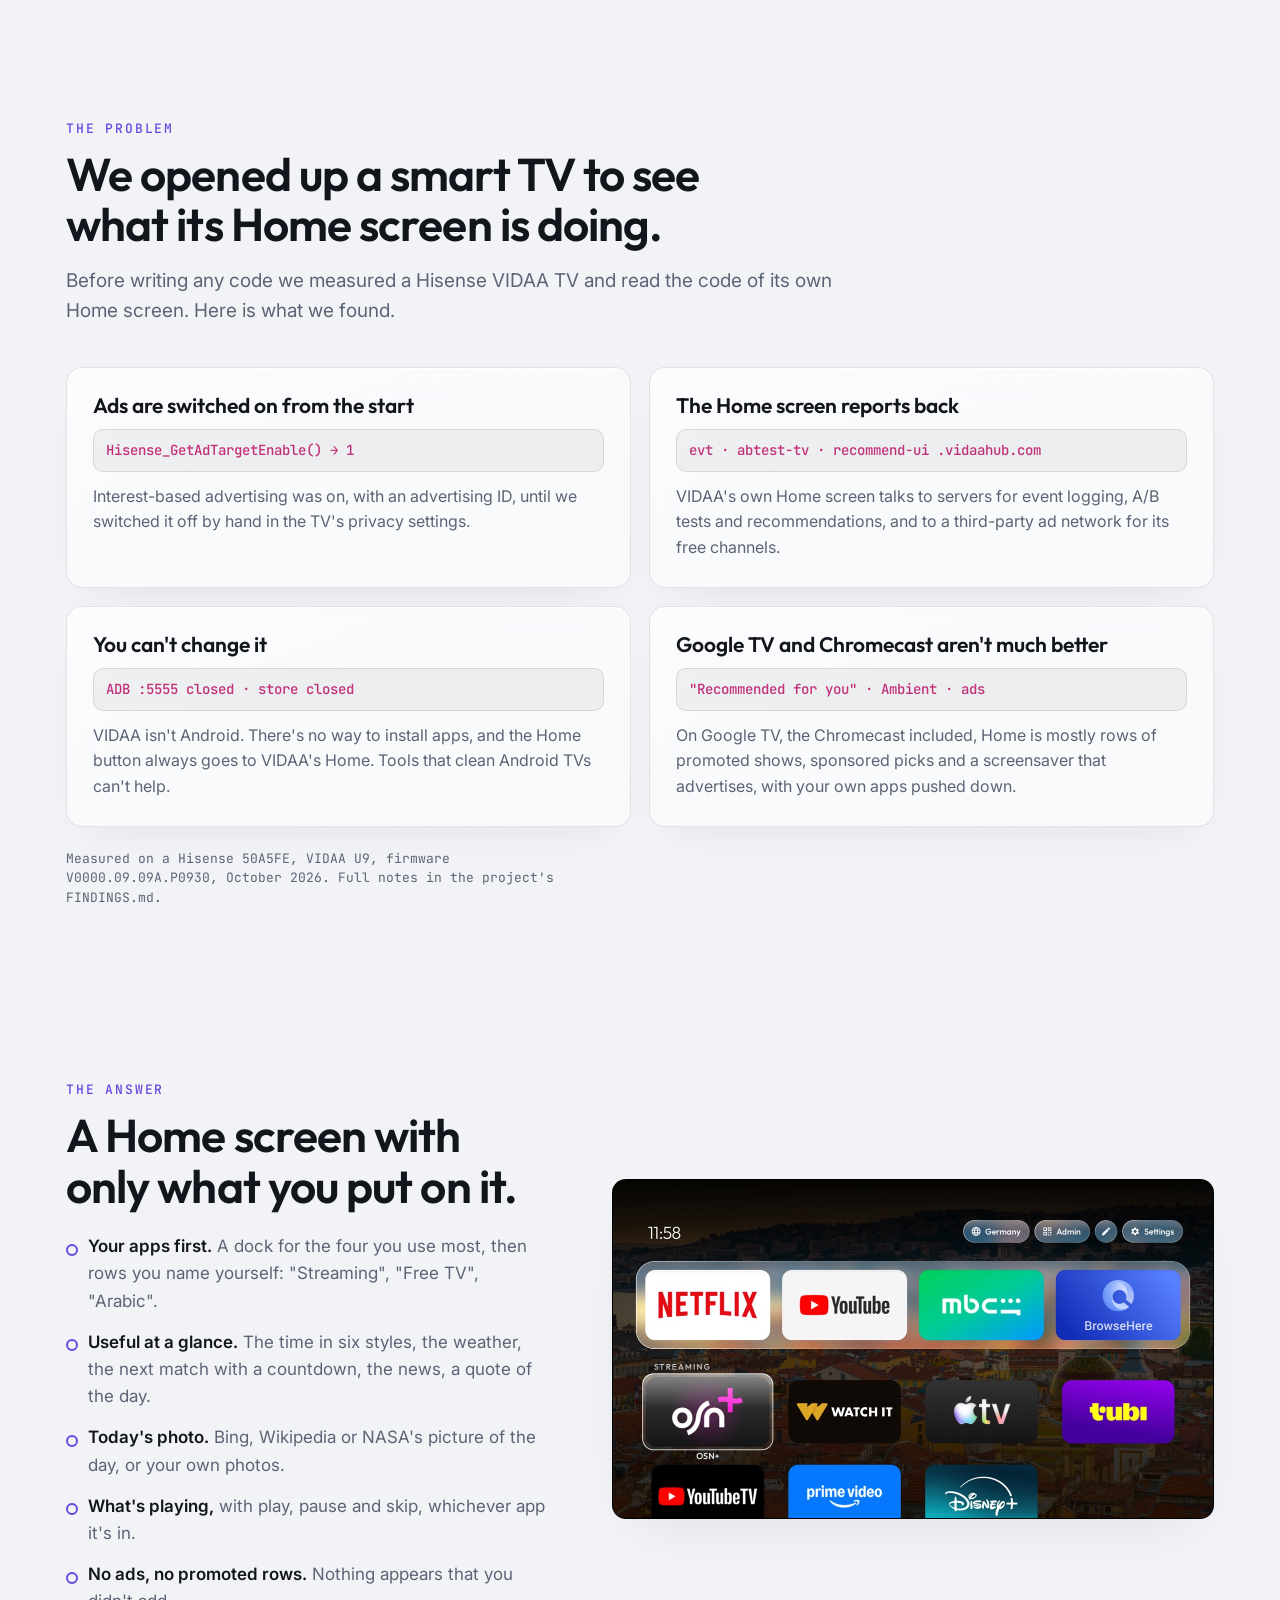
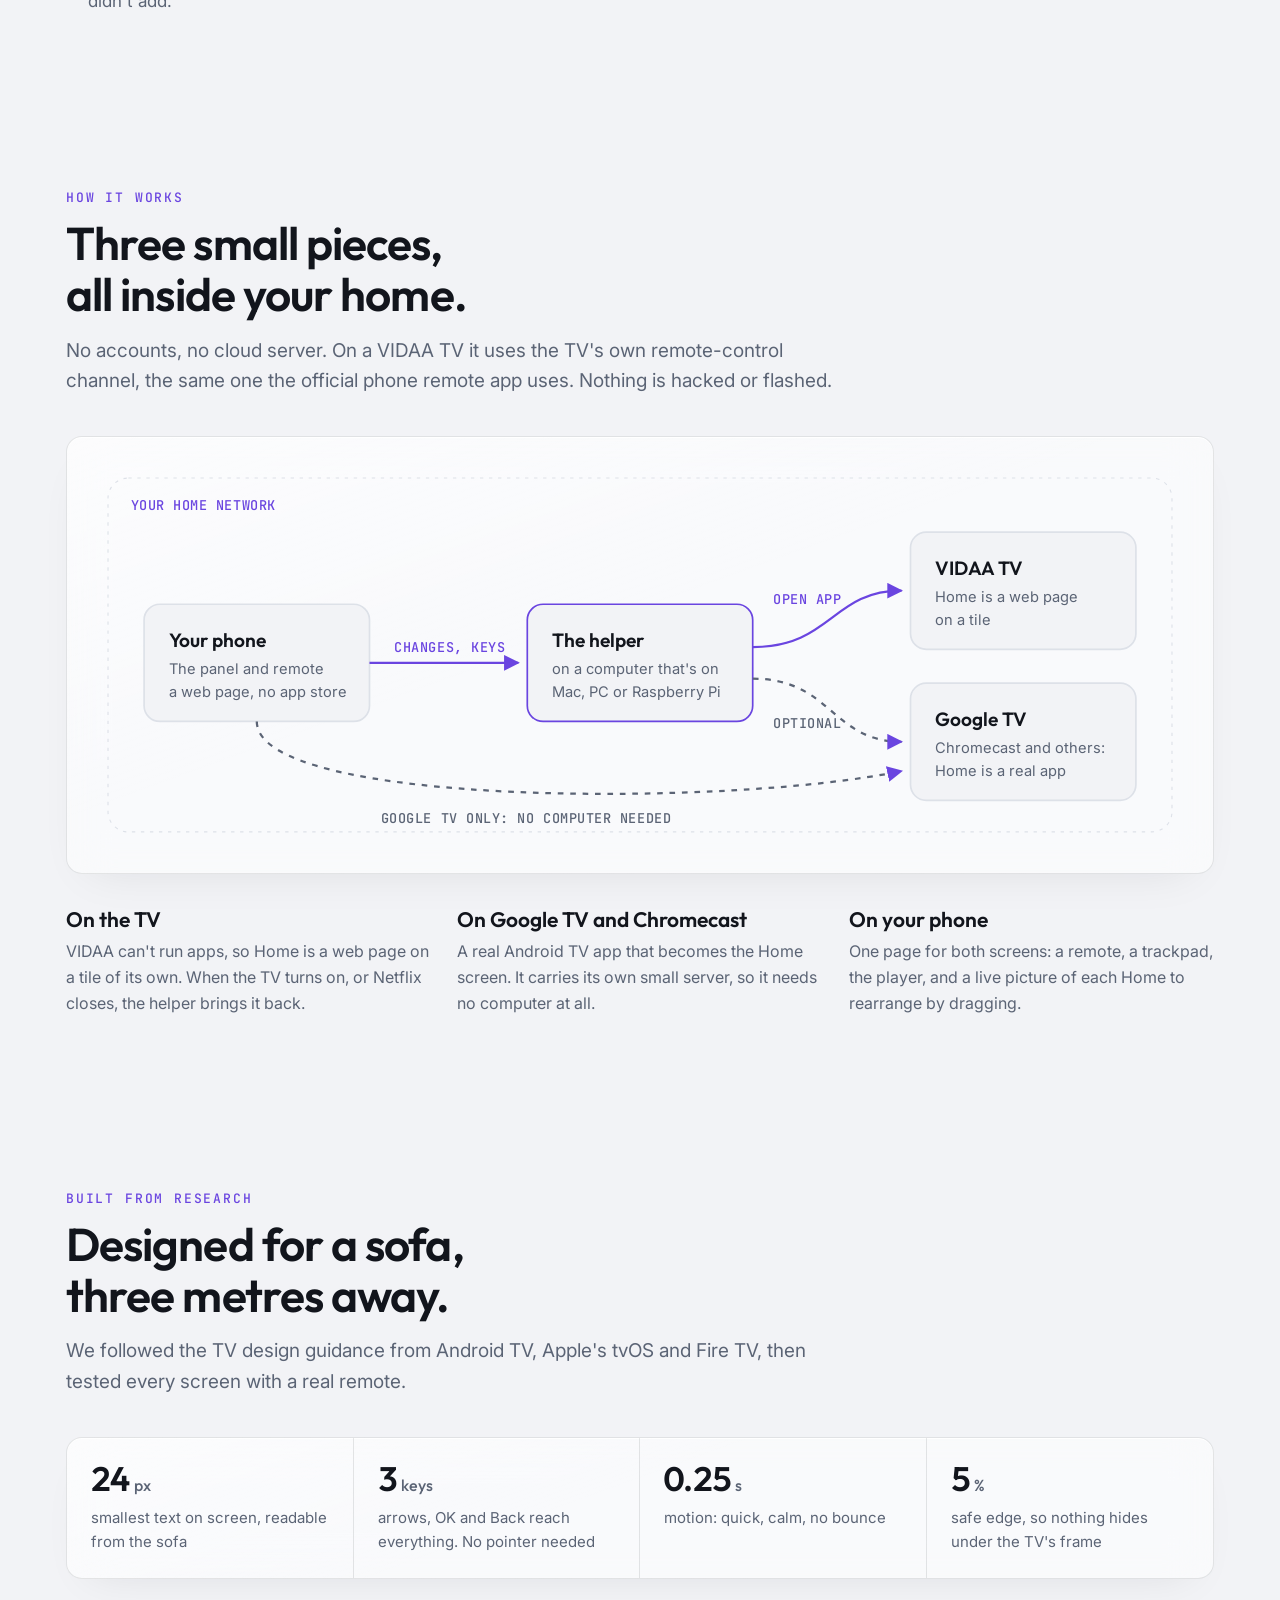
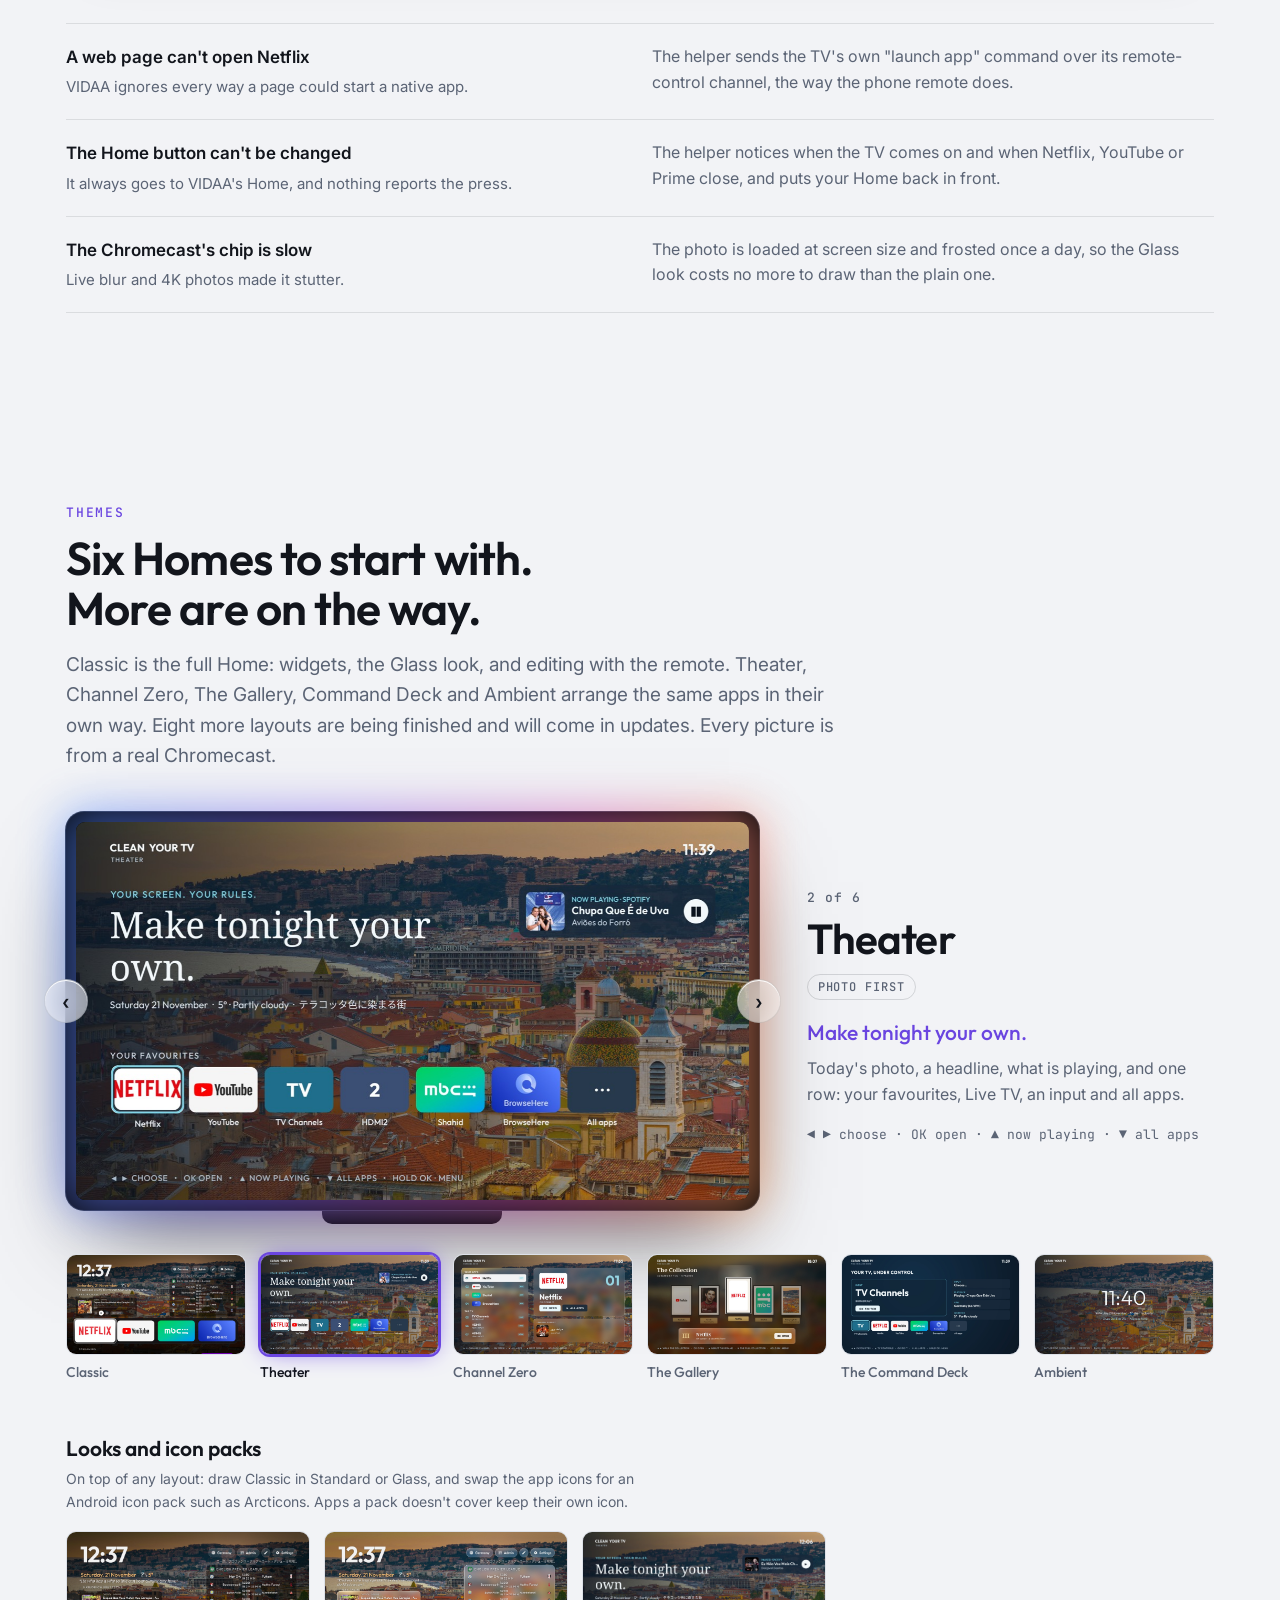
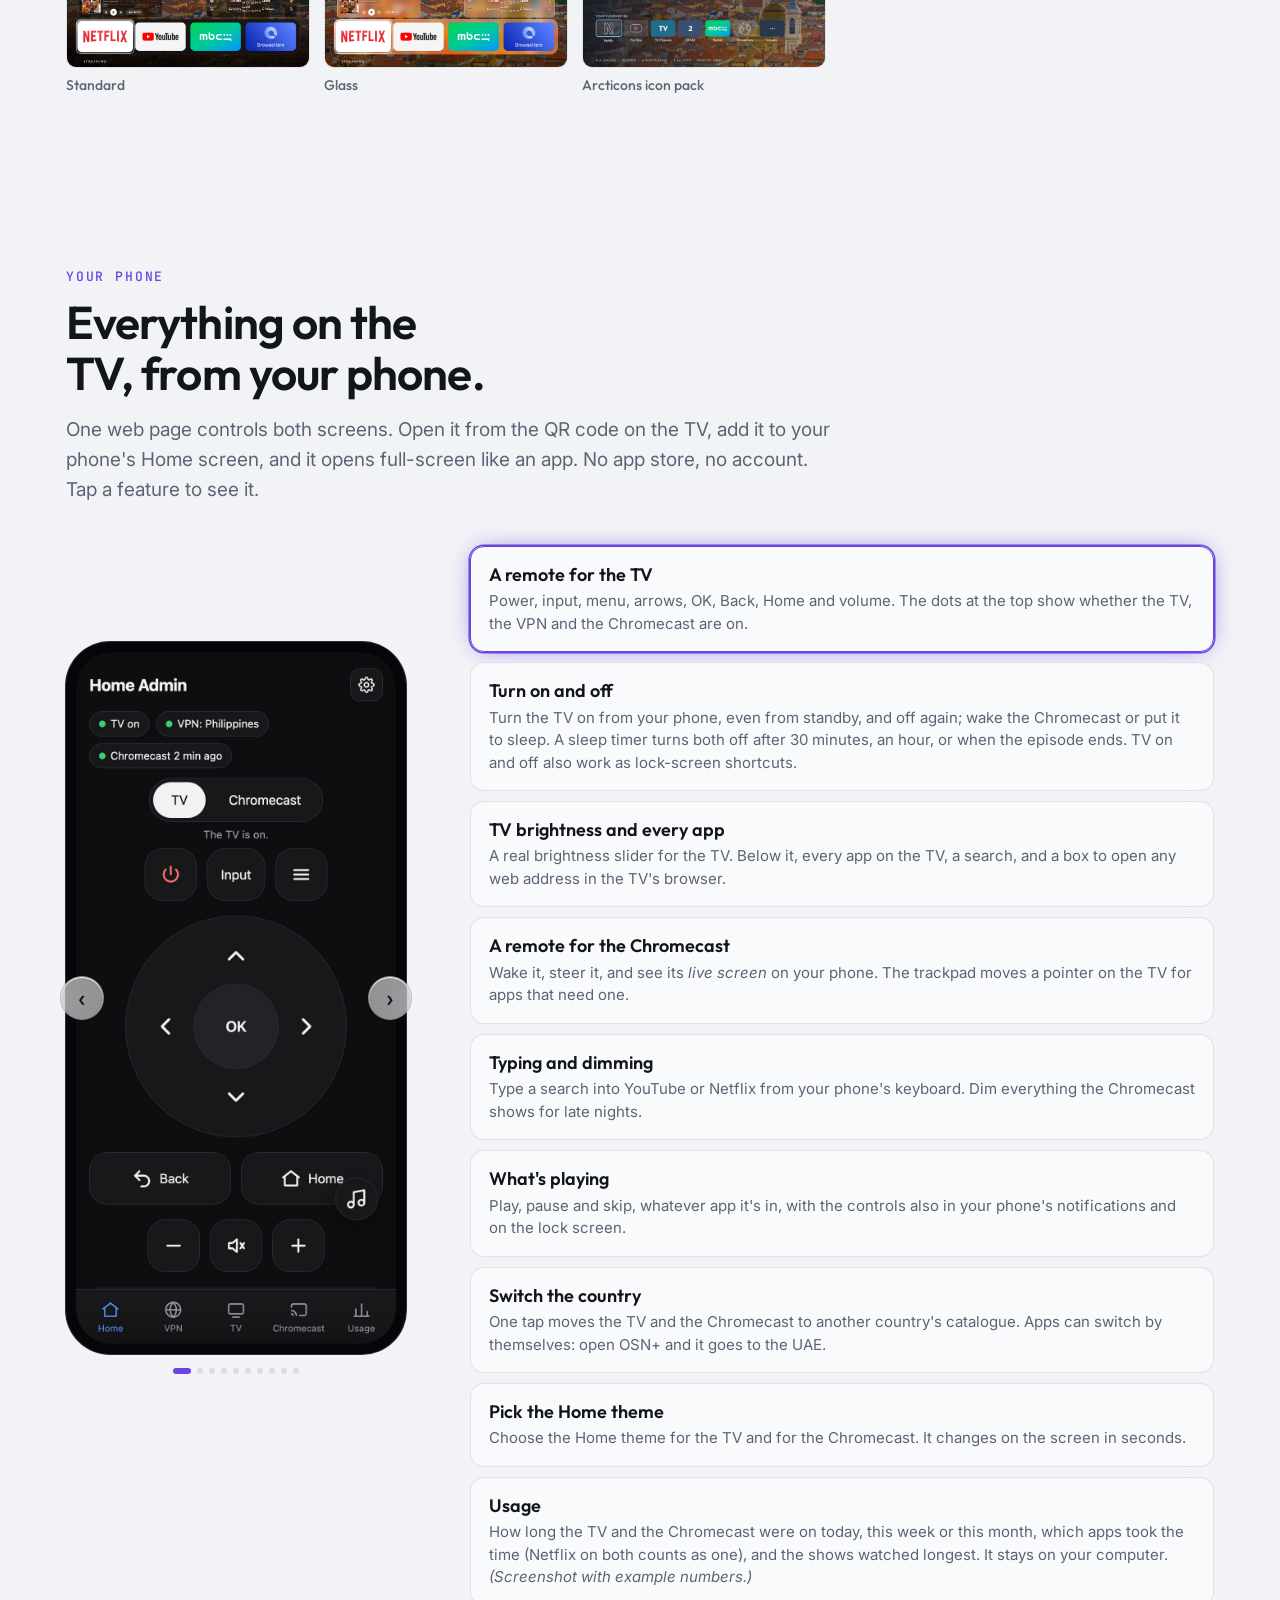
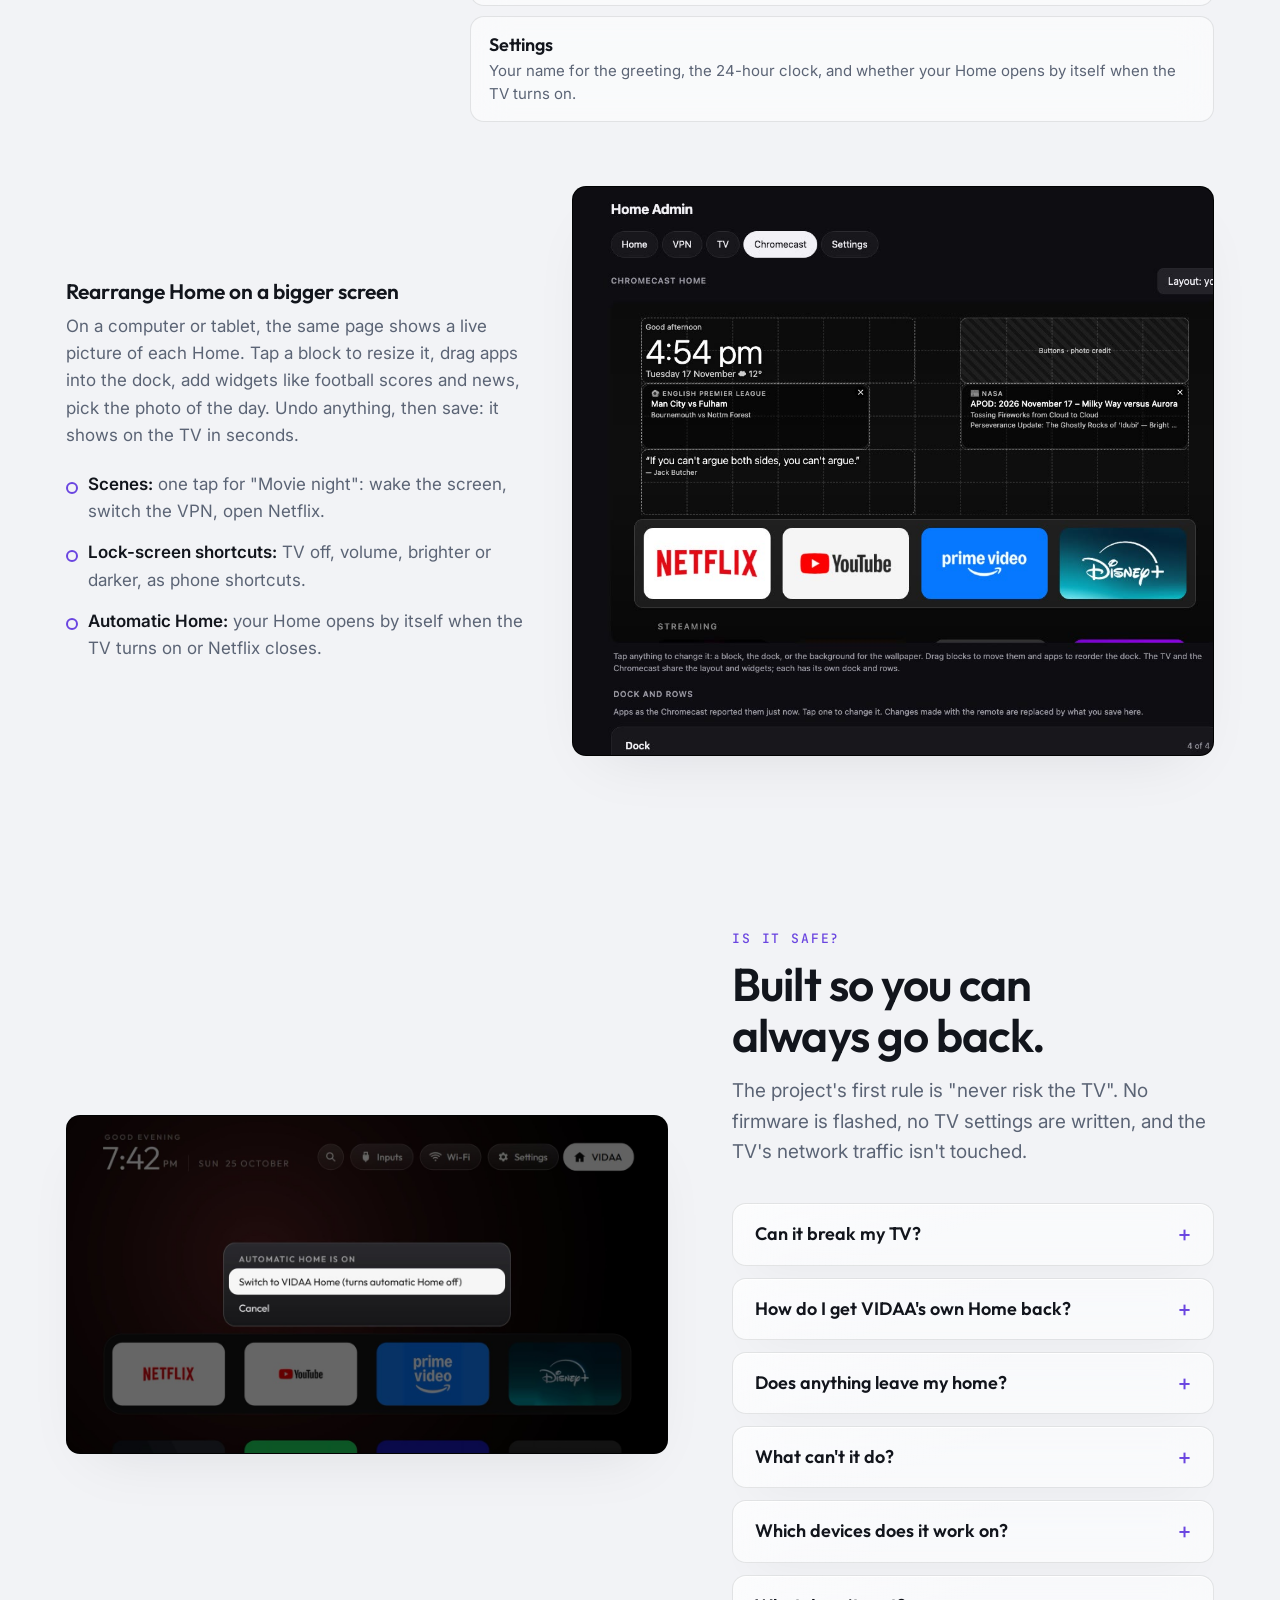
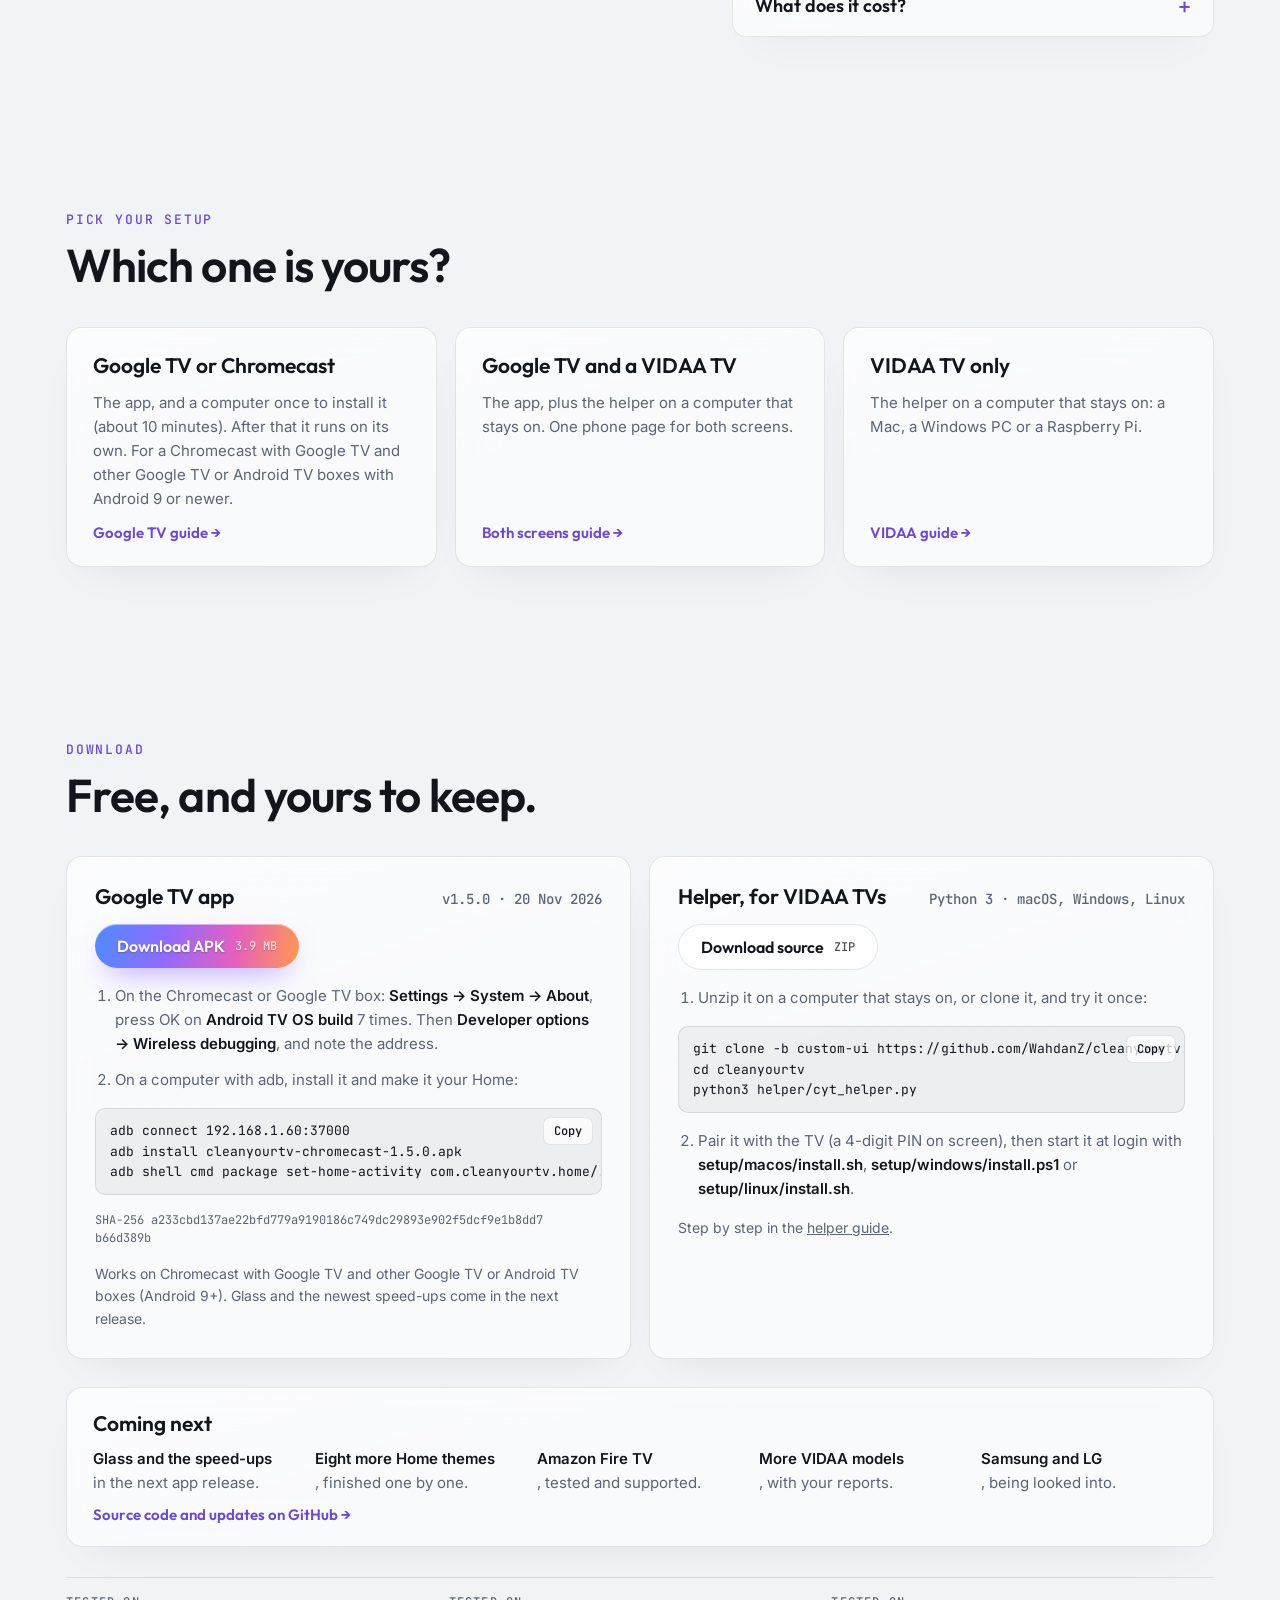
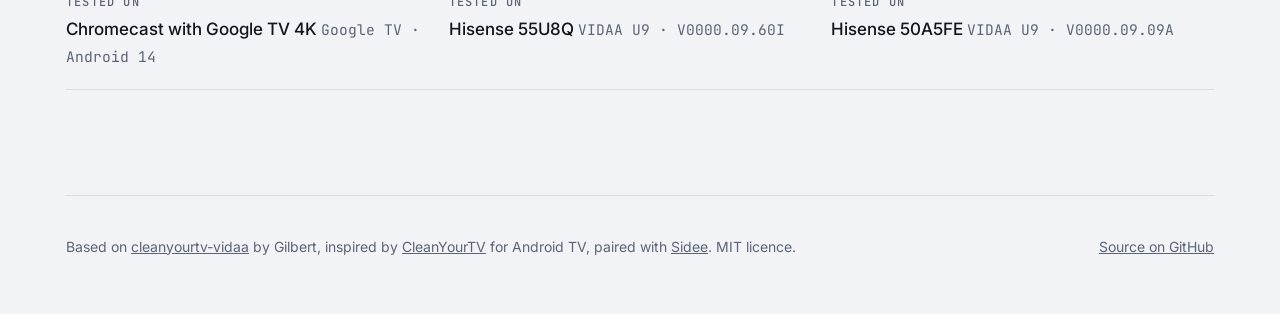
==== commit b60371e5: "Website: The Gallery is theme 6; eight more coming Co-Authored-By: Claude Opus 5.5 <noreply@anthropi" ====
--- a/index.html
+++ b/index.html
@@ -171,7 +171,7 @@
 .thtag { margin-top: 18px; font: 500 21px/1.35 var(--display); color: var(--accent); }
 .thabout { margin-top: 10px; color: var(--muted); font-size: 16px; }
 .thkeys { margin-top: 18px; font: 400 13px/1.5 var(--mono); color: var(--muted); }
-.thumbs { display: grid; grid-template-columns: repeat(5, minmax(0, 1fr)); gap: 14px; margin-top: 30px; }
+.thumbs { display: grid; grid-template-columns: repeat(6, minmax(0, 1fr)); gap: 14px; margin-top: 30px; }
 .thumbs.looksrow { grid-template-columns: repeat(3, minmax(0, 1fr)); max-width: 760px; margin-top: 18px; }
 .thumb { display: flex; flex-direction: column; gap: 8px; padding: 0; border: 0; background: none; color: var(--muted); cursor: pointer; text-align: left; font: 500 14px/1.3 var(--display); min-width: 0; }
 .thumb img { width: 100%; aspect-ratio: 16 / 9; object-fit: cover; border-radius: 10px; border: 1.5px solid var(--line); transition: transform .2s ease, border-color .2s ease; }
@@ -537,8 +537,8 @@
 <section id="themes">
   <div class="wrap">
     <p class="eyebrow">Themes</p>
-    <h2>Five Homes to start with. More are on the way.</h2>
-    <p class="lede">Classic is the full Home: widgets, the Glass look, and editing with the remote. Theater, Channel Zero, Command Deck and Ambient arrange the same apps in their own way. Nine more layouts are being finished and will come in updates. Every picture is from a real Chromecast.</p>
+    <h2>Six Homes to start with. More are on the way.</h2>
+    <p class="lede">Classic is the full Home: widgets, the Glass look, and editing with the remote. Theater, Channel Zero, The Gallery, Command Deck and Ambient arrange the same apps in their own way. Eight more layouts are being finished and will come in updates. Every picture is from a real Chromecast.</p>
     <div class="gallery">
       <figure class="tv swipe" style="margin:0" id="thSwipe">
         <div class="bezel"><div class="screen"><img id="thShot" src="img/l/theater.jpg" alt="The Theater layout" draggable="false"></div></div>
@@ -548,7 +548,7 @@
         <p class="swipehint">Swipe the TV to see the next theme</p>
       </figure>
       <div class="thinfo" aria-live="polite">
-        <p class="thcount" id="thCount">2 of 5</p>
+        <p class="thcount" id="thCount">2 of 6</p>
         <h3 class="thname" id="thName">Theater</h3>
         <p class="thfam" id="thFam">Photo first</p>
         <p class="thtag" id="thTag">Make tonight your own.</p>
@@ -684,7 +684,7 @@
       <h3>Coming next</h3>
       <ul>
         <li><b>Glass and the speed-ups</b> in the next app release.</li>
-        <li><b>Nine more Home themes</b>, finished one by one.</li>
+        <li><b>Eight more Home themes</b>, finished one by one.</li>
         <li><b>Amazon Fire TV</b>, tested and supported.</li>
         <li><b>More VIDAA models</b>, with your reports.</li>
         <li><b>Samsung and LG</b>, being looked into.</li>
@@ -749,7 +749,7 @@
     ['fold','The Fold','Geometric','Unfold context instead of scrolling endless rows.','Four panels: Live TV, Watch, Play, Inputs. The one in focus unfolds its short list; the others stay put.','◀ ▶ panels · OK open the list · Back fold'],
     ['four','Four Directions','Remote-native','Make four arrows the main way in.','One key, one place: Up discover, Right sources, Down all apps, Left resume. OK opens what you used last.','▲ discover · ▶ sources · ▼ apps · ◀ resume'],
     ['river','The Time River','Context','From last watched to what matters next.','Now, resume, what is next (a match, a reminder) and your scenes, in time order. Each says what OK will do.','◀ ▶ moments · OK do it'],
-    ['gallery','The Gallery','Curated','Your screen becomes a personal collection.','Four to six framed places, such as apps, an input and today’s photo, each with a large caption.','◀ ▶ frames · OK open · ▲ about this frame'],
+    ['gallery','The Gallery','Curated','Your apps and today\'s moments, framed on a lit wall.','Your favourite apps, today\'s photo, what\'s playing and the next match hang in frames with brass name plates. The one in focus steps into a spotlight; a glass placard says what it is and what OK does.','◀ ▶ walk the collection · ▲ about this frame · OK open'],
     ['aurora','Aurora','Ambient','Beautiful by default. Functional on demand.','A quiet clock and light. Any arrow shows a short strip of places; Back hides it again.','any arrow show places · OK open · Back hide'],
     ['deck','The Command Deck','Utility','The television as an understandable system.','The current source large, the real state beside it (input, playback, VPN), favourites below. Nothing it can’t verify.','◀ ▶ favourites · ▲ TV controls · OK do it'],
     ['theater','Theater','Photo first','Make tonight your own.','Today’s photo, a headline, what is playing, and one row: your favourites, Live TV, an input and all apps.','◀ ▶ choose · OK open · ▲ now playing · ▼ all apps'],
@@ -757,7 +757,7 @@
     ['scenes','Scene Stage','Routines','Set the mood.','Your scenes as large cards. OK runs one: wake the screen, switch the VPN, open an app. Shown empty here until you make one.','◀ ▶ scenes · OK start the scene'],
     ['ambient','Ambient','Ambient','A clock, today’s photo, and nothing else until you ask.','Aurora’s reveal-on-demand strip over today’s photo, with the clock in the middle.','any arrow show places · OK open · Back hide']
   ];
-  var SHOWN = ['classic', 'theater', 'channel', 'deck', 'ambient'];   // the finished ones; the other nine are still being completed
+  var SHOWN = ['classic', 'theater', 'channel', 'gallery', 'deck', 'ambient'];   // the finished ones; the other eight are still being completed
   L = SHOWN.map(function (id) { return L.filter(function (l) { return l[0] === id; })[0]; });
   L[0][4] = 'Your widgets (football, news, the quote, what is playing), the clock in six styles, your dock and rows, the Glass or Standard look. Move and resize every block, from the phone or with the remote.';
   var K = [
